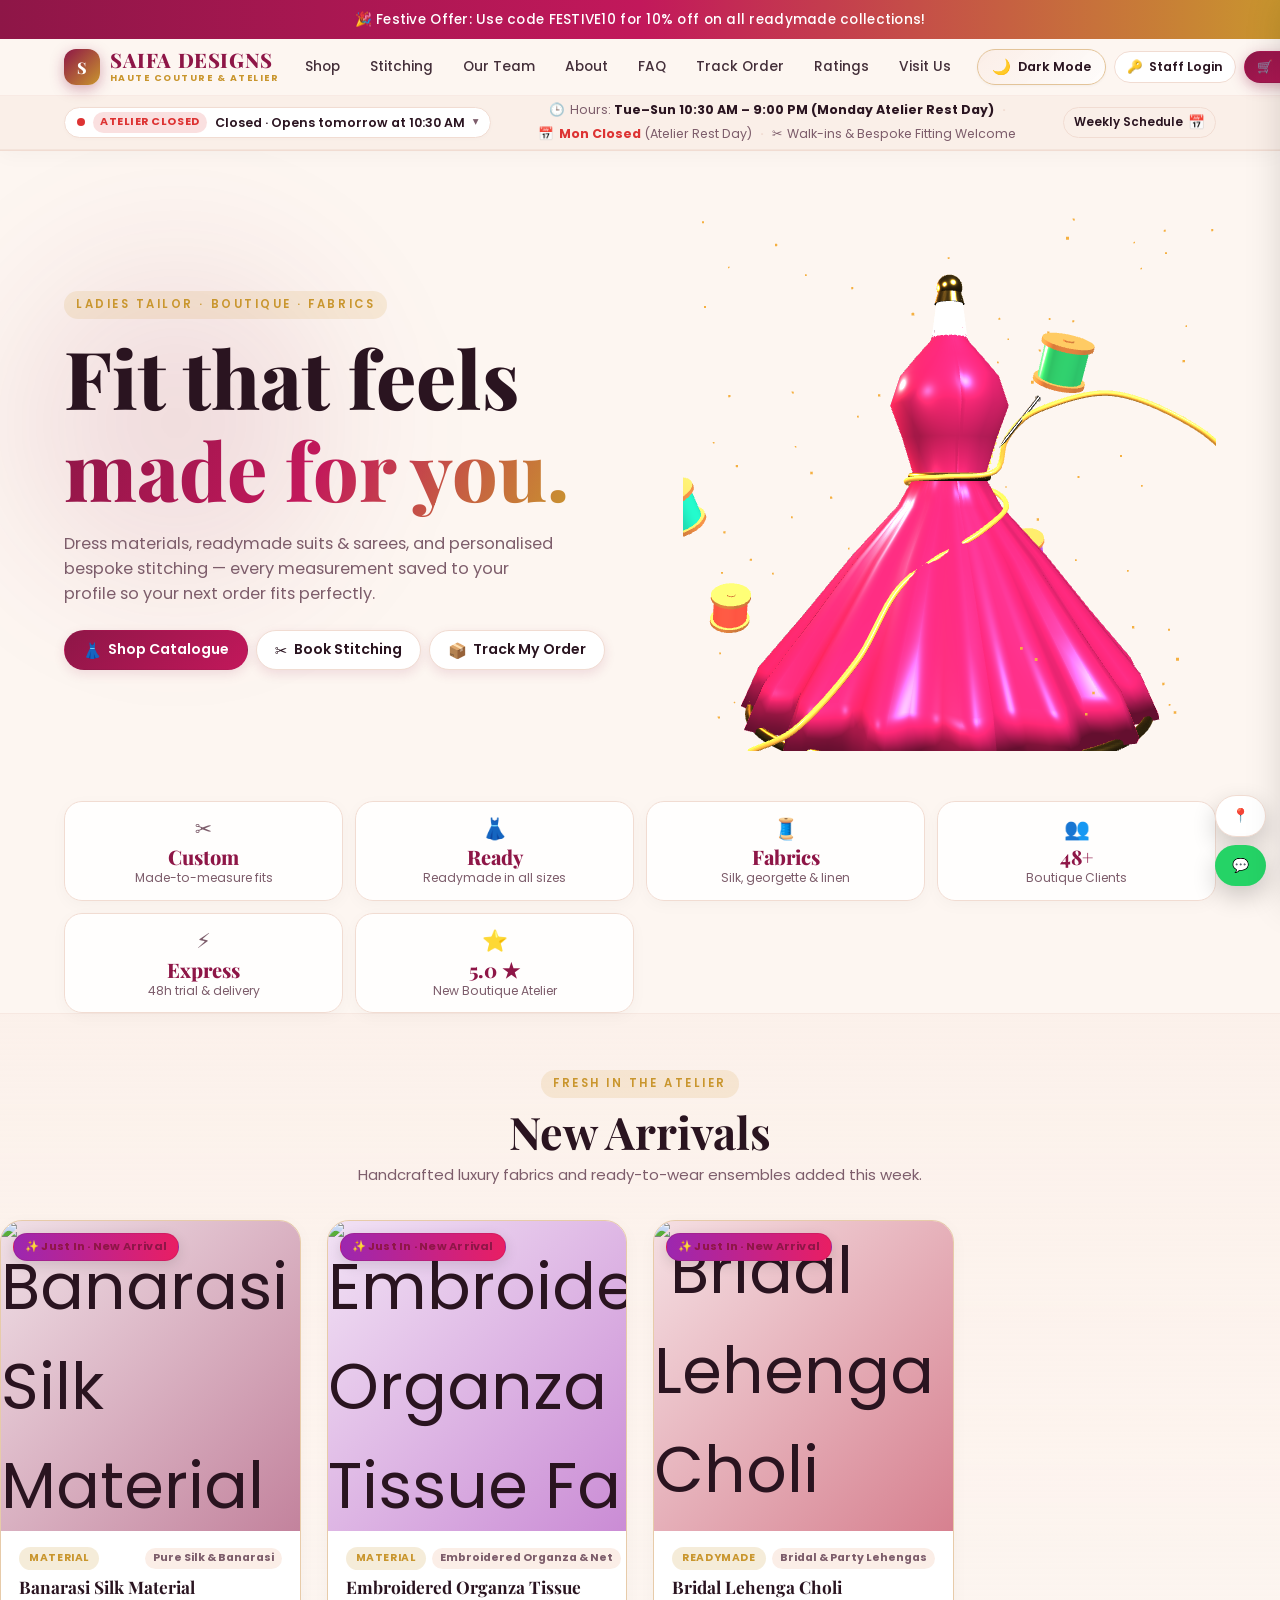
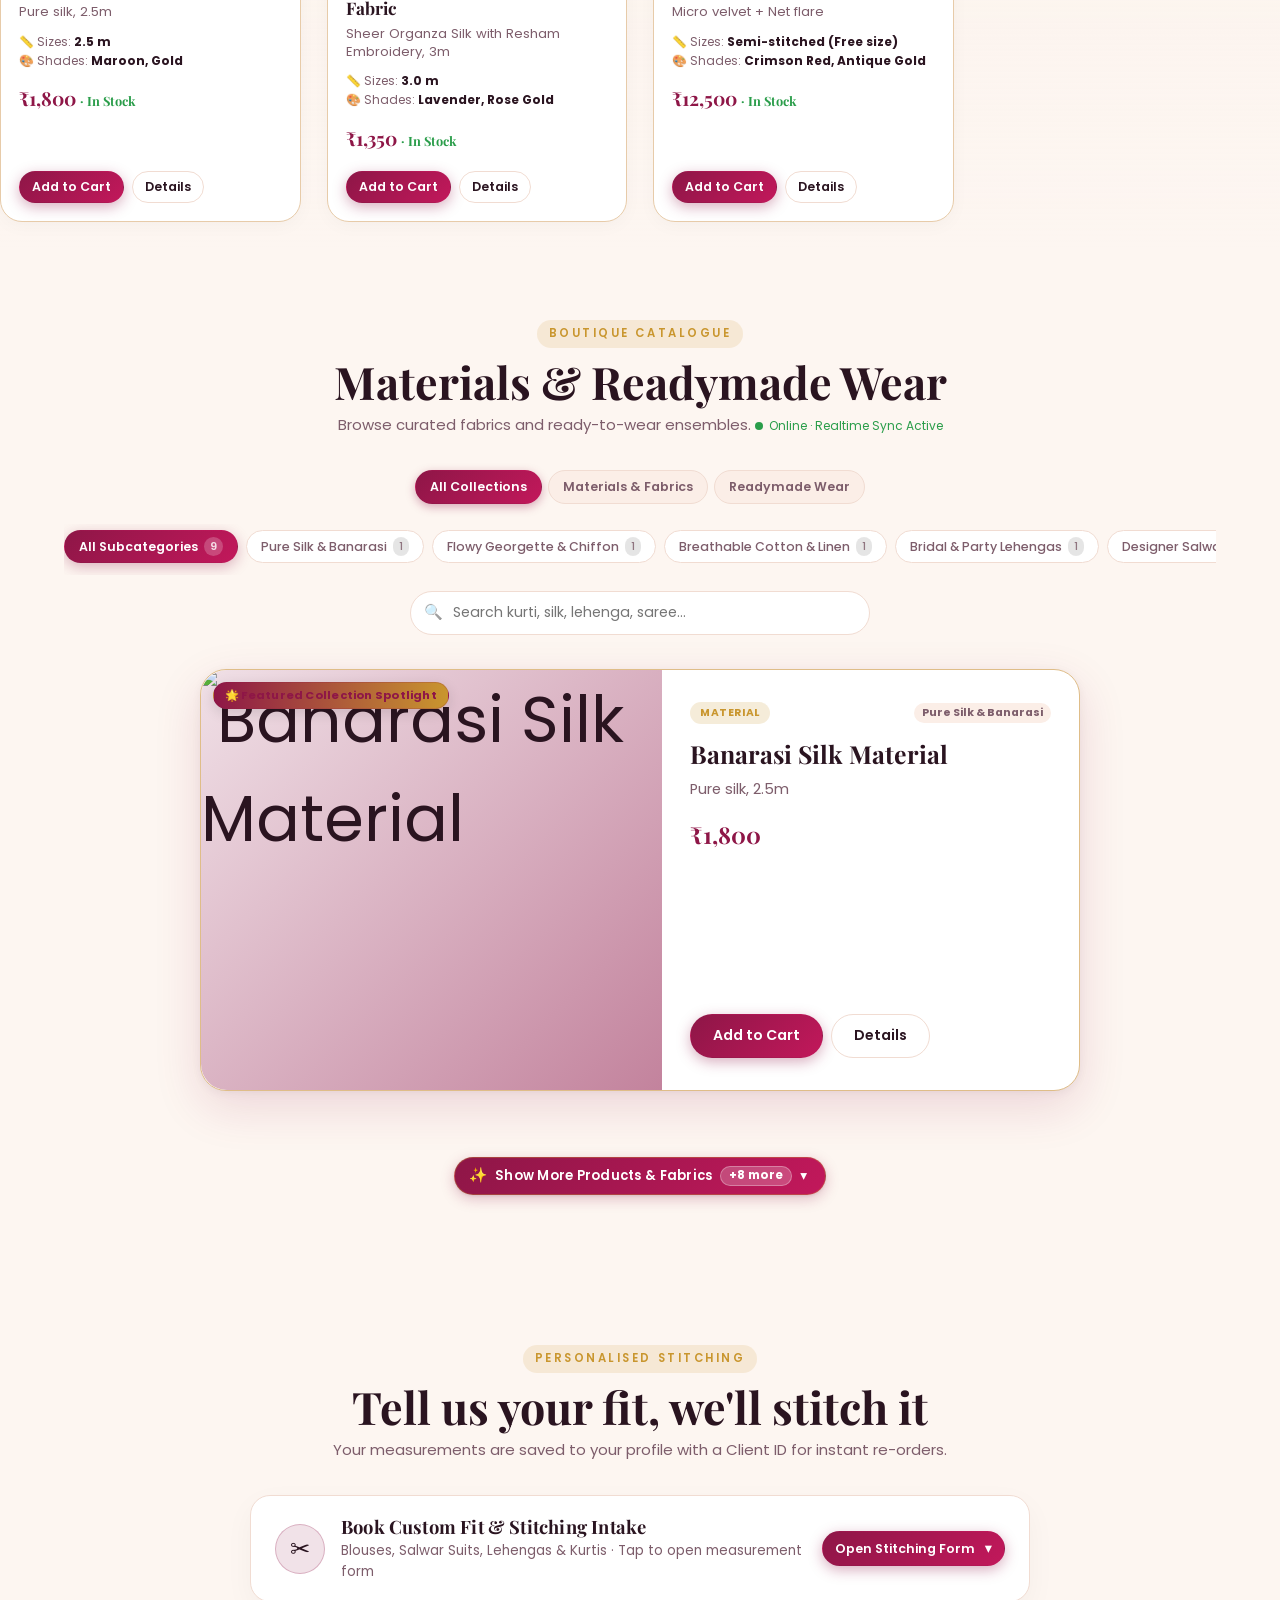
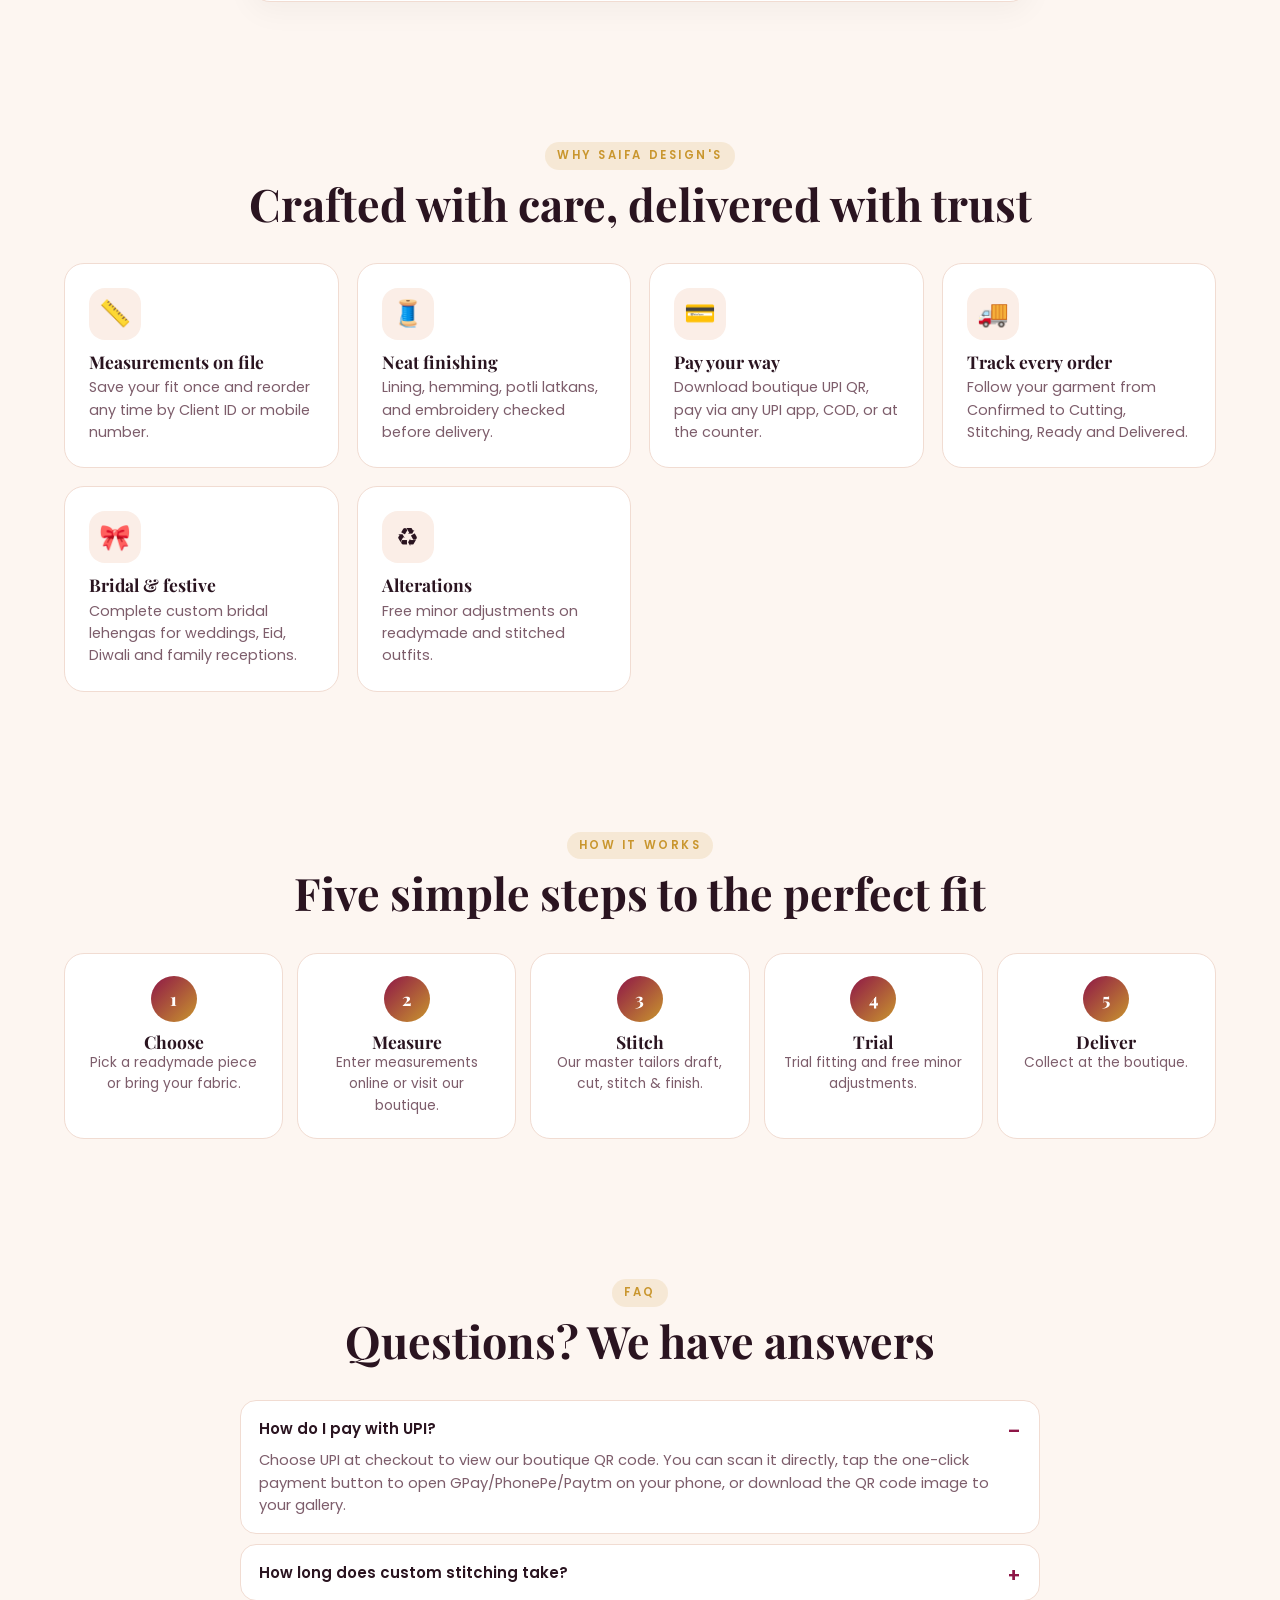
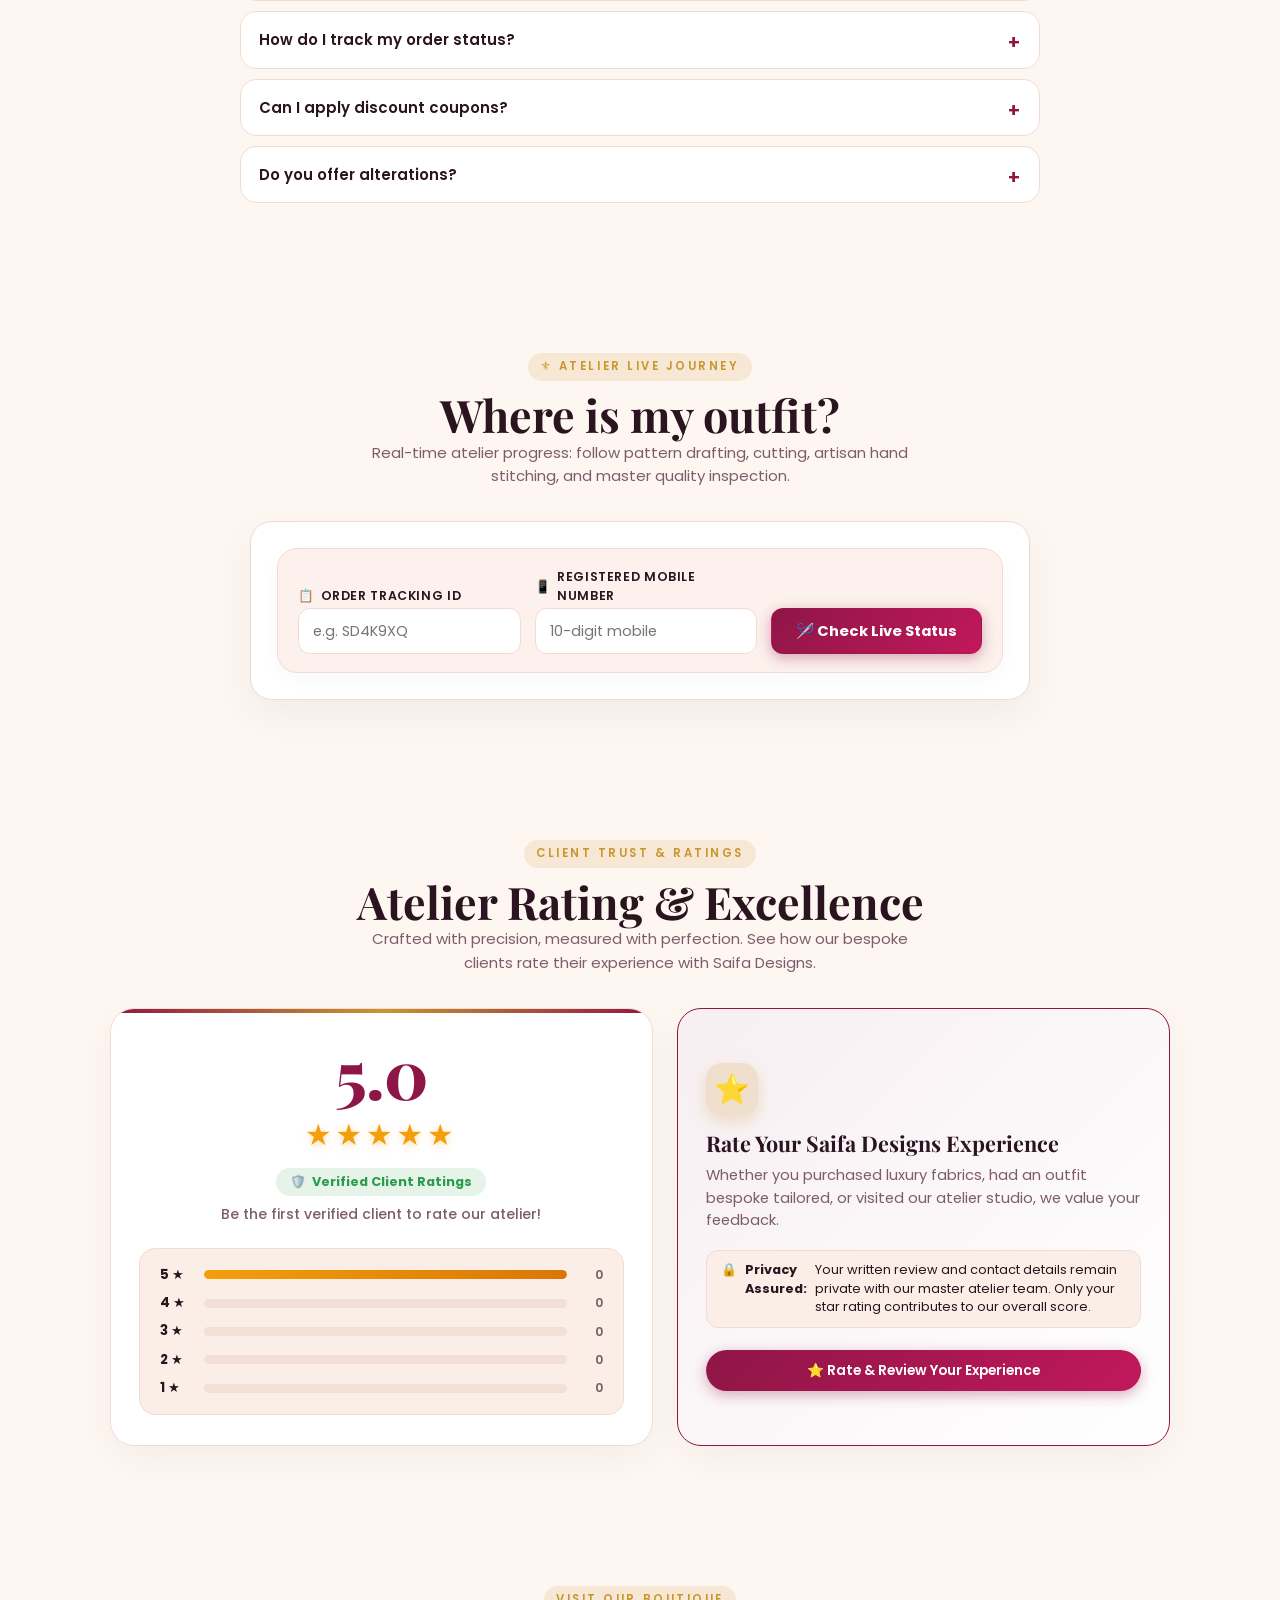
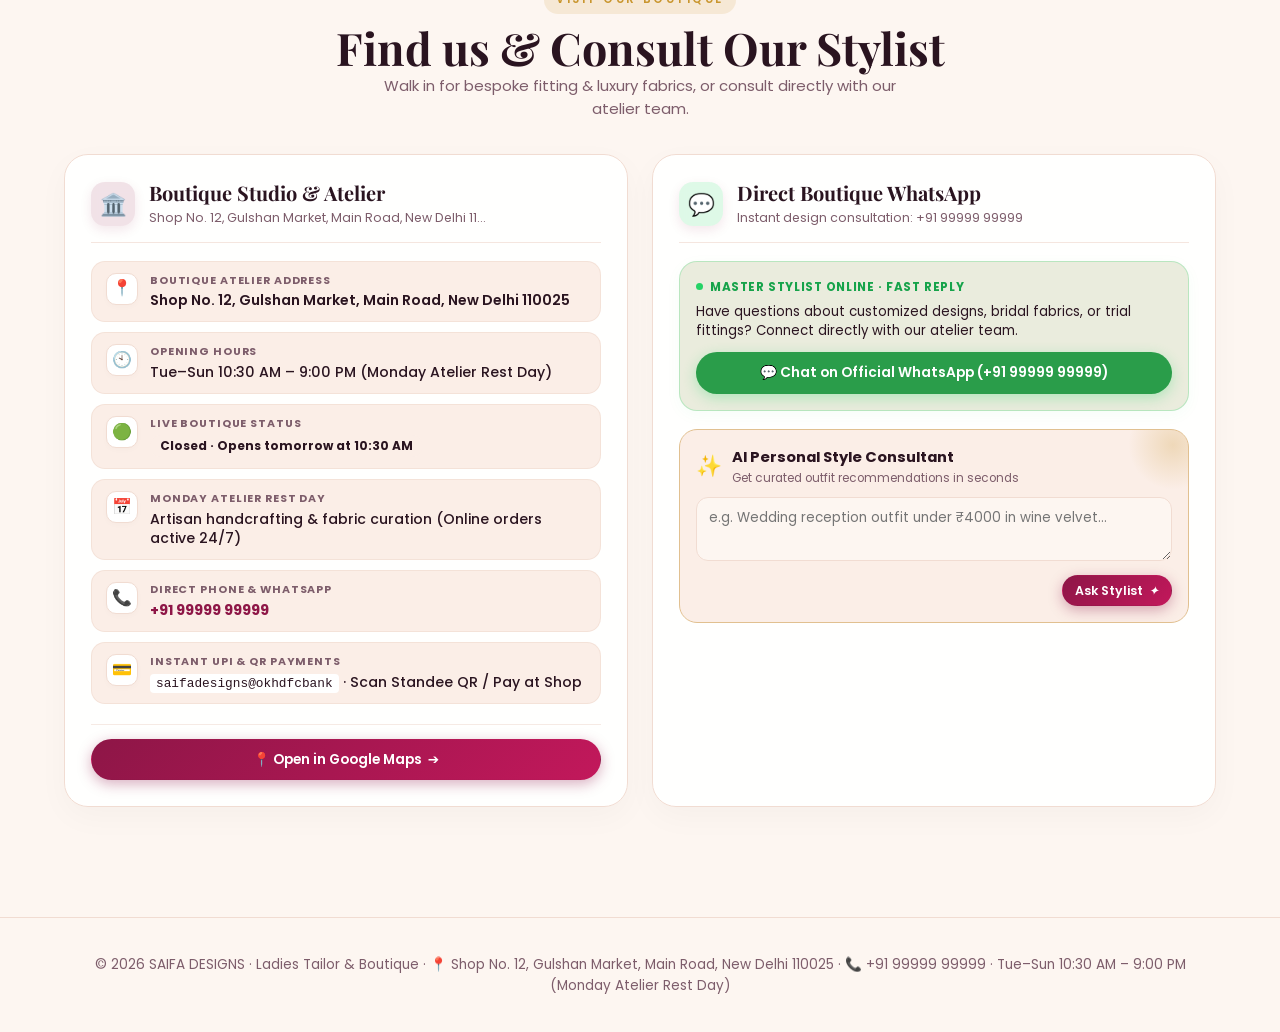
==== index.html @ dd5ea858 "feat: complete advanced boutique system upgrade across all 11 pillars" ====
<!DOCTYPE html>
<html lang="en">

<head>
  <meta charset="utf-8">
  <meta name="viewport" content="width=device-width, initial-scale=1, viewport-fit=cover">
  <meta name="theme-color" content="#8e1647">
  <title>SAIFA DESIGNS – Ladies Tailor, Boutique &amp; Fabric Studio</title>
  <link
    href="https://fonts.googleapis.com/css2?family=Playfair+Display:wght@600;700;800&family=Poppins:wght@300;400;500;600;700&display=swap"
    rel="stylesheet">
  <link rel="stylesheet" href="css/style.css">
  <link rel="stylesheet" href="css/admin.css">
  <link rel="stylesheet" href="css/login.css">
  <script>(function () { try { var t = localStorage.getItem("saifa_theme") || (window.matchMedia("(prefers-color-scheme: dark)").matches ? "dark" : "light"); document.documentElement.setAttribute("data-theme", t); } catch (e) { } })();</script>
</head>

<body>

  <!-- ==========================================
       ELEVATED BOUTIQUE HEADER & SMART TIMINGS BAR
       ========================================== -->
  <header class="site-header" id="siteHeader">
    <!-- Top Announcement & Offer Bar -->
    <div class="offer" id="offer">✨ Bespoke Ladies Tailoring, Designer Suits &amp; Luxury Fabrics · Welcome to Saifa Designs!</div>

    <!-- Main Navigation Bar -->
    <nav class="main-nav">
      <!-- Luxury Brand Logo -->
      <div class="logo" onclick="window.scrollTo({top:0,behavior:'smooth'})" style="cursor:pointer"
        title="SAIFA DESIGNS – Return to Top">
        <i>S</i>
        <div class="logo-text">
          <span>SAIFA DESIGNS</span>
          <small>Haute Couture &amp; Atelier</small>
        </div>
      </div>

      <!-- Desktop Navigation Links -->
      <div class="nav-links" id="navLinks">
        <a class="lk" href="#shop">Shop</a>
        <a class="lk" href="#stitch" onclick="Customer.openStitchingForm()">Stitching</a>
        <a class="lk" href="#team">Our Team</a>
        <a class="lk" href="#about">About</a>
        <a class="lk" href="#faq">FAQ</a>
        <a class="lk" href="#track">Track Order</a>
        <a class="lk" href="#reviews">Ratings</a>
        <a class="lk" href="#contact">Visit Us</a>
      </div>

      <!-- Right Header Actions Cluster -->
      <div class="header-actions">
        <!-- Modern Theme Toggle Icon Button -->
        <button class="theme-toggle-btn" onclick="toggleTheme()" title="Switch Dark/Light Mode"
          aria-label="Toggle Theme">
          <span class="theme-icon">🌙</span> <span class="theme-label">Theme</span>
        </button>

        <a class="btn s" id="inst" style="display:none;cursor:pointer">⬇ Install App</a>

        <!-- Modern Staff & Artisan Login Icon Button -->
        <a class="btn s login-icon-btn" id="lg" style="cursor:pointer" onclick="openLogin()"
          title="Staff &amp; Artisan Portal Login">
          <span class="login-icon">🔑</span> <span class="login-label">Staff Login</span>
        </a>

        <!-- Modern Cart Icon Button -->
        <a class="btn s p cartbtn" style="cursor:pointer" onclick="cart(1)" title="View Cart">
          <span class="cart-icon">🛒</span> <span class="cart-label">Cart</span> <span class="cnt" id="cc">0</span>
        </a>

        <!-- Mobile Navigation Menu Toggle Button -->
        <button class="mobile-nav-toggle" id="mobileNavToggle" onclick="Customer.toggleMobileNav()"
          aria-label="Toggle Navigation Menu" title="Menu">
          <span class="bar"></span>
          <span class="bar"></span>
          <span class="bar"></span>
        </button>
      </div>
    </nav>

    <!-- Smart Boutique Operating Hours & Shop Status Sub-Bar (Organized Smartly Under Nav & Controls) -->
    <div class="header-timings-bar" id="headerTimingsBar">
      <div class="timings-bar-inner">
        <!-- Live Shop Status Interactive Pill -->
        <div class="shop-live-status-pill open" id="shopStatusPill" onclick="Customer.showShopScheduleModal()"
          title="Click to view full weekly hours & boutique schedule">
          <span class="status-dot"></span>
          <span class="status-pill-badge" id="shopStatusBadge">Atelier Open</span>
          <span class="status-text" id="shopStatusText">Open · 10:30 AM–9:00 PM</span>
          <span class="status-chevron">▾</span>
        </div>

        <!-- Operating Hours & Schedule Summary Info -->
        <div class="timings-schedule-info" onclick="Customer.showShopScheduleModal()" style="cursor:pointer"
          title="Click to view detailed boutique schedule">
          <span class="timings-hours-chip">
            <span class="timings-icon">🕒</span> <span>Hours: <b id="hdrHoursText">10:30 AM – 9:00 PM</b></span>
          </span>
          <span class="timings-divider">·</span>
          <span class="timings-closed-chip">
            <span class="timings-icon">📅</span> <span id="hdrMondayText"><b>Mon Closed</b> (Atelier Rest Day)</span>
          </span>
          <span class="timings-divider">·</span>
          <span class="timings-service-chip">
            <span class="timings-icon">✂️</span> <span>Walk-ins &amp; Bespoke Fitting Welcome</span>
          </span>
        </div>

        <!-- Weekly Schedule Trigger Button -->
        <button class="timings-modal-btn" onclick="Customer.showShopScheduleModal()" title="View Boutique Schedule">
          <span>Weekly Schedule</span> <b style="font-size:0.85rem">📅</b>
        </button>
      </div>
    </div>

    <!-- Mobile Slide-Down Navigation Menu -->
    <div class="mobile-nav-drawer" id="mobileNavDrawer">
      <div class="mobile-nav-links">
        <a class="mob-lk" href="#shop" onclick="Customer.closeMobileNav()">👗 Shop Catalogue</a>
        <a class="mob-lk" href="#stitch" onclick="Customer.closeMobileNav(); Customer.openStitchingForm()">✂️ Bespoke
          Stitching &amp; Fit</a>
        <a class="mob-lk" href="#team" onclick="Customer.closeMobileNav()">🧑‍💼 Our Master Team</a>
        <a class="mob-lk" href="#about" onclick="Customer.closeMobileNav()">🏛️ About Our Boutique</a>
        <a class="mob-lk" href="#faq" onclick="Customer.closeMobileNav()">❓ FAQ &amp; Guides</a>
        <a class="mob-lk" href="#track" onclick="Customer.closeMobileNav()">📦 Track My Order</a>
        <a class="mob-lk" href="#reviews" onclick="Customer.closeMobileNav()">⭐ Client Ratings</a>
        <a class="mob-lk" href="#contact" onclick="Customer.closeMobileNav()">🏛️ Visit Boutique</a>
      </div>
    </div>
  </header>

  <header class="hero">
    <div>
      <span class="eyebrow">Ladies Tailor · Boutique · Fabrics</span>
      <h1>Fit that feels <span>made for you.</span></h1>
      <p class="lead">Dress materials, readymade suits &amp; sarees, and personalised bespoke stitching — every
        measurement saved to your profile so your next order fits perfectly.</p>
      <div class="acts">
        <a class="btn p" href="#shop"><span class="btn-icon">👗</span> <span>Shop Catalogue</span></a>
        <a class="btn" href="#stitch" onclick="Customer.openStitchingForm()"><span class="btn-icon">✂️</span> <span>Book
            Stitching</span></a>
        <a class="btn" href="#track"><span class="btn-icon">📦</span> <span>Track My Order</span></a>
      </div>
    </div>
    <div id="stage"></div>
  </header>

  <div class="stats">
    <div class="stat"><span class="stat-emoji">✂️</span><b>Custom</b><span>Made-to-measure fits</span></div>
    <div class="stat"><span class="stat-emoji">👗</span><b>Ready</b><span>Readymade in all sizes</span></div>
    <div class="stat"><span class="stat-emoji">🧵</span><b>Fabrics</b><span>Silk, georgette &amp; linen</span></div>
    <div class="stat"><span class="stat-emoji">👥</span><b id="heroCustStat">48+</b><span>Boutique Clients</span></div>
    <div class="stat"><span class="stat-emoji">⚡</span><b>Express</b><span>48h trial &amp; delivery</span></div>
    <div class="stat" style="cursor:pointer" onclick="const r=$('reviews');if(r)r.scrollIntoView({behavior:'smooth'})" title="Click to view verified boutique client ratings"><span class="stat-emoji">⭐</span><b id="heroRatingStat">5.0 ★</b><span id="heroRatingCount">Verified Ratings</span></div>
  </div>

  <!-- New Arrivals Section (Handcrafted & added within last 7 days) -->
  <section id="new-arrivals" class="new-arrivals-section">
    <div class="sh">
      <span class="eyebrow">Fresh in the Atelier</span>
      <h2>New Arrivals</h2>
      <p>Handcrafted luxury fabrics and ready-to-wear ensembles added this week.</p>
    </div>
    <div class="grid" id="newArrivalsGrid"></div>
  </section>

  <section id="shop">
    <div class="sh">
      <span class="eyebrow">Boutique Catalogue</span>
      <h2>Materials &amp; Readymade Wear</h2>
      <p>Browse curated fabrics and ready-to-wear ensembles. <span class="live" id="lv">Online · Realtime Sync Active</span></p>
    </div>
    <div class="tabs" id="chips"></div>
    <div class="subcat-tabs" id="subcatChips"></div>
    <div class="search"><input id="q" placeholder="Search kurti, silk, lehenga, saree…" oninput="shop()"></div>
    <div class="grid" id="pg"></div>
  </section>

  <section id="stitch">
    <div class="sh">
      <span class="eyebrow">Personalised Stitching</span>
      <h2>Tell us your fit, we'll stitch it</h2>
      <p>Your measurements are saved to your profile with a Client ID for instant re-orders.</p>
    </div>

    <!-- Collapsible Dropdown Card: user clicks to open and add custom stitching -->
    <div class="stitch-dropdown-trigger" id="stitchDropdownTrigger" onclick="Customer.toggleStitchingDropdown()"
      role="button" tabindex="0" aria-expanded="false" aria-controls="fsboxWrap">
      <div class="stitch-trigger-info">
        <div class="stitch-trigger-icon">✂️</div>
        <div>
          <div class="stitch-trigger-title">Book Custom Fit &amp; Stitching Intake</div>
          <div class="stitch-trigger-desc">Blouses, Salwar Suits, Lehengas &amp; Kurtis · Tap to open measurement form
          </div>
        </div>
      </div>
      <button class="btn p s stitch-toggle-btn" id="toggleStitchBtn" type="button"
        onclick="event.stopPropagation(); Customer.toggleStitchingDropdown()">
        <span id="stitchBtnText">Open Stitching Form</span> <b id="stitchChevron"
          style="margin-left:4px;font-size:0.9rem">▾</b>
      </button>
    </div>

    <!-- Dropdown Content: expands smoothly when opened -->
    <div class="stitch-dropdown-content" id="fsboxWrap" style="display:none">
      <div class="panel-box" id="fsbox" style="margin-top:16px"></div>
    </div>
  </section>

  <section id="team">
    <div class="sh">
      <span class="eyebrow">Our Team</span>
      <h2>The Masterminds Behind Your Fit</h2>
      <p>From our creative founder to our master cutting and pattern masters.</p>
    </div>
    <div class="team" id="tmg"></div>
  </section>

  <section id="about">
    <div class="sh">
      <span class="eyebrow">Why SAIFA DESIGN'S</span>
      <h2>Crafted with care, delivered with trust</h2>
    </div>
    <div class="feat">
      <div class="fi">
        <div class="ic">📏</div>
        <h3>Measurements on file</h3>
        <p>Save your fit once and reorder any time by Client ID or mobile number.</p>
      </div>
      <div class="fi">
        <div class="ic">🧵</div>
        <h3>Neat finishing</h3>
        <p>Lining, hemming, potli latkans, and embroidery checked before delivery.</p>
      </div>
      <div class="fi">
        <div class="ic">💳</div>
        <h3>Pay your way</h3>
        <p>Download boutique UPI QR, pay via any UPI app, COD, or at the counter.</p>
      </div>
      <div class="fi">
        <div class="ic">🚚</div>
        <h3>Track every order</h3>
        <p>Follow your garment from Confirmed to Cutting, Stitching, Ready and Delivered.</p>
      </div>
      <div class="fi">
        <div class="ic">🎀</div>
        <h3>Bridal &amp; festive</h3>
        <p>Complete custom bridal lehengas for weddings, Eid, Diwali and family receptions.</p>
      </div>
      <div class="fi">
        <div class="ic">♻️</div>
        <h3>Alterations</h3>
        <p>Free minor adjustments on readymade and stitched outfits.</p>
      </div>
    </div>
  </section>

  <section>
    <div class="sh"><span class="eyebrow">How It Works</span>
      <h2>Five simple steps to the perfect fit</h2>
    </div>
    <div class="steps">
      <div class="step">
        <h3>Choose</h3>
        <p>Pick a readymade piece or bring your fabric.</p>
      </div>
      <div class="step">
        <h3>Measure</h3>
        <p>Enter measurements online or visit our boutique.</p>
      </div>
      <div class="step">
        <h3>Stitch</h3>
        <p>Our master tailors draft, cut, stitch &amp; finish.</p>
      </div>
      <div class="step">
        <h3>Trial</h3>
        <p>Trial fitting and free minor adjustments.</p>
      </div>
      <div class="step">
        <h3>Deliver</h3>
        <p>Collect at the boutique.</p>
      </div>
    </div>
  </section>

  <section id="faq">
    <div class="sh"><span class="eyebrow">FAQ</span>
      <h2>Questions? We have answers</h2>
    </div>
    <div style="max-width:800px;margin:auto">
      <details open>
        <summary>How do I pay with UPI?</summary>
        <p>Choose UPI at checkout to view our boutique QR code. You can scan it directly, tap the one-click payment
          button to open GPay/PhonePe/Paytm on your phone, or download the QR code image to your gallery.</p>
      </details>
      <details>
        <summary>How long does custom stitching take?</summary>
        <p>Blouses and kurtis usually take 4–6 days; salwar suits take 5–8 days; bridal lehengas and festive gowns
          require 12–20 days. You will receive live WhatsApp updates as soon as your garment is ready for trial.</p>
      </details>
      <details>
        <summary>How do I track my order status?</summary>
        <p>Use the Track Order section below with your Order ID (starts with SD) and 10-digit phone number to see exact
          milestone stages and view your official receipt.</p>
      </details>
      <details>
        <summary>Can I apply discount coupons?</summary>
        <p>Yes! During checkout in your cart, enter any active boutique coupon code and click Apply to instantly receive your discount.</p>
      </details>
      <details>
        <summary>Do you offer alterations?</summary>
        <p>Yes, all custom stitched outfits come with internal margin cloth, and minor fitting adjustments are completely complimentary.</p>
      </details>
    </div>
  </section>

  <section id="track">
    <div class="sh">
      <span class="eyebrow">⚜️ Atelier Live Journey</span>
      <h2>Where is my outfit?</h2>
      <p style="color:var(--mu);max-width:540px;margin:auto">Real-time atelier progress: follow pattern drafting, cutting, artisan hand stitching, and master quality inspection.</p>
    </div>
    <div class="panel-box track-wrapper-box">
      <div class="track track-input-deck">
        <div class="track-input-group">
          <label for="tk"><span>📋</span> Order Tracking ID</label>
          <input id="tk" placeholder="e.g. SD4K9XQ" autocomplete="off" onkeydown="if(event.key==='Enter')track()">
        </div>
        <div class="track-input-group">
          <label for="tp"><span>📱</span> Registered Mobile Number</label>
          <input id="tp" type="tel" placeholder="10-digit mobile" maxlength="14" autocomplete="tel" onkeydown="if(event.key==='Enter')track()">
        </div>
        <div class="track-btn-group">
          <button class="btn p track-submit-btn" style="width:100%" onclick="track()">
            <span>🪡 Check Live Status</span>
          </button>
        </div>
      </div>
      <div id="tres"></div>
    </div>
  </section>

  <!-- ==========================================
       REAL-TIME BOUTIQUE RATINGS & TRUST SECTION
       ========================================== -->
  <section id="reviews">
    <div class="sh">
      <span class="eyebrow">Client Trust &amp; Ratings</span>
      <h2>Atelier Rating &amp; Excellence</h2>
      <p style="color:var(--mu);max-width:560px;margin:auto">
        Crafted with precision, measured with perfection. See how our bespoke clients rate their experience with Saifa Designs.
      </p>
    </div>

    <div class="rating-homepage-deck">
      <!-- Main Rating Score Card -->
      <div class="rating-display-card">
        <div class="rating-big-badge">
          <span class="rating-big-num" id="ratingBigScore">5.0</span>
          <div class="rating-stars-row" id="ratingStarsVisual" aria-label="5 out of 5 stars">
            ★★★★★
          </div>
          <div class="rating-verified-tag">
            <span class="verified-shield">🛡️</span> Verified Client Ratings
          </div>
          <div class="rating-count-text" id="ratingCountLabel">
            Calculating verified ratings...
          </div>
        </div>

        <!-- Rating Star Breakdown Bar Meter -->
        <div class="rating-bars-container" id="ratingBarsContainer">
          <!-- Dynamically populated 5 star to 1 star percentage bars -->
        </div>
      </div>

      <!-- Customer Action / Submission Card -->
      <div class="rating-cta-card">
        <div class="rating-cta-icon">⭐</div>
        <h3>Rate Your Saifa Designs Experience</h3>
        <p>
          Whether you purchased luxury fabrics, had an outfit bespoke tailored, or visited our atelier studio, we value your feedback.
        </p>
        <div class="rating-privacy-badge">
          <span>🔒</span> <b>Privacy Assured:</b> Your written review and contact details remain private with our master atelier team. Only your star rating contributes to our overall score.
        </div>
        <button class="btn p rating-open-modal-btn" type="button" onclick="Customer.openRateBoutiqueModal()">
          <span>⭐ Rate &amp; Review Your Experience</span>
        </button>
      </div>
    </div>
  </section>

  <!-- ==========================================
       VISIT OUR BOUTIQUE & CONSULT OUR STYLIST
       ========================================== -->
  <section id="contact">
    <div class="sh">
      <span class="eyebrow">Visit Our Boutique</span>
      <h2>Find us &amp; Consult Our Stylist</h2>
      <p style="color:var(--mu);max-width:540px;margin:auto">Walk in for bespoke fitting &amp; luxury fabrics, or consult directly with our atelier team.</p>
    </div>
    <div class="contact-grid">
      <!-- Boutique Studio Location & Schedule Card -->
      <div class="contact-card">
        <div>
          <div class="contact-card-header">
            <div class="contact-card-icon">🏛️</div>
            <div>
              <h3>Boutique Studio &amp; Atelier</h3>
              <small id="contactAddressSub">Walk-ins, fitting trials &amp; fabric curation</small>
            </div>
          </div>
          <ul class="info" id="info"></ul>
        </div>
        <div class="contact-card-footer">
          <a class="btn p map-btn" id="mapl" target="_blank" rel="noopener">
            <span>📍 Open in Google Maps</span> <b style="font-size:0.85rem">➔</b>
          </a>
        </div>
      </div>

      <!-- Direct WhatsApp & AI Consultant Lounge Card -->
      <div class="contact-card">
        <div>
          <div class="contact-card-header">
            <div class="contact-card-icon" style="background:color-mix(in srgb, #25d366 15%, transparent);color:#25d366">💬</div>
            <div>
              <h3>Direct Boutique WhatsApp</h3>
              <small id="contactPhoneSub">Instant design consultation &amp; order inquiries</small>
            </div>
          </div>

          <div class="whatsapp-cardlet">
            <div class="whatsapp-status-row">
              <span class="status-dot-pulse"></span>
              <span>Master Stylist Online · Fast Reply</span>
            </div>
            <p class="whatsapp-cardlet-desc">
              Have questions about customized designs, bridal fabrics, or trial fittings? Connect directly with our atelier team.
            </p>
            <a class="btn g whatsapp-action-btn" id="wal" target="_blank" rel="noopener">
              <span id="walBtnText">💬 Chat on Official WhatsApp</span>
            </a>
          </div>

          <!-- AI Haute-Couture Style Consultant -->
          <div class="ai-stylist-box">
            <div class="ai-stylist-header">
              <span class="ai-sparkle">✨</span>
              <div>
                <b>AI Personal Style Consultant</b>
                <small>Get curated outfit recommendations in seconds</small>
              </div>
            </div>
            <div class="ai-input-wrap">
              <textarea id="aq" rows="2" placeholder="e.g. Wedding reception outfit under ₹4000 in wine velvet..."></textarea>
            </div>
            <div style="display:flex;justify-content:flex-end;margin-top:8px">
              <button class="btn s p cute-stylist-btn" onclick="stylist()">
                <span>Ask Stylist</span> <i>✦</i>
              </button>
            </div>
            <div id="ao" class="ai" style="display:none;margin-top:10px;text-align:left"></div>
          </div>
        </div>
      </div>
    </div>
  </section>

  <footer id="foot">© 2026 SAIFA DESIGNS · Ladies Tailor &amp; Boutique</footer>

  <div class="fab">
    <a class="btn" id="fmap" target="_blank" rel="noopener">📍</a>
    <a class="btn wa" id="fwa" target="_blank" rel="noopener">💬</a>
  </div>
  <div class="drawer" id="dr"></div>
  <div class="ov" id="ov">
    <div class="md" id="md"></div>
  </div>
  <div id="pn"></div>
  <div class="toast" id="tt"></div>

  <!-- Libraries with Local Fallbacks -->
  <script src="https://cdnjs.cloudflare.com/ajax/libs/three.js/r128/three.min.js"></script>
  <script>window.THREE || document.write('<script src="js/three.min.js"><\/script>')</script>
  <script src="https://cdnjs.cloudflare.com/ajax/libs/qrcode-generator/1.4.4/qrcode.min.js"></script>
  <!-- Firebase Realtime Cloud Sync (Cross-Device 10km+ Sync) -->
  <script src="https://www.gstatic.com/firebasejs/9.23.0/firebase-app-compat.js"></script>
  <script src="https://www.gstatic.com/firebasejs/9.23.0/firebase-database-compat.js"></script>
  <script src="https://www.gstatic.com/firebasejs/9.23.0/firebase-firestore-compat.js"></script>
  <script src="js/firebase-config.js"></script>

  <!-- Modular Application Architecture -->
  <script src="js/data.js"></script>
  <script src="js/security.js"></script>
  <script src="js/realtime.js"></script>
  <script src="js/backend.js"></script>
  <script src="js/ai.js"></script>
  <script src="js/customer.js"></script>
  <script src="js/worker.js"></script>
  <script src="js/admin.js"></script>
  <script src="js/app.js"></script>
</body>

</html>
---- css/style.css ----
/* ==========================================
   SAIFA DESIGNS – CORE STORE & THEME STYLES
   ========================================== */

:root {
  --bg: #fdf6f1;
  --sf: #fff;
  --sf2: #fbeee7;
  --tx: #2a1420;
  --mu: #7d5d6b;
  --br: #8e1647;
  --br2: #c2185b;
  --gd: #c9962e;
  --ln: #f1dcd2;
  --ok: #2a9d4a;
  --warn: #d98200;
  --bad: #d33;
  box-sizing: border-box;
  padding-top: env(safe-area-inset-top, 0px);
  padding-bottom: env(safe-area-inset-bottom, 0px);
  color-scheme: light;
}

@media (prefers-color-scheme: dark) {
  :root:not([data-theme=light]) {
    --bg: #170b11;
    --sf: #24111b;
    --sf2: #2d1622;
    --tx: #fbeee8;
    --mu: #c9a7b4;
    --br: #ff5c97;
    --br2: #ff7aa8;
    --gd: #e5b95a;
    --ln: #3d2030;
    color-scheme: dark;
  }
}

:root[data-theme=dark] {
  --bg: #170b11;
  --sf: #24111b;
  --sf2: #2d1622;
  --tx: #fbeee8;
  --mu: #c9a7b4;
  --br: #ff5c97;
  --br2: #ff7aa8;
  --gd: #e5b95a;
  --ln: #3d2030;
  color-scheme: dark;
}

* {
  box-sizing: border-box;
  margin: 0;
}

html {
  scroll-behavior: smooth;
}

body {
  font-family: Poppins, system-ui, sans-serif;
  background: radial-gradient(1200px 600px at 90% -10%, color-mix(in srgb, var(--br) 10%, transparent), transparent), var(--bg);
  color: var(--tx);
  line-height: 1.55;
  overflow-x: hidden;
  font-size: 15px;
}

h1, h2, h3 {
  font-family: 'Playfair Display', Georgia, serif;
  line-height: 1.15;
}

button, input, select, textarea {
  font: inherit;
  color: inherit;
}

input, select, textarea {
  width: 100%;
  padding: 10px 12px;
  border-radius: 12px;
  border: 1px solid var(--ln);
  background: var(--bg);
  margin: 4px 0 10px;
  outline: none;
  transition: border-color 0.2s, box-shadow 0.2s;
}

input:focus, select:focus, textarea:focus {
  border-color: var(--br2);
  box-shadow: 0 0 0 3px color-mix(in srgb, var(--br2) 15%, transparent);
}

label {
  font-size: 0.76rem;
  color: var(--mu);
  font-weight: 500;
}

.btn {
  display: inline-flex;
  align-items: center;
  gap: 6px;
  justify-content: center;
  padding: 10px 20px;
  border-radius: 99px;
  border: 1.5px solid var(--br);
  background: transparent;
  color: var(--br);
  cursor: pointer;
  font-weight: 500;
  text-decoration: none;
  transition: all 0.2s ease;
  white-space: nowrap;
}

.btn:hover {
  transform: translateY(-2px);
  box-shadow: 0 10px 22px color-mix(in srgb, var(--br) 25%, transparent);
}

.btn.p {
  background: linear-gradient(135deg, var(--br), var(--br2));
  color: #fff;
  border-color: transparent;
}

.btn.s {
  padding: 6px 13px;
  font-size: 0.8rem;
}

.btn.d {
  border-color: var(--bad);
  color: var(--bad);
}
.btn.d:hover {
  background: var(--bad);
  color: #fff;
}

.btn.g {
  background: var(--ok);
  color: #fff;
  border-color: transparent;
}

.btn[disabled] {
  opacity: 0.45;
  pointer-events: none;
}

/* ==========================================
   ELEVATED LUXURY HEADER & SMART TIMINGS BAR
   ========================================== */
.site-header {
  position: sticky;
  top: env(safe-area-inset-top, 0px);
  z-index: 40;
  width: 100%;
  background: color-mix(in srgb, var(--bg) 92%, transparent);
  backdrop-filter: blur(20px);
  -webkit-backdrop-filter: blur(20px);
  border-bottom: 1px solid var(--ln);
  box-shadow: 0 4px 20px rgba(0, 0, 0, 0.03);
  transition: background 0.3s ease, border-color 0.3s ease, box-shadow 0.3s ease;
}

nav,
nav.main-nav {
  display: flex;
  align-items: center;
  justify-content: space-between;
  gap: 14px;
  padding: 10px 5%;
  width: 100%;
  box-sizing: border-box;
  background: transparent;
  border-bottom: 1px solid color-mix(in srgb, var(--ln) 45%, transparent);
}

.logo {
  font: 800 1.25rem 'Playfair Display', serif;
  color: var(--br);
  letter-spacing: 0.04em;
  display: flex;
  align-items: center;
  gap: 10px;
  text-decoration: none;
  flex-shrink: 0;
  user-select: none;
}

.logo i {
  width: 36px;
  height: 36px;
  border-radius: 12px;
  background: linear-gradient(135deg, var(--br), var(--gd));
  display: inline-grid;
  place-items: center;
  color: #fff;
  font-style: normal;
  font-size: 1rem;
  box-shadow: 0 4px 14px color-mix(in srgb, var(--br) 35%, transparent);
  flex-shrink: 0;
  transition: transform 0.25s ease;
}

.logo:hover i {
  transform: rotate(-6deg) scale(1.05);
}

.logo-text {
  display: flex;
  flex-direction: column;
}

.logo-text span {
  font: 800 1.25rem 'Playfair Display', serif;
  color: var(--br);
  line-height: 1.1;
  letter-spacing: 0.03em;
}

.logo-text small {
  font-family: Poppins, system-ui, sans-serif;
  font-size: 0.58rem;
  letter-spacing: 0.16em;
  font-weight: 700;
  color: var(--gd);
  text-transform: uppercase;
}

/* Nav Links on Desktop */
.nav-links {
  display: flex;
  align-items: center;
  gap: 6px;
}

nav .lk,
.nav-links .lk {
  font-size: 0.86rem;
  color: var(--tx);
  text-decoration: none;
  font-weight: 500;
  opacity: 0.88;
  padding: 6px 12px;
  border-radius: 99px;
  transition: all 0.2s cubic-bezier(0.16, 1, 0.3, 1);
  white-space: nowrap;
}

nav .lk:hover,
.nav-links .lk:hover {
  color: var(--br);
  opacity: 1;
  background: color-mix(in srgb, var(--br) 10%, transparent);
  transform: translateY(-1px);
}

/* Right Header Action Cluster */
.header-actions {
  display: inline-flex;
  align-items: center;
  gap: 8px;
  flex-shrink: 0;
}

/* Modern Theme Toggle Button */
.theme-toggle-btn {
  display: inline-flex;
  align-items: center;
  justify-content: center;
  gap: 6px;
  padding: 7px 12px;
  border-radius: 99px;
  background: var(--sf2);
  border: 1px solid var(--ln);
  color: var(--tx);
  cursor: pointer;
  font-size: 0.8rem;
  font-weight: 600;
  transition: all 0.25s cubic-bezier(0.16, 1, 0.3, 1);
  box-shadow: 0 2px 6px rgba(0, 0, 0, 0.03);
  flex-shrink: 0;
  user-select: none;
}

.theme-toggle-btn:hover {
  border-color: var(--br);
  color: var(--br);
  transform: translateY(-2px);
  box-shadow: 0 6px 16px color-mix(in srgb, var(--br) 20%, transparent);
}

.theme-icon {
  font-size: 0.95rem;
  display: inline-block;
  transition: transform 0.3s ease;
}

.theme-toggle-btn:hover .theme-icon {
  transform: rotate(25deg) scale(1.15);
}

/* Staff & Artisan Login Button */
.login-icon-btn {
  display: inline-flex;
  align-items: center;
  gap: 6px;
  padding: 7px 14px;
  border-radius: 99px;
  font-size: 0.82rem;
  font-weight: 600;
  flex-shrink: 0;
  background: var(--sf2);
  border: 1px solid var(--ln);
  color: var(--tx);
  text-decoration: none;
  cursor: pointer;
  transition: all 0.25s cubic-bezier(0.16, 1, 0.3, 1);
  user-select: none;
}

.login-icon-btn:hover {
  border-color: var(--br);
  color: var(--br);
  transform: translateY(-2px);
  box-shadow: 0 6px 16px rgba(0, 0, 0, 0.08);
}

/* Cart Button */
.cartbtn {
  position: relative;
  display: inline-flex;
  align-items: center;
  gap: 6px;
  padding: 7px 16px;
  border-radius: 99px;
  font-size: 0.82rem;
  font-weight: 600;
  cursor: pointer;
  text-decoration: none;
  background: linear-gradient(135deg, var(--br), var(--br2));
  color: #fff;
  border: none;
  box-shadow: 0 4px 14px color-mix(in srgb, var(--br) 35%, transparent);
  transition: all 0.25s cubic-bezier(0.16, 1, 0.3, 1);
  user-select: none;
}

.cartbtn:hover {
  transform: translateY(-2px);
  box-shadow: 0 8px 20px color-mix(in srgb, var(--br) 45%, transparent);
}

.cnt {
  position: absolute;
  top: -6px;
  right: -6px;
  background: var(--gd);
  color: #fff;
  border-radius: 99px;
  min-width: 20px;
  height: 20px;
  font-size: 0.7rem;
  display: grid;
  place-items: center;
  padding: 0 4px;
  border: 2px solid var(--bg);
  box-shadow: 0 2px 6px rgba(0, 0, 0, 0.2);
  font-weight: 700;
}

/* Mobile Hamburger Menu Toggle Button */
.mobile-nav-toggle {
  display: none;
  flex-direction: column;
  justify-content: center;
  align-items: center;
  gap: 4px;
  width: 38px;
  height: 38px;
  border-radius: 10px;
  background: var(--sf2);
  border: 1px solid var(--ln);
  cursor: pointer;
  padding: 0;
  transition: all 0.25s ease;
  flex-shrink: 0;
}

.mobile-nav-toggle:hover {
  border-color: var(--br);
}

.mobile-nav-toggle .bar {
  width: 18px;
  height: 2px;
  background: var(--tx);
  border-radius: 2px;
  transition: all 0.3s cubic-bezier(0.16, 1, 0.3, 1);
}

.mobile-nav-toggle.active .bar:nth-child(1) {
  transform: translateY(6px) rotate(45deg);
}

.mobile-nav-toggle.active .bar:nth-child(2) {
  opacity: 0;
}

.mobile-nav-toggle.active .bar:nth-child(3) {
  transform: translateY(-6px) rotate(-45deg);
}

/* Mobile Slide-Down Navigation Menu */
.mobile-nav-drawer {
  max-height: 0;
  overflow: hidden;
  opacity: 0;
  background: var(--sf);
  transition: max-height 0.35s cubic-bezier(0.16, 1, 0.3, 1), opacity 0.25s ease, padding 0.3s ease;
}

.mobile-nav-drawer.open {
  max-height: 400px;
  opacity: 1;
  padding: 12px 5% 18px;
  border-top: 1px solid var(--ln);
  box-shadow: 0 10px 24px rgba(0, 0, 0, 0.05);
}

.mobile-nav-links {
  display: flex;
  flex-direction: column;
  gap: 6px;
}

.mob-lk {
  display: flex;
  align-items: center;
  gap: 12px;
  padding: 10px 14px;
  border-radius: 12px;
  font-size: 0.92rem;
  font-weight: 500;
  color: var(--tx);
  text-decoration: none;
  background: var(--sf2);
  border: 1px solid transparent;
  transition: all 0.2s ease;
}

.mob-lk:hover,
.mob-lk:active {
  background: color-mix(in srgb, var(--br) 10%, var(--sf));
  border-color: color-mix(in srgb, var(--br) 30%, transparent);
  color: var(--br);
  transform: translateX(4px);
}

/* ==========================================
   SMART BOUTIQUE OPERATING HOURS & STATUS SUB-BAR
   Organized Smartly Under the Nav & Controls
   ========================================== */
.header-timings-bar {
  width: 100%;
  background: color-mix(in srgb, var(--sf2) 80%, transparent);
  border-bottom: 1px solid color-mix(in srgb, var(--ln) 60%, transparent);
  padding: 6px 5%;
  box-sizing: border-box;
  font-size: 0.8rem;
  transition: background 0.3s ease;
}

.timings-bar-inner {
  display: flex;
  align-items: center;
  justify-content: space-between;
  gap: 14px;
  width: 100%;
}

/* Live Shop Status Interactive Pill */
.shop-live-status-pill {
  display: inline-flex;
  align-items: center;
  gap: 8px;
  padding: 4px 12px;
  border-radius: 99px;
  background: var(--sf);
  border: 1px solid var(--ln);
  font-size: 0.78rem;
  font-weight: 600;
  color: var(--tx);
  cursor: pointer;
  transition: all 0.25s cubic-bezier(0.16, 1, 0.3, 1);
  user-select: none;
  white-space: nowrap;
  flex-shrink: 0;
  box-shadow: 0 1px 4px rgba(0, 0, 0, 0.02);
}

.shop-live-status-pill:hover {
  border-color: var(--br);
  transform: translateY(-1px);
  box-shadow: 0 4px 14px color-mix(in srgb, var(--br) 18%, transparent);
}

.shop-live-status-pill .status-dot {
  width: 8px;
  height: 8px;
  border-radius: 50%;
  flex-shrink: 0;
}

.shop-live-status-pill.open .status-dot {
  background: var(--ok);
  box-shadow: 0 0 0 0 var(--ok);
  animation: pu 1.8s infinite;
}

.shop-live-status-pill.closed .status-dot {
  background: var(--bad);
  box-shadow: 0 0 0 0 var(--bad);
  animation: pu-bad 2s infinite;
}

@keyframes pu-bad {
  0% { box-shadow: 0 0 0 0 color-mix(in srgb, var(--bad) 60%, transparent); }
  100% { box-shadow: 0 0 0 8px transparent; }
}

.status-pill-badge {
  font-size: 0.68rem;
  padding: 2px 7px;
  border-radius: 99px;
  text-transform: uppercase;
  letter-spacing: 0.05em;
  font-weight: 700;
}

.shop-live-status-pill.open .status-pill-badge {
  background: color-mix(in srgb, var(--ok) 15%, transparent);
  color: var(--ok);
}

.shop-live-status-pill.closed .status-pill-badge {
  background: color-mix(in srgb, var(--bad) 15%, transparent);
  color: var(--bad);
}

.status-chevron {
  font-size: 0.72rem;
  color: var(--mu);
  transition: transform 0.2s ease;
}

.shop-live-status-pill:hover .status-chevron {
  color: var(--br);
  transform: translateY(1px);
}

/* Operating Hours & Schedule Summary Note */
.timings-schedule-info {
  display: flex;
  align-items: center;
  gap: 8px;
  color: var(--mu);
  font-size: 0.78rem;
  line-height: 1.3;
  flex-wrap: wrap;
  justify-content: center;
}

.timings-hours-chip,
.timings-closed-chip,
.timings-service-chip {
  display: inline-flex;
  align-items: center;
  gap: 5px;
  white-space: nowrap;
}

.timings-hours-chip b {
  color: var(--tx);
}

.timings-closed-chip b {
  color: var(--bad);
}

.timings-divider {
  color: var(--ln);
  font-weight: bold;
}

.timings-modal-btn {
  display: inline-flex;
  align-items: center;
  gap: 5px;
  padding: 4px 10px;
  border-radius: 99px;
  background: transparent;
  border: 1px solid var(--ln);
  color: var(--tx);
  font-size: 0.74rem;
  font-weight: 600;
  cursor: pointer;
  transition: all 0.2s ease;
  white-space: nowrap;
  flex-shrink: 0;
}

.timings-modal-btn:hover {
  background: var(--sf);
  border-color: var(--br);
  color: var(--br);
  transform: translateY(-1px);
}

/* Responsive Breakpoints for Elevated Header */
@media (max-width: 990px) {
  .nav-links {
    display: none;
  }
  .mobile-nav-toggle {
    display: inline-flex;
  }
  .timings-service-chip {
    display: none;
  }
}

@media (max-width: 768px) {
  .timings-divider {
    display: none;
  }
  .timings-schedule-info {
    gap: 6px;
  }
  .timings-modal-btn {
    display: none;
  }
}

@media (max-width: 580px) {
  nav, nav.main-nav {
    padding: 8px 3.5%;
    gap: 8px;
  }
  .logo-text span {
    font-size: 1.1rem;
  }
  .logo-text small {
    font-size: 0.52rem;
  }
  .logo i {
    width: 32px;
    height: 32px;
    font-size: 0.9rem;
  }
  .header-actions {
    gap: 6px;
  }
  .theme-toggle-btn {
    padding: 6px 9px;
  }
  .theme-toggle-btn .theme-label,
  .login-icon-btn .login-label,
  .cartbtn .cart-label {
    display: none;
  }
  .login-icon-btn {
    padding: 6px 10px;
  }
  .cartbtn {
    padding: 6px 12px;
  }
  .mobile-nav-toggle {
    width: 34px;
    height: 34px;
  }
  .header-timings-bar {
    padding: 5px 3.5%;
  }
  .timings-bar-inner {
    justify-content: center;
    flex-wrap: wrap;
    gap: 6px;
  }
  .timings-schedule-info {
    display: none;
  }
  .shop-live-status-pill {
    padding: 4px 10px;
    font-size: 0.72rem;
    width: 100%;
    justify-content: center;
  }
}

.offer {
  background: linear-gradient(90deg, var(--br), var(--br2), var(--gd));
  color: #fff;
  text-align: center;
  padding: 9px;
  font-size: 0.85rem;
  font-weight: 500;
  letter-spacing: 0.02em;
}

.hero {
  position: relative;
  display: grid;
  grid-template-columns: 1.05fr 0.95fr;
  align-items: center;
  gap: 30px;
  padding: 60px 5% 40px;
  max-width: 1300px;
  margin: auto;
}

.hero::before {
  content: '';
  position: absolute;
  top: 5%;
  left: -5%;
  width: 480px;
  height: 480px;
  border-radius: 50%;
  background: radial-gradient(circle, color-mix(in srgb, var(--br) 14%, transparent) 0%, transparent 70%);
  filter: blur(50px);
  pointer-events: none;
  z-index: -1;
}

.eyebrow {
  display: inline-block;
  font-size: 0.72rem;
  letter-spacing: 0.22em;
  text-transform: uppercase;
  color: var(--gd);
  font-weight: 600;
  margin-bottom: 12px;
  padding: 5px 12px;
  border-radius: 99px;
  background: color-mix(in srgb, var(--gd) 14%, transparent);
}

.hero h1 {
  font-size: clamp(2.6rem, 6.4vw, 5rem);
  font-weight: 800;
}

.hero h1 span {
  background: linear-gradient(120deg, var(--br), var(--br2) 50%, var(--gd));
  -webkit-background-clip: text;
  background-clip: text;
  color: transparent;
}

.hero p.lead {
  color: var(--mu);
  margin: 16px 0 24px;
  max-width: 500px;
  font-size: 1.02rem;
}

.hero .acts {
  display: flex;
  gap: 8px;
  flex-wrap: wrap;
  align-items: center;
}

.hero .acts .btn {
  padding: 8px 18px;
  font-size: 0.88rem;
  font-weight: 600;
  border-radius: 99px;
  box-shadow: 0 4px 12px color-mix(in srgb, var(--br) 12%, transparent);
  transition: all 0.25s cubic-bezier(0.16, 1, 0.3, 1);
}

.hero .acts .btn:hover {
  transform: translateY(-2px);
  box-shadow: 0 8px 20px color-mix(in srgb, var(--br) 22%, transparent);
}

.hero .acts .btn-icon {
  font-size: 0.95rem;
  display: inline-block;
  line-height: 1;
}

#stage {
  height: min(72vh, 540px);
  position: relative;
  cursor: grab;
}

#stage canvas {
  width: 100%;
  height: 100%;
  display: block;
}

@media (max-width: 860px) {
  .hero {
    grid-template-columns: 1fr;
    padding-top: 24px;
  }
  #stage {
    height: 360px;
  }
}

/* Responsive & Cute Hero Buttons on Mobile & Tablet */
@media (max-width: 768px) {
  .hero .acts {
    gap: 6px;
  }
  .hero .acts .btn {
    padding: 6px 13px;
    font-size: 0.78rem;
    font-weight: 600;
    gap: 4px;
    border-width: 1.2px;
  }
  .hero .acts .btn-icon {
    font-size: 0.82rem;
  }
}

@media (max-width: 480px) {
  .hero .acts {
    gap: 5px;
    justify-content: flex-start;
  }
  .hero .acts .btn {
    padding: 5px 11px;
    font-size: 0.74rem;
    border-radius: 99px;
  }
  .hero .acts .btn-icon {
    font-size: 0.78rem;
  }
}

/* ==========================================
   CUTE & RESPONSIVE STATS BAR (4 STATS)
   ========================================== */
.stats {
  display: grid;
  grid-template-columns: repeat(4, 1fr);
  gap: 12px;
  max-width: 1280px;
  margin: 10px auto 0;
  padding: 0 5%;
}

.stat {
  position: relative;
  background: color-mix(in srgb, var(--sf) 85%, transparent);
  backdrop-filter: blur(12px);
  -webkit-backdrop-filter: blur(12px);
  border: 1px solid var(--ln);
  border-radius: 18px;
  padding: 14px 10px;
  text-align: center;
  box-shadow: 0 4px 16px rgba(0, 0, 0, 0.03);
  transition: all 0.25s cubic-bezier(0.16, 1, 0.3, 1);
  display: flex;
  flex-direction: column;
  align-items: center;
  justify-content: center;
  user-select: none;
}

.stat:hover {
  transform: translateY(-3px);
  border-color: color-mix(in srgb, var(--br) 35%, transparent);
  box-shadow: 0 8px 24px color-mix(in srgb, var(--br) 12%, transparent);
}

.stat .stat-emoji {
  font-size: 1.3rem;
  margin-bottom: 4px;
  display: inline-block;
  transition: transform 0.25s ease;
}

.stat:hover .stat-emoji {
  transform: scale(1.15) rotate(5deg);
}

.stat b {
  display: block;
  font: 800 1.25rem 'Playfair Display', serif;
  color: var(--br);
  line-height: 1.15;
  margin-bottom: 2px;
}

.stat span {
  font-size: 0.76rem;
  color: var(--mu);
  line-height: 1.25;
}

@media (max-width: 768px) {
  .stats {
    grid-template-columns: repeat(2, 1fr);
    gap: 8px;
    padding: 0 3.5%;
  }
  .stat {
    padding: 10px 8px;
    border-radius: 14px;
  }
  .stat .stat-emoji {
    font-size: 1.15rem;
    margin-bottom: 2px;
  }
  .stat b {
    font-size: 1.05rem;
  }
  .stat span {
    font-size: 0.7rem;
  }
}

@media (max-width: 380px) {
  .stat {
    padding: 8px 5px;
  }
  .stat b {
    font-size: 0.95rem;
  }
  .stat span {
    font-size: 0.65rem;
  }
}

section {
  padding: 70px 5%;
  max-width: 1280px;
  margin: auto;
}

.sh {
  text-align: center;
  margin-bottom: 34px;
}

.sh .eyebrow {
  margin-bottom: 8px;
}

.sh h2 {
  font-size: clamp(1.9rem, 4.4vw, 2.8rem);
  color: var(--tx);
}

.sh p {
  color: var(--mu);
  margin-top: 6px;
}

.tabs {
  display: flex;
  gap: 8px;
  flex-wrap: wrap;
  justify-content: center;
  margin-bottom: 20px;
}

.chip {
  padding: 7px 16px;
  border-radius: 99px;
  border: 1px solid var(--ln);
  background: var(--sf);
  cursor: pointer;
  font-size: 0.85rem;
  transition: 0.2s;
}

.chip.on, .chip:hover {
  background: var(--br);
  color: #fff;
  border-color: var(--br);
}

.search {
  max-width: 460px;
  margin: 0 auto 24px;
  position: relative;
}

.search input {
  padding-left: 42px;
  border-radius: 99px;
  margin: 0;
}

.search:before {
  content: "🔍";
  position: absolute;
  left: 14px;
  top: 9px;
  opacity: 0.6;
}

.grid {
  display: grid;
  grid-template-columns: repeat(auto-fill, minmax(260px, 1fr));
  gap: 26px;
  perspective: 1000px;
  width: 100%;
}

.card {
  background: var(--sf);
  border: 1px solid color-mix(in srgb, var(--ln) 85%, transparent);
  border-radius: 22px;
  overflow: hidden;
  transition: transform 0.3s cubic-bezier(0.16, 1, 0.3, 1), 
              box-shadow 0.3s cubic-bezier(0.16, 1, 0.3, 1),
              border-color 0.25s ease;
  display: flex;
  flex-direction: column;
  position: relative;
  box-shadow: 0 4px 18px rgba(0, 0, 0, 0.03);
}

.card:hover {
  transform: translateY(-5px);
  border-color: color-mix(in srgb, var(--br) 35%, var(--ln));
  box-shadow: 0 20px 45px color-mix(in srgb, var(--br) 18%, transparent),
              0 2px 8px rgba(0, 0, 0, 0.06);
}

/* Haute-Couture Full Portrait Fashion Picture Box */
.pic {
  height: 310px;
  width: 100%;
  display: grid;
  place-items: center;
  font-size: 4rem;
  cursor: pointer;
  position: relative;
  overflow: hidden;
  background-color: var(--sf2);
  user-select: none;
}

.pic img {
  width: 100%;
  height: 100%;
  object-fit: cover;
  object-position: center 18%;
  transition: transform 0.45s cubic-bezier(0.16, 1, 0.3, 1), filter 0.3s ease;
  display: block;
}

.card:hover .pic img {
  transform: scale(1.05);
}

/* Quick View Overlay Pill */
.pic .zoom-overlay {
  position: absolute;
  inset: 0;
  background: linear-gradient(180deg, transparent 40%, rgba(0, 0, 0, 0.4));
  display: flex;
  align-items: flex-end;
  justify-content: center;
  padding-bottom: 16px;
  opacity: 0;
  pointer-events: none;
  transition: opacity 0.25s ease;
}

.pic .zoom-overlay span {
  background: rgba(255, 255, 255, 0.94);
  backdrop-filter: blur(8px);
  -webkit-backdrop-filter: blur(8px);
  color: #2a1420;
  padding: 6px 14px;
  border-radius: 99px;
  font-size: 0.76rem;
  font-weight: 700;
  letter-spacing: 0.02em;
  box-shadow: 0 6px 16px rgba(0, 0, 0, 0.22);
  transform: translateY(8px);
  transition: transform 0.25s cubic-bezier(0.16, 1, 0.3, 1);
  display: inline-flex;
  align-items: center;
  gap: 5px;
}

.card:hover .pic .zoom-overlay {
  opacity: 1;
}

.card:hover .pic .zoom-overlay span {
  transform: translateY(0);
}

/* Luxury Ribbons */
.pic .ribbon {
  position: absolute;
  top: 12px;
  left: 12px;
  font-size: 0.7rem;
  background: color-mix(in srgb, var(--sf) 92%, transparent);
  backdrop-filter: blur(8px);
  -webkit-backdrop-filter: blur(8px);
  color: var(--br);
  padding: 4px 11px;
  border-radius: 99px;
  font-weight: 700;
  box-shadow: 0 4px 14px rgba(0, 0, 0, 0.12);
  z-index: 2;
  letter-spacing: 0.02em;
  border: 1px solid color-mix(in srgb, var(--br) 20%, transparent);
}

/* Spotlight Card: Initial Single Featured Showcase */
.card.spotlight-card {
  grid-column: 1 / -1;
  max-width: 880px;
  margin: 10px auto 20px;
  display: grid;
  grid-template-columns: 1.05fr 0.95fr;
  border-radius: 26px;
  box-shadow: 0 16px 48px color-mix(in srgb, var(--br) 14%, transparent),
              0 2px 10px rgba(0, 0, 0, 0.05);
  border: 1.5px solid color-mix(in srgb, var(--gd) 45%, var(--ln));
  background: var(--sf);
}

.card.spotlight-card .pic {
  height: 420px;
  border-radius: 26px 0 0 26px;
}

.card.spotlight-card .cb {
  padding: 32px 28px;
  justify-content: center;
  gap: 10px;
}

.card.spotlight-card .cb h3 {
  font-size: 1.55rem;
  margin-top: 4px;
}

.card.spotlight-card .cb small {
  font-size: 0.92rem;
  line-height: 1.45;
}

.card.spotlight-card .pr {
  font-size: 1.45rem;
  margin: 6px 0;
}

.card.spotlight-card .row2 .btn {
  padding: 10px 22px;
  font-size: 0.88rem;
}

.cb {
  padding: 16px 18px 18px;
  display: flex;
  flex-direction: column;
  gap: 6px;
  flex: 1;
}

.cb h3 {
  font-size: 1.08rem;
  font-family: 'Playfair Display', serif;
  color: var(--tx);
  line-height: 1.25;
}

.cb small {
  color: var(--mu);
  font-size: 0.82rem;
  line-height: 1.35;
}

.pr {
  color: var(--br);
  font-weight: 700;
  font-size: 1.2rem;
  font-family: 'Playfair Display', serif;
  margin-top: 4px;
}

.pr s {
  color: var(--mu);
  font-weight: 400;
  font-size: 0.85rem;
  margin-left: 4px;
  font-family: Poppins, sans-serif;
}

.row2 {
  display: flex;
  gap: 8px;
  margin-top: auto;
  padding-top: 12px;
  flex-wrap: wrap;
}

.tag {
  font-size: 0.66rem;
  background: color-mix(in srgb, var(--gd) 18%, transparent);
  color: var(--gd);
  padding: 3px 10px;
  border-radius: 99px;
  font-weight: 700;
  align-self: flex-start;
  text-transform: uppercase;
  letter-spacing: 0.06em;
}

.panel-box {
  background: var(--sf);
  border: 1px solid var(--ln);
  border-radius: 22px;
  padding: 26px;
  max-width: 780px;
  margin: auto;
  box-shadow: 0 14px 40px rgba(0, 0, 0, 0.05);
  transition: box-shadow 0.25s ease, border-color 0.25s ease;
}

.panel-box:hover {
  border-color: color-mix(in srgb, var(--br) 25%, var(--ln));
  box-shadow: 0 16px 44px color-mix(in srgb, var(--br) 8%, rgba(0, 0, 0, 0.06));
}

.g2 {
  display: grid;
  grid-template-columns: repeat(auto-fit, minmax(170px, 1fr));
  gap: 0 12px;
}

.meas {
  display: grid;
  grid-template-columns: repeat(3, 1fr);
  gap: 0 10px;
}

@media (max-width: 600px) {
  .panel-box {
    padding: 18px 14px;
    border-radius: 18px;
  }
  .meas {
    grid-template-columns: repeat(2, 1fr);
  }
}

@media (max-width: 380px) {
  .meas {
    grid-template-columns: 1fr;
  }
}

/* Collapsible Personalised Stitching Dropdown Trigger & Panel */
.stitch-dropdown-trigger {
  max-width: 780px;
  margin: 0 auto;
  background: var(--sf);
  border: 1.5px solid var(--ln);
  border-radius: 20px;
  padding: 18px 24px;
  display: flex;
  align-items: center;
  justify-content: space-between;
  gap: 16px;
  cursor: pointer;
  box-shadow: 0 10px 30px rgba(0, 0, 0, 0.04);
  transition: all 0.25s cubic-bezier(0.16, 1, 0.3, 1);
  user-select: none;
}

.stitch-dropdown-trigger:hover {
  border-color: color-mix(in srgb, var(--br) 45%, var(--ln));
  box-shadow: 0 14px 38px color-mix(in srgb, var(--br) 14%, rgba(0, 0, 0, 0.08));
  transform: translateY(-2px);
}

.stitch-dropdown-trigger.open {
  border-color: var(--br);
  background: color-mix(in srgb, var(--br) 4%, var(--sf));
  box-shadow: 0 12px 32px color-mix(in srgb, var(--br) 12%, rgba(0, 0, 0, 0.06));
}

.stitch-trigger-info {
  display: flex;
  align-items: center;
  gap: 16px;
  text-align: left;
}

.stitch-trigger-icon {
  width: 50px;
  height: 50px;
  border-radius: 50%;
  display: flex;
  align-items: center;
  justify-content: center;
  font-size: 1.5rem;
  background: color-mix(in srgb, var(--br) 12%, transparent);
  border: 1px solid color-mix(in srgb, var(--br) 25%, transparent);
  flex-shrink: 0;
  transition: transform 0.25s ease;
}

.stitch-dropdown-trigger:hover .stitch-trigger-icon {
  transform: rotate(15deg) scale(1.08);
}

.stitch-trigger-title {
  font: 700 1.15rem 'Playfair Display', serif;
  color: var(--tx);
  letter-spacing: 0.01em;
}

.stitch-trigger-desc {
  font-size: 0.84rem;
  color: var(--mu);
  margin-top: 2px;
}

.stitch-toggle-btn {
  display: inline-flex;
  align-items: center;
  gap: 6px;
  padding: 10px 20px;
  font-size: 0.88rem;
  font-weight: 600;
  border-radius: 99px;
  flex-shrink: 0;
  pointer-events: auto;
}

.stitch-dropdown-content {
  max-width: 780px;
  margin: 0 auto;
  animation: slideDownFade 0.35s cubic-bezier(0.16, 1, 0.3, 1) forwards;
}

@keyframes slideDownFade {
  from {
    opacity: 0;
    transform: translateY(-12px);
  }
  to {
    opacity: 1;
    transform: translateY(0);
  }
}

@media (max-width: 640px) {
  .stitch-dropdown-trigger {
    padding: 16px;
    flex-direction: column;
    align-items: stretch;
    text-align: center;
    gap: 14px;
  }
  .stitch-trigger-info {
    flex-direction: column;
    text-align: center;
    gap: 8px;
  }
  .stitch-toggle-btn {
    width: 100%;
    justify-content: center;
  }
}

.team {
  display: grid;
  grid-template-columns: repeat(auto-fit, minmax(230px, 1fr));
  gap: 20px;
}

.tm {
  background: var(--sf);
  border: 1px solid var(--ln);
  border-radius: 22px;
  padding: 26px 20px;
  text-align: center;
  transition: 0.25s;
}

.tm:hover {
  transform: translateY(-6px);
  box-shadow: 0 18px 36px color-mix(in srgb, var(--br) 15%, transparent);
}

.av {
  width: 96px;
  height: 96px;
  margin: 0 auto 14px;
  border-radius: 50%;
  background: linear-gradient(135deg, var(--br), var(--gd));
  display: grid;
  place-items: center;
  color: #fff;
  font: 700 2.2rem 'Playfair Display', serif;
  box-shadow: 0 10px 24px color-mix(in srgb, var(--br) 35%, transparent);
  overflow: hidden;
}

.av img {
  width: 100%;
  height: 100%;
  object-fit: cover;
}

.tm .role {
  color: var(--gd);
  font-size: 0.8rem;
  font-weight: 600;
  text-transform: uppercase;
  letter-spacing: 0.08em;
}

.tm p {
  color: var(--mu);
  font-size: 0.88rem;
  margin-top: 8px;
}

.feat {
  display: grid;
  grid-template-columns: repeat(auto-fit, minmax(230px, 1fr));
  gap: 18px;
}

.fi {
  background: var(--sf);
  border: 1px solid var(--ln);
  border-radius: 20px;
  padding: 24px;
  transition: 0.25s;
}

.fi:hover {
  transform: translateY(-4px);
}

.fi .ic {
  width: 52px;
  height: 52px;
  border-radius: 16px;
  display: grid;
  place-items: center;
  font-size: 1.6rem;
  background: var(--sf2);
  margin-bottom: 12px;
}

.fi p {
  color: var(--mu);
  font-size: 0.9rem;
  margin-top: 4px;
}

.steps {
  display: grid;
  grid-template-columns: repeat(auto-fit, minmax(170px, 1fr));
  gap: 14px;
  counter-reset: s;
}

.step {
  background: var(--sf);
  border: 1px solid var(--ln);
  border-radius: 20px;
  padding: 22px 18px;
  position: relative;
  text-align: center;
}

.step:before {
  counter-increment: s;
  content: counter(s);
  display: grid;
  place-items: center;
  width: 46px;
  height: 46px;
  margin: 0 auto 10px;
  border-radius: 50%;
  background: linear-gradient(135deg, var(--br), var(--gd));
  color: #fff;
  font: 800 1.1rem 'Playfair Display', serif;
}

.step p {
  color: var(--mu);
  font-size: 0.86rem;
}

details {
  background: var(--sf);
  border: 1px solid var(--ln);
  border-radius: 16px;
  padding: 16px 18px;
  margin-bottom: 10px;
}

details summary {
  cursor: pointer;
  font-weight: 600;
  list-style: none;
}

details summary::after {
  content: "+";
  float: right;
  color: var(--br);
  font-size: 1.2rem;
}

details[open] summary::after {
  content: "–";
}

details p {
  color: var(--mu);
  margin-top: 8px;
  font-size: 0.92rem;
}

/* ==========================================
   HAUTE COUTURE ORDER TRACKING & TAILOR STITCHES ANIMATION
   ========================================== */

/* Modern Tracking Input Deck */
.track,
.track-input-deck {
  display: grid;
  grid-template-columns: 1fr 1fr auto;
  gap: 14px;
  align-items: end;
  background: color-mix(in srgb, var(--sf2) 80%, var(--sf));
  border: 1px solid var(--ln);
  padding: 18px 20px;
  border-radius: 20px;
  box-shadow: 0 6px 20px rgba(0, 0, 0, 0.03);
}

@media (max-width: 768px) {
  .track,
  .track-input-deck {
    grid-template-columns: 1fr;
    gap: 10px;
    padding: 14px;
  }
}

.track-input-group label,
.track label {
  display: flex;
  align-items: center;
  gap: 6px;
  font-weight: 600;
  color: var(--tx);
  font-size: 0.78rem;
  margin-bottom: 2px;
}

.track-input-group input,
.track input {
  margin: 0;
  padding: 11px 14px;
  font-size: 0.9rem;
  background: var(--sf);
  border: 1.5px solid var(--ln);
  border-radius: 12px;
}

.track-input-group input:focus,
.track input:focus {
  border-color: var(--br);
  box-shadow: 0 0 0 3px color-mix(in srgb, var(--br) 15%, transparent);
}

.track-submit-btn,
.track .btn {
  padding: 11px 24px;
  font-size: 0.92rem;
  font-weight: 700;
  height: 46px;
  border-radius: 12px;
  box-shadow: 0 4px 16px color-mix(in srgb, var(--br) 25%, transparent);
  transition: all 0.25s cubic-bezier(0.16, 1, 0.3, 1);
  display: inline-flex;
  align-items: center;
  justify-content: center;
  gap: 8px;
}

.track-submit-btn:hover,
.track .btn:hover {
  transform: translateY(-2px);
  box-shadow: 0 8px 24px color-mix(in srgb, var(--br) 35%, transparent);
}

/* Demo Quick-Fill Chips */
.track-demo-pills {
  display: flex;
  align-items: center;
  gap: 8px;
  flex-wrap: wrap;
  margin-top: 12px;
  padding: 4px 6px;
}

.track-demo-label {
  font-size: 0.78rem;
  font-weight: 600;
  color: var(--mu);
}

.track-demo-chip {
  background: var(--sf);
  border: 1px dashed color-mix(in srgb, var(--gd) 60%, var(--ln));
  color: var(--tx);
  padding: 5px 12px;
  border-radius: 99px;
  font-size: 0.76rem;
  cursor: pointer;
  display: inline-flex;
  align-items: center;
  gap: 5px;
  transition: all 0.2s ease;
}

.track-demo-chip:hover {
  background: color-mix(in srgb, var(--br) 8%, var(--sf));
  border-color: var(--br);
  color: var(--br);
  transform: translateY(-1px);
}

/* Interactive Color & Size Selector Chips */
.variant-chip {
  background: var(--sf);
  border: 1.5px solid var(--ln);
  color: var(--tx);
  padding: 6px 14px;
  border-radius: 10px;
  font-size: 0.82rem;
  font-weight: 600;
  cursor: pointer;
  transition: all 0.2s ease;
  user-select: none;
}

.variant-chip:hover {
  border-color: var(--br);
  color: var(--br);
  background: color-mix(in srgb, var(--br) 6%, var(--sf));
}

.variant-chip.active {
  border-color: var(--br);
  background: color-mix(in srgb, var(--br) 12%, var(--sf));
  color: var(--br);
  box-shadow: 0 2px 8px color-mix(in srgb, var(--br) 20%, transparent);
  font-weight: 700;
}


/* ------------------------------------------
   Interactive Tailor Cloth & Sewing Needle Animation
   ------------------------------------------ */
.tailor-stitching-stage {
  background: color-mix(in srgb, var(--sf2) 75%, var(--sf));
  border: 2px dashed color-mix(in srgb, var(--gd) 45%, var(--ln));
  border-radius: 20px;
  padding: 26px 20px;
  text-align: center;
  margin-top: 18px;
  position: relative;
  overflow: hidden;
  box-shadow: inset 0 2px 10px rgba(0, 0, 0, 0.04);
  animation: fadeIn 0.3s ease;
}

/* Realistic Fabric Patch with woven texture */
.cloth-fabric-patch {
  width: 100%;
  max-width: 520px;
  height: 94px;
  margin: 0 auto;
  position: relative;
  background: linear-gradient(135deg, color-mix(in srgb, var(--br) 15%, var(--sf)), color-mix(in srgb, var(--gd) 12%, var(--sf)));
  border-radius: 16px;
  border: 1.5px solid color-mix(in srgb, var(--br) 30%, var(--ln));
  box-shadow: 0 10px 25px rgba(0, 0, 0, 0.06), inset 0 0 0 1px rgba(255, 255, 255, 0.25);
  overflow: hidden;
}

/* Tailor chalk guide line */
.chalk-guide-line {
  position: absolute;
  top: 50%;
  left: 24px;
  right: 24px;
  height: 1.5px;
  background: repeating-linear-gradient(90deg, rgba(255, 255, 255, 0.55) 0, rgba(255, 255, 255, 0.55) 5px, transparent 5px, transparent 10px);
  transform: translateY(-50%);
  z-index: 1;
}

/* SVG Running Stitches Track */
.stitching-svg-track {
  position: absolute;
  top: 0;
  left: 0;
  width: 100%;
  height: 100%;
  z-index: 2;
  pointer-events: none;
}

.animated-seam-thread {
  fill: none;
  stroke: var(--gd);
  stroke-width: 3.5;
  stroke-linecap: round;
  stroke-dasharray: 10 8;
  stroke-dashoffset: 480;
  animation: sewStitchTrack 1.35s cubic-bezier(0.2, 0.9, 0.3, 1) forwards;
  filter: drop-shadow(0 2px 5px color-mix(in srgb, var(--gd) 60%, transparent));
}

@keyframes sewStitchTrack {
  to {
    stroke-dashoffset: 0;
  }
}

/* Realistic Silver Sewing Needle */
.tailor-needle-cursor {
  position: absolute;
  top: 14px;
  left: 10px;
  z-index: 5;
  pointer-events: none;
  animation: needleGlide 1.35s cubic-bezier(0.2, 0.9, 0.3, 1) forwards;
}

@keyframes needleGlide {
  0% { transform: translateX(10px); }
  100% { transform: translateX(calc(100% - 75px)); }
}

.silver-needle {
  width: 36px;
  height: 56px;
  position: relative;
  animation: needleBob 0.18s infinite ease-in-out;
  transform-origin: bottom center;
}

@keyframes needleBob {
  0%, 100% {
    transform: translateY(0) rotate(18deg);
  }
  50% {
    transform: translateY(18px) rotate(10deg);
  }
}

/* Shiny Chrome Needle Body */
.silver-needle::before {
  content: '';
  position: absolute;
  top: 4px;
  left: 16px;
  width: 3.5px;
  height: 44px;
  background: linear-gradient(90deg, #f8f9fa, #d1d5db 50%, #9ca3af);
  border-radius: 2px 2px 0 0;
  box-shadow: 0 2px 8px rgba(0, 0, 0, 0.35);
}

/* Needle sharp point */
.silver-needle::after {
  content: '';
  position: absolute;
  bottom: 6px;
  left: 16px;
  width: 0;
  height: 0;
  border-left: 1.75px solid transparent;
  border-right: 1.75px solid transparent;
  border-top: 8px solid #9ca3af;
}

/* Needle eye hole */
.needle-eye-loop {
  position: absolute;
  top: 8px;
  left: 14.5px;
  width: 6.5px;
  height: 9px;
  border: 1.5px solid #d97706;
  border-radius: 50%;
  background: color-mix(in srgb, var(--gd) 40%, transparent);
  box-shadow: 0 0 6px var(--gd);
}

/* Golden Thread Spool Wiggle */
.golden-thread-tail {
  position: absolute;
  top: 4px;
  left: 14px;
  width: 28px;
  height: 16px;
  border-top: 2.5px dashed var(--gd);
  border-radius: 50% 50% 0 0;
  transform: rotate(-35deg);
  animation: threadWave 0.25s infinite alternate ease-in-out;
}

@keyframes threadWave {
  from { transform: rotate(-30deg) scaleY(0.9); }
  to { transform: rotate(-45deg) scaleY(1.15); }
}

.stitching-status-caption {
  display: flex;
  align-items: center;
  justify-content: center;
  gap: 10px;
  margin-top: 14px;
  font-size: 0.94rem;
  font-weight: 600;
  color: var(--tx);
  letter-spacing: 0.02em;
}

.stitching-spinner-icon {
  font-size: 1.35rem;
  display: inline-block;
  animation: spinSpool 1.2s infinite linear;
}

@keyframes spinSpool {
  0% { transform: rotate(0deg); }
  100% { transform: rotate(360deg); }
}

/* ------------------------------------------
   Luxury Haute-Couture Order Tracking Result Card
   ------------------------------------------ */
.couture-tracking-card {
  background: var(--sf);
  border: 1.5px solid color-mix(in srgb, var(--gd) 45%, var(--ln));
  border-radius: 24px;
  padding: 24px;
  margin-top: 20px;
  position: relative;
  overflow: hidden;
  box-shadow: 0 16px 44px color-mix(in srgb, var(--br) 12%, rgba(0, 0, 0, 0.06)),
              0 2px 8px rgba(0, 0, 0, 0.04);
  animation: slideUpFade 0.4s cubic-bezier(0.16, 1, 0.3, 1) forwards;
}

@keyframes slideUpFade {
  from {
    opacity: 0;
    transform: translateY(16px);
  }
  to {
    opacity: 1;
    transform: translateY(0);
  }
}

/* Decorative running stitch seam at card top */
.couture-card-seam {
  height: 4px;
  width: 100%;
  background: repeating-linear-gradient(90deg, var(--gd) 0, var(--gd) 8px, transparent 8px, transparent 14px);
  margin-bottom: 16px;
  opacity: 0.85;
}

.couture-header-row {
  display: flex;
  align-items: flex-start;
  justify-content: space-between;
  flex-wrap: wrap;
  gap: 12px;
  padding-bottom: 16px;
  border-bottom: 1px solid var(--ln);
}

.couture-order-id-badge {
  display: inline-flex;
  align-items: center;
  gap: 6px;
  background: color-mix(in srgb, var(--gd) 14%, var(--sf2));
  border: 1px solid color-mix(in srgb, var(--gd) 35%, transparent);
  color: var(--br);
  padding: 4px 12px;
  border-radius: 99px;
  font-weight: 800;
  font-size: 0.88rem;
  letter-spacing: 0.04em;
}

.copy-id-btn {
  background: transparent;
  border: none;
  cursor: pointer;
  padding: 2px 6px;
  border-radius: 6px;
  font-size: 0.78rem;
  color: var(--mu);
  transition: all 0.2s ease;
}

.copy-id-btn:hover {
  background: var(--sf);
  color: var(--tx);
}

/* Stepped Tailor Milestone Timeline */
.couture-stepper-track {
  display: grid;
  grid-template-columns: repeat(auto-fit, minmax(130px, 1fr));
  gap: 8px;
  margin: 18px 0;
}

@media (max-width: 680px) {
  .couture-stepper-track {
    grid-template-columns: 1fr;
    gap: 8px;
  }
}

.couture-step-item {
  background: var(--sf2);
  border: 1.5px solid var(--ln);
  border-radius: 14px;
  padding: 12px 10px;
  display: flex;
  align-items: center;
  gap: 10px;
  position: relative;
  transition: all 0.25s ease;
}

.couture-step-item.completed {
  background: color-mix(in srgb, var(--ok) 12%, var(--sf));
  border-color: var(--ok);
  color: var(--ok);
}

.couture-step-item.active {
  background: color-mix(in srgb, var(--br) 12%, var(--sf));
  border-color: var(--br);
  box-shadow: 0 6px 18px color-mix(in srgb, var(--br) 22%, transparent);
  transform: translateY(-2px);
}

.couture-step-icon {
  width: 32px;
  height: 32px;
  border-radius: 50%;
  display: grid;
  place-items: center;
  font-size: 0.95rem;
  background: var(--sf);
  border: 1px solid var(--ln);
  flex-shrink: 0;
  font-weight: 700;
}

.couture-step-item.completed .couture-step-icon {
  background: var(--ok);
  color: #fff;
  border-color: var(--ok);
}

.couture-step-item.active .couture-step-icon {
  background: var(--br);
  color: #fff;
  border-color: var(--br);
  animation: pulseNeedle 1.8s infinite;
}

@keyframes pulseNeedle {
  0% { box-shadow: 0 0 0 0 color-mix(in srgb, var(--br) 60%, transparent); }
  100% { box-shadow: 0 0 0 10px transparent; }
}

.couture-step-label {
  font-size: 0.8rem;
  font-weight: 600;
  line-height: 1.25;
}

/* Artisan Tailor Attribution Pill */
.artisan-attribution-card {
  background: color-mix(in srgb, var(--sf2) 80%, var(--sf));
  border: 1px solid var(--ln);
  border-radius: 16px;
  padding: 12px 16px;
  margin: 14px 0;
  display: flex;
  align-items: center;
  justify-content: space-between;
  flex-wrap: wrap;
  gap: 10px;
}

.artisan-profile-group {
  display: flex;
  align-items: center;
  gap: 12px;
}

.artisan-avatar-sm {
  width: 42px;
  height: 42px;
  border-radius: 50%;
  overflow: hidden;
  background: #eee;
  border: 2px solid var(--br);
  display: grid;
  place-items: center;
  flex-shrink: 0;
}

/* Order Specs Snapshot Box */
.order-specs-box {
  background: var(--sf2);
  border-radius: 16px;
  padding: 14px 16px;
  margin: 14px 0;
  display: grid;
  grid-template-columns: repeat(auto-fit, minmax(180px, 1fr));
  gap: 10px 16px;
  font-size: 0.84rem;
}

/* Classical Timeline Fallback */
.tl {
  display: flex;
  flex-direction: column;
  gap: 12px;
  margin-top: 18px;
}

.tl div {
  display: flex;
  gap: 12px;
  align-items: center;
  font-size: 0.9rem;
  color: var(--mu);
}

.tl div i {
  width: 16px;
  height: 16px;
  border-radius: 50%;
  border: 2px solid var(--ln);
  flex: 0 0 16px;
}

.tl div.done {
  color: var(--tx);
  font-weight: 600;
}

.tl div.done i {
  background: var(--br);
  border-color: var(--br);
  box-shadow: 0 0 0 3px color-mix(in srgb, var(--br) 25%, transparent);
}

/* ==========================================
   POLISHED & NEAT CONTACT & ATELIER CONSULTATION
   ========================================== */
.contact,
.contact-grid {
  display: grid;
  grid-template-columns: 1fr 1fr;
  gap: 24px;
  max-width: 1160px;
  margin: auto;
}

.contact-card {
  background: color-mix(in srgb, var(--sf) 92%, transparent);
  backdrop-filter: blur(16px);
  -webkit-backdrop-filter: blur(16px);
  border: 1px solid var(--ln);
  border-radius: 24px;
  padding: 26px;
  box-shadow: 0 10px 32px rgba(0, 0, 0, 0.03);
  display: flex;
  flex-direction: column;
  justify-content: space-between;
  transition: all 0.3s cubic-bezier(0.16, 1, 0.3, 1);
  box-sizing: border-box;
}

.contact-card:hover {
  border-color: color-mix(in srgb, var(--br) 35%, transparent);
  box-shadow: 0 18px 44px color-mix(in srgb, var(--br) 10%, rgba(0, 0, 0, 0.05));
  transform: translateY(-3px);
}

.contact-card-header {
  display: flex;
  align-items: center;
  gap: 14px;
  margin-bottom: 18px;
  padding-bottom: 14px;
  border-bottom: 1px solid color-mix(in srgb, var(--ln) 70%, transparent);
}

.contact-card-icon {
  width: 44px;
  height: 44px;
  border-radius: 14px;
  background: color-mix(in srgb, var(--br) 12%, transparent);
  display: grid;
  place-items: center;
  font-size: 1.35rem;
  color: var(--br);
  flex-shrink: 0;
  box-shadow: 0 4px 12px color-mix(in srgb, var(--br) 10%, transparent);
}

.contact-card-header h3 {
  margin: 0;
  font-size: 1.25rem;
  font-family: 'Playfair Display', serif;
  color: var(--tx);
  line-height: 1.2;
}

.contact-card-header small {
  color: var(--mu);
  font-size: 0.78rem;
  display: block;
  margin-top: 3px;
}

/* Polished Info List Tiles */
.info {
  list-style: none;
  padding: 0;
  margin: 0;
  display: flex;
  flex-direction: column;
  gap: 10px;
}

.info li,
.info .info-item {
  display: flex;
  align-items: flex-start;
  gap: 12px;
  padding: 11px 14px;
  border-radius: 14px;
  background: var(--sf2);
  border: 1px solid color-mix(in srgb, var(--ln) 65%, transparent);
  transition: all 0.2s cubic-bezier(0.16, 1, 0.3, 1);
  color: var(--tx);
  font-size: 0.86rem;
}

.info li:hover,
.info .info-item:hover {
  border-color: color-mix(in srgb, var(--br) 35%, transparent);
  background: color-mix(in srgb, var(--br) 4%, var(--sf2));
  transform: translateX(3px);
}

.info-icon {
  width: 32px;
  height: 32px;
  border-radius: 10px;
  background: var(--sf);
  display: grid;
  place-items: center;
  font-size: 1rem;
  flex-shrink: 0;
  border: 1px solid var(--ln);
  box-shadow: 0 2px 6px rgba(0, 0, 0, 0.02);
}

.info-lbl {
  display: block;
  font-size: 0.68rem;
  letter-spacing: 0.08em;
  text-transform: uppercase;
  color: var(--mu);
  font-weight: 700;
  margin-bottom: 2px;
}

.info-val {
  font-size: 0.88rem;
  color: var(--tx);
  font-weight: 500;
  line-height: 1.35;
}

.contact-card-footer {
  margin-top: 20px;
  padding-top: 14px;
  border-top: 1px solid color-mix(in srgb, var(--ln) 60%, transparent);
}

.map-btn {
  width: 100%;
  padding: 12px 20px;
  font-weight: 600;
  font-size: 0.9rem;
  border-radius: 99px;
  display: flex;
  align-items: center;
  justify-content: center;
  gap: 8px;
}

/* WhatsApp Cardlet */
.whatsapp-cardlet {
  background: color-mix(in srgb, #25d366 8%, var(--sf2));
  border: 1px solid color-mix(in srgb, #25d366 25%, transparent);
  border-radius: 18px;
  padding: 16px;
  margin-bottom: 18px;
  box-shadow: 0 4px 16px rgba(37, 211, 102, 0.04);
}

.whatsapp-status-row {
  display: flex;
  align-items: center;
  gap: 7px;
  font-size: 0.74rem;
  font-weight: 700;
  color: #16a34a;
  text-transform: uppercase;
  letter-spacing: 0.05em;
  margin-bottom: 6px;
}

.status-dot-pulse {
  width: 7px;
  height: 7px;
  border-radius: 50%;
  background: #25d366;
  box-shadow: 0 0 0 0 rgba(37, 211, 102, 0.7);
  animation: pu-wa 1.8s infinite;
}

@keyframes pu-wa {
  0% { box-shadow: 0 0 0 0 rgba(37, 211, 102, 0.6); }
  100% { box-shadow: 0 0 0 8px transparent; }
}

.whatsapp-cardlet-desc {
  font-size: 0.83rem;
  color: var(--tx);
  margin: 0 0 12px;
  line-height: 1.45;
}

.whatsapp-action-btn {
  width: 100%;
  padding: 11px 18px;
  font-weight: 600;
  font-size: 0.88rem;
  border-radius: 99px;
  background: #25d366;
  color: #fff;
  border: none;
  box-shadow: 0 4px 14px rgba(37, 211, 102, 0.3);
  transition: all 0.25s ease;
  display: flex;
  align-items: center;
  justify-content: center;
  gap: 8px;
  text-decoration: none;
}

.whatsapp-action-btn:hover {
  background: #20ba59;
  transform: translateY(-2px);
  box-shadow: 0 8px 22px rgba(37, 211, 102, 0.4);
}

/* AI Stylist Lounge */
.ai-stylist-box {
  background: var(--sf2);
  border: 1px solid color-mix(in srgb, var(--gd) 40%, var(--ln));
  border-radius: 18px;
  padding: 16px;
  position: relative;
  overflow: hidden;
}

.ai-stylist-box::before {
  content: '';
  position: absolute;
  top: -30px;
  right: -30px;
  width: 90px;
  height: 90px;
  border-radius: 50%;
  background: radial-gradient(circle, color-mix(in srgb, var(--gd) 25%, transparent), transparent 70%);
  pointer-events: none;
}

.ai-stylist-header {
  display: flex;
  align-items: center;
  gap: 10px;
  margin-bottom: 10px;
}

.ai-sparkle {
  font-size: 1.3rem;
  display: inline-block;
  animation: cuteWiggle 3s infinite ease-in-out;
}

.ai-stylist-header b {
  display: block;
  font-size: 0.92rem;
  color: var(--tx);
  font-weight: 700;
}

.ai-stylist-header small {
  display: block;
  font-size: 0.74rem;
  color: var(--mu);
}

.ai-input-wrap textarea {
  width: 100%;
  border-radius: 12px;
  border: 1px solid var(--ln);
  background: var(--bg);
  padding: 10px 12px;
  font-size: 0.84rem;
  resize: vertical;
  min-height: 58px;
  margin: 0;
  box-sizing: border-box;
  transition: all 0.2s ease;
}

.ai-input-wrap textarea:focus {
  border-color: var(--br2);
  box-shadow: 0 0 0 3px color-mix(in srgb, var(--br2) 15%, transparent);
}

.cute-stylist-btn {
  padding: 7px 18px;
  font-size: 0.82rem;
  font-weight: 600;
  border-radius: 99px;
  display: inline-flex;
  align-items: center;
  gap: 6px;
  cursor: pointer;
}

@media (max-width: 840px) {
  .contact,
  .contact-grid {
    grid-template-columns: 1fr;
    gap: 16px;
  }
  .contact-card {
    padding: 20px 16px;
    border-radius: 20px;
  }
}

footer {
  text-align: center;
  padding: 36px 5%;
  color: var(--mu);
  font-size: 0.85rem;
  border-top: 1px solid var(--ln);
  margin-top: 40px;
}

.fab {
  position: fixed;
  right: 14px;
  bottom: calc(14px + env(safe-area-inset-bottom, 0px));
  z-index: 35;
  display: flex;
  flex-direction: column;
  gap: 8px;
}

.fab .btn {
  box-shadow: 0 10px 24px rgba(0, 0, 0, 0.2);
  background: var(--sf);
}

.fab .wa {
  background: #25d366;
  color: #fff;
  border-color: transparent;
}

.ov {
  position: fixed;
  inset: 0;
  background: rgba(14, 5, 10, 0.72);
  z-index: 1200;
  display: none;
  align-items: center;
  justify-content: center;
  padding: 16px;
  backdrop-filter: blur(8px);
  -webkit-backdrop-filter: blur(8px);
}

.ov.on {
  display: flex;
}

.md {
  background: var(--sf);
  border-radius: 24px;
  padding: 26px;
  max-width: 580px;
  width: 100%;
  max-height: 92vh;
  overflow: auto;
  position: relative;
  animation: pop 0.25s cubic-bezier(0.16, 1, 0.3, 1);
  box-shadow: 0 24px 60px rgba(0, 0, 0, 0.2);
}

@keyframes pop {
  from {
    transform: scale(0.95);
    opacity: 0;
  }
}

.x {
  position: absolute;
  right: 16px;
  top: 14px;
  font-size: 1.6rem;
  cursor: pointer;
  background: none;
  border: 0;
  color: var(--mu);
  transition: color 0.2s;
}

.x:hover {
  color: var(--bad);
}

.drawer {
  position: fixed;
  top: 0;
  right: 0;
  bottom: 0;
  width: min(440px, 100%);
  background: var(--sf);
  z-index: 60;
  transform: translateX(105%);
  transition: transform 0.35s cubic-bezier(0.16, 1, 0.3, 1);
  padding: 24px;
  overflow-y: auto;
  box-shadow: -14px 0 40px rgba(0, 0, 0, 0.2);
}

.drawer.on {
  transform: none;
}

.line {
  display: flex;
  gap: 8px;
  align-items: center;
  justify-content: space-between;
  padding: 12px 0;
  border-bottom: 1px solid var(--ln);
  font-size: 0.9rem;
}

/* Coupon Box inside Cart Drawer */
.cart-coupon-box {
  background: var(--sf2);
  border: 1px dashed var(--br);
  border-radius: 14px;
  padding: 12px;
  margin: 12px 0;
}

.coupon-applied-badge {
  background: color-mix(in srgb, var(--ok) 18%, transparent);
  color: var(--ok);
  padding: 6px 10px;
  border-radius: 10px;
  display: flex;
  align-items: center;
  justify-content: space-between;
  font-size: 0.85rem;
  font-weight: 600;
  margin-top: 6px;
}

.qr {
  background: #fff;
  padding: 14px;
  border-radius: 18px;
  display: inline-block;
  box-shadow: 0 8px 24px rgba(0, 0, 0, 0.08);
}

.qr img {
  display: block;
  max-width: 220px;
  height: auto;
}

#pn {
  position: fixed;
  inset: 0;
  width: 100vw;
  height: 100vh;
  z-index: 950;
  background: var(--bg);
  overflow-y: auto;
  -webkit-overflow-scrolling: touch;
  display: none;
}

#pn.on {
  display: block;
}

.box {
  background: var(--sf);
  border: 1px solid var(--ln);
  border-radius: 18px;
  padding: 20px;
  margin-bottom: 16px;
  overflow-x: auto;
  box-shadow: 0 4px 16px rgba(0, 0, 0, 0.02);
}

table {
  width: 100%;
  border-collapse: collapse;
  font-size: 0.84rem;
}

th, td {
  padding: 10px 8px;
  text-align: left;
  border-bottom: 1px solid var(--ln);
  vertical-align: middle;
}

th {
  color: var(--mu);
  font-weight: 600;
  font-size: 0.76rem;
  text-transform: uppercase;
  letter-spacing: 0.04em;
}

.pill {
  display: inline-block;
  padding: 3px 10px;
  border-radius: 99px;
  font-size: 0.72rem;
  font-weight: 600;
  background: var(--sf2);
}

.pill.ok {
  background: color-mix(in srgb, var(--ok) 18%, transparent);
  color: var(--ok);
}

.pill.w {
  background: color-mix(in srgb, var(--warn) 18%, transparent);
  color: var(--warn);
}

.pill.bad {
  background: color-mix(in srgb, var(--bad) 15%, transparent);
  color: var(--bad);
}

.ai {
  background: linear-gradient(135deg, color-mix(in srgb, var(--br) 12%, var(--sf)), var(--sf));
  border: 1px solid var(--ln);
  border-radius: 18px;
  padding: 18px;
  white-space: pre-wrap;
  font-size: 0.92rem;
  line-height: 1.6;
}

.toast {
  position: fixed;
  left: 50%;
  bottom: 90px;
  transform: translateX(-50%);
  background: var(--tx);
  color: var(--bg);
  padding: 12px 24px;
  border-radius: 99px;
  z-index: 2000;
  font-size: 0.85rem;
  display: none;
  box-shadow: 0 10px 30px rgba(0, 0, 0, 0.25);
  font-weight: 500;
}

.live {
  display: inline-flex;
  align-items: center;
  gap: 6px;
  font-size: 0.75rem;
  color: var(--ok);
}

.live:before {
  content: "";
  width: 8px;
  height: 8px;
  border-radius: 50%;
  background: var(--ok);
  box-shadow: 0 0 0 0 var(--ok);
  animation: pu 1.6s infinite;
}

@keyframes pu {
  0% {
    box-shadow: 0 0 0 0 color-mix(in srgb, var(--ok) 60%, transparent);
  }
  100% {
    box-shadow: 0 0 0 10px transparent;
  }
}

/* ==========================================
   PRODUCT SUBCATEGORIES NAVIGATION
   ========================================== */
.subcat-tabs {
  display: flex;
  gap: 8px;
  overflow-x: auto;
  padding: 6px 0 12px;
  margin: 4px 0 16px;
  -webkit-overflow-scrolling: touch;
  scrollbar-width: none;
}
.subcat-tabs::-webkit-scrollbar {
  display: none;
}

.subcat-chip {
  display: inline-flex;
  align-items: center;
  gap: 6px;
  padding: 6px 14px;
  border-radius: 99px;
  background: var(--sf);
  border: 1px solid var(--ln);
  font-size: 0.78rem;
  font-weight: 500;
  color: var(--mu);
  white-space: nowrap;
  cursor: pointer;
  transition: all 0.2s cubic-bezier(0.16, 1, 0.3, 1);
  user-select: none;
}

.subcat-chip:hover {
  border-color: var(--br);
  color: var(--br);
  transform: translateY(-1px);
}

.subcat-chip.on {
  background: linear-gradient(135deg, var(--br), var(--br2));
  color: #fff;
  border-color: transparent;
  font-weight: 600;
  box-shadow: 0 4px 14px color-mix(in srgb, var(--br) 30%, transparent);
}

.subcat-chip .count {
  font-size: 0.7rem;
  opacity: 0.85;
  background: rgba(0,0,0,0.12);
  padding: 1px 6px;
  border-radius: 99px;
}

.subcat-chip.on .count {
  background: rgba(255,255,255,0.25);
  color: #fff;
}

/* ==========================================
   SMALL & CUTE "SHOW MORE PRODUCTS & FABRICS" BUTTON
   ========================================== */
.responsive-show-more-wrap {
  grid-column: 1 / -1;
  text-align: center;
  margin: 20px auto 10px;
  width: 100%;
  display: flex;
  flex-direction: column;
  align-items: center;
  justify-content: center;
  padding: 0 8px;
}

.responsive-show-more-btn {
  display: inline-flex;
  align-items: center;
  justify-content: center;
  gap: 8px;
  width: auto;
  max-width: 90%;
  padding: 8px 18px 8px 14px;
  font-size: 0.82rem;
  font-weight: 600;
  letter-spacing: 0.02em;
  line-height: 1.2;
  border-radius: 99px;
  background: linear-gradient(135deg, var(--br), var(--br2));
  color: #fff;
  border: 1px solid color-mix(in srgb, var(--gd) 35%, transparent);
  cursor: pointer;
  box-shadow: 0 4px 14px color-mix(in srgb, var(--br) 25%, transparent),
              0 1px 3px rgba(0, 0, 0, 0.08);
  transition: all 0.25s cubic-bezier(0.16, 1, 0.3, 1);
  text-decoration: none;
  user-select: none;
}

.responsive-show-more-btn:hover {
  transform: translateY(-2px) scale(1.02);
  box-shadow: 0 8px 20px color-mix(in srgb, var(--br) 35%, transparent),
              0 2px 6px rgba(0, 0, 0, 0.12);
  background: linear-gradient(135deg, var(--br2), var(--br));
}

.responsive-show-more-btn:active {
  transform: translateY(0) scale(0.98);
  box-shadow: 0 2px 8px color-mix(in srgb, var(--br) 25%, transparent);
}

.responsive-show-more-btn .cute-icon {
  font-size: 0.92rem;
  display: inline-block;
  animation: cuteWiggle 3s infinite ease-in-out;
}

@keyframes cuteWiggle {
  0%, 100% { transform: rotate(0deg) scale(1); }
  25% { transform: rotate(-10deg) scale(1.12); }
  75% { transform: rotate(10deg) scale(1.12); }
}

.responsive-show-more-btn .cute-count-badge {
  background: rgba(255, 255, 255, 0.22);
  backdrop-filter: blur(4px);
  padding: 2px 8px;
  border-radius: 99px;
  font-size: 0.72rem;
  font-weight: 700;
  letter-spacing: 0.01em;
  color: #fff;
  border: 1px solid rgba(255, 255, 255, 0.3);
}

.responsive-show-more-btn .cute-chevron {
  font-size: 0.85rem;
  transition: transform 0.2s ease;
  line-height: 1;
}

.responsive-show-more-btn:hover .cute-chevron {
  transform: translateY(2px);
}

/* Subtle variant for "Show Less" */
.responsive-show-more-btn.cute-btn-subtle {
  background: var(--sf2);
  color: var(--tx);
  border: 1px solid var(--ln);
  box-shadow: 0 2px 8px rgba(0, 0, 0, 0.03);
  padding: 7px 16px;
  font-size: 0.8rem;
}

.responsive-show-more-btn.cute-btn-subtle:hover {
  background: var(--sf);
  border-color: var(--br);
  color: var(--br);
  box-shadow: 0 4px 12px color-mix(in srgb, var(--br) 15%, transparent);
}

.responsive-show-more-subtext {
  font-size: 0.75rem;
  color: var(--mu);
  margin-top: 6px;
  line-height: 1.3;
}

/* ==========================================
   GOOGLE MAPS LOCATION DETECTION & PICKER
   ========================================== */
.map-actions-row {
  display: flex;
  gap: 8px;
  margin: 4px 0 10px;
  flex-wrap: wrap;
}

.map-action-btn {
  display: inline-flex;
  align-items: center;
  gap: 6px;
  padding: 5px 12px;
  border-radius: 8px;
  background: var(--sf2);
  border: 1px solid var(--ln);
  font-size: 0.78rem;
  font-weight: 600;
  color: var(--tx);
  cursor: pointer;
  transition: all 0.2s ease;
}

.map-action-btn:hover {
  border-color: var(--br);
  color: var(--br);
  background: color-mix(in srgb, var(--br) 8%, var(--sf2));
}

.map-location-preview-card {
  background: var(--sf);
  border: 1px solid var(--ln);
  border-radius: 12px;
  padding: 12px 14px;
  margin: 10px 0;
  display: flex;
  align-items: center;
  justify-content: space-between;
  gap: 12px;
  font-size: 0.84rem;
}

/* ==========================================
   WORK PROGRESS 6-STAGE TIMELINE
   ========================================== */
.work-progress-stepper {
  display: grid;
  grid-template-columns: repeat(auto-fit, minmax(130px, 1fr));
  gap: 8px;
  margin: 14px 0;
}

.work-stage-step {
  background: var(--sf);
  border: 1px solid var(--ln);
  border-radius: 10px;
  padding: 8px 10px;
  font-size: 0.75rem;
  display: flex;
  align-items: center;
  gap: 6px;
  color: var(--mu);
  transition: all 0.2s ease;
}

.work-stage-step.active {
  background: color-mix(in srgb, var(--br) 10%, var(--sf));
  border-color: var(--br);
  color: var(--br);
  font-weight: 700;
  box-shadow: 0 2px 8px color-mix(in srgb, var(--br) 20%, transparent);
}

.work-stage-step.completed {
  background: color-mix(in srgb, var(--ok) 12%, var(--sf));
  border-color: var(--ok);
  color: var(--ok);
  font-weight: 600;
}

/* Shop Schedule Modal */
.schedule-table {
  width: 100%;
  margin: 14px 0;
  font-size: 0.86rem;
  border-collapse: collapse;
}

.schedule-table tr {
  border-bottom: 1px solid var(--ln);
}

.schedule-table td {
  padding: 8px 6px;
}

.schedule-table td.today {
  font-weight: 700;
  color: var(--br);
}

/* ==========================================================================
   MASTER MULTI-DEVICE RESPONSIVE ARCHITECTURE
   Guaranteed flawless layout & aesthetics across EVERY device width:
   - Ultra-Wide & 2K/4K Monitors (> 1440px)
   - Standard Laptops & Desktops (1025px - 1440px)
   - Tablets Landscape & Small Laptops (769px - 1024px)
   - Tablets Portrait & Phablets (577px - 768px)
   - Standard Smartphones (361px - 576px)
   - Ultra-Compact Small Phones (<= 360px: Galaxy Fold, iPhone SE, etc.)
   ========================================================================== */

/* Universal Responsive Guardrails */
html, body {
  width: 100%;
  max-width: 100vw;
  overflow-x: hidden;
}

img, video, canvas, svg {
  max-width: 100%;
}

/* --------------------------------------------------------------------------
   1. LAPTOPS & MEDIUM DESKTOPS (max-width: 1200px)
   -------------------------------------------------------------------------- */
@media (max-width: 1200px) {
  nav.main-nav,
  .hero,
  section,
  .stats,
  .timings-bar-inner {
    padding-left: 4%;
    padding-right: 4%;
  }

  .nav-links {
    gap: 4px;
  }

  .nav-links .lk {
    padding: 5px 9px;
    font-size: 0.82rem;
  }

  .hero {
    gap: 24px;
    padding-top: 48px;
    padding-bottom: 36px;
  }

  .hero h1 {
    font-size: clamp(2.4rem, 4vw, 3.8rem);
  }

  #stage {
    height: 460px;
  }

  .grid {
    grid-template-columns: repeat(auto-fill, minmax(220px, 1fr));
    gap: 18px;
  }
}

/* --------------------------------------------------------------------------
   2. TABLETS LANDSCAPE & NETBOOKS (max-width: 992px)
   -------------------------------------------------------------------------- */
@media (max-width: 992px) {
  /* Header: Collapse desktop links into hamburger menu */
  .nav-links {
    display: none !important;
  }

  .mobile-nav-toggle {
    display: inline-flex !important;
  }

  .timings-service-chip {
    display: none !important;
  }

  .hero {
    grid-template-columns: 1.05fr 0.95fr;
    gap: 20px;
    padding: 36px 4% 28px;
  }

  .hero h1 {
    font-size: clamp(2.1rem, 3.8vw, 3.2rem);
  }

  #stage {
    height: 380px;
  }

  .stats {
    gap: 10px;
  }

  .stat {
    padding: 12px 8px;
  }

  .stat b {
    font-size: 1.15rem;
  }

  .stat span {
    font-size: 0.72rem;
  }

  .grid {
    grid-template-columns: repeat(auto-fill, minmax(200px, 1fr));
    gap: 16px;
  }

  .contact,
  .contact-grid {
    grid-template-columns: 1fr 1fr;
    gap: 20px;
  }
}

/* --------------------------------------------------------------------------
   3. TABLETS PORTRAIT & PHABLETS (max-width: 840px)
   -------------------------------------------------------------------------- */
@media (max-width: 840px) {
  /* Header Actions: Switch to luxury compact icon pills */
  .theme-toggle-btn .theme-label,
  .login-icon-btn .login-label,
  .cartbtn .cart-label {
    display: none !important;
  }

  .theme-toggle-btn {
    padding: 7px 11px;
  }

  .login-icon-btn {
    padding: 7px 12px;
  }

  .cartbtn {
    padding: 7px 14px;
  }

  /* Timings Sub-Bar: Clean spacing */
  .timings-divider {
    display: none !important;
  }

  .timings-modal-btn {
    display: none !important;
  }

  .timings-schedule-info {
    gap: 8px;
    font-size: 0.75rem;
  }

  /* Hero Section: Centered stack */
  .hero {
    grid-template-columns: 1fr;
    text-align: center;
    padding: 28px 4% 20px;
    gap: 20px;
  }

  .hero .eyebrow {
    margin: 0 auto 10px;
  }

  .hero p.lead {
    margin: 12px auto 20px;
    max-width: 540px;
  }

  .hero .acts {
    justify-content: center;
    gap: 8px;
  }

  #stage {
    height: 340px;
    max-width: 440px;
    margin: 0 auto;
  }

  /* Stats: 4 compact columns */
  .stats {
    grid-template-columns: repeat(4, 1fr);
    gap: 8px;
    padding: 0 4%;
  }

  .stat {
    padding: 10px 6px;
    border-radius: 14px;
  }

  .stat .stat-emoji {
    font-size: 1.15rem;
    margin-bottom: 2px;
  }

  .stat b {
    font-size: 1.02rem;
  }

  .stat span {
    font-size: 0.68rem;
  }

  /* Spotlight Card Tablet Stack */
  .card.spotlight-card {
    grid-template-columns: 1fr;
    max-width: 580px;
    margin: 10px auto 20px;
  }

  .card.spotlight-card .pic {
    height: 360px;
    border-radius: 26px 26px 0 0;
  }

  .card.spotlight-card .cb {
    padding: 24px 20px;
  }

  /* Contact: 1 column clean cards */
  .contact,
  .contact-grid {
    grid-template-columns: 1fr;
    gap: 16px;
  }

  .contact-card {
    padding: 22px 18px;
    border-radius: 20px;
  }

  /* Section Spacing */
  section {
    padding: 55px 4%;
  }

  .sh {
    margin-bottom: 26px;
  }

  .sh h2 {
    font-size: clamp(1.8rem, 4.2vw, 2.4rem);
  }
}

/* --------------------------------------------------------------------------
   4. LARGE SMARTPHONES & COMPACT TABLETS (max-width: 640px)
   -------------------------------------------------------------------------- */
@media (max-width: 640px) {
  nav, nav.main-nav {
    padding: 8px 3.5%;
    gap: 8px;
  }

  .logo-text span {
    font-size: 1.08rem;
  }

  .logo-text small {
    font-size: 0.52rem;
  }

  .logo i {
    width: 32px;
    height: 32px;
    font-size: 0.88rem;
  }

  .header-actions {
    gap: 5px;
  }

  .theme-toggle-btn {
    padding: 6px 9px;
  }

  .login-icon-btn {
    padding: 6px 10px;
  }

  .cartbtn {
    padding: 6px 12px;
  }

  .mobile-nav-toggle {
    width: 34px;
    height: 34px;
  }

  /* Sub-bar: Status pill takes full width and opens schedule */
  .header-timings-bar {
    padding: 5px 3.5%;
  }

  .timings-bar-inner {
    justify-content: center;
  }

  .timings-schedule-info {
    display: none !important;
  }

  .shop-live-status-pill {
    width: 100%;
    justify-content: center;
    padding: 5px 12px;
    font-size: 0.74rem;
  }

  /* Hero Section */
  .hero {
    padding: 22px 3.5% 16px;
  }

  .hero h1 {
    font-size: clamp(1.8rem, 7vw, 2.35rem);
    line-height: 1.18;
  }

  .hero p.lead {
    font-size: 0.9rem;
    line-height: 1.5;
    margin: 10px auto 18px;
  }

  .hero .acts {
    gap: 6px;
  }

  .hero .acts .btn {
    padding: 6px 13px;
    font-size: 0.78rem;
  }

  #stage {
    height: 290px;
    max-width: 360px;
  }

  /* Stats: 2x2 Clean Grid */
  .stats {
    grid-template-columns: repeat(2, 1fr);
    gap: 8px;
    padding: 0 3.5%;
  }

  .stat {
    padding: 10px 8px;
    border-radius: 14px;
  }

  .stat b {
    font-size: 1.08rem;
  }

  .stat span {
    font-size: 0.72rem;
  }

  /* Stitching Section */
  .stitch-dropdown-trigger {
    padding: 16px;
    flex-direction: column;
    align-items: stretch;
    text-align: center;
    gap: 12px;
  }

  .stitch-trigger-info {
    flex-direction: column;
    text-align: center;
    gap: 8px;
  }

  .stitch-toggle-btn {
    width: 100%;
    justify-content: center;
  }

  .panel-box {
    padding: 18px 14px;
    border-radius: 18px;
  }

  .g2 {
    grid-template-columns: 1fr;
    gap: 0;
  }

  .meas {
    grid-template-columns: repeat(2, 1fr);
    gap: 0 8px;
  }

  /* Order Tracking: Single Column Stack */
  #track .track {
    grid-template-columns: 1fr !important;
    gap: 10px;
  }

  #track .track .btn {
    width: 100%;
    padding: 11px 18px;
  }

  /* Stepper */
  .work-progress-stepper {
    grid-template-columns: repeat(auto-fit, minmax(min(100%, 130px), 1fr));
    gap: 6px;
  }

  .work-stage-step {
    padding: 7px 8px;
    font-size: 0.72rem;
  }

  /* Features & Steps */
  .feat {
    grid-template-columns: repeat(auto-fit, minmax(min(100%, 200px), 1fr));
    gap: 14px;
  }

  .fi {
    padding: 18px;
    border-radius: 16px;
  }

  .steps {
    grid-template-columns: repeat(auto-fit, minmax(min(100%, 140px), 1fr));
    gap: 10px;
  }

  .step {
    padding: 18px 14px;
    border-radius: 16px;
  }

  /* Modals & Drawers */
  .drawer {
    width: 100% !important;
    max-width: 100vw;
    padding: 20px 16px;
  }

  .md {
    max-width: calc(100vw - 20px);
    padding: 20px 16px;
    border-radius: 20px;
  }
}

/* --------------------------------------------------------------------------
   5. STANDARD SMARTPHONES (max-width: 480px)
   -------------------------------------------------------------------------- */
@media (max-width: 480px) {
  /* Prevent mobile Safari automatic zoom on form input focus */
  input, select, textarea {
    font-size: 16px;
    padding: 10px 12px;
  }

  .btn {
    padding: 8px 16px;
    font-size: 0.82rem;
  }

  /* Boutique Product Grid: 2 Clean Proportional Columns */
  .grid {
    grid-template-columns: repeat(2, 1fr) !important;
    gap: 10px;
  }

  .card {
    border-radius: 18px;
  }

  .pic {
    height: 220px;
  }

  .card.spotlight-card {
    grid-template-columns: 1fr;
    border-radius: 20px;
  }

  .card.spotlight-card .pic {
    height: 330px;
    border-radius: 20px 20px 0 0;
  }

  .card.spotlight-card .cb {
    padding: 20px 16px;
  }

  .pic .ribbon {
    font-size: 0.62rem;
    padding: 3px 7px;
    top: 6px;
    left: 6px;
  }

  .cb {
    padding: 10px 8px;
    gap: 4px;
  }

  .cb h3 {
    font-size: 0.88rem;
    line-height: 1.25;
  }

  .cb small {
    font-size: 0.72rem;
  }

  .pr {
    font-size: 0.98rem;
  }

  .pr s {
    font-size: 0.74rem;
  }

  .row2 {
    padding-top: 6px;
    gap: 4px;
  }

  .row2 .btn {
    padding: 6px 8px;
    font-size: 0.72rem;
    width: 100%;
  }

  .tag {
    font-size: 0.6rem;
    padding: 2px 7px;
  }

  /* Subcategories horizontal scroll strip */
  .subcat-tabs {
    gap: 6px;
    padding: 4px 0 10px;
  }

  .subcat-chip {
    padding: 5px 11px;
    font-size: 0.74rem;
  }

  /* Hero Actions */
  .hero .acts {
    gap: 5px;
    justify-content: center;
  }

  .hero .acts .btn {
    padding: 5px 11px;
    font-size: 0.74rem;
    border-radius: 99px;
  }

  .hero .acts .btn-icon {
    font-size: 0.78rem;
  }

  #stage {
    height: 270px;
  }

  /* Cute Show More Button */
  .responsive-show-more-btn {
    padding: 7px 15px 7px 12px;
    font-size: 0.78rem;
    gap: 6px;
  }

  .responsive-show-more-btn .cute-count-badge {
    padding: 2px 6px;
    font-size: 0.68rem;
  }

  /* Contact Items */
  .info li,
  .info .info-item {
    padding: 10px 12px;
    gap: 10px;
    font-size: 0.82rem;
  }

  .info-icon {
    width: 30px;
    height: 30px;
    font-size: 0.92rem;
  }

  .info-val {
    font-size: 0.84rem;
  }

  .whatsapp-action-btn,
  .map-btn {
    padding: 11px 16px;
    font-size: 0.84rem;
  }

  /* Floating Action Buttons */
  .fab {
    right: 12px;
    bottom: calc(12px + env(safe-area-inset-bottom, 0px));
    gap: 6px;
  }

  .fab .btn {
    padding: 8px 14px;
    font-size: 0.78rem;
  }
}

/* --------------------------------------------------------------------------
   6. ULTRA-COMPACT MOBILE PHONES (max-width: 360px)
   (e.g., Galaxy Z Fold cover display 320px-340px, iPhone SE 1st Gen, etc.)
   -------------------------------------------------------------------------- */
@media (max-width: 360px) {
  body {
    font-size: 14px;
  }

  nav, nav.main-nav {
    padding: 6px 3%;
    gap: 4px;
  }

  .logo i {
    width: 28px;
    height: 28px;
    font-size: 0.82rem;
  }

  .logo-text span {
    font-size: 0.96rem;
  }

  .logo-text small {
    font-size: 0.46rem;
  }

  .header-actions {
    gap: 3px;
  }

  .theme-toggle-btn {
    padding: 5px 7px;
    font-size: 0.72rem;
  }

  .login-icon-btn {
    padding: 5px 8px;
    font-size: 0.72rem;
  }

  .cartbtn {
    padding: 5px 9px;
    font-size: 0.72rem;
  }

  .cnt {
    min-width: 17px;
    height: 17px;
    font-size: 0.62rem;
    top: -5px;
    right: -5px;
  }

  .mobile-nav-toggle {
    width: 31px;
    height: 31px;
  }

  .shop-live-status-pill {
    padding: 3px 8px;
    font-size: 0.68rem;
    gap: 5px;
  }

  .status-text {
    font-size: 0.66rem;
  }

  .status-pill-badge {
    font-size: 0.62rem;
    padding: 1px 5px;
  }

  /* Hero Section */
  .hero {
    padding: 16px 2.5% 12px;
  }

  .hero h1 {
    font-size: 1.55rem;
  }

  .hero p.lead {
    font-size: 0.8rem;
    margin: 8px auto 14px;
  }

  .hero .acts {
    gap: 4px;
  }

  .hero .acts .btn {
    padding: 5px 9px;
    font-size: 0.7rem;
    gap: 3px;
  }

  #stage {
    height: 235px;
  }

  /* Stats: 2x2 snug grid */
  .stats {
    gap: 5px;
    padding: 0 2%;
  }

  .stat {
    padding: 6px 3px;
    border-radius: 10px;
  }

  .stat .stat-emoji {
    font-size: 0.95rem;
    margin-bottom: 1px;
  }

  .stat b {
    font-size: 0.88rem;
  }

  .stat span {
    font-size: 0.62rem;
  }

  /* Product Grid: 1 readable column */
  .grid {
    grid-template-columns: 1fr !important;
    gap: 12px;
  }

  .pic {
    height: 280px;
  }

  .card.spotlight-card .pic {
    height: 300px;
  }

  .cb {
    padding: 12px 10px;
  }

  .cb h3 {
    font-size: 0.96rem;
  }

  /* Form & Measurements */
  .meas {
    grid-template-columns: 1fr;
    gap: 0;
  }

  .panel-box {
    padding: 14px 10px;
    border-radius: 14px;
  }

  .contact-card {
    padding: 16px 12px;
    border-radius: 16px;
  }

  .contact-card-header {
    gap: 10px;
    margin-bottom: 14px;
  }

  .contact-card-icon {
    width: 36px;
    height: 36px;
    font-size: 1.15rem;
  }

  .contact-card-header h3 {
    font-size: 1.08rem;
  }

  .info li,
  .info .info-item {
    padding: 8px 10px;
    gap: 8px;
  }

  .info-icon {
    width: 26px;
    height: 26px;
    font-size: 0.85rem;
  }

  .info-val {
    font-size: 0.8rem;
  }
}

/* ==========================================
   HOMEPAGE BOUTIQUE RATINGS & TRUST DECK
   ========================================== */
.rating-homepage-deck {
  display: grid;
  grid-template-columns: 1.1fr 1fr;
  gap: 24px;
  max-width: 1060px;
  margin: 28px auto 0;
  align-items: stretch;
}

.rating-display-card {
  background: var(--sf);
  border: 1px solid var(--ln);
  border-radius: 24px;
  padding: 30px 28px;
  box-shadow: 0 12px 36px rgba(0, 0, 0, 0.04);
  display: flex;
  flex-direction: column;
  justify-content: center;
  position: relative;
  overflow: hidden;
}

.rating-display-card::before {
  content: '';
  position: absolute;
  top: 0;
  left: 0;
  right: 0;
  height: 4px;
  background: linear-gradient(90deg, var(--br), var(--gd), var(--br));
}

.rating-big-badge {
  text-align: center;
  margin-bottom: 22px;
}

.rating-big-num {
  font-family: 'Playfair Display', serif;
  font-size: 4.2rem;
  font-weight: 800;
  color: var(--br);
  line-height: 1;
  display: inline-block;
  letter-spacing: -1px;
}

.rating-stars-row {
  color: #f59e0b;
  font-size: 1.85rem;
  letter-spacing: 4px;
  margin: 6px 0;
  text-shadow: 0 2px 8px color-mix(in srgb, #f59e0b 35%, transparent);
}

.rating-verified-tag {
  display: inline-flex;
  align-items: center;
  gap: 6px;
  background: color-mix(in srgb, var(--ok) 12%, var(--sf));
  color: var(--ok);
  padding: 4px 14px;
  border-radius: 99px;
  font-size: 0.8rem;
  font-weight: 700;
  margin-top: 4px;
}

.rating-count-text {
  font-size: 0.88rem;
  color: var(--mu);
  margin-top: 8px;
  font-weight: 500;
}

.rating-bars-container {
  display: flex;
  flex-direction: column;
  gap: 8px;
  background: var(--sf2);
  padding: 16px 20px;
  border-radius: 16px;
  border: 1px solid var(--ln);
}

.rating-bar-row {
  display: flex;
  align-items: center;
  gap: 12px;
  font-size: 0.82rem;
}

.rating-bar-star-label {
  width: 32px;
  font-weight: 700;
  color: var(--tx);
}

.rating-bar-track {
  flex: 1;
  height: 9px;
  background: color-mix(in srgb, var(--ln) 80%, transparent);
  border-radius: 99px;
  overflow: hidden;
  position: relative;
}

.rating-bar-fill {
  height: 100%;
  background: linear-gradient(90deg, #f59e0b, #d97706);
  border-radius: 99px;
  transition: width 0.6s cubic-bezier(0.2, 0.8, 0.2, 1);
}

.rating-bar-pct-label {
  width: 24px;
  text-align: right;
  font-weight: 600;
  color: var(--mu);
  font-size: 0.78rem;
}

.rating-cta-card {
  background: linear-gradient(135deg, color-mix(in srgb, var(--br) 7%, var(--sf)), var(--sf));
  border: 1px solid var(--br);
  border-radius: 24px;
  padding: 32px 28px;
  display: flex;
  flex-direction: column;
  justify-content: center;
  box-shadow: 0 12px 36px rgba(0, 0, 0, 0.04);
}

.rating-cta-icon {
  width: 52px;
  height: 52px;
  border-radius: 16px;
  background: color-mix(in srgb, var(--gd) 20%, transparent);
  color: var(--gd);
  display: grid;
  place-items: center;
  font-size: 1.8rem;
  margin-bottom: 16px;
  box-shadow: 0 6px 16px color-mix(in srgb, var(--gd) 25%, transparent);
}

.rating-cta-card h3 {
  font-size: 1.35rem;
  color: var(--tx);
  margin: 0 0 8px;
}

.rating-cta-card p {
  color: var(--mu);
  font-size: 0.92rem;
  line-height: 1.55;
  margin: 0 0 18px;
}

.rating-privacy-badge {
  background: var(--sf2);
  border: 1px solid var(--ln);
  padding: 10px 14px;
  border-radius: 12px;
  font-size: 0.8rem;
  color: var(--tx);
  margin-bottom: 22px;
  display: flex;
  align-items: flex-start;
  gap: 8px;
  line-height: 1.45;
}

.rating-open-modal-btn {
  width: 100%;
  padding: 14px;
  font-size: 1rem;
  font-weight: 700;
  border-radius: 14px;
  box-shadow: 0 8px 24px color-mix(in srgb, var(--br) 25%, transparent);
}

/* Interactive Star Rating Selector */
.star-rating-picker .star-item {
  color: #d1d5db;
  transition: transform 0.15s ease, color 0.15s ease;
  user-select: none;
}

.star-rating-picker .star-item:hover,
.star-rating-picker .star-item.on {
  color: #f59e0b;
}

.star-rating-picker .star-item:hover {
  transform: scale(1.22);
}

@media (max-width: 820px) {
  .rating-homepage-deck {
    grid-template-columns: 1fr;
    gap: 16px;
  }
  .rating-display-card,
  .rating-cta-card {
    padding: 22px 18px;
    border-radius: 18px;
  }
  .rating-big-num {
    font-size: 3.4rem;
  }
}

/* ==========================================
   NEW ARRIVALS & VARIANT SELECTOR STYLES
   ========================================== */
.new-arrivals-section {
  padding: 56px 0 28px;
  background: linear-gradient(180deg, color-mix(in srgb, var(--sf2) 60%, transparent) 0%, transparent 100%);
  border-top: 1px solid color-mix(in srgb, var(--ln) 50%, transparent);
}

.new-arrival-card {
  position: relative;
  transition: transform 0.28s cubic-bezier(0.16, 1, 0.3, 1), box-shadow 0.28s cubic-bezier(0.16, 1, 0.3, 1), border-color 0.28s ease;
  border: 1px solid color-mix(in srgb, var(--gd) 25%, var(--ln));
}

.new-arrival-card:hover {
  transform: translateY(-6px);
  box-shadow: 0 16px 36px color-mix(in srgb, var(--br) 12%, transparent);
  border-color: color-mix(in srgb, var(--gd) 65%, transparent);
}

/* Detail Modal Variant Chips (Size & Color) */
.variant-chip {
  padding: 6px 14px;
  border-radius: 99px;
  border: 1px solid var(--ln);
  background: var(--sf2);
  color: var(--tx);
  font-size: 0.82rem;
  font-weight: 600;
  cursor: pointer;
  transition: all 0.2s ease;
}

.variant-chip:hover {
  border-color: var(--br);
  background: color-mix(in srgb, var(--br) 8%, var(--sf2));
}

.variant-chip.active {
  background: var(--br);
  color: #fff;
  border-color: var(--br);
  box-shadow: 0 3px 10px color-mix(in srgb, var(--br) 35%, transparent);
}

/* Eligible Orders Selector in Review Modal */
#eligibleOrdersWrap select {
  background: var(--sf2);
  border: 1.5px solid color-mix(in srgb, var(--ok) 40%, var(--ln));
  border-radius: 10px;
  padding: 10px 12px;
  font-size: 0.86rem;
  color: var(--tx);
  outline: none;
}
---- css/admin.css ----
/* ==========================================================================
   SAIFA DESIGNS – HAUTE COUTURE ATELIER ADMIN PORTAL STYLES
   Master Responsive Design System & AI-Inspired Boutique Management Suite
   ========================================================================== */

/* --------------------------------------------------------------------------
   1. Design Tokens & Boutique Luxury CSS Variables
   -------------------------------------------------------------------------- */
:root {
  /* Admin Scoped Architecture Tokens */
  --adm-font-display: 'Playfair Display', Georgia, serif;
  --adm-font-body: 'Poppins', -apple-system, BlinkMacSystemFont, "Segoe UI", Roboto, sans-serif;
  
  --adm-radius-xs: 6px;
  --adm-radius-sm: 10px;
  --adm-radius-md: 16px;
  --adm-radius-lg: 22px;
  --adm-radius-xl: 28px;
  --adm-radius-pill: 9999px;

  --adm-shadow-xs: 0 1px 3px rgba(0, 0, 0, 0.04);
  --adm-shadow-sm: 0 4px 12px rgba(0, 0, 0, 0.04);
  --adm-shadow-md: 0 10px 28px -6px rgba(0, 0, 0, 0.07);
  --adm-shadow-lg: 0 20px 40px -12px rgba(0, 0, 0, 0.12);
  --adm-shadow-glow: 0 0 24px color-mix(in srgb, var(--br) 22%, transparent);
  --adm-shadow-gold: 0 0 24px color-mix(in srgb, var(--gd) 24%, transparent);

  --adm-transition-fast: 0.18s cubic-bezier(0.16, 1, 0.3, 1);
  --adm-transition-normal: 0.28s cubic-bezier(0.16, 1, 0.3, 1);
  --adm-transition-slow: 0.4s cubic-bezier(0.16, 1, 0.3, 1);

  --adm-sidebar-w: 268px;
  --adm-sidebar-collapsed-w: 78px;
  --adm-header-h: 70px;
}

/* --------------------------------------------------------------------------
   2. Base Reset & Admin Shell Layout
   -------------------------------------------------------------------------- */
#pn {
  position: fixed;
  inset: 0;
  width: 100vw;
  height: 100vh;
  z-index: 950;
  background: var(--bg);
  color: var(--tx);
  font-family: var(--adm-font-body);
  display: none;
  overflow-y: auto;
  -webkit-overflow-scrolling: touch;
}

#pn.on {
  display: block;
}

body.admin-open {
  overflow: hidden !important;
}

.admin-shell {
  display: flex;
  min-height: 100vh;
  background: var(--bg);
  position: relative;
  transition: all var(--adm-transition-normal);
  color: var(--tx);
}

/* --------------------------------------------------------------------------
   3. Collapsible Animated Boutique Sidebar
   -------------------------------------------------------------------------- */
.admin-sidebar {
  width: var(--adm-sidebar-w);
  background: color-mix(in srgb, var(--sf) 95%, transparent);
  backdrop-filter: blur(20px);
  -webkit-backdrop-filter: blur(20px);
  border-right: 1px solid var(--ln);
  display: flex;
  flex-direction: column;
  position: sticky;
  top: 0;
  height: 100vh;
  z-index: 55;
  transition: width var(--adm-transition-normal), transform var(--adm-transition-normal);
  overflow: hidden;
  box-shadow: 4px 0 24px rgba(0, 0, 0, 0.03);
  user-select: none;
}

.admin-sidebar.collapsed {
  width: var(--adm-sidebar-collapsed-w);
}

.sidebar-header {
  padding: 18px 16px;
  display: flex;
  align-items: center;
  justify-content: space-between;
  border-bottom: 1px solid var(--ln);
  min-height: 72px;
  gap: 8px;
}

.sidebar-logo {
  font: 800 1.25rem var(--adm-font-display);
  color: var(--br);
  display: flex;
  align-items: center;
  gap: 10px;
  white-space: nowrap;
  letter-spacing: -0.01em;
}

.sidebar-logo i {
  width: 38px;
  height: 38px;
  border-radius: var(--adm-radius-sm);
  background: linear-gradient(135deg, var(--br), var(--gd));
  color: #fff;
  display: grid;
  place-items: center;
  font-style: normal;
  font-size: 1.15rem;
  font-weight: 800;
  box-shadow: 0 4px 14px color-mix(in srgb, var(--br) 35%, transparent);
  flex-shrink: 0;
}

.admin-sidebar.collapsed .sidebar-logo span {
  display: none;
}

.toggle-btn {
  background: var(--sf2);
  border: 1px solid var(--ln);
  width: 34px;
  height: 34px;
  border-radius: var(--adm-radius-sm);
  display: grid;
  place-items: center;
  cursor: pointer;
  color: var(--tx);
  transition: all var(--adm-transition-fast);
  flex-shrink: 0;
}

.toggle-btn:hover {
  background: var(--br);
  color: #fff;
  border-color: var(--br);
  transform: scale(1.05);
}

.admin-sidebar.collapsed .toggle-btn i {
  transform: rotate(180deg);
}

/* Sidebar Navigation Items */
.sidebar-nav {
  padding: 14px 10px 30px;
  display: flex;
  flex-direction: column;
  gap: 4px;
  overflow-y: auto;
  overflow-x: hidden;
  flex: 1;
  scrollbar-width: thin;
  scrollbar-color: var(--ln) transparent;
}

.sidebar-nav::-webkit-scrollbar {
  width: 4px;
}
.sidebar-nav::-webkit-scrollbar-thumb {
  background: var(--ln);
  border-radius: var(--adm-radius-pill);
}

.nav-group-title {
  font-size: 0.65rem;
  text-transform: uppercase;
  letter-spacing: 0.12em;
  color: var(--mu);
  font-weight: 700;
  padding: 14px 14px 4px;
  white-space: nowrap;
}

.admin-sidebar.collapsed .nav-group-title {
  display: none;
}

.admin-nav-item {
  display: flex;
  align-items: center;
  gap: 12px;
  padding: 10px 14px;
  border-radius: var(--adm-radius-md);
  color: var(--tx);
  text-decoration: none;
  font-size: 0.86rem;
  font-weight: 500;
  cursor: pointer;
  transition: all var(--adm-transition-fast);
  position: relative;
  white-space: nowrap;
}

.admin-nav-item i {
  font-size: 1.15rem;
  min-width: 24px;
  text-align: center;
  display: grid;
  place-items: center;
}

.admin-nav-item:hover {
  background: var(--sf2);
  color: var(--br);
  transform: translateX(3px);
}

.admin-nav-item.active {
  background: linear-gradient(135deg, var(--br), var(--br2));
  color: #fff;
  font-weight: 600;
  box-shadow: 0 6px 18px color-mix(in srgb, var(--br) 35%, transparent);
}

.admin-nav-item.active i {
  transform: scale(1.1);
}

.admin-sidebar.collapsed .admin-nav-item span {
  display: none;
}

.nav-badge {
  margin-left: auto;
  background: var(--gd);
  color: #fff;
  font-size: 0.68rem;
  font-weight: 700;
  padding: 2px 8px;
  border-radius: var(--adm-radius-pill);
  box-shadow: 0 2px 6px rgba(0, 0, 0, 0.1);
  white-space: nowrap;
}

.admin-sidebar.collapsed .nav-badge {
  display: none;
}

/* --------------------------------------------------------------------------
   4. Admin Main Container
   -------------------------------------------------------------------------- */
.admin-main {
  flex: 1;
  padding: 20px clamp(14px, 2.8vw, 36px) 90px;
  overflow-x: hidden;
  min-width: 0;
  animation: pageEnter 0.35s cubic-bezier(0.16, 1, 0.3, 1);
}

@keyframes pageEnter {
  from {
    opacity: 0;
    transform: translateY(8px);
  }
  to {
    opacity: 1;
    transform: translateY(0);
  }
}

/* --------------------------------------------------------------------------
   5. Luxury Sticky Admin Header Bar
   -------------------------------------------------------------------------- */
.admin-top-bar.luxury-header {
  position: sticky;
  top: 10px;
  z-index: 50;
  background: color-mix(in srgb, var(--sf) 86%, transparent);
  backdrop-filter: blur(24px) saturate(180%);
  -webkit-backdrop-filter: blur(24px) saturate(180%);
  border: 1px solid color-mix(in srgb, var(--gd) 32%, var(--ln));
  border-radius: var(--adm-radius-lg);
  padding: 10px 18px;
  margin-bottom: 16px;
  min-height: auto;
  display: flex;
  align-items: center;
  justify-content: space-between;
  gap: 14px;
  box-shadow: 
    0 16px 36px -12px rgba(0, 0, 0, 0.08), 
    0 0 1px 1px color-mix(in srgb, var(--gd) 16%, transparent),
    inset 0 1px 0 rgba(255, 255, 255, 0.15);
  transition: all var(--adm-transition-fast);
}

.admin-top-bar.luxury-header::after {
  content: '';
  position: absolute;
  left: 20px;
  right: 20px;
  bottom: -1px;
  height: 2px;
  background: linear-gradient(90deg, transparent, color-mix(in srgb, var(--gd) 65%, transparent) 25%, color-mix(in srgb, var(--br) 65%, transparent) 75%, transparent);
  border-radius: var(--adm-radius-pill);
  pointer-events: none;
}

.header-left {
  display: flex;
  align-items: center;
  gap: 12px;
  flex-shrink: 0;
  min-width: 0;
}

.menu-toggle-btn {
  display: none;
  width: 38px;
  height: 38px;
  padding: 0;
  border-radius: var(--adm-radius-sm);
  place-items: center;
  font-size: 1.15rem;
  background: var(--sf2);
  border: 1.5px solid color-mix(in srgb, var(--gd) 35%, var(--ln));
  color: var(--tx);
  cursor: pointer;
  box-shadow: var(--adm-shadow-xs);
  transition: all var(--adm-transition-fast);
  flex-shrink: 0;
}

.menu-toggle-btn:hover {
  background: var(--br);
  color: #fff;
  border-color: var(--br);
  transform: scale(1.05);
}

.header-titles {
  display: flex;
  flex-direction: column;
  gap: 2px;
  min-width: 0;
}

.header-brand-line {
  display: flex;
  align-items: center;
  gap: 8px;
  flex-wrap: wrap;
}

.header-crest-pill {
  display: inline-flex;
  align-items: center;
  gap: 5px;
  background: linear-gradient(135deg, color-mix(in srgb, var(--br) 12%, var(--sf)), color-mix(in srgb, var(--gd) 16%, var(--sf)));
  border: 1px solid color-mix(in srgb, var(--gd) 45%, transparent);
  border-radius: var(--adm-radius-pill);
  padding: 2px 9px;
  box-shadow: 0 2px 8px color-mix(in srgb, var(--gd) 18%, transparent);
  user-select: none;
}

.header-crest-icon {
  font-size: 0.78rem;
  line-height: 1;
}

.header-brand-tag {
  font-size: 0.64rem;
  font-weight: 800;
  letter-spacing: 0.14em;
  text-transform: uppercase;
  color: var(--gd);
  font-family: var(--adm-font-display);
}

.header-sync-pill {
  display: inline-flex;
  align-items: center;
  gap: 6px;
  background: color-mix(in srgb, var(--ok) 12%, var(--sf2));
  border: 1px solid color-mix(in srgb, var(--ok) 35%, transparent);
  border-radius: var(--adm-radius-pill);
  padding: 2px 8px;
  font-size: 0.64rem;
  font-weight: 700;
  letter-spacing: 0.08em;
  color: var(--ok);
  user-select: none;
}

.live-dot-pulse {
  width: 7px;
  height: 7px;
  border-radius: 50%;
  background: var(--ok);
  display: inline-block;
  box-shadow: 0 0 0 0 color-mix(in srgb, var(--ok) 70%, transparent);
  animation: livePulse 2s infinite;
}

@keyframes livePulse {
  0% { box-shadow: 0 0 0 0 color-mix(in srgb, var(--ok) 80%, transparent); }
  70% { box-shadow: 0 0 0 7px transparent; }
  100% { box-shadow: 0 0 0 0 transparent; }
}

.header-title-row {
  display: flex;
  align-items: center;
  gap: 8px;
}

.header-page-icon {
  font-size: 1.35rem;
  display: inline-flex;
  align-items: center;
  justify-content: center;
  width: 32px;
  height: 32px;
  border-radius: var(--adm-radius-sm);
  background: color-mix(in srgb, var(--sf2) 85%, transparent);
  border: 1px solid var(--ln);
  flex-shrink: 0;
}

.header-page-title {
  margin: 0;
  font-size: clamp(1.2rem, 1.8vw, 1.55rem);
  font-weight: 800;
  color: var(--tx);
  letter-spacing: -0.02em;
  line-height: 1.15;
  font-family: var(--adm-font-display);
}

/* Header Center: Real-time Status Badges */
.header-center {
  display: flex;
  align-items: center;
  justify-content: center;
  gap: 8px;
  flex: 1 1 auto;
}

.header-badge {
  font-size: 0.76rem;
  height: 34px;
  padding: 0 13px;
  border-radius: var(--adm-radius-pill);
  font-weight: 600;
  cursor: pointer;
  display: inline-flex;
  align-items: center;
  gap: 6px;
  white-space: nowrap;
  user-select: none;
  background: var(--sf);
  border: 1px solid var(--ln);
  color: var(--tx);
  transition: all var(--adm-transition-fast);
  box-shadow: var(--adm-shadow-xs);
}

.header-badge:hover {
  transform: translateY(-2px);
  box-shadow: var(--adm-shadow-md);
}

.header-badge.warn {
  background: color-mix(in srgb, var(--warn) 14%, var(--sf));
  color: var(--warn);
  border-color: color-mix(in srgb, var(--warn) 45%, transparent);
}

.header-badge.warn.pulse-alert {
  animation: badgeAlertPulse 2.4s infinite;
}

@keyframes badgeAlertPulse {
  0%, 100% { box-shadow: 0 0 0 0 color-mix(in srgb, var(--warn) 45%, transparent); }
  50% { box-shadow: 0 0 0 7px color-mix(in srgb, var(--warn) 0%, transparent); }
}

.header-badge.info {
  background: color-mix(in srgb, var(--sf2) 90%, var(--sf));
  color: var(--tx);
  border-color: var(--ln);
}

.header-badge.gold {
  background: color-mix(in srgb, var(--gd) 14%, var(--sf));
  color: var(--tx);
  border-color: color-mix(in srgb, var(--gd) 45%, transparent);
}

/* Header Right: Controls & Profile */
.header-right {
  display: flex;
  align-items: center;
  gap: 8px;
  flex-shrink: 0;
}

.theme-toggle-btn {
  display: inline-flex;
  align-items: center;
  gap: 7px;
  height: 36px;
  padding: 0 14px;
  border-radius: var(--adm-radius-pill);
  background: linear-gradient(135deg, var(--sf2), color-mix(in srgb, var(--sf) 75%, transparent));
  border: 1px solid color-mix(in srgb, var(--gd) 35%, var(--ln));
  color: var(--tx);
  cursor: pointer;
  font-size: 0.8rem;
  font-weight: 600;
  transition: all var(--adm-transition-fast);
  box-shadow: var(--adm-shadow-xs);
  white-space: nowrap;
}

.theme-toggle-btn:hover {
  border-color: var(--br);
  color: var(--br);
  transform: translateY(-2px);
  box-shadow: var(--adm-shadow-glow);
}

.theme-icon {
  font-size: 0.95rem;
  display: inline-block;
  transition: transform 0.35s ease;
}

.theme-toggle-btn:hover .theme-icon {
  transform: rotate(25deg) scale(1.18);
}

.header-btn {
  display: inline-flex;
  align-items: center;
  gap: 6px;
  height: 36px;
  padding: 0 13px;
  font-size: 0.8rem;
  font-weight: 600;
  border-radius: var(--adm-radius-pill);
  background: var(--sf2);
  border: 1px solid var(--ln);
  color: var(--tx);
  cursor: pointer;
  transition: all var(--adm-transition-fast);
  box-shadow: var(--adm-shadow-xs);
  white-space: nowrap;
}

.header-btn:hover {
  transform: translateY(-2px);
  border-color: var(--br);
  box-shadow: var(--adm-shadow-md);
}

.header-btn.storefront-btn:hover {
  background: color-mix(in srgb, var(--br) 12%, var(--sf2));
  color: var(--br);
  border-color: var(--br);
}

.header-btn.backup-btn:hover {
  background: color-mix(in srgb, var(--ok) 12%, var(--sf2));
  color: var(--ok);
  border-color: var(--ok);
}

.admin-profile-pill {
  display: flex;
  align-items: center;
  gap: 8px;
  height: 36px;
  background: linear-gradient(135deg, var(--sf2), color-mix(in srgb, var(--sf) 85%, transparent));
  border: 1px solid color-mix(in srgb, var(--gd) 35%, var(--ln));
  padding: 0 6px 0 6px;
  border-radius: var(--adm-radius-pill);
  box-shadow: var(--adm-shadow-xs);
}

.admin-avatar {
  width: 28px;
  height: 28px;
  border-radius: 50%;
  background: linear-gradient(135deg, var(--br), var(--gd));
  display: grid;
  place-items: center;
  font-size: 0.82rem;
  color: #fff;
  box-shadow: var(--adm-shadow-gold);
  flex-shrink: 0;
}

.admin-info {
  display: flex;
  flex-direction: column;
  line-height: 1.15;
  padding: 0 4px;
}

.admin-info b {
  font-size: 0.78rem;
  color: var(--tx);
  font-weight: 700;
  white-space: nowrap;
}

.online-status {
  display: inline-flex;
  align-items: center;
  gap: 4px;
  font-size: 0.62rem;
  color: var(--ok);
  font-weight: 700;
}

.status-dot {
  width: 5px;
  height: 5px;
  border-radius: 50%;
  background: var(--ok);
  display: inline-block;
}

.admin-logout-icon {
  background: color-mix(in srgb, var(--sf) 60%, transparent);
  border: 1px solid var(--ln);
  cursor: pointer;
  width: 26px;
  height: 26px;
  border-radius: 50%;
  display: grid;
  place-items: center;
  font-size: 0.78rem;
  transition: all 0.2s ease;
  color: var(--mu);
  flex-shrink: 0;
}

.admin-logout-icon:hover {
  background: var(--bad);
  color: #fff;
  border-color: var(--bad);
  transform: scale(1.1);
}

/* --------------------------------------------------------------------------
   6. Smart Boutique AI & Contextual Intelligence Deck
   -------------------------------------------------------------------------- */
.admin-ai-deck {
  margin-bottom: 22px;
}

.ai-deck-header {
  display: flex;
  align-items: center;
  justify-content: space-between;
  margin-bottom: 12px;
  flex-wrap: wrap;
  gap: 10px;
}

.ai-deck-title {
  display: flex;
  align-items: center;
  gap: 8px;
  font-size: 0.95rem;
  font-weight: 700;
  color: var(--tx);
}

.ai-deck-sparkle {
  background: linear-gradient(135deg, var(--br), var(--gd));
  -webkit-background-clip: text;
  -webkit-text-fill-color: transparent;
  font-size: 1.25rem;
}

.insight-grid {
  display: grid;
  grid-template-columns: repeat(auto-fit, minmax(min(100%, 260px), 1fr));
  gap: 14px;
  margin-bottom: 14px;
}

.insight-card {
  background: var(--sf);
  border: 1px solid var(--ln);
  border-radius: var(--adm-radius-md);
  padding: 16px;
  display: flex;
  flex-direction: column;
  justify-content: space-between;
  box-shadow: var(--adm-shadow-xs);
  transition: all var(--adm-transition-fast);
  position: relative;
  overflow: hidden;
}

.insight-card:hover {
  transform: translateY(-2px);
  border-color: var(--br);
  box-shadow: var(--adm-shadow-md);
}

.insight-card::before {
  content: '';
  position: absolute;
  top: 0;
  left: 0;
  width: 4px;
  height: 100%;
  background: var(--ln);
  transition: background 0.2s;
}

.insight-card.velocity::before { background: var(--ok); }
.insight-card.tailoring::before { background: var(--br); }
.insight-card.inventory::before { background: var(--gd); }
.insight-card.actions::before { background: var(--warn); }

.insight-header {
  display: flex;
  align-items: flex-start;
  justify-content: space-between;
  margin-bottom: 10px;
}

.insight-title {
  font-size: 0.74rem;
  font-weight: 700;
  text-transform: uppercase;
  letter-spacing: 0.08em;
  color: var(--mu);
}

.insight-icon-box {
  width: 32px;
  height: 32px;
  border-radius: var(--adm-radius-sm);
  background: var(--sf2);
  display: grid;
  place-items: center;
  font-size: 1.1rem;
}

.insight-metric {
  font-size: 1.6rem;
  font-weight: 800;
  font-family: var(--adm-font-display);
  color: var(--tx);
  line-height: 1.1;
  margin-bottom: 4px;
}

.insight-metric.ok { color: var(--ok); }
.insight-metric.warn { color: var(--warn); }
.insight-metric.bad { color: var(--bad); }

.insight-desc {
  font-size: 0.78rem;
  color: var(--mu);
  line-height: 1.45;
}

.action-pill-row {
  display: flex;
  flex-direction: column;
  gap: 8px;
  margin-top: 6px;
}

.action-pill {
  display: flex;
  align-items: center;
  justify-content: space-between;
  padding: 8px 12px;
  border-radius: var(--adm-radius-sm);
  background: var(--sf2);
  border: 1px solid var(--ln);
  font-size: 0.78rem;
  transition: all var(--adm-transition-fast);
}

.action-pill:hover {
  background: color-mix(in srgb, var(--br) 8%, var(--sf2));
  border-color: var(--br);
}

.action-pill-btn {
  font-size: 0.72rem;
  font-weight: 700;
  padding: 3px 8px;
  border-radius: var(--adm-radius-pill);
  cursor: pointer;
  background: var(--br);
  color: #fff;
  border: none;
  transition: all var(--adm-transition-fast);
  white-space: nowrap;
}

.action-pill-btn:hover {
  transform: scale(1.04);
  box-shadow: 0 2px 8px color-mix(in srgb, var(--br) 40%, transparent);
}

/* --------------------------------------------------------------------------
   7. Financial Integrity & Segregation Deck
   -------------------------------------------------------------------------- */
.financial-deck {
  display: grid;
  grid-template-columns: repeat(auto-fit, minmax(min(100%, 280px), 1fr));
  gap: 16px;
  margin-bottom: 22px;
}

.fin-card {
  background: var(--sf);
  border-radius: var(--adm-radius-lg);
  padding: 18px 20px;
  position: relative;
  overflow: hidden;
  display: flex;
  flex-direction: column;
  justify-content: space-between;
  box-shadow: var(--adm-shadow-xs);
  transition: all var(--adm-transition-fast);
}

.fin-card:hover {
  transform: translateY(-2px);
  box-shadow: var(--adm-shadow-md);
}

.fin-card.paid {
  border: 1.5px solid var(--ok);
  background: color-mix(in srgb, var(--ok) 5%, var(--sf));
}

.fin-card.claimed {
  border: 1.5px solid var(--warn);
  background: color-mix(in srgb, var(--warn) 6%, var(--sf));
}

.fin-card.unpaid {
  border: 1.5px solid var(--bad);
  background: color-mix(in srgb, var(--bad) 5%, var(--sf));
}

.fin-tag {
  font-size: 0.74rem;
  font-weight: 800;
  letter-spacing: 0.08em;
  text-transform: uppercase;
  display: flex;
  align-items: center;
  gap: 6px;
}

.fin-card.paid .fin-tag { color: var(--ok); }
.fin-card.claimed .fin-tag { color: var(--warn); }
.fin-card.unpaid .fin-tag { color: var(--bad); }

.fin-amt {
  font-size: clamp(1.6rem, 2.4vw, 2.1rem);
  font-weight: 800;
  font-family: var(--adm-font-display);
  margin: 6px 0 3px;
  line-height: 1.1;
}

.fin-card.paid .fin-amt { color: var(--ok); }
.fin-card.claimed .fin-amt { color: var(--warn); }
.fin-card.unpaid .fin-amt { color: var(--bad); }

.fin-footer {
  margin-top: 14px;
  padding-top: 10px;
  border-top: 1px dashed var(--ln);
  display: flex;
  justify-content: space-between;
  align-items: center;
  font-size: 0.78rem;
}

/* --------------------------------------------------------------------------
   8. KPI Cards Grid
   -------------------------------------------------------------------------- */
.kpi-grid {
  display: grid;
  grid-template-columns: repeat(auto-fit, minmax(min(100%, 200px), 1fr));
  gap: 16px;
  margin-bottom: 24px;
}

.kpi-card {
  background: var(--sf);
  border: 1px solid var(--ln);
  border-radius: var(--adm-radius-lg);
  padding: 18px 20px;
  display: flex;
  flex-direction: column;
  gap: 6px;
  box-shadow: var(--adm-shadow-xs);
  position: relative;
  overflow: hidden;
  transition: all var(--adm-transition-fast);
}

.kpi-card:hover {
  transform: translateY(-3px);
  box-shadow: var(--adm-shadow-md);
  border-color: color-mix(in srgb, var(--br) 40%, var(--ln));
}

.kpi-card .kpi-icon {
  position: absolute;
  top: 16px;
  right: 16px;
  width: 42px;
  height: 42px;
  border-radius: var(--adm-radius-sm);
  background: var(--sf2);
  display: grid;
  place-items: center;
  font-size: 1.35rem;
}

.kpi-card small {
  font-size: 0.75rem;
  color: var(--mu);
  text-transform: uppercase;
  letter-spacing: 0.06em;
  font-weight: 600;
}

.kpi-card b {
  font-size: 1.75rem;
  font-family: var(--adm-font-display);
  color: var(--br);
  line-height: 1.15;
}

.kpi-card .trend {
  font-size: 0.76rem;
  font-weight: 600;
  display: inline-flex;
  align-items: center;
  gap: 4px;
  color: var(--mu);
}

.trend.up { color: var(--ok); }
.trend.alert { color: var(--warn); }
.trend.bad { color: var(--bad); }

/* --------------------------------------------------------------------------
   9. Standard Box Container & Responsive Layout Grids
   -------------------------------------------------------------------------- */
.box {
  background: var(--sf);
  border: 1px solid var(--ln);
  border-radius: var(--adm-radius-lg);
  padding: 22px;
  margin-bottom: 20px;
  box-shadow: var(--adm-shadow-xs);
  transition: border-color var(--adm-transition-fast);
}

.box:hover {
  border-color: color-mix(in srgb, var(--gd) 25%, var(--ln));
}

.g2 {
  display: grid;
  grid-template-columns: repeat(auto-fit, minmax(min(100%, 280px), 1fr));
  gap: 16px;
}

.g3 {
  display: grid;
  grid-template-columns: repeat(auto-fit, minmax(min(100%, 220px), 1fr));
  gap: 16px;
}

.g4 {
  display: grid;
  grid-template-columns: repeat(auto-fit, minmax(min(100%, 180px), 1fr));
  gap: 14px;
}

/* --------------------------------------------------------------------------
   10. Interactive SVG Charts
   -------------------------------------------------------------------------- */
.chart-bar-group {
  cursor: pointer;
}

.chart-bar-group rect {
  transition: all var(--adm-transition-fast);
}

.chart-bar-group:hover rect {
  filter: brightness(1.18);
  transform: scaleY(1.03);
  transform-origin: bottom;
}

/* --------------------------------------------------------------------------
   11. Tables & Forms Architecture
   -------------------------------------------------------------------------- */
table {
  width: 100%;
  border-collapse: collapse;
  font-size: 0.86rem;
}

th {
  text-align: left;
  padding: 12px 14px;
  background: var(--sf2);
  color: var(--mu);
  font-weight: 700;
  font-size: 0.72rem;
  text-transform: uppercase;
  letter-spacing: 0.08em;
  border-bottom: 2px solid var(--ln);
  white-space: nowrap;
}

td {
  padding: 14px;
  border-bottom: 1px solid var(--ln);
  vertical-align: middle;
}

tr:hover td {
  background: color-mix(in srgb, var(--sf2) 65%, transparent);
}

/* Form Inputs */
input, select, textarea {
  width: 100%;
  background: var(--sf);
  border: 1px solid var(--ln);
  border-radius: var(--adm-radius-sm);
  padding: 10px 14px;
  font-size: 0.88rem;
  color: var(--tx);
  font-family: inherit;
  transition: all var(--adm-transition-fast);
  box-sizing: border-box;
}

input:focus, select:focus, textarea:focus {
  outline: none;
  border-color: var(--br);
  box-shadow: 0 0 0 3px color-mix(in srgb, var(--br) 20%, transparent);
}

label {
  display: block;
  font-size: 0.78rem;
  font-weight: 600;
  color: var(--mu);
  margin-bottom: 5px;
  text-transform: uppercase;
  letter-spacing: 0.05em;
}

/* Chips & Tabs */
.tabs {
  display: flex;
  gap: 6px;
  flex-wrap: wrap;
  align-items: center;
}

.chip {
  padding: 6px 14px;
  border-radius: var(--adm-radius-pill);
  background: var(--sf2);
  border: 1px solid var(--ln);
  font-size: 0.78rem;
  font-weight: 600;
  color: var(--mu);
  cursor: pointer;
  transition: all var(--adm-transition-fast);
  user-select: none;
}

.chip:hover {
  border-color: var(--br);
  color: var(--br);
}

.chip.on {
  background: linear-gradient(135deg, var(--br), var(--br2));
  color: #fff;
  border-color: transparent;
  box-shadow: 0 3px 10px color-mix(in srgb, var(--br) 35%, transparent);
}

/* Buttons */
.btn {
  display: inline-flex;
  align-items: center;
  justify-content: center;
  gap: 6px;
  padding: 9px 16px;
  border-radius: var(--adm-radius-pill);
  font-size: 0.86rem;
  font-weight: 600;
  cursor: pointer;
  border: 1px solid var(--ln);
  background: var(--sf);
  color: var(--tx);
  transition: all var(--adm-transition-fast);
  text-decoration: none;
  user-select: none;
}

.btn:hover {
  transform: translateY(-1px);
  border-color: var(--br);
  box-shadow: var(--adm-shadow-sm);
}

.btn:active {
  transform: translateY(0);
}

.btn.p {
  background: linear-gradient(135deg, var(--br), var(--br2));
  color: #fff;
  border-color: transparent;
  box-shadow: 0 4px 14px color-mix(in srgb, var(--br) 35%, transparent);
}

.btn.p:hover {
  box-shadow: 0 6px 20px color-mix(in srgb, var(--br) 50%, transparent);
}

.btn.ok {
  background: var(--ok);
  color: #fff;
  border-color: transparent;
}

.btn.d {
  background: var(--bad);
  color: #fff;
  border-color: transparent;
}

.btn.s {
  padding: 5px 12px;
  font-size: 0.78rem;
}

/* Pills & Badges */
.pill {
  display: inline-flex;
  align-items: center;
  gap: 4px;
  padding: 3px 10px;
  border-radius: var(--adm-radius-pill);
  font-size: 0.74rem;
  font-weight: 700;
  white-space: nowrap;
}

.pill.ok { background: color-mix(in srgb, var(--ok) 16%, transparent); color: var(--ok); }
.pill.w { background: color-mix(in srgb, var(--warn) 16%, transparent); color: var(--warn); }
.pill.bad { background: color-mix(in srgb, var(--bad) 16%, transparent); color: var(--bad); }

/* --------------------------------------------------------------------------
   12. Live Shop Activity Feed & Audit
   -------------------------------------------------------------------------- */
.activity-stream {
  display: flex;
  flex-direction: column;
  gap: 10px;
  max-height: 290px;
  overflow-y: auto;
  padding-right: 4px;
}

.activity-item {
  display: flex;
  align-items: flex-start;
  gap: 10px;
  background: var(--sf2);
  border: 1px solid var(--ln);
  padding: 10px 14px;
  border-radius: var(--adm-radius-md);
  font-size: 0.82rem;
  transition: all var(--adm-transition-fast);
}

.activity-item:hover {
  border-color: var(--br);
  transform: translateX(2px);
}

.activity-icon {
  width: 28px;
  height: 28px;
  border-radius: 50%;
  display: grid;
  place-items: center;
  font-size: 0.95rem;
  flex-shrink: 0;
  background: var(--sf);
  box-shadow: var(--adm-shadow-xs);
}

.activity-time {
  margin-left: auto;
  font-size: 0.7rem;
  color: var(--mu);
  white-space: nowrap;
}

/* --------------------------------------------------------------------------
   13. Shop Status Control Banner (Compact, Luxury, Fully Responsive)
   -------------------------------------------------------------------------- */
.shop-status-control-banner {
  background: color-mix(in srgb, var(--sf) 94%, var(--sf2));
  border: 1px solid color-mix(in srgb, var(--ln) 85%, var(--gd) 15%);
  border-radius: var(--adm-radius-md);
  padding: 10px 16px;
  margin-bottom: 16px;
  display: flex;
  justify-content: space-between;
  align-items: center;
  flex-wrap: wrap;
  gap: 10px 16px;
  box-shadow: var(--adm-shadow-xs);
  transition: all var(--adm-transition-fast);
}

/* Temple Icon Container */
.shop-status-control-banner > div:first-child > div:first-child {
  width: 34px !important;
  height: 34px !important;
  border-radius: var(--adm-radius-xs) !important;
  background: var(--sf2) !important;
  border: 1px solid var(--ln) !important;
  display: grid !important;
  place-items: center !important;
  font-size: 1.05rem !important;
  flex-shrink: 0 !important;
}

/* Shop Status Info Block (Left Column) */
.shop-status-control-banner > div:first-child {
  display: flex !important;
  align-items: center !important;
  gap: 10px !important;
  flex-wrap: nowrap !important;
  min-width: 0 !important;
  flex: 1 1 auto !important;
}

/* Status Text Stack */
.shop-status-control-banner > div:first-child > div:last-child {
  display: flex !important;
  flex-direction: column !important;
  gap: 2px !important;
  min-width: 0 !important;
}

/* Title and Badge Line */
.shop-status-control-banner > div:first-child > div:last-child > div:first-child {
  display: flex !important;
  align-items: center !important;
  flex-wrap: wrap !important;
  gap: 6px 8px !important;
}

.shop-status-control-banner > div:first-child > div:last-child > div:first-child > b {
  font-size: 0.85rem !important;
  font-weight: 700 !important;
  color: var(--tx) !important;
  letter-spacing: -0.01em !important;
  white-space: nowrap !important;
}

/* Compact Status Badge */
.shop-status-pill-badge {
  display: inline-flex !important;
  align-items: center !important;
  gap: 5px !important;
  padding: 2.5px 8.5px !important;
  border-radius: var(--adm-radius-pill) !important;
  font-size: 0.72rem !important;
  font-weight: 700 !important;
  line-height: 1.25 !important;
  letter-spacing: 0.01em !important;
  max-width: 100% !important;
  word-break: break-word !important;
  transition: all var(--adm-transition-fast) !important;
}

.shop-status-pill-badge .status-dot {
  width: 5px !important;
  height: 5px !important;
  border-radius: 50% !important;
  flex-shrink: 0 !important;
  margin-top: -1px !important;
}

.shop-status-pill-badge.open {
  background: color-mix(in srgb, var(--ok) 14%, var(--sf2)) !important;
  color: var(--ok) !important;
  border: 1px solid color-mix(in srgb, var(--ok) 40%, transparent) !important;
}

.shop-status-pill-badge.open .status-dot {
  background: var(--ok) !important;
  box-shadow: 0 0 5px color-mix(in srgb, var(--ok) 70%, transparent) !important;
}

.shop-status-pill-badge.closed {
  background: color-mix(in srgb, var(--bad) 14%, var(--sf2)) !important;
  color: #f87171 !important;
  border: 1px solid color-mix(in srgb, var(--bad) 40%, transparent) !important;
}

.shop-status-pill-badge.closed .status-dot {
  background: #ef4444 !important;
  box-shadow: 0 0 5px color-mix(in srgb, #ef4444 70%, transparent) !important;
}

/* Secondary Business Information Text */
.shop-status-control-banner small {
  font-size: 0.71rem !important;
  color: var(--mu) !important;
  line-height: 1.35 !important;
  display: block !important;
  letter-spacing: 0.01em !important;
  word-break: break-word !important;
}

.shop-status-control-banner small b {
  color: var(--tx) !important;
  font-weight: 600 !important;
  font-size: 0.71rem !important;
}

/* Right Buttons Container */
.shop-status-control-banner > div:last-child {
  display: flex !important;
  align-items: center !important;
  gap: 6px !important;
  flex-wrap: wrap !important;
  flex-shrink: 0 !important;
}

/* Compact, Consistently Sized Buttons */
.shop-status-control-banner .btn {
  height: 29px !important;
  padding: 0 10px !important;
  font-size: 0.72rem !important;
  font-weight: 600 !important;
  border-radius: var(--adm-radius-pill) !important;
  letter-spacing: 0.01em !important;
  display: inline-flex !important;
  align-items: center !important;
  justify-content: center !important;
  gap: 4px !important;
  white-space: nowrap !important;
  transition: all var(--adm-transition-fast) !important;
  box-shadow: none !important;
}

.shop-status-control-banner .btn.p {
  background: linear-gradient(135deg, var(--br), var(--br2)) !important;
  color: #fff !important;
  border: 1px solid var(--br) !important;
  box-shadow: 0 2px 8px color-mix(in srgb, var(--br) 35%, transparent) !important;
}

.shop-status-control-banner .btn.ok {
  background: color-mix(in srgb, var(--ok) 18%, var(--sf2)) !important;
  color: var(--ok) !important;
  border: 1px solid color-mix(in srgb, var(--ok) 35%, transparent) !important;
}

.shop-status-control-banner .btn.d {
  background: color-mix(in srgb, var(--bad) 18%, var(--sf2)) !important;
  color: #f87171 !important;
  border: 1px solid color-mix(in srgb, var(--bad) 35%, transparent) !important;
}

.shop-status-control-banner .btn:not(.p):not(.ok):not(.d) {
  background: var(--sf2) !important;
  border: 1px solid var(--ln) !important;
  color: var(--tx) !important;
}

.shop-status-control-banner .btn:hover {
  transform: translateY(-1px) !important;
  filter: brightness(1.08) !important;
}

/* --------------------------------------------------------------------------
   14. Coupons & Discounts Tab Styles
   -------------------------------------------------------------------------- */
.coupon-grid {
  display: grid;
  grid-template-columns: repeat(auto-fill, minmax(min(100%, 280px), 1fr));
  gap: 18px;
  margin-top: 14px;
}

.coupon-card {
  background: var(--sf);
  border: 1.5px dashed var(--br);
  border-radius: var(--adm-radius-lg);
  padding: 18px;
  position: relative;
  display: flex;
  flex-direction: column;
  gap: 8px;
  transition: transform var(--adm-transition-fast);
}

.coupon-card:hover {
  transform: translateY(-2px);
}

.coupon-code-badge {
  font-family: monospace;
  font-size: 1.15rem;
  font-weight: 800;
  color: var(--br);
  background: var(--sf2);
  padding: 4px 12px;
  border-radius: var(--adm-radius-sm);
  letter-spacing: 0.08em;
  cursor: pointer;
  user-select: all;
  display: inline-flex;
  align-items: center;
  gap: 4px;
}

.coupon-usage-bar {
  height: 6px;
  border-radius: var(--adm-radius-pill);
  background: var(--ln);
  overflow: hidden;
  margin-top: 4px;
}

.coupon-usage-fill {
  height: 100%;
  background: linear-gradient(90deg, var(--br), var(--gd));
  border-radius: var(--adm-radius-pill);
  transition: width 0.3s;
}

/* --------------------------------------------------------------------------
   15. Attendance & Salary Styles
   -------------------------------------------------------------------------- */
.attendance-grid {
  display: grid;
  grid-template-columns: repeat(auto-fill, minmax(min(100%, 220px), 1fr));
  gap: 14px;
  margin-top: 12px;
}

.att-worker-card {
  background: var(--sf);
  border: 1px solid var(--ln);
  border-radius: var(--adm-radius-md);
  padding: 16px;
}

.att-actions {
  display: flex;
  gap: 6px;
  margin-top: 10px;
}

.att-btn {
  flex: 1;
  padding: 6px 4px;
  font-size: 0.74rem;
  font-weight: 600;
  border-radius: var(--adm-radius-sm);
  border: 1px solid var(--ln);
  background: var(--sf);
  cursor: pointer;
  transition: 0.15s;
}

.att-btn.p-btn { border-color: var(--ok); color: var(--ok); }
.att-btn.p-btn.active, .att-btn.p-btn:hover { background: var(--ok); color: #fff; }

.att-btn.h-btn { border-color: var(--warn); color: var(--warn); }
.att-btn.h-btn.active, .att-btn.h-btn:hover { background: var(--warn); color: #fff; }

.att-btn.a-btn { border-color: var(--bad); color: var(--bad); }
.att-btn.a-btn.active, .att-btn.a-btn:hover { background: var(--bad); color: #fff; }

.att-cal-grid {
  display: grid;
  grid-template-columns: repeat(7, 1fr);
  gap: 8px;
  margin-top: 10px;
}

.att-cal-header {
  text-align: center;
  font-weight: 700;
  font-size: 0.78rem;
  color: var(--mu);
  padding: 6px 0;
  text-transform: uppercase;
  letter-spacing: 0.05em;
}

.att-cal-day {
  background: var(--sf);
  border: 1px solid var(--ln);
  border-radius: var(--adm-radius-md);
  min-height: 84px;
  padding: 8px;
  display: flex;
  flex-direction: column;
  justify-content: space-between;
  cursor: pointer;
  transition: all var(--adm-transition-fast);
}

.att-cal-day:hover {
  transform: translateY(-2px);
  border-color: var(--br);
  box-shadow: var(--adm-shadow-glow);
}

.att-cal-day.today {
  border: 2px solid var(--gd);
  background: color-mix(in srgb, var(--gd) 6%, var(--sf));
}

.att-cal-day.empty {
  opacity: 0.25;
  pointer-events: none;
  border-style: dashed;
}

.att-day-num {
  font-weight: 700;
  font-size: 0.88rem;
  color: var(--tx);
  display: flex;
  justify-content: space-between;
  align-items: center;
}

.att-pill {
  display: inline-block;
  padding: 3px 8px;
  border-radius: var(--adm-radius-pill);
  font-size: 0.7rem;
  font-weight: 700;
  text-align: center;
  width: 100%;
  margin-top: 4px;
}

.att-pill.p { background: color-mix(in srgb, var(--ok) 18%, transparent); color: var(--ok); border: 1px solid var(--ok); }
.att-pill.h { background: color-mix(in srgb, var(--warn) 18%, transparent); color: var(--warn); border: 1px solid var(--warn); }
.att-pill.l { background: color-mix(in srgb, var(--bad) 18%, transparent); color: var(--bad); border: 1px solid var(--bad); }
.att-pill.ot { background: color-mix(in srgb, #8b5cf6 20%, transparent); color: #8b5cf6; border: 1px solid #8b5cf6; }
.att-pill.off { background: var(--sf2); color: var(--mu); border: 1px solid var(--ln); }

/* --------------------------------------------------------------------------
   16. Printable Boutique Invoice Styles
   -------------------------------------------------------------------------- */
@media print {
  @page {
    size: auto;
    margin: 8mm;
  }
  html, body {
    background: #fff !important;
    color: #111 !important;
    margin: 0 !important;
    padding: 0 !important;
  }
  body * {
    visibility: hidden;
  }
  #invoice-print-area, #invoice-print-area * {
    visibility: visible;
  }
  #invoice-print-area {
    position: absolute;
    left: 0;
    top: 0;
    width: 100% !important;
    max-width: 100% !important;
    box-shadow: none !important;
    border: none !important;
    padding: 4px !important;
    margin: 0 !important;
    background: #fff !important;
    color: #111 !important;
    -webkit-print-color-adjust: exact;
    print-color-adjust: exact;
  }
  .no-print, .no-print *, .modal-close, button, .invoice-actions-deck, .tabs, .admin-mobile-dock {
    display: none !important;
    visibility: hidden !important;
  }
}

.invoice-sheet {
  background: #ffffff;
  color: #18181b;
  padding: 28px;
  border-radius: var(--adm-radius-lg);
  box-shadow: 0 12px 36px rgba(0, 0, 0, 0.12);
  max-width: 760px;
  margin: 0 auto;
  font-family: var(--adm-font-body);
  line-height: 1.45;
}

.invoice-sheet.thermal-mode {
  max-width: 380px;
  padding: 16px 14px;
  border: 1px dashed #d1d5db;
  font-size: 0.82rem;
  background: #fafafa;
}

.invoice-header-luxury {
  display: flex;
  justify-content: space-between;
  align-items: flex-start;
  border-bottom: 2px solid #8e1647;
  padding-bottom: 14px;
  margin-bottom: 16px;
  gap: 12px;
}

.invoice-table {
  width: 100%;
  border-collapse: collapse;
  margin: 14px 0;
  font-size: 0.86rem;
}

.invoice-table th {
  background: #f9fafb;
  color: #374151;
  font-weight: 700;
  padding: 8px 10px;
  border-bottom: 2px solid #e5e7eb;
}

.invoice-table td {
  padding: 10px;
  border-bottom: 1px solid #f3f4f6;
  color: #1f2937;
}

/* --------------------------------------------------------------------------
   17. Mobile Quick Dock (Bottom Navbar on Mobile screens <= 768px)
   -------------------------------------------------------------------------- */
.admin-mobile-dock {
  display: none;
  position: fixed;
  bottom: 0;
  left: 0;
  right: 0;
  height: 64px;
  background: color-mix(in srgb, var(--sf) 92%, transparent);
  backdrop-filter: blur(20px) saturate(180%);
  -webkit-backdrop-filter: blur(20px) saturate(180%);
  border-top: 1px solid var(--ln);
  z-index: 90;
  justify-content: space-around;
  align-items: center;
  padding: 0 8px;
  padding-bottom: env(safe-area-inset-bottom, 0px);
  box-shadow: 0 -4px 20px rgba(0, 0, 0, 0.08);
}

.dock-item {
  display: flex;
  flex-direction: column;
  align-items: center;
  justify-content: center;
  flex: 1;
  height: 100%;
  gap: 2px;
  color: var(--mu);
  text-decoration: none;
  font-size: 0.68rem;
  font-weight: 600;
  cursor: pointer;
  position: relative;
  transition: all var(--adm-transition-fast);
}

.dock-icon {
  font-size: 1.25rem;
  line-height: 1;
}

.dock-item:active {
  transform: scale(0.92);
}

.dock-item.active {
  color: var(--br);
}

.dock-item.active .dock-icon {
  transform: translateY(-2px);
}

.dock-badge {
  position: absolute;
  top: 6px;
  right: calc(50% - 16px);
  background: var(--br);
  color: #fff;
  font-size: 0.58rem;
  font-weight: 800;
  padding: 1px 5px;
  border-radius: var(--adm-radius-pill);
}

.dock-badge.gold { background: var(--gd); }
.dock-badge.warn { background: var(--warn); }

/* --------------------------------------------------------------------------
   18. Offcanvas Sidebar Backdrop
   -------------------------------------------------------------------------- */
.admin-sidebar-backdrop {
  position: fixed;
  inset: 0;
  background: rgba(0, 0, 0, 0.6);
  backdrop-filter: blur(4px);
  -webkit-backdrop-filter: blur(4px);
  z-index: 85;
  display: none;
  animation: fadeIn 0.25s ease;
}

.admin-sidebar-backdrop.active {
  display: block;
}

@keyframes fadeIn {
  from { opacity: 0; }
  to { opacity: 1; }
}

/* --------------------------------------------------------------------------
   19. Responsive Breakpoints: Tablet, Mobile & Compact Screens
   -------------------------------------------------------------------------- */
@media (max-width: 992px) {
  .admin-sidebar {
    position: fixed !important;
    top: 0;
    left: 0;
    bottom: 0;
    width: 280px !important;
    max-width: 85vw;
    height: 100vh;
    z-index: 100;
    transform: translateX(-105%);
    transition: transform var(--adm-transition-normal), box-shadow var(--adm-transition-normal);
    box-shadow: none;
  }

  .admin-sidebar.mobile-open {
    transform: translateX(0) !important;
    box-shadow: 14px 0 50px rgba(0, 0, 0, 0.35);
  }

  .admin-sidebar .sidebar-logo span,
  .admin-sidebar .admin-nav-item span,
  .admin-sidebar .nav-group-title,
  .admin-sidebar .nav-badge {
    display: inline !important;
  }

  .admin-main {
    padding: 14px 3.5% 80px;
    width: 100%;
  }

  .menu-toggle-btn {
    display: grid !important;
  }

  .admin-top-bar.luxury-header {
    flex-wrap: wrap;
    padding: 10px 14px;
    border-radius: var(--adm-radius-md);
    gap: 8px 12px;
    min-height: auto;
  }

  .header-left {
    order: 1;
    display: flex;
    align-items: center;
    gap: 10px;
    min-width: 0;
    flex: 1 1 auto;
  }

  .header-right {
    order: 2;
    display: flex;
    align-items: center;
    gap: 6px;
    flex-shrink: 0;
  }

  .header-center {
    order: 3;
    width: 100%;
    flex: 1 1 100%;
    justify-content: flex-start;
    overflow-x: auto;
    scrollbar-width: none;
    -webkit-overflow-scrolling: touch;
    flex-wrap: nowrap;
    padding: 4px 0 2px;
    gap: 6px;
    margin-top: 2px;
  }

  .header-center::-webkit-scrollbar {
    display: none;
  }

  .theme-toggle-btn .theme-label,
  .header-btn span {
    display: none;
  }

  .theme-toggle-btn,
  .header-btn {
    padding: 0;
    width: 32px;
    height: 32px;
    justify-content: center;
    border-radius: 50%;
  }
}

@media (max-width: 768px) {
  .admin-main {
    padding: 8px 2.5% 85px;
  }

  .admin-mobile-dock {
    display: flex;
  }

  .admin-top-bar.luxury-header {
    padding: 8px 12px 10px;
    border-radius: var(--adm-radius-md);
    top: 6px;
    margin-bottom: 12px;
    gap: 6px 8px;
    min-height: auto;
    overflow: visible;
  }

  /* Hide redundant atelier brand line in header on mobile to prevent wrapping and overlaps */
  .header-brand-line {
    display: none !important;
  }

  .header-titles {
    gap: 0;
    min-width: 0;
  }

  .header-title-row {
    gap: 6px;
    min-width: 0;
  }

  .menu-toggle-btn {
    width: 32px;
    height: 32px;
    font-size: 1rem;
    flex-shrink: 0;
  }

  .header-page-icon {
    width: 28px;
    height: 28px;
    font-size: 1.05rem;
    flex-shrink: 0;
  }

  .header-page-title {
    font-size: 1.15rem;
    line-height: 1.2;
    white-space: nowrap;
    overflow: hidden;
    text-overflow: ellipsis;
  }

  .header-right {
    gap: 5px;
    flex-shrink: 0;
  }

  .admin-info {
    display: none !important;
  }

  .admin-profile-pill {
    padding: 0 4px;
    height: 30px;
    gap: 4px;
  }

  .admin-avatar {
    width: 24px;
    height: 24px;
    font-size: 0.72rem;
  }

  .admin-logout-icon {
    width: 22px;
    height: 22px;
    font-size: 0.7rem;
  }

  .theme-toggle-btn,
  .header-btn {
    width: 30px;
    height: 30px;
    font-size: 0.8rem;
  }

  .header-center {
    margin-top: 4px;
    gap: 6px;
    padding: 2px 0;
  }

  .header-badge {
    height: 28px;
    padding: 0 9px;
    font-size: 0.71rem;
    gap: 4px;
  }

  .kpi-grid {
    grid-template-columns: repeat(2, 1fr) !important;
    gap: 10px;
  }

  .kpi-card {
    padding: 14px;
  }

  .kpi-card b {
    font-size: 1.35rem;
  }

  .kpi-card .kpi-icon {
    width: 34px;
    height: 34px;
    font-size: 1.15rem;
    top: 12px;
    right: 12px;
  }

  .box {
    padding: 16px 14px;
    border-radius: var(--adm-radius-md);
    overflow-x: auto;
  }

  .box > table,
  .box table {
    min-width: 580px;
  }

  .shop-status-control-banner {
    padding: 10px 12px !important;
    gap: 10px !important;
    flex-direction: column !important;
    align-items: stretch !important;
    text-align: left !important;
    margin-bottom: 14px !important;
  }

  .shop-status-control-banner > div:first-child {
    flex-wrap: nowrap !important;
    align-items: flex-start !important;
    gap: 8px !important;
  }

  .shop-status-control-banner > div:first-child > div:last-child > div:first-child {
    gap: 4px 6px !important;
  }

  .shop-status-control-banner > div:last-child {
    width: 100% !important;
    display: grid !important;
    grid-template-columns: repeat(3, 1fr) !important;
    gap: 6px !important;
    margin-top: 2px !important;
  }

  .shop-status-control-banner .btn {
    width: 100% !important;
    padding: 0 4px !important;
    font-size: 0.7rem !important;
    height: 28px !important;
    text-align: center !important;
  }
}

@media (max-width: 480px) {
  .admin-top-bar.luxury-header {
    padding: 6px 10px 8px;
    border-radius: var(--adm-radius-sm);
    gap: 5px 6px;
    top: 4px;
    margin-bottom: 10px;
  }

  .menu-toggle-btn {
    width: 30px;
    height: 30px;
    font-size: 0.95rem;
  }

  .header-page-icon {
    width: 26px;
    height: 26px;
    font-size: 0.95rem;
  }

  .header-page-title {
    font-size: 1.05rem;
  }

  .header-right {
    gap: 4px;
  }

  .theme-toggle-btn,
  .header-btn {
    width: 28px;
    height: 28px;
    font-size: 0.75rem;
  }

  .admin-profile-pill {
    height: 28px;
    padding: 0 3px;
    gap: 3px;
  }

  .admin-avatar {
    width: 22px;
    height: 22px;
    font-size: 0.68rem;
  }

  .admin-logout-icon {
    width: 20px;
    height: 20px;
    font-size: 0.65rem;
  }

  .header-badge {
    height: 26px;
    padding: 0 8px;
    font-size: 0.68rem;
  }

  .kpi-grid {
    grid-template-columns: 1fr !important;
  }

  .shop-status-control-banner {
    padding: 8px 10px !important;
    gap: 8px !important;
    margin-bottom: 12px !important;
  }

  .shop-status-control-banner > div:first-child > div:first-child {
    width: 30px !important;
    height: 30px !important;
    font-size: 0.95rem !important;
  }

  .shop-status-control-banner > div:first-child > div:last-child > div:first-child > b {
    font-size: 0.8rem !important;
  }

  .shop-status-pill-badge {
    font-size: 0.68rem !important;
    padding: 2px 7px !important;
  }

  .shop-status-control-banner small {
    font-size: 0.68rem !important;
  }

  .shop-status-control-banner .btn {
    height: 27px !important;
    font-size: 0.67rem !important;
  }
}

@media (max-width: 360px) {
  .header-page-title {
    font-size: 0.95rem;
  }

  .header-right {
    gap: 3px;
  }

  .theme-toggle-btn,
  .header-btn {
    width: 26px;
    height: 26px;
  }

  .shop-status-control-banner > div:last-child {
    grid-template-columns: 1fr !important;
  }
}

/* --------------------------------------------------------------------------
   20. Accessibility & Motion Preferences
   -------------------------------------------------------------------------- */
@media (prefers-reduced-motion: reduce) {
  *, ::before, ::after {
    animation-duration: 0.01ms !important;
    animation-iteration-count: 1 !important;
    transition-duration: 0.01ms !important;
    scroll-behavior: auto !important;
  }
  .live-dot-pulse, .header-badge.warn.pulse-alert {
    animation: none !important;
  }
}

:focus-visible {
  outline: 2px solid var(--br);
  outline-offset: 2px;
}

/* ==========================================================================
   21. Boutique Settings Accordions (Collapsed by Default)
   ========================================================================== */
.settings-accordion {
  background: var(--sf);
  border: 1px solid var(--ln);
  border-radius: 14px;
  margin-bottom: 12px;
  overflow: hidden;
  transition: border-color 0.2s ease, box-shadow 0.2s ease;
}

.settings-accordion:hover {
  border-color: color-mix(in srgb, var(--br) 40%, var(--ln));
}

.settings-accordion[open] {
  border-color: color-mix(in srgb, var(--br) 60%, var(--ln));
  box-shadow: 0 4px 18px color-mix(in srgb, var(--br) 8%, transparent);
}

.settings-accordion-summary {
  display: flex;
  align-items: center;
  justify-content: space-between;
  padding: 14px 18px;
  cursor: pointer;
  user-select: none;
  font-weight: 700;
  font-size: 0.95rem;
  color: var(--tx);
  background: var(--sf2);
  list-style: none;
  transition: background 0.2s ease;
}

.settings-accordion-summary::-webkit-details-marker {
  display: none;
}

.settings-accordion-summary:hover {
  background: color-mix(in srgb, var(--br) 6%, var(--sf2));
}

.settings-accordion[open] .settings-accordion-summary {
  border-bottom: 1px solid var(--ln);
  background: color-mix(in srgb, var(--br) 8%, var(--sf));
}

.settings-accordion[open] .acc-chevron {
  transform: rotate(180deg);
}

.acc-chevron {
  font-size: 0.82rem;
  color: var(--mu);
  transition: transform 0.2s ease;
}

.settings-accordion-body {
  padding: 18px;
}

/* ==========================================================================
   22. Payment Verification Proof Modal & Badges
   ========================================================================== */
.pay-proof-tag {
  display: inline-flex;
  align-items: center;
  gap: 4px;
  font-size: 0.72rem;
  font-weight: 700;
  padding: 2px 7px;
  border-radius: 99px;
  background: color-mix(in srgb, var(--warn) 18%, transparent);
  color: var(--warn);
  cursor: pointer;
  transition: all 0.2s ease;
}

.pay-proof-tag:hover {
  filter: brightness(1.15);
  transform: scale(1.03);
}

.pay-proof-screenshot {
  max-width: 100%;
  max-height: 380px;
  object-fit: contain;
  border-radius: 12px;
  border: 1px solid var(--ln);
  background: #000;
}

/* ==========================================================================
   23. Interactive Dashboard SVG Charts & Micro-interactions
   ========================================================================== */
.chart-bar-rect {
  transition: height 0.35s cubic-bezier(0.16, 1, 0.3, 1), y 0.35s cubic-bezier(0.16, 1, 0.3, 1), opacity 0.2s ease;
}

.chart-bar-rect:hover {
  opacity: 0.82;
  filter: drop-shadow(0 0 6px var(--br));
}

.chart-curve-path {
  stroke-dasharray: 2000;
  stroke-dashoffset: 2000;
  animation: drawChartCurve 1.2s cubic-bezier(0.16, 1, 0.3, 1) forwards;
}

@keyframes drawChartCurve {
  to {
    stroke-dashoffset: 0;
  }
}
---- css/login.css ----
/* ==========================================================================
   SAIFA DESIGNS – LUXURY ANIMATED AUTHENTICATION & LOGIN UI
   ========================================================================== */

/* Fullscreen Backdrop Overlay */
.login-overlay {
  position: fixed;
  inset: 0;
  z-index: 1000;
  display: flex;
  align-items: center;
  justify-content: center;
  padding: 20px;
  background: radial-gradient(circle at 50% 25%, rgba(142, 22, 71, 0.45), rgba(18, 7, 14, 0.9)),
              rgba(10, 4, 8, 0.78);
  backdrop-filter: blur(16px);
  -webkit-backdrop-filter: blur(16px);
  animation: loginOverlayFadeIn 0.35s cubic-bezier(0.16, 1, 0.3, 1) forwards;
}

@keyframes loginOverlayFadeIn {
  from {
    opacity: 0;
  }
  to {
    opacity: 1;
  }
}

/* Glassmorphism Luxury Card */
.login-card {
  position: relative;
  width: 100%;
  max-width: 440px;
  background: color-mix(in srgb, var(--sf) 94%, transparent);
  border: 1px solid color-mix(in srgb, var(--gd) 38%, var(--ln));
  border-radius: 28px;
  padding: 36px 32px 30px;
  box-shadow: 0 28px 70px rgba(0, 0, 0, 0.45),
              0 0 45px color-mix(in srgb, var(--br) 22%, transparent);
  animation: loginCardPopIn 0.4s cubic-bezier(0.16, 1, 0.3, 1) forwards;
  overflow: hidden;
  box-sizing: border-box;
}

@keyframes loginCardPopIn {
  from {
    opacity: 0;
    transform: scale(0.9) translateY(24px);
  }
  to {
    opacity: 1;
    transform: scale(1) translateY(0);
  }
}

/* Ambient Corner Glow Accent */
.login-card::before {
  content: "";
  position: absolute;
  top: -80px;
  right: -80px;
  width: 200px;
  height: 200px;
  border-radius: 50%;
  background: radial-gradient(circle, color-mix(in srgb, var(--gd) 32%, transparent) 0%, transparent 70%);
  pointer-events: none;
  z-index: 0;
}

.login-card::after {
  content: "";
  position: absolute;
  bottom: -90px;
  left: -90px;
  width: 220px;
  height: 220px;
  border-radius: 50%;
  background: radial-gradient(circle, color-mix(in srgb, var(--br) 25%, transparent) 0%, transparent 70%);
  pointer-events: none;
  z-index: 0;
}

/* Close Button (x) in Login Card */
.login-card .x {
  position: absolute;
  top: 18px;
  right: 18px;
  width: 36px;
  height: 36px;
  border-radius: 50%;
  background: var(--sf2);
  border: 1px solid var(--ln);
  color: var(--mu);
  font-size: 1.4rem;
  line-height: 1;
  display: flex;
  align-items: center;
  justify-content: center;
  cursor: pointer;
  transition: all 0.2s ease;
  z-index: 10;
}

.login-card .x:hover {
  background: color-mix(in srgb, var(--bad) 15%, var(--sf));
  color: var(--bad);
  border-color: var(--bad);
  transform: rotate(90deg);
}

/* Header & Animated Logo */
.login-header {
  text-align: center;
  margin-bottom: 24px;
  position: relative;
  z-index: 1;
}

.login-logo {
  width: 62px;
  height: 62px;
  margin: 0 auto 14px;
  border-radius: 20px;
  background: linear-gradient(135deg, var(--br) 0%, var(--gd) 100%);
  display: flex;
  align-items: center;
  justify-content: center;
  color: #ffffff;
  font: 800 2rem 'Playfair Display', Georgia, serif;
  box-shadow: 0 12px 28px color-mix(in srgb, var(--br) 45%, transparent);
  animation: logoBreath 3.5s infinite ease-in-out;
  user-select: none;
}

@keyframes logoBreath {
  0%, 100% {
    transform: scale(1);
    box-shadow: 0 12px 28px color-mix(in srgb, var(--br) 45%, transparent);
  }
  50% {
    transform: scale(1.06);
    box-shadow: 0 16px 36px color-mix(in srgb, var(--gd) 55%, transparent);
  }
}

.login-title {
  font-family: 'Playfair Display', Georgia, serif;
  font-size: 1.65rem;
  font-weight: 700;
  color: var(--tx);
  letter-spacing: -0.01em;
  margin: 0 0 6px;
}

.login-subtitle {
  font-size: 0.86rem;
  color: var(--mu);
  margin: 0;
  line-height: 1.4;
}

/* Animated Role Switcher Segmented Pill */
.role-switcher {
  display: flex;
  background: var(--sf2);
  border: 1px solid var(--ln);
  padding: 5px;
  border-radius: 999px;
  margin-bottom: 22px;
  position: relative;
  z-index: 1;
  box-shadow: inset 0 2px 4px rgba(0, 0, 0, 0.06);
}

.role-tab {
  flex: 1;
  text-align: center;
  padding: 10px 16px;
  border-radius: 999px;
  font-size: 0.88rem;
  font-weight: 600;
  cursor: pointer;
  color: var(--mu);
  transition: all 0.28s cubic-bezier(0.16, 1, 0.3, 1);
  user-select: none;
  white-space: nowrap;
}

.role-tab:hover:not(.active) {
  color: var(--tx);
  background: color-mix(in srgb, var(--sf) 60%, transparent);
}

.role-tab.active {
  background: linear-gradient(135deg, var(--br) 0%, var(--br2) 100%);
  color: #ffffff;
  font-weight: 700;
  box-shadow: 0 6px 18px color-mix(in srgb, var(--br) 45%, transparent);
  transform: translateY(-1px);
}

/* Form Container & Form Groups */
#loginFormArea {
  position: relative;
  z-index: 1;
}

.login-form-group {
  margin-bottom: 18px;
  position: relative;
}

.login-form-group label {
  display: block;
  font-size: 0.74rem;
  font-weight: 700;
  color: var(--tx);
  margin-bottom: 8px;
  text-transform: uppercase;
  letter-spacing: 0.08em;
}

/* Input Wrapper with Left Floating Icon */
.login-input-wrap {
  position: relative;
  display: flex;
  align-items: center;
}

.login-input-wrap i,
.login-input-icon {
  position: absolute;
  left: 16px;
  font-size: 1.15rem;
  font-style: normal;
  color: var(--mu);
  pointer-events: none;
  z-index: 2;
  transition: color 0.2s ease, transform 0.2s ease;
}

.login-input-wrap input {
  width: 100%;
  height: 50px;
  padding: 0 16px 0 48px;
  border-radius: 14px;
  font-size: 0.95rem;
  background: var(--sf);
  color: var(--tx);
  border: 1.5px solid var(--ln);
  margin: 0;
  outline: none;
  transition: all 0.25s ease;
  box-sizing: border-box;
  font-family: inherit;
}

.login-input-wrap input::placeholder {
  color: color-mix(in srgb, var(--mu) 70%, transparent);
  font-weight: 400;
}

.login-input-wrap input:focus {
  border-color: var(--br);
  background: color-mix(in srgb, var(--sf) 98%, transparent);
  box-shadow: 0 0 0 4px color-mix(in srgb, var(--br) 18%, transparent),
              0 4px 16px rgba(0, 0, 0, 0.05);
}

.login-input-wrap input:focus + i,
.login-input-wrap:focus-within i {
  color: var(--br);
  transform: scale(1.1);
}

/* Modern Animated Submit Button */
.login-submit-btn,
.login-btn-submit {
  width: 100%;
  height: 52px;
  border-radius: 999px;
  font-size: 0.98rem;
  font-weight: 700;
  margin-top: 14px;
  background: linear-gradient(135deg, var(--br) 0%, var(--br2) 100%);
  color: #ffffff;
  border: none;
  cursor: pointer;
  display: flex;
  align-items: center;
  justify-content: center;
  gap: 10px;
  box-shadow: 0 10px 26px color-mix(in srgb, var(--br) 40%, transparent);
  transition: all 0.25s cubic-bezier(0.16, 1, 0.3, 1);
  position: relative;
  overflow: hidden;
  letter-spacing: 0.02em;
}

.login-submit-btn::before,
.login-btn-submit::before {
  content: "";
  position: absolute;
  top: 0;
  left: -100%;
  width: 100%;
  height: 100%;
  background: linear-gradient(90deg, transparent, rgba(255, 255, 255, 0.25), transparent);
  transition: left 0.6s ease;
}

.login-submit-btn:hover,
.login-btn-submit:hover {
  transform: translateY(-2px);
  box-shadow: 0 16px 36px color-mix(in srgb, var(--br) 50%, transparent);
}

.login-submit-btn:hover::before,
.login-btn-submit:hover::before {
  left: 100%;
}

.login-submit-btn:hover i,
.login-btn-submit:hover i {
  transform: translateX(4px);
}

.login-submit-btn:active,
.login-btn-submit:active {
  transform: translateY(1px);
  box-shadow: 0 6px 16px color-mix(in srgb, var(--br) 40%, transparent);
}

.login-submit-btn i,
.login-btn-submit i {
  font-style: normal;
  font-size: 1.1rem;
  transition: transform 0.25s ease;
}

.login-submit-btn.loading,
.login-btn-submit.loading {
  pointer-events: none;
  opacity: 0.8;
}

.login-submit-btn.loading span::after,
.login-btn-submit.loading span::after {
  content: " ...";
  animation: loadingDots 1.4s infinite;
}

@keyframes loadingDots {
  0%, 20% { content: " ."; }
  40% { content: " .."; }
  60%, 100% { content: " ..."; }
}

/* Error Alert Box */
.login-error-alert {
  background: color-mix(in srgb, var(--bad) 12%, var(--sf));
  border: 1px solid color-mix(in srgb, var(--bad) 40%, transparent);
  border-radius: 12px;
  padding: 10px 14px;
  font-size: 0.85rem;
  color: var(--bad);
  font-weight: 500;
  margin-top: 10px;
  display: flex;
  align-items: center;
  gap: 8px;
  animation: errorFadeIn 0.25s ease;
}

.login-error-alert::before {
  content: "⚠️";
  font-size: 1rem;
}

@keyframes errorFadeIn {
  from {
    opacity: 0;
    transform: translateY(-6px);
  }
  to {
    opacity: 1;
    transform: translateY(0);
  }
}

/* Security Trust Shield Badge */
.security-badge,
.login-security-tag {
  display: flex;
  align-items: center;
  justify-content: center;
  gap: 8px;
  font-size: 0.74rem;
  color: var(--mu);
  margin-top: 20px;
  font-weight: 600;
  text-align: center;
  position: relative;
  z-index: 1;
  padding: 6px 14px;
  background: var(--sf2);
  border-radius: 999px;
  border: 1px solid var(--ln);
  width: fit-content;
  margin-left: auto;
  margin-right: auto;
}

.security-dot {
  width: 8px;
  height: 8px;
  border-radius: 50%;
  background: var(--ok);
  display: inline-block;
  box-shadow: 0 0 0 0 var(--ok);
  animation: securityPulse 2s infinite ease-out;
}

@keyframes securityPulse {
  0% {
    box-shadow: 0 0 0 0 color-mix(in srgb, var(--ok) 70%, transparent);
  }
  70% {
    box-shadow: 0 0 0 8px transparent;
  }
  100% {
    box-shadow: 0 0 0 0 transparent;
  }
}

/* Shake Animation for Invalid Login Attempt */
.login-card.shake {
  animation: cardShake 0.45s cubic-bezier(0.36, 0.07, 0.19, 0.97) both;
}

@keyframes cardShake {
  10%, 90% {
    transform: translate3d(-3px, 0, 0);
  }
  20%, 80% {
    transform: translate3d(5px, 0, 0);
  }
  30%, 50%, 70% {
    transform: translate3d(-6px, 0, 0);
  }
  40%, 60% {
    transform: translate3d(6px, 0, 0);
  }
}

/* Responsive Mobile Rules */
@media (max-width: 480px) {
  .login-card {
    padding: 28px 20px 22px;
    border-radius: 24px;
  }
  .login-title {
    font-size: 1.4rem;
  }
  .login-logo {
    width: 54px;
    height: 54px;
    font-size: 1.7rem;
    border-radius: 16px;
  }
  .role-tab {
    padding: 8px 12px;
    font-size: 0.82rem;
  }
  .login-input-wrap input {
    height: 46px;
    font-size: 0.9rem;
    padding-left: 44px;
  }
  .login-submit-btn,
  .login-btn-submit {
    height: 48px;
    font-size: 0.92rem;
  }
  .security-badge,
  .login-security-tag {
    font-size: 0.68rem;
    padding: 5px 10px;
  }
}
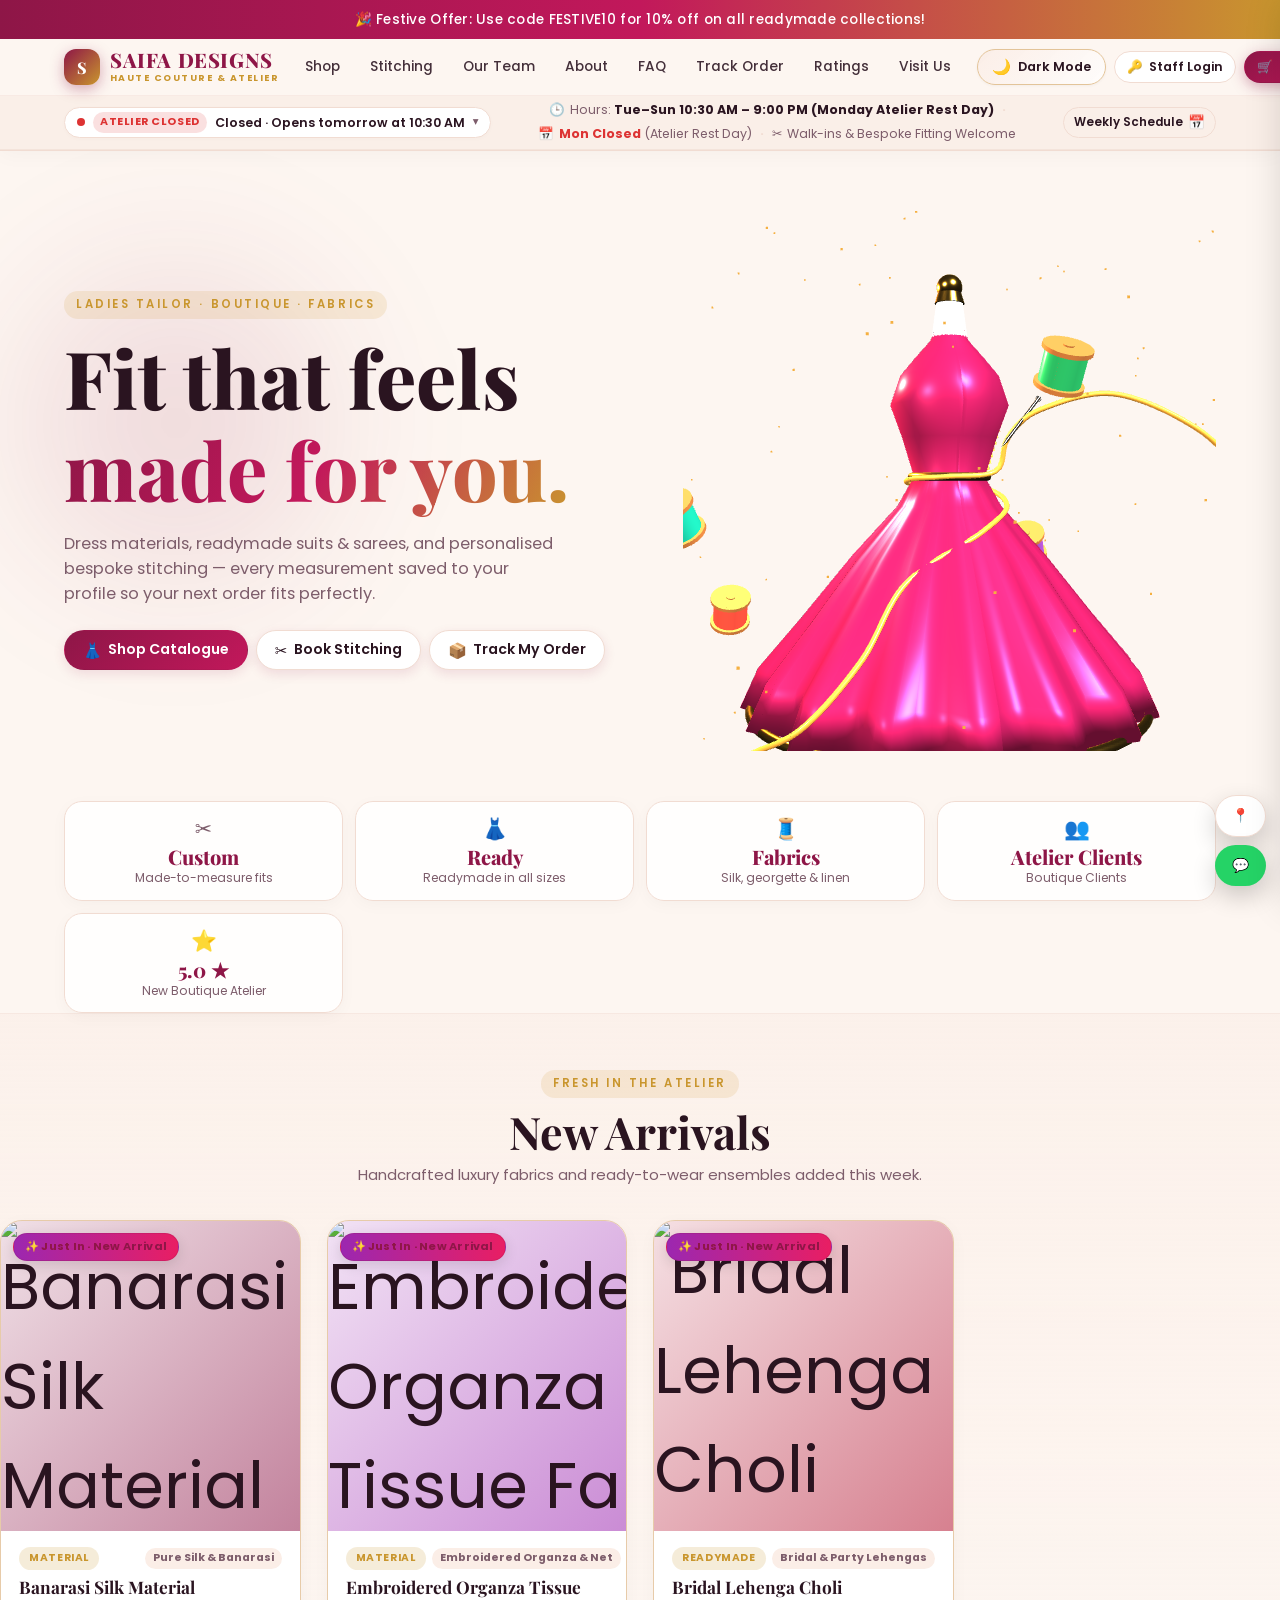
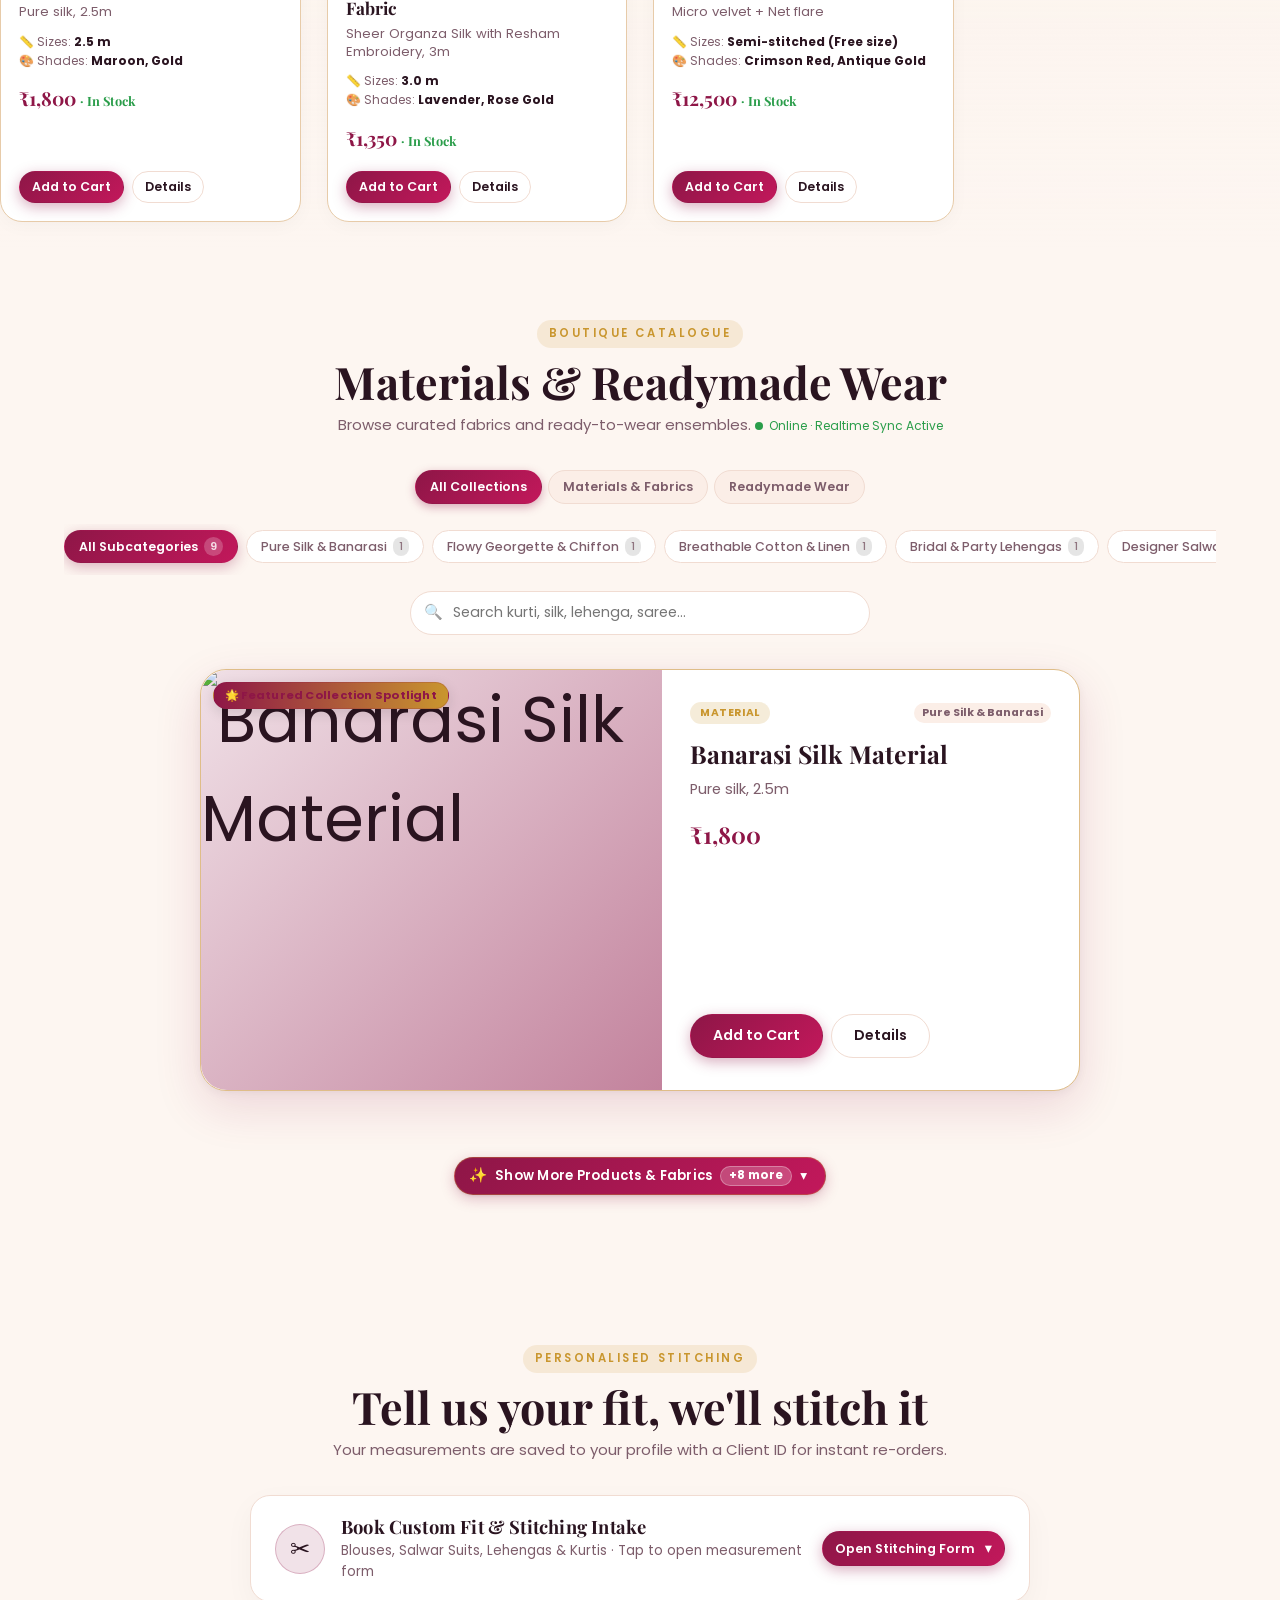
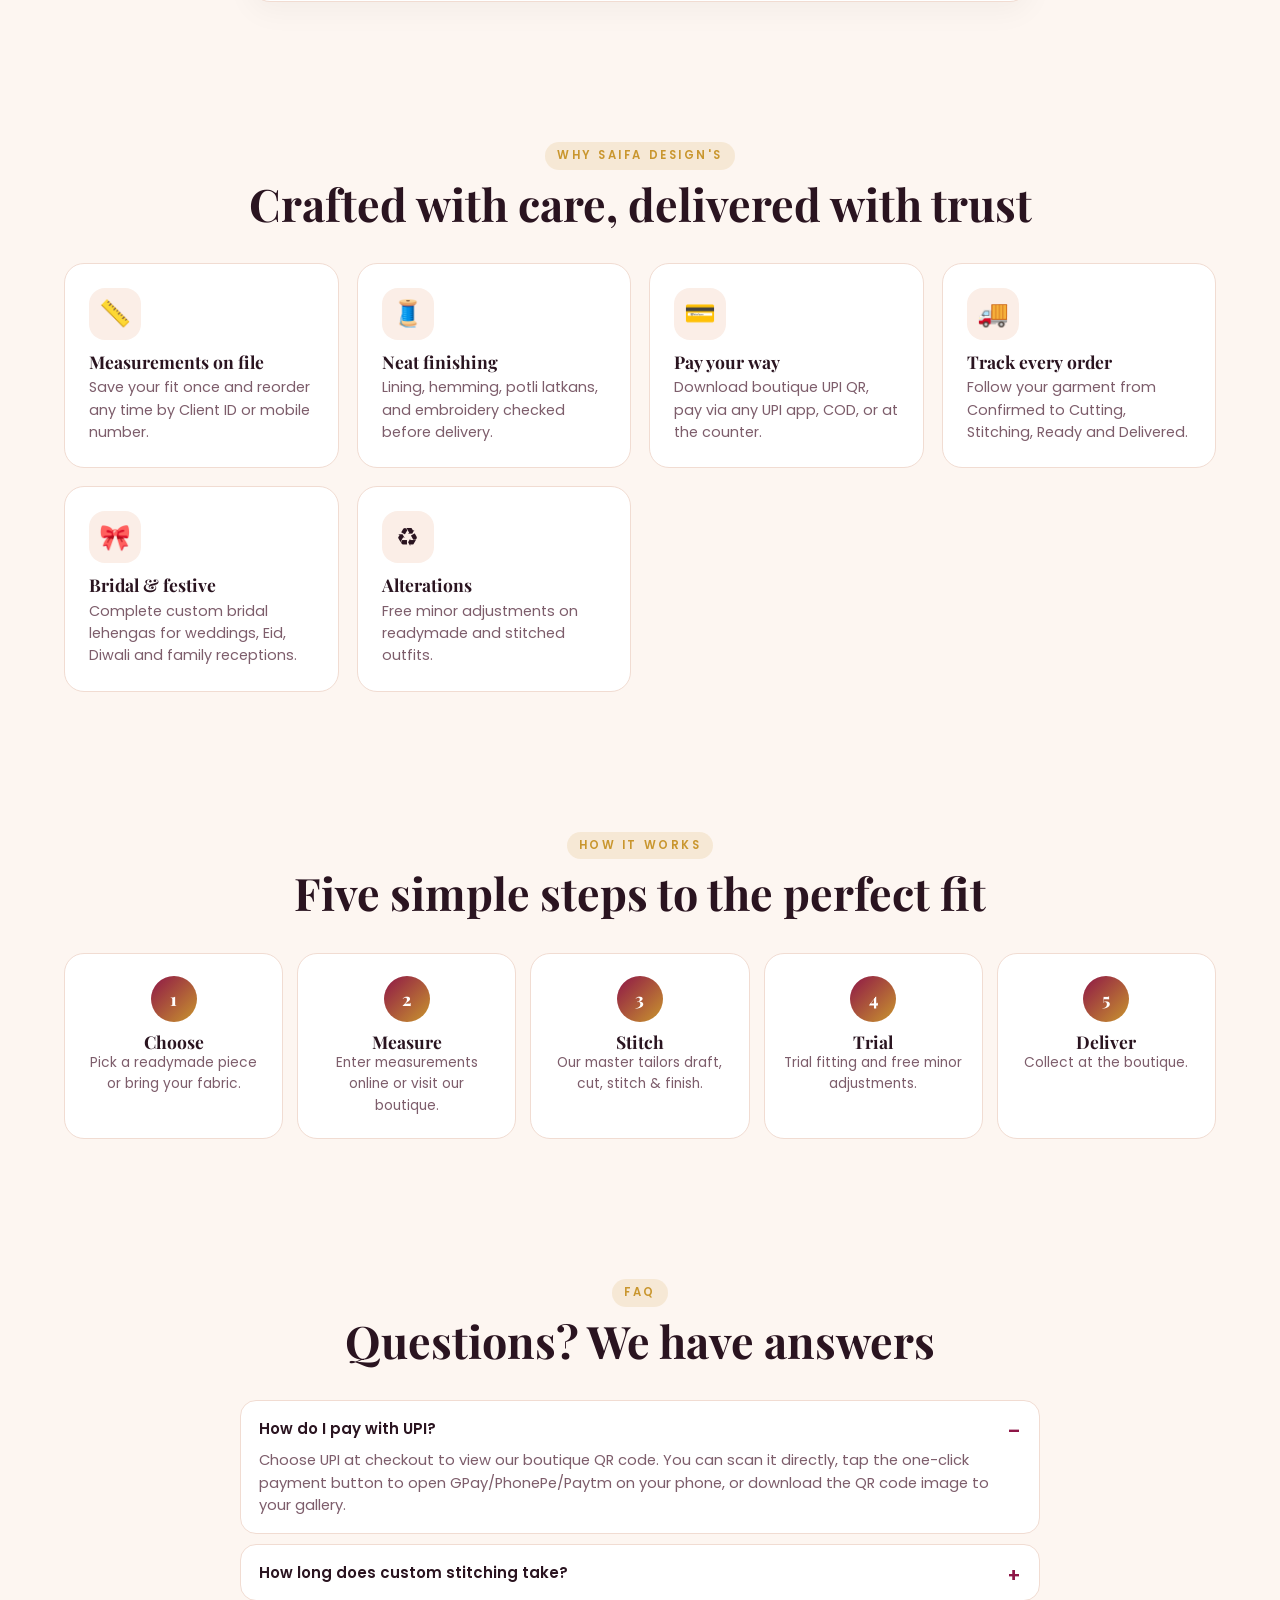
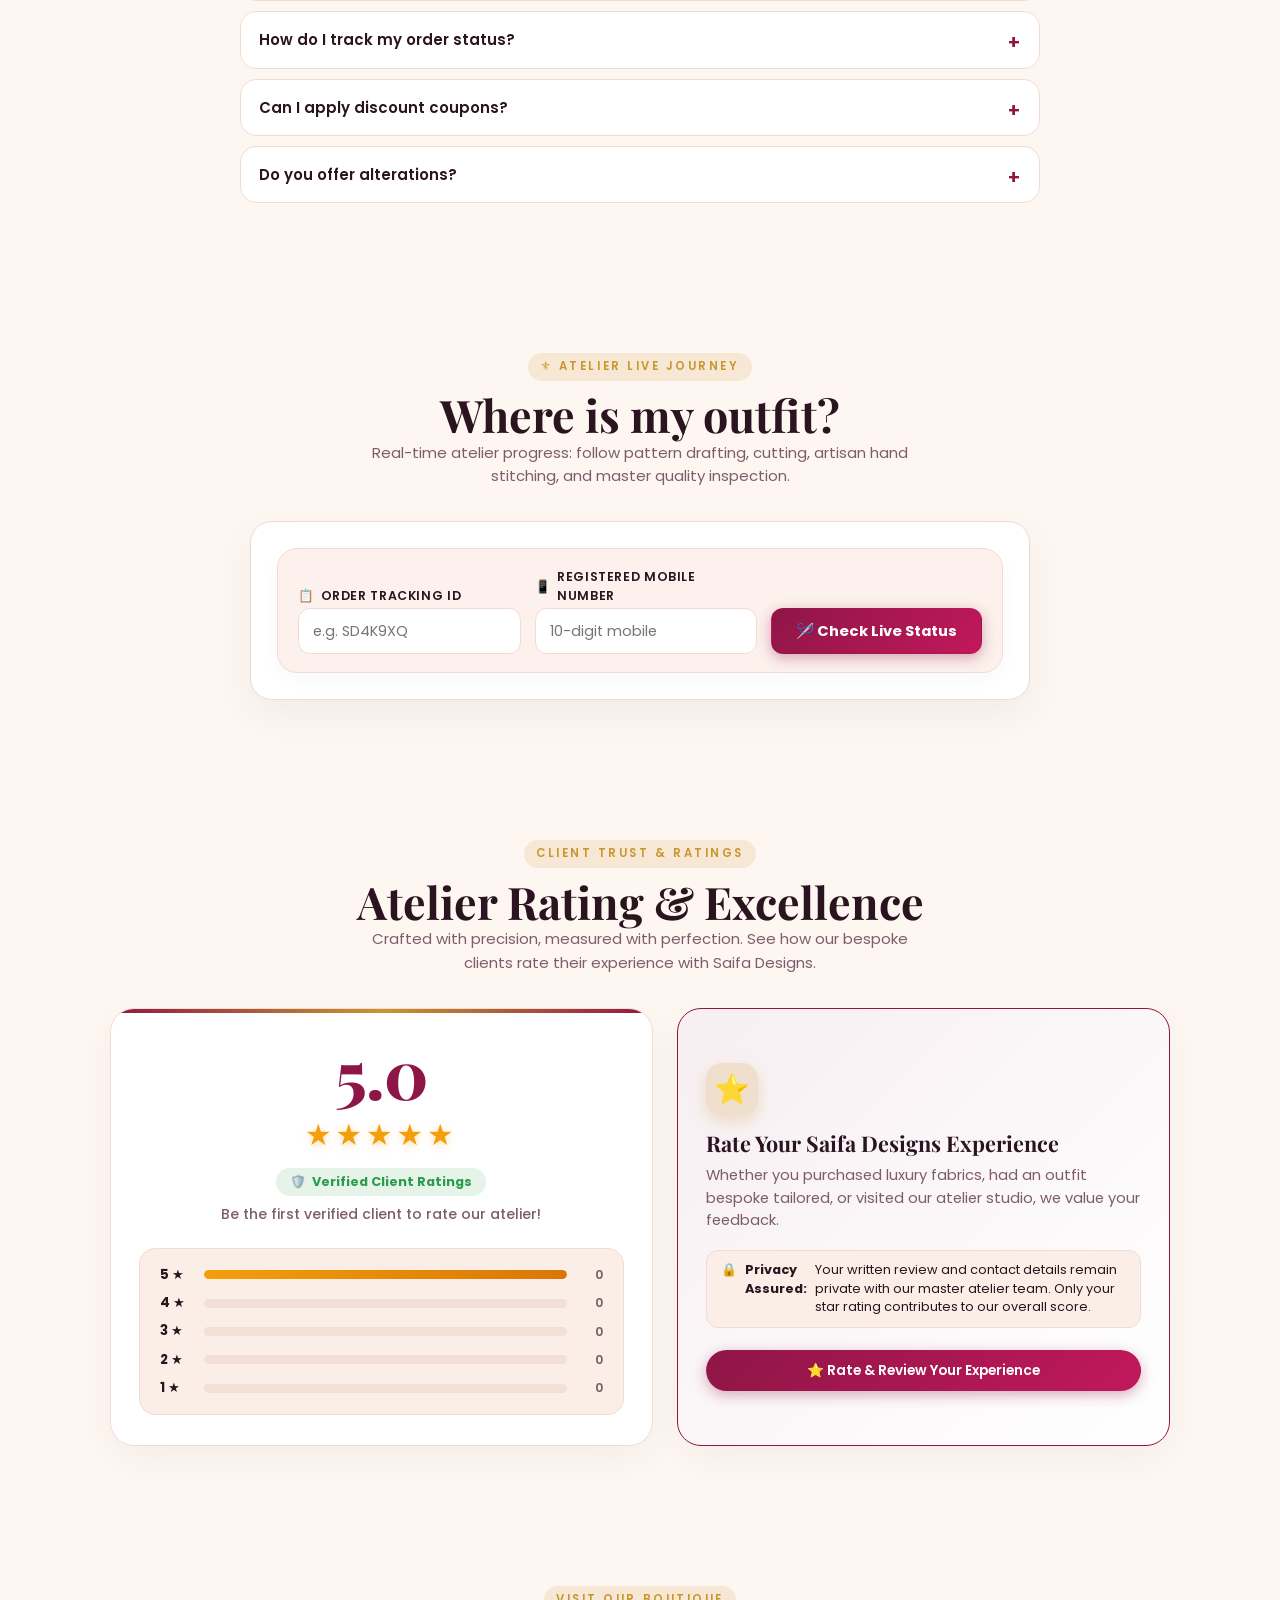
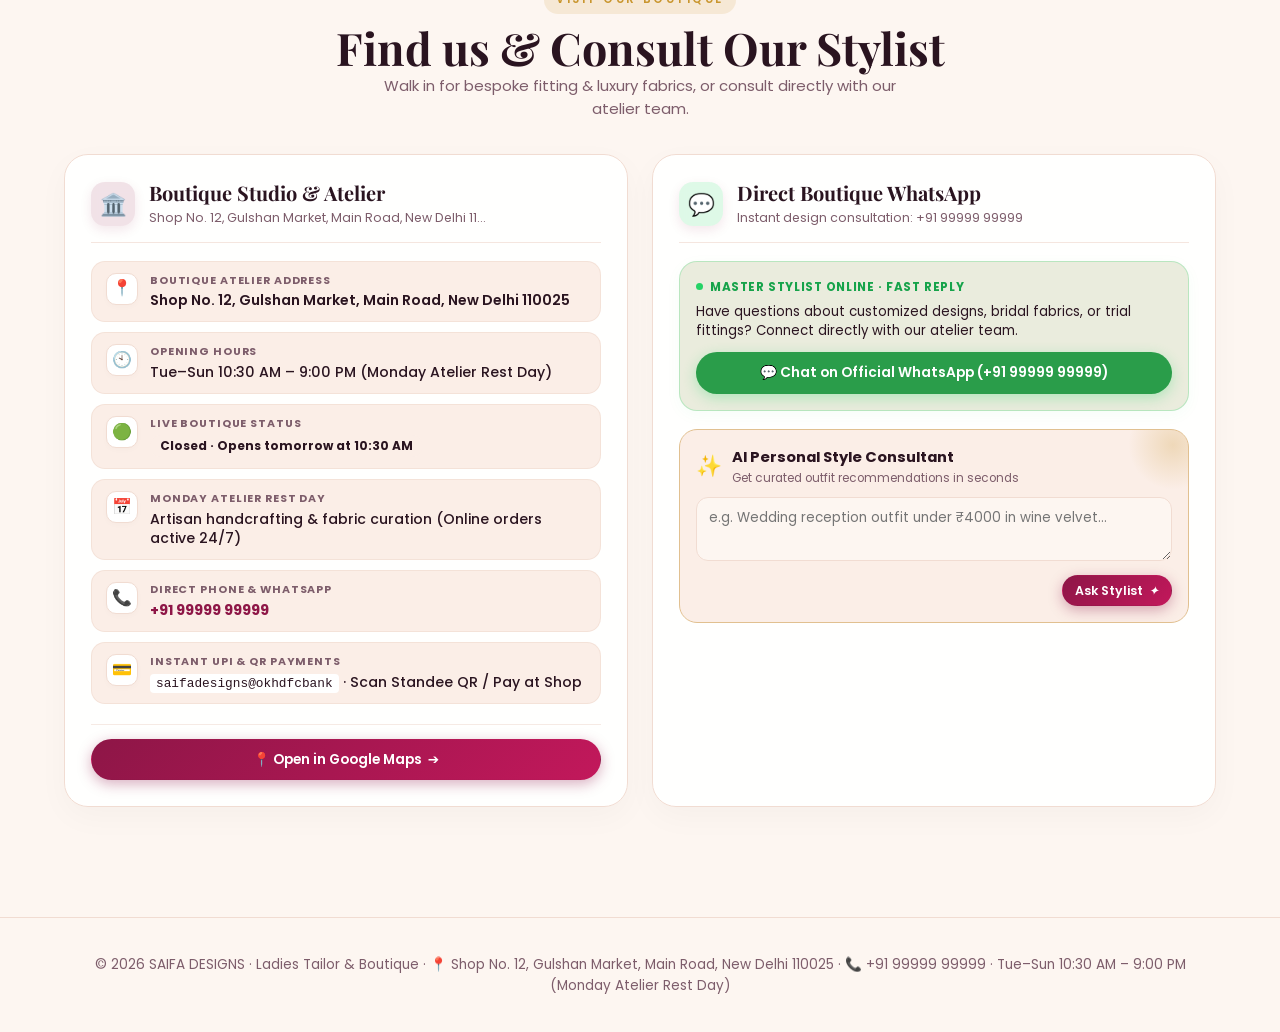
==== commit de1c0e2a: "fix: resolve logout admin page bug, set storefront as default landing, and add readymade size invent" ====
--- a/index.html
+++ b/index.html
@@ -22,7 +22,8 @@
        ========================================== -->
   <header class="site-header" id="siteHeader">
     <!-- Top Announcement & Offer Bar -->
-    <div class="offer" id="offer">✨ Bespoke Ladies Tailoring, Designer Suits &amp; Luxury Fabrics · Welcome to Saifa Designs!</div>
+    <div class="offer" id="offer">✨ Bespoke Ladies Tailoring, Designer Suits &amp; Luxury Fabrics · Welcome to Saifa
+      Designs!</div>
 
     <!-- Main Navigation Bar -->
     <nav class="main-nav">
@@ -151,8 +152,9 @@
     <div class="stat"><span class="stat-emoji">👗</span><b>Ready</b><span>Readymade in all sizes</span></div>
     <div class="stat"><span class="stat-emoji">🧵</span><b>Fabrics</b><span>Silk, georgette &amp; linen</span></div>
     <div class="stat"><span class="stat-emoji">👥</span><b id="heroCustStat">48+</b><span>Boutique Clients</span></div>
-    <div class="stat"><span class="stat-emoji">⚡</span><b>Express</b><span>48h trial &amp; delivery</span></div>
-    <div class="stat" style="cursor:pointer" onclick="const r=$('reviews');if(r)r.scrollIntoView({behavior:'smooth'})" title="Click to view verified boutique client ratings"><span class="stat-emoji">⭐</span><b id="heroRatingStat">5.0 ★</b><span id="heroRatingCount">Verified Ratings</span></div>
+    <div class="stat" style="cursor:pointer" onclick="const r=$('reviews');if(r)r.scrollIntoView({behavior:'smooth'})"
+      title="Click to view verified boutique client ratings"><span class="stat-emoji">⭐</span><b id="heroRatingStat">5.0
+        ★</b><span id="heroRatingCount">Verified Ratings</span></div>
   </div>
 
   <!-- New Arrivals Section (Handcrafted & added within last 7 days) -->
@@ -169,7 +171,8 @@
     <div class="sh">
       <span class="eyebrow">Boutique Catalogue</span>
       <h2>Materials &amp; Readymade Wear</h2>
-      <p>Browse curated fabrics and ready-to-wear ensembles. <span class="live" id="lv">Online · Realtime Sync Active</span></p>
+      <p>Browse curated fabrics and ready-to-wear ensembles. <span class="live" id="lv">Online · Realtime Sync
+          Active</span></p>
     </div>
     <div class="tabs" id="chips"></div>
     <div class="subcat-tabs" id="subcatChips"></div>
@@ -306,11 +309,13 @@
       </details>
       <details>
         <summary>Can I apply discount coupons?</summary>
-        <p>Yes! During checkout in your cart, enter any active boutique coupon code and click Apply to instantly receive your discount.</p>
+        <p>Yes! During checkout in your cart, enter any active boutique coupon code and click Apply to instantly receive
+          your discount.</p>
       </details>
       <details>
         <summary>Do you offer alterations?</summary>
-        <p>Yes, all custom stitched outfits come with internal margin cloth, and minor fitting adjustments are completely complimentary.</p>
+        <p>Yes, all custom stitched outfits come with internal margin cloth, and minor fitting adjustments are
+          completely complimentary.</p>
       </details>
     </div>
   </section>
@@ -319,7 +324,8 @@
     <div class="sh">
       <span class="eyebrow">⚜️ Atelier Live Journey</span>
       <h2>Where is my outfit?</h2>
-      <p style="color:var(--mu);max-width:540px;margin:auto">Real-time atelier progress: follow pattern drafting, cutting, artisan hand stitching, and master quality inspection.</p>
+      <p style="color:var(--mu);max-width:540px;margin:auto">Real-time atelier progress: follow pattern drafting,
+        cutting, artisan hand stitching, and master quality inspection.</p>
     </div>
     <div class="panel-box track-wrapper-box">
       <div class="track track-input-deck">
@@ -329,7 +335,8 @@
         </div>
         <div class="track-input-group">
           <label for="tp"><span>📱</span> Registered Mobile Number</label>
-          <input id="tp" type="tel" placeholder="10-digit mobile" maxlength="14" autocomplete="tel" onkeydown="if(event.key==='Enter')track()">
+          <input id="tp" type="tel" placeholder="10-digit mobile" maxlength="14" autocomplete="tel"
+            onkeydown="if(event.key==='Enter')track()">
         </div>
         <div class="track-btn-group">
           <button class="btn p track-submit-btn" style="width:100%" onclick="track()">
@@ -349,7 +356,8 @@
       <span class="eyebrow">Client Trust &amp; Ratings</span>
       <h2>Atelier Rating &amp; Excellence</h2>
       <p style="color:var(--mu);max-width:560px;margin:auto">
-        Crafted with precision, measured with perfection. See how our bespoke clients rate their experience with Saifa Designs.
+        Crafted with precision, measured with perfection. See how our bespoke clients rate their experience with Saifa
+        Designs.
       </p>
     </div>
 
@@ -380,10 +388,12 @@
         <div class="rating-cta-icon">⭐</div>
         <h3>Rate Your Saifa Designs Experience</h3>
         <p>
-          Whether you purchased luxury fabrics, had an outfit bespoke tailored, or visited our atelier studio, we value your feedback.
+          Whether you purchased luxury fabrics, had an outfit bespoke tailored, or visited our atelier studio, we value
+          your feedback.
         </p>
         <div class="rating-privacy-badge">
-          <span>🔒</span> <b>Privacy Assured:</b> Your written review and contact details remain private with our master atelier team. Only your star rating contributes to our overall score.
+          <span>🔒</span> <b>Privacy Assured:</b> Your written review and contact details remain private with our master
+          atelier team. Only your star rating contributes to our overall score.
         </div>
         <button class="btn p rating-open-modal-btn" type="button" onclick="Customer.openRateBoutiqueModal()">
           <span>⭐ Rate &amp; Review Your Experience</span>
@@ -399,7 +409,8 @@
     <div class="sh">
       <span class="eyebrow">Visit Our Boutique</span>
       <h2>Find us &amp; Consult Our Stylist</h2>
-      <p style="color:var(--mu);max-width:540px;margin:auto">Walk in for bespoke fitting &amp; luxury fabrics, or consult directly with our atelier team.</p>
+      <p style="color:var(--mu);max-width:540px;margin:auto">Walk in for bespoke fitting &amp; luxury fabrics, or
+        consult directly with our atelier team.</p>
     </div>
     <div class="contact-grid">
       <!-- Boutique Studio Location & Schedule Card -->
@@ -425,7 +436,8 @@
       <div class="contact-card">
         <div>
           <div class="contact-card-header">
-            <div class="contact-card-icon" style="background:color-mix(in srgb, #25d366 15%, transparent);color:#25d366">💬</div>
+            <div class="contact-card-icon"
+              style="background:color-mix(in srgb, #25d366 15%, transparent);color:#25d366">💬</div>
             <div>
               <h3>Direct Boutique WhatsApp</h3>
               <small id="contactPhoneSub">Instant design consultation &amp; order inquiries</small>
@@ -438,7 +450,8 @@
               <span>Master Stylist Online · Fast Reply</span>
             </div>
             <p class="whatsapp-cardlet-desc">
-              Have questions about customized designs, bridal fabrics, or trial fittings? Connect directly with our atelier team.
+              Have questions about customized designs, bridal fabrics, or trial fittings? Connect directly with our
+              atelier team.
             </p>
             <a class="btn g whatsapp-action-btn" id="wal" target="_blank" rel="noopener">
               <span id="walBtnText">💬 Chat on Official WhatsApp</span>
@@ -455,7 +468,8 @@
               </div>
             </div>
             <div class="ai-input-wrap">
-              <textarea id="aq" rows="2" placeholder="e.g. Wedding reception outfit under ₹4000 in wine velvet..."></textarea>
+              <textarea id="aq" rows="2"
+                placeholder="e.g. Wedding reception outfit under ₹4000 in wine velvet..."></textarea>
             </div>
             <div style="display:flex;justify-content:flex-end;margin-top:8px">
               <button class="btn s p cute-stylist-btn" onclick="stylist()">
--- a/css/style.css
+++ b/css/style.css
@@ -1687,6 +1687,12 @@
   font-weight: 700;
 }
 
+.variant-chip.out-of-stock {
+  opacity: 0.65;
+  border-style: dashed;
+  background: color-mix(in srgb, var(--sf2) 80%, transparent);
+}
+
 
 /* ------------------------------------------
    Interactive Tailor Cloth & Sewing Needle Animation
@@ -2173,7 +2179,8 @@
 }
 
 /* Polished Info List Tiles */
-.info {
+ul.info,
+#info.info {
   list-style: none;
   padding: 0;
   margin: 0;
--- a/css/admin.css
+++ b/css/admin.css
@@ -456,25 +456,48 @@
 
 .header-badge {
   font-size: 0.76rem;
-  height: 34px;
-  padding: 0 13px;
+  height: 32px;
+  line-height: 1;
+  padding: 0 12px;
   border-radius: var(--adm-radius-pill);
   font-weight: 600;
   cursor: pointer;
-  display: inline-flex;
-  align-items: center;
-  gap: 6px;
-  white-space: nowrap;
+  display: inline-flex !important;
+  flex-direction: row !important;
+  align-items: center !important;
+  justify-content: center !important;
+  gap: 7px !important;
+  white-space: nowrap !important;
   user-select: none;
   background: var(--sf);
   border: 1px solid var(--ln);
   color: var(--tx);
   transition: all var(--adm-transition-fast);
   box-shadow: var(--adm-shadow-xs);
+  box-sizing: border-box !important;
+  flex-shrink: 0;
+}
+
+.header-badge .badge-icon {
+  font-size: 0.9rem;
+  line-height: 1;
+  display: inline-flex;
+  align-items: center;
+  justify-content: center;
+  flex-shrink: 0;
+}
+
+.header-badge .badge-text,
+.header-badge > span:not(.badge-icon) {
+  display: inline-flex;
+  align-items: center;
+  gap: 4px;
+  line-height: 1;
+  white-space: nowrap;
 }
 
 .header-badge:hover {
-  transform: translateY(-2px);
+  transform: translateY(-1.5px);
   box-shadow: var(--adm-shadow-md);
 }
 
@@ -490,19 +513,21 @@
 
 @keyframes badgeAlertPulse {
   0%, 100% { box-shadow: 0 0 0 0 color-mix(in srgb, var(--warn) 45%, transparent); }
-  50% { box-shadow: 0 0 0 7px color-mix(in srgb, var(--warn) 0%, transparent); }
-}
-
+  50% { box-shadow: 0 0 0 6px color-mix(in srgb, var(--warn) 0%, transparent); }
+}
+
+.header-badge.badge-orders,
 .header-badge.info {
-  background: color-mix(in srgb, var(--sf2) 90%, var(--sf));
-  color: var(--tx);
-  border-color: var(--ln);
-}
-
+  background: color-mix(in srgb, #3b82f6 14%, var(--sf2)) !important;
+  color: var(--tx) !important;
+  border-color: color-mix(in srgb, #3b82f6 40%, var(--ln)) !important;
+}
+
+.header-badge.badge-tailoring,
 .header-badge.gold {
-  background: color-mix(in srgb, var(--gd) 14%, var(--sf));
-  color: var(--tx);
-  border-color: color-mix(in srgb, var(--gd) 45%, transparent);
+  background: color-mix(in srgb, var(--gd) 14%, var(--sf2)) !important;
+  color: var(--tx) !important;
+  border-color: color-mix(in srgb, var(--gd) 42%, var(--ln)) !important;
 }
 
 /* Header Right: Controls & Profile */
@@ -1248,27 +1273,28 @@
   background: color-mix(in srgb, var(--sf) 94%, var(--sf2));
   border: 1px solid color-mix(in srgb, var(--ln) 85%, var(--gd) 15%);
   border-radius: var(--adm-radius-md);
-  padding: 10px 16px;
+  padding: 12px 18px !important;
   margin-bottom: 16px;
   display: flex;
   justify-content: space-between;
   align-items: center;
   flex-wrap: wrap;
-  gap: 10px 16px;
+  gap: 12px 16px;
   box-shadow: var(--adm-shadow-xs);
   transition: all var(--adm-transition-fast);
+  box-sizing: border-box;
 }
 
 /* Temple Icon Container */
 .shop-status-control-banner > div:first-child > div:first-child {
-  width: 34px !important;
-  height: 34px !important;
+  width: 36px !important;
+  height: 36px !important;
   border-radius: var(--adm-radius-xs) !important;
   background: var(--sf2) !important;
   border: 1px solid var(--ln) !important;
   display: grid !important;
   place-items: center !important;
-  font-size: 1.05rem !important;
+  font-size: 1.1rem !important;
   flex-shrink: 0 !important;
 }
 
@@ -1276,7 +1302,7 @@
 .shop-status-control-banner > div:first-child {
   display: flex !important;
   align-items: center !important;
-  gap: 10px !important;
+  gap: 12px !important;
   flex-wrap: nowrap !important;
   min-width: 0 !important;
   flex: 1 1 auto !important;
@@ -1286,7 +1312,7 @@
 .shop-status-control-banner > div:first-child > div:last-child {
   display: flex !important;
   flex-direction: column !important;
-  gap: 2px !important;
+  gap: 3px !important;
   min-width: 0 !important;
 }
 
@@ -1295,11 +1321,11 @@
   display: flex !important;
   align-items: center !important;
   flex-wrap: wrap !important;
-  gap: 6px 8px !important;
+  gap: 6px 10px !important;
 }
 
 .shop-status-control-banner > div:first-child > div:last-child > div:first-child > b {
-  font-size: 0.85rem !important;
+  font-size: 0.88rem !important;
   font-weight: 700 !important;
   color: var(--tx) !important;
   letter-spacing: -0.01em !important;
@@ -1310,10 +1336,10 @@
 .shop-status-pill-badge {
   display: inline-flex !important;
   align-items: center !important;
-  gap: 5px !important;
-  padding: 2.5px 8.5px !important;
+  gap: 6px !important;
+  padding: 3px 10px !important;
   border-radius: var(--adm-radius-pill) !important;
-  font-size: 0.72rem !important;
+  font-size: 0.74rem !important;
   font-weight: 700 !important;
   line-height: 1.25 !important;
   letter-spacing: 0.01em !important;
@@ -1323,8 +1349,8 @@
 }
 
 .shop-status-pill-badge .status-dot {
-  width: 5px !important;
-  height: 5px !important;
+  width: 6px !important;
+  height: 6px !important;
   border-radius: 50% !important;
   flex-shrink: 0 !important;
   margin-top: -1px !important;
@@ -1354,12 +1380,13 @@
 
 /* Secondary Business Information Text */
 .shop-status-control-banner small {
-  font-size: 0.71rem !important;
+  font-size: 0.74rem !important;
   color: var(--mu) !important;
-  line-height: 1.35 !important;
+  line-height: 1.45 !important;
   display: block !important;
   letter-spacing: 0.01em !important;
   word-break: break-word !important;
+  margin-top: 2px !important;
 }
 
 .shop-status-control-banner small b {
@@ -1825,10 +1852,11 @@
 
   .admin-top-bar.luxury-header {
     flex-wrap: wrap;
-    padding: 10px 14px;
+    padding: 12px 16px 14px;
     border-radius: var(--adm-radius-md);
-    gap: 8px 12px;
+    gap: 10px 14px;
     min-height: auto;
+    overflow: visible;
   }
 
   .header-left {
@@ -1844,7 +1872,7 @@
     order: 2;
     display: flex;
     align-items: center;
-    gap: 6px;
+    gap: 8px;
     flex-shrink: 0;
   }
 
@@ -1852,18 +1880,30 @@
     order: 3;
     width: 100%;
     flex: 1 1 100%;
+    display: flex !important;
+    flex-direction: row !important;
+    align-items: center !important;
     justify-content: flex-start;
     overflow-x: auto;
+    overflow-y: visible;
     scrollbar-width: none;
     -webkit-overflow-scrolling: touch;
     flex-wrap: nowrap;
-    padding: 4px 0 2px;
-    gap: 6px;
-    margin-top: 2px;
+    padding: 8px 0 4px;
+    gap: 8px;
+    margin-top: 4px;
+    border-top: 1px solid color-mix(in srgb, var(--ln) 65%, transparent);
   }
 
   .header-center::-webkit-scrollbar {
     display: none;
+  }
+
+  .header-badge {
+    height: 30px !important;
+    padding: 0 11px !important;
+    font-size: 0.74rem !important;
+    gap: 6px !important;
   }
 
   .theme-toggle-btn .theme-label,
@@ -1874,8 +1914,8 @@
   .theme-toggle-btn,
   .header-btn {
     padding: 0;
-    width: 32px;
-    height: 32px;
+    width: 34px;
+    height: 34px;
     justify-content: center;
     border-radius: 50%;
   }
@@ -1891,11 +1931,11 @@
   }
 
   .admin-top-bar.luxury-header {
-    padding: 8px 12px 10px;
+    padding: 10px 14px 12px;
     border-radius: var(--adm-radius-md);
     top: 6px;
     margin-bottom: 12px;
-    gap: 6px 8px;
+    gap: 8px 10px;
     min-height: auto;
     overflow: visible;
   }
@@ -1974,14 +2014,20 @@
   .header-center {
     margin-top: 4px;
     gap: 6px;
-    padding: 2px 0;
+    padding: 6px 0 2px;
+    display: flex !important;
+    flex-direction: row !important;
+    align-items: center !important;
+    overflow-x: auto;
+    overflow-y: visible;
+    border-top: 1px solid color-mix(in srgb, var(--ln) 65%, transparent);
   }
 
   .header-badge {
-    height: 28px;
-    padding: 0 9px;
-    font-size: 0.71rem;
-    gap: 4px;
+    height: 28px !important;
+    padding: 0 9px !important;
+    font-size: 0.71rem !important;
+    gap: 5px !important;
   }
 
   .kpi-grid {
@@ -2304,3 +2350,17 @@
     stroke-dashoffset: 0;
   }
 }
+
+/* ==========================================================================
+   24. Readymade Size-Wise Inventory Management Grid
+   ========================================================================== */
+.size-inventory-card {
+  transition: all 0.2s ease;
+  border: 1px solid var(--ln);
+}
+
+.size-inventory-card:hover {
+  border-color: color-mix(in srgb, var(--br) 40%, var(--ln));
+  box-shadow: 0 4px 12px rgba(0,0,0,0.05);
+  transform: translateY(-1px);
+}
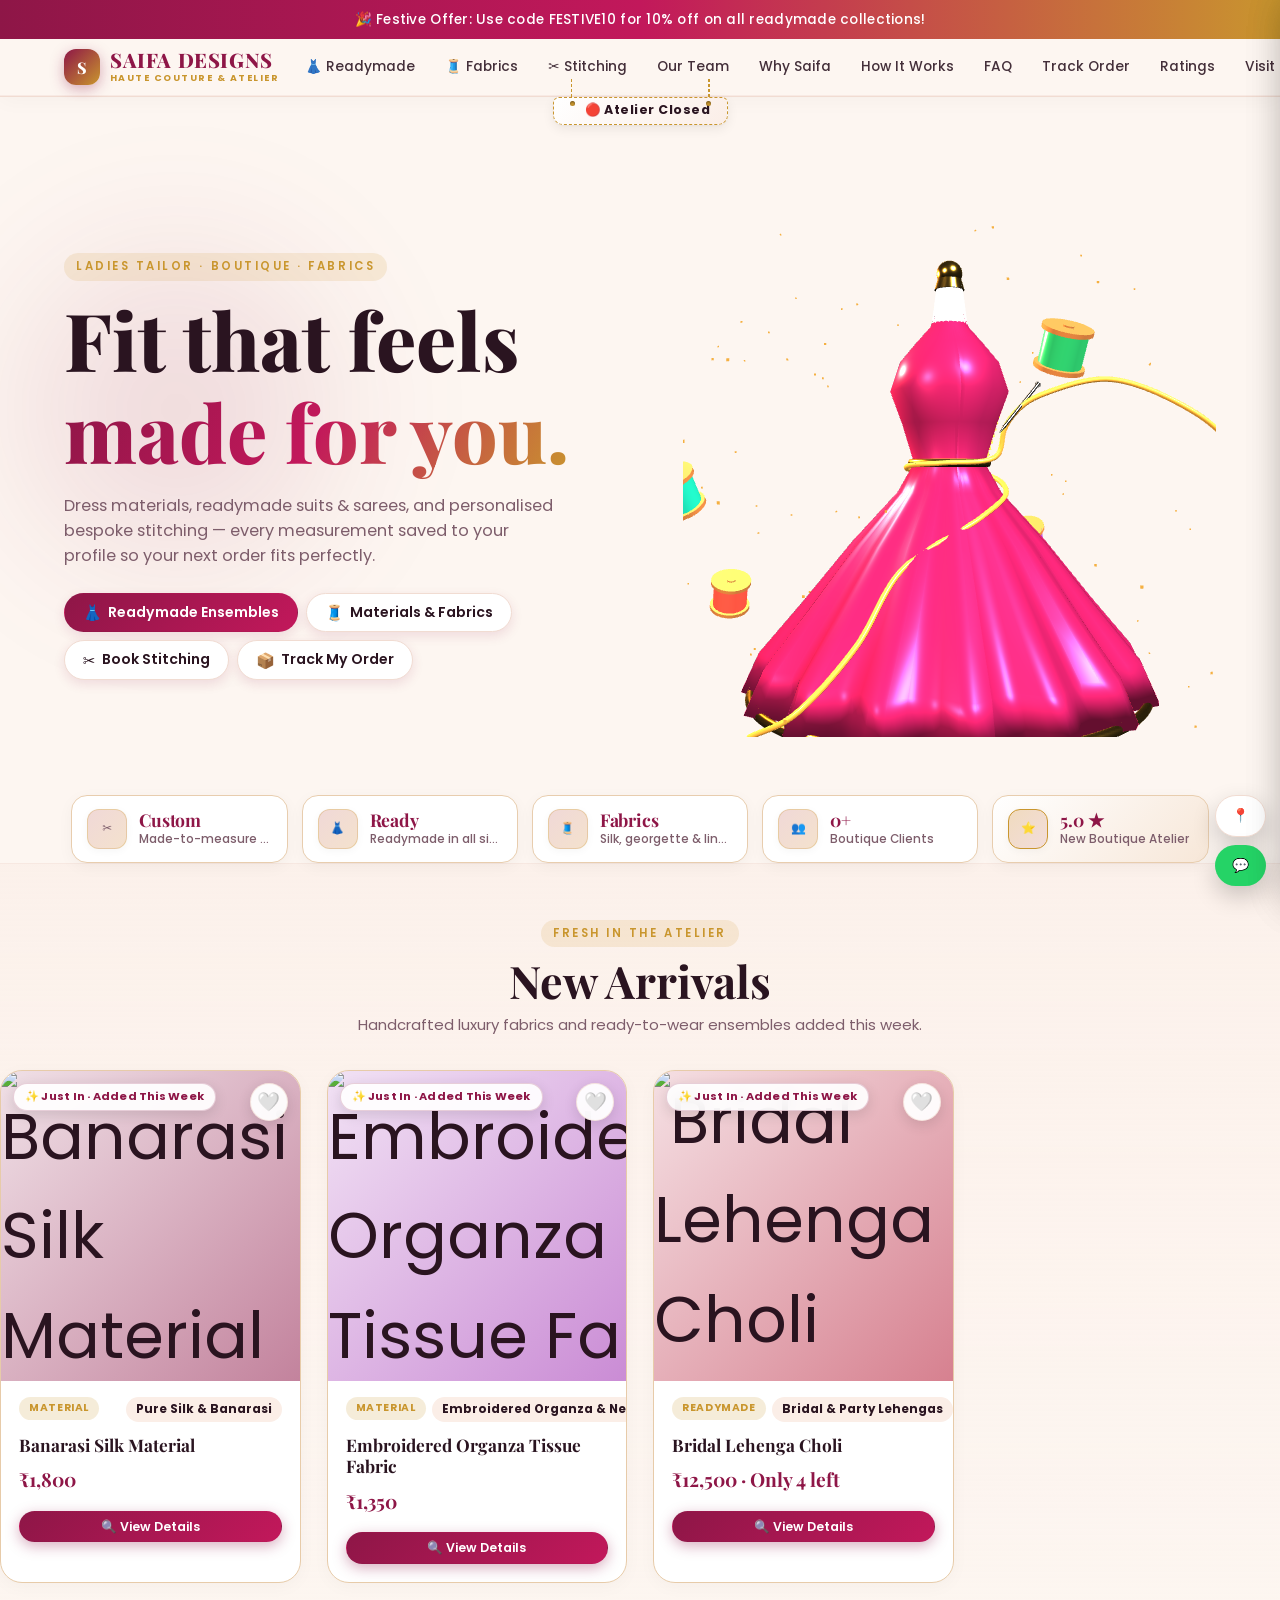
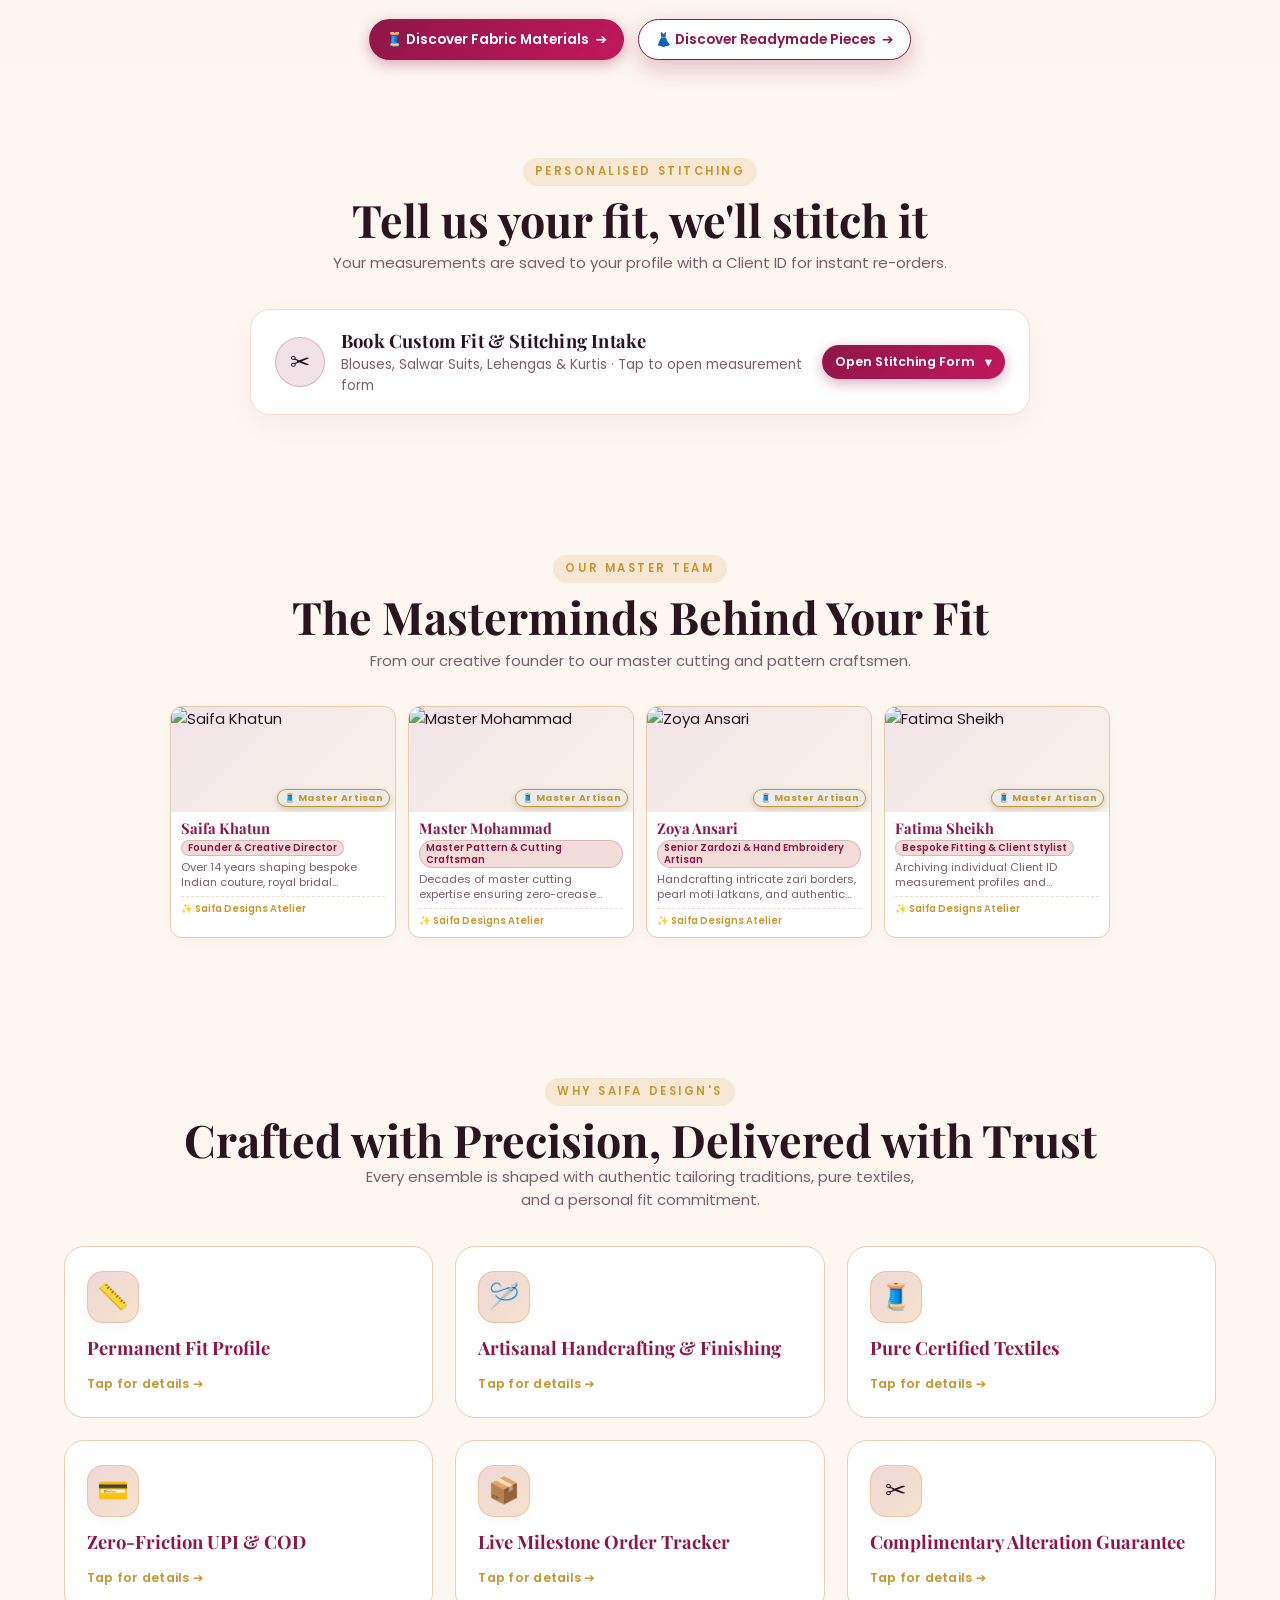
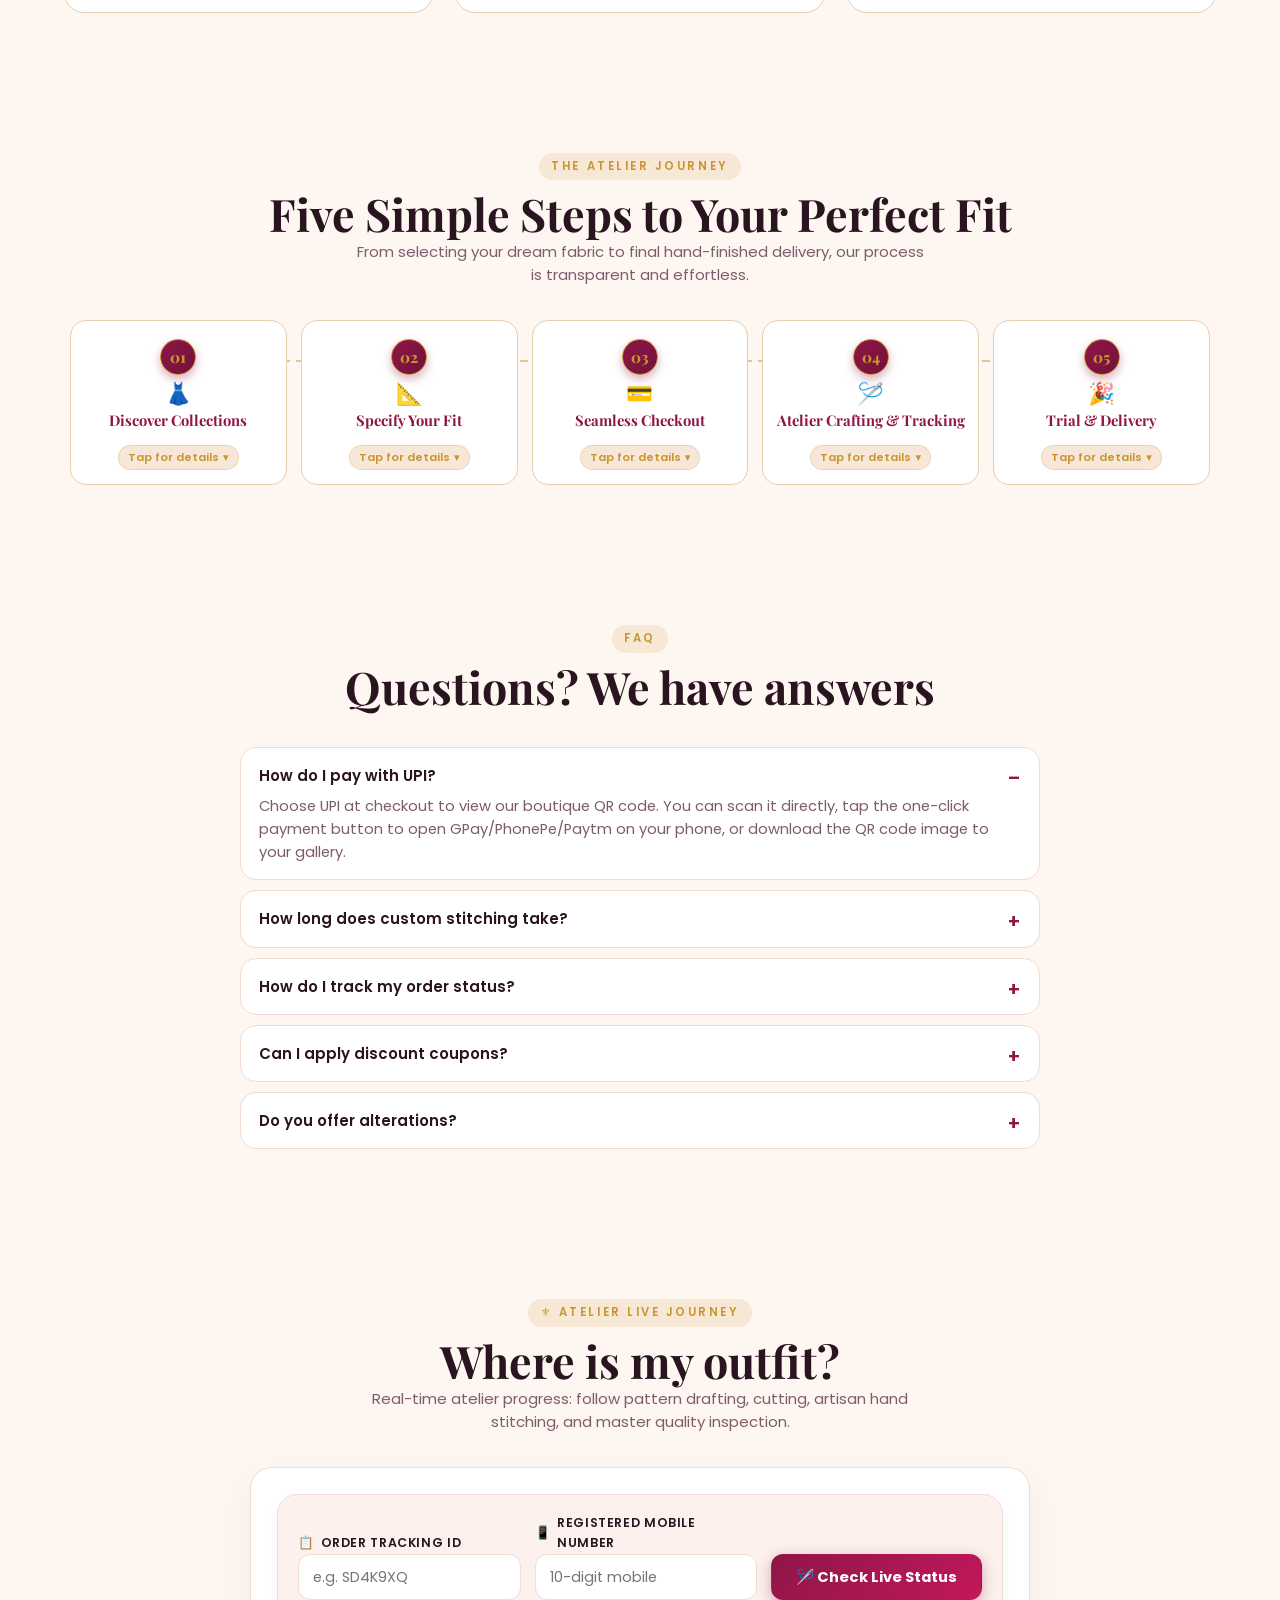
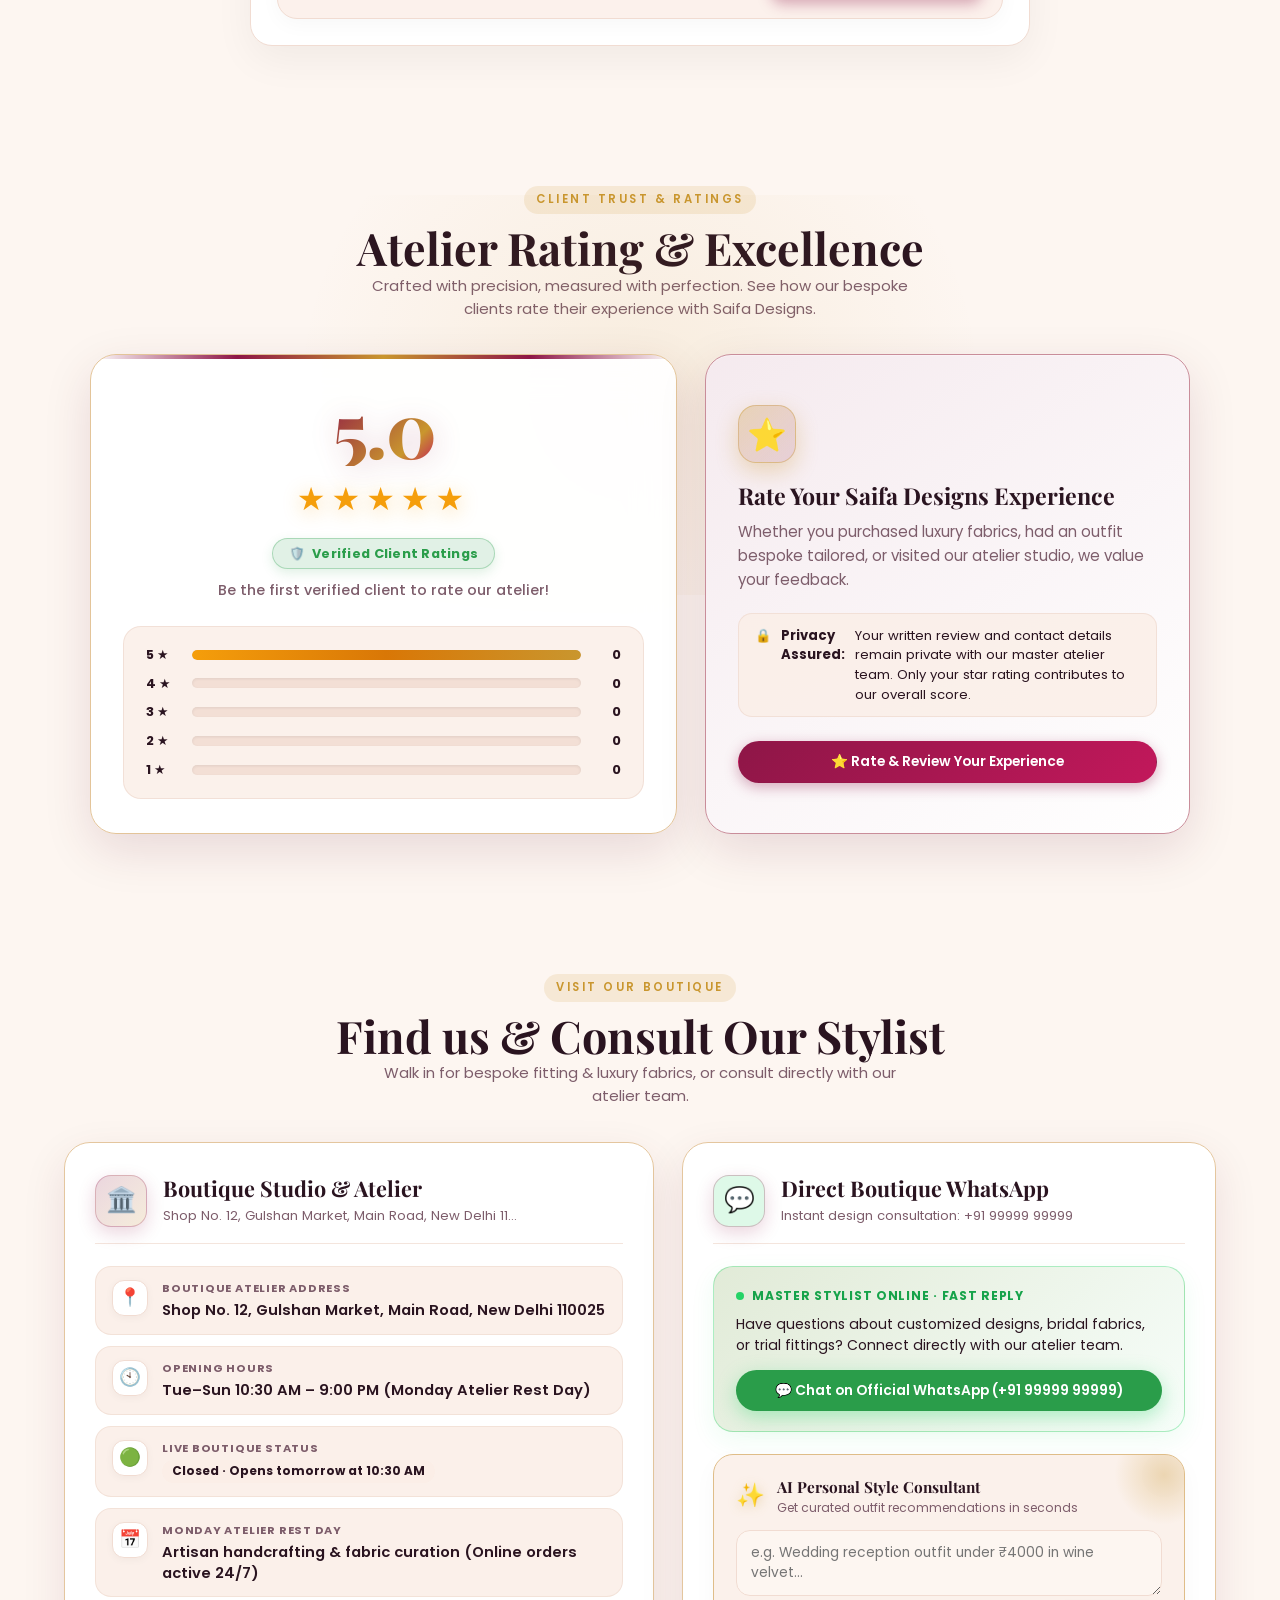
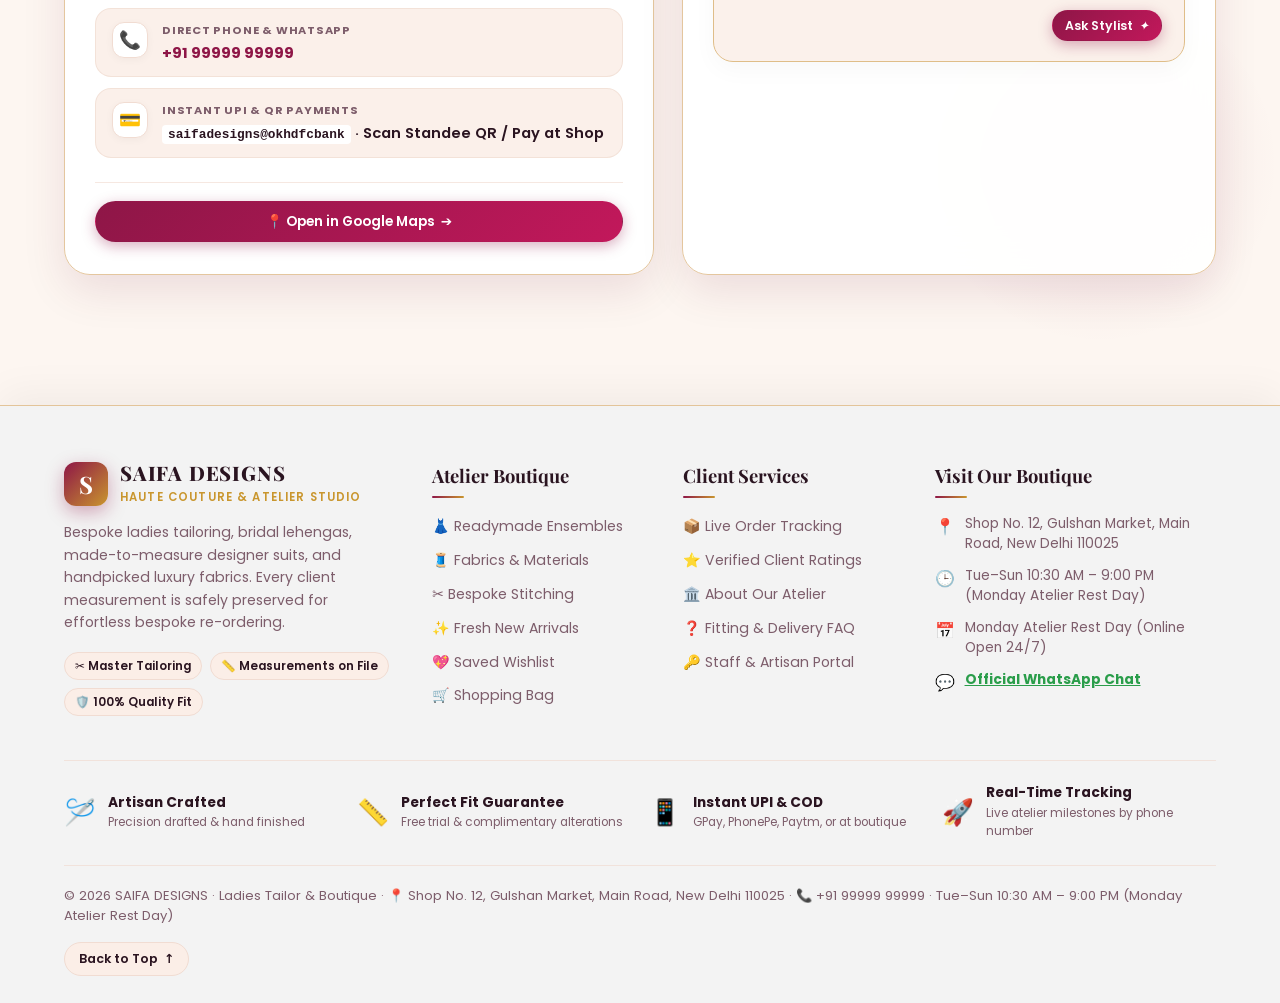
==== commit 54c7c86d: "feat: upgrade atelier journey, master team, boutique stats, hanging status popover, and dedicated ca" ====
--- a/index.html
+++ b/index.html
@@ -18,6 +18,64 @@
 <body>
 
   <!-- ==========================================
+       TAILORING-THEMED INTRODUCTORY SPLASH SCREEN
+       ========================================== -->
+  <div class="atelier-splash-screen" id="atelierSplashScreen" role="dialog" aria-modal="true"
+    aria-label="Welcome to SAIFA DESIGNS Atelier" style="display:none">
+    <div class="splash-backdrop"></div>
+    <div class="splash-card">
+      <div class="splash-stitch-frame">
+        <!-- Needle and Thread Tailoring Animation (Pure SVG/CSS) -->
+        <div class="splash-needle-art">
+          <svg class="splash-tailor-svg" viewBox="0 0 200 120" xmlns="http://www.w3.org/2000/svg" aria-hidden="true">
+            <!-- Wavy Fabric / Thread Path -->
+            <path class="splash-thread-path" d="M 15 70 Q 55 15, 95 65 T 185 55" fill="none" stroke="currentColor"
+              stroke-width="2.5" stroke-dasharray="6,4" />
+            <!-- Golden Tailoring Needle -->
+            <g class="splash-needle-group">
+              <path class="splash-needle" d="M 140 25 L 180 52 L 185 55 L 178 50 Z" fill="#d4af37" />
+              <ellipse cx="145" cy="28" rx="2" ry="1.2" transform="rotate(34 145 28)" fill="#8e1647" />
+              <line x1="140" y1="25" x2="185" y2="55" stroke="#d4af37" stroke-width="2.5" stroke-linecap="round" />
+            </g>
+            <!-- Golden Spool Silhouette -->
+            <path class="splash-spool" d="M 20 62 L 20 78 Q 28 82, 36 78 L 36 62 Q 28 58, 20 62 Z" fill="#d4af37"
+              opacity="0.85" />
+          </svg>
+        </div>
+
+        <!-- Luxury Brand Monogram Emblem -->
+        <div class="splash-brand-emblem">
+          <div class="splash-logo-crest">
+            <span class="splash-crest-letter">S</span>
+          </div>
+        </div>
+
+        <!-- Typography -->
+        <div class="splash-brand-heading">
+          <span class="splash-eyebrow">Haute Couture · Bespoke Atelier</span>
+          <h1 class="splash-brand-title">SAIFA DESIGN'S</h1>
+          <div class="splash-divider-stitch">
+            <span class="stitch-line"></span>
+            <span class="stitch-diamond">✦</span>
+            <span class="stitch-line"></span>
+          </div>
+          <p class="splash-tagline">Crafted with Care, Tailored for You.</p>
+        </div>
+
+        <!-- Progress Indicator Bar -->
+        <div class="splash-loader-track" aria-hidden="true">
+          <div class="splash-loader-bar" id="splashLoaderBar"></div>
+        </div>
+
+        <!-- Discreet Skip Button -->
+        <button class="splash-skip-btn" id="splashSkipBtn" onclick="Customer.dismissSplashScreen()" type="button">
+          <span>Enter Boutique</span> ➔
+        </button>
+      </div>
+    </div>
+  </div>
+
+  <!-- ==========================================
        ELEVATED BOUTIQUE HEADER & SMART TIMINGS BAR
        ========================================== -->
   <header class="site-header" id="siteHeader">
@@ -39,10 +97,12 @@
 
       <!-- Desktop Navigation Links -->
       <div class="nav-links" id="navLinks">
-        <a class="lk" href="#shop">Shop</a>
-        <a class="lk" href="#stitch" onclick="Customer.openStitchingForm()">Stitching</a>
+        <a class="lk" href="readymade.html">👗 Readymade</a>
+        <a class="lk" href="product.html">🧵 Fabrics</a>
+        <a class="lk" href="#stitch" onclick="Customer.openStitchingForm()">✂️ Stitching</a>
         <a class="lk" href="#team">Our Team</a>
-        <a class="lk" href="#about">About</a>
+        <a class="lk" href="#about">Why Saifa</a>
+        <a class="lk" href="#how-it-works">How It Works</a>
         <a class="lk" href="#faq">FAQ</a>
         <a class="lk" href="#track">Track Order</a>
         <a class="lk" href="#reviews">Ratings</a>
@@ -59,10 +119,17 @@
 
         <a class="btn s" id="inst" style="display:none;cursor:pointer">⬇ Install App</a>
 
-        <!-- Modern Staff & Artisan Login Icon Button -->
+        <!-- Modern Staff & Artisan Login Icon Button (Desktop Discreet) -->
         <a class="btn s login-icon-btn" id="lg" style="cursor:pointer" onclick="openLogin()"
           title="Staff &amp; Artisan Portal Login">
           <span class="login-icon">🔑</span> <span class="login-label">Staff Login</span>
+        </a>
+
+        <!-- Modern Wishlist Icon Button -->
+        <a class="btn s wishlist-btn" id="wb" style="cursor:pointer" onclick="Customer.openWishlist(true)"
+          title="View Saved Wishlist">
+          <span class="wishlist-icon">💖</span> <span class="wishlist-label">Wishlist</span> <span class="cnt"
+            id="wc">0</span>
         </a>
 
         <!-- Modern Cart Icon Button -->
@@ -80,56 +147,110 @@
       </div>
     </nav>
 
-    <!-- Smart Boutique Operating Hours & Shop Status Sub-Bar (Organized Smartly Under Nav & Controls) -->
-    <div class="header-timings-bar" id="headerTimingsBar">
-      <div class="timings-bar-inner">
-        <!-- Live Shop Status Interactive Pill -->
-        <div class="shop-live-status-pill open" id="shopStatusPill" onclick="Customer.showShopScheduleModal()"
-          title="Click to view full weekly hours & boutique schedule">
-          <span class="status-dot"></span>
-          <span class="status-pill-badge" id="shopStatusBadge">Atelier Open</span>
-          <span class="status-text" id="shopStatusText">Open · 10:30 AM–9:00 PM</span>
-          <span class="status-chevron">▾</span>
-        </div>
-
-        <!-- Operating Hours & Schedule Summary Info -->
-        <div class="timings-schedule-info" onclick="Customer.showShopScheduleModal()" style="cursor:pointer"
-          title="Click to view detailed boutique schedule">
-          <span class="timings-hours-chip">
-            <span class="timings-icon">🕒</span> <span>Hours: <b id="hdrHoursText">10:30 AM – 9:00 PM</b></span>
-          </span>
-          <span class="timings-divider">·</span>
-          <span class="timings-closed-chip">
-            <span class="timings-icon">📅</span> <span id="hdrMondayText"><b>Mon Closed</b> (Atelier Rest Day)</span>
-          </span>
-          <span class="timings-divider">·</span>
-          <span class="timings-service-chip">
-            <span class="timings-icon">✂️</span> <span>Walk-ins &amp; Bespoke Fitting Welcome</span>
-          </span>
-        </div>
-
-        <!-- Weekly Schedule Trigger Button -->
-        <button class="timings-modal-btn" onclick="Customer.showShopScheduleModal()" title="View Boutique Schedule">
-          <span>Weekly Schedule</span> <b style="font-size:0.85rem">📅</b>
-        </button>
-      </div>
-    </div>
-
     <!-- Mobile Slide-Down Navigation Menu -->
     <div class="mobile-nav-drawer" id="mobileNavDrawer">
       <div class="mobile-nav-links">
-        <a class="mob-lk" href="#shop" onclick="Customer.closeMobileNav()">👗 Shop Catalogue</a>
+        <a class="mob-lk mob-lk-featured" href="readymade.html" onclick="Customer.closeMobileNav()">👗 Readymade
+          Ensembles</a>
+        <a class="mob-lk mob-lk-featured" href="product.html" onclick="Customer.closeMobileNav()">🧵 Materials &amp;
+          Fabrics Studio</a>
+        <a class="mob-lk" href="javascript:void(0)" onclick="Customer.closeMobileNav(); Customer.openWishlist(true)">💖
+          Saved Wishlist (<b id="mobWc">0</b>)</a>
         <a class="mob-lk" href="#stitch" onclick="Customer.closeMobileNav(); Customer.openStitchingForm()">✂️ Bespoke
           Stitching &amp; Fit</a>
         <a class="mob-lk" href="#team" onclick="Customer.closeMobileNav()">🧑‍💼 Our Master Team</a>
-        <a class="mob-lk" href="#about" onclick="Customer.closeMobileNav()">🏛️ About Our Boutique</a>
+        <a class="mob-lk" href="#about" onclick="Customer.closeMobileNav()">🏛️ Why SAIFA DESIGN'S</a>
+        <a class="mob-lk" href="#how-it-works" onclick="Customer.closeMobileNav()">✨ How It Works</a>
         <a class="mob-lk" href="#faq" onclick="Customer.closeMobileNav()">❓ FAQ &amp; Guides</a>
         <a class="mob-lk" href="#track" onclick="Customer.closeMobileNav()">📦 Track My Order</a>
         <a class="mob-lk" href="#reviews" onclick="Customer.closeMobileNav()">⭐ Client Ratings</a>
         <a class="mob-lk" href="#contact" onclick="Customer.closeMobileNav()">🏛️ Visit Boutique</a>
       </div>
+      <!-- Mobile Navigation Drawer Footer with Dedicated Login / My Account -->
+      <div class="mobile-nav-footer">
+        <a class="mob-account-btn" href="javascript:void(0)" onclick="Customer.closeMobileNav(); openLogin()">
+          <span class="mob-acc-icon">👤</span>
+          <div class="mob-acc-text">
+            <strong>Login / My Account</strong>
+            <small>Staff, Artisan &amp; Client Portal</small>
+          </div>
+          <span class="mob-acc-arrow">➔</span>
+        </a>
+      </div>
     </div>
   </header>
+
+  <!-- ==========================================
+       HANGING ATELIER STATUS TAG (Suspended by two fine stitching threads)
+       ========================================== -->
+  <div class="hanging-tag-wrapper" id="hangingTagWrapper">
+    <div class="hanging-tag-container" id="hangingTagContainer" 
+      role="button" 
+      tabindex="0" 
+      aria-haspopup="dialog" 
+      aria-expanded="false" 
+      aria-controls="hangingTagPopover"
+      onclick="Customer.toggleHangingTagDropdown(event)"
+      onkeydown="if(event.key==='Enter'||event.key===' '){event.preventDefault(); Customer.toggleHangingTagDropdown(event);}"
+      title="Click to view boutique atelier hours & schedule"
+      aria-live="polite">
+      <div class="stitching-thread thread-left"></div>
+      <div class="stitching-thread thread-right"></div>
+      <div class="boutique-garment-tag" id="boutiqueGarmentTag">
+        <div class="tag-eyelet eyelet-left"></div>
+        <div class="tag-eyelet eyelet-right"></div>
+        <div class="tag-stitch-border">
+          <span class="tag-status-dot open" id="hangingTagDot"></span>
+          <span class="tag-status-text" id="hangingTagStatus">🟢 Atelier Open</span>
+        </div>
+      </div>
+    </div>
+
+    <!-- Polished Boutique Popover for Atelier Operating Hours -->
+    <div class="hanging-tag-popover" id="hangingTagPopover" role="dialog" aria-modal="false" aria-label="Atelier Operating Hours & Schedule" style="display:none">
+      <div class="tag-popover-arrow" aria-hidden="true"></div>
+      <div class="tag-popover-header">
+        <div class="tag-popover-title-row">
+          <span class="tag-popover-eyebrow">SAIFA ATELIER</span>
+          <button class="tag-popover-close" type="button" onclick="Customer.closeHangingTagDropdown(event)" aria-label="Close schedule">&times;</button>
+        </div>
+        <div class="tag-popover-badge open" id="hangingPopBadge">🟢 Atelier Open Now</div>
+      </div>
+      <div class="tag-popover-body">
+        <div class="tag-popover-row">
+          <span class="tag-popover-icon">🕒</span>
+          <div class="tag-popover-text">
+            <div class="tag-popover-label">Opening &amp; Closing Hours</div>
+            <div class="tag-popover-val" id="hangingPopHours">10:30 AM – 9:00 PM (Tue–Sun)</div>
+          </div>
+        </div>
+        <div class="tag-popover-row">
+          <span class="tag-popover-icon">🟡</span>
+          <div class="tag-popover-text">
+            <div class="tag-popover-label">Weekly Rest Day</div>
+            <div class="tag-popover-val" id="hangingPopMonday">Monday Closed (Atelier Rest Day)</div>
+          </div>
+        </div>
+        <div class="tag-popover-row" id="hangingPopNextRow">
+          <span class="tag-popover-icon">⏱️</span>
+          <div class="tag-popover-text">
+            <div class="tag-popover-label">Next Opening Time</div>
+            <div class="tag-popover-val" id="hangingPopNext">Open today · Walk-ins &amp; bespoke consultations welcome</div>
+          </div>
+        </div>
+        <div class="tag-popover-row" id="hangingPopLocalTimeRow">
+          <span class="tag-popover-icon">📍</span>
+          <div class="tag-popover-text">
+            <div class="tag-popover-label">Current Local Time</div>
+            <div class="tag-popover-val" id="hangingPopLocalTime">Local Time: 10:30 AM</div>
+          </div>
+        </div>
+      </div>
+      <div class="tag-popover-footer">
+        <span class="tag-popover-note">🧵 Handcrafted bespoke fittings · Online orders 24/7</span>
+      </div>
+    </div>
+  </div>
 
   <header class="hero">
     <div>
@@ -138,7 +259,8 @@
       <p class="lead">Dress materials, readymade suits &amp; sarees, and personalised bespoke stitching — every
         measurement saved to your profile so your next order fits perfectly.</p>
       <div class="acts">
-        <a class="btn p" href="#shop"><span class="btn-icon">👗</span> <span>Shop Catalogue</span></a>
+        <a class="btn p" href="readymade.html"><span class="btn-icon">👗</span> <span>Readymade Ensembles</span></a>
+        <a class="btn" href="product.html"><span class="btn-icon">🧵</span> <span>Materials &amp; Fabrics</span></a>
         <a class="btn" href="#stitch" onclick="Customer.openStitchingForm()"><span class="btn-icon">✂️</span> <span>Book
             Stitching</span></a>
         <a class="btn" href="#track"><span class="btn-icon">📦</span> <span>Track My Order</span></a>
@@ -148,13 +270,47 @@
   </header>
 
   <div class="stats">
-    <div class="stat"><span class="stat-emoji">✂️</span><b>Custom</b><span>Made-to-measure fits</span></div>
-    <div class="stat"><span class="stat-emoji">👗</span><b>Ready</b><span>Readymade in all sizes</span></div>
-    <div class="stat"><span class="stat-emoji">🧵</span><b>Fabrics</b><span>Silk, georgette &amp; linen</span></div>
-    <div class="stat"><span class="stat-emoji">👥</span><b id="heroCustStat">48+</b><span>Boutique Clients</span></div>
-    <div class="stat" style="cursor:pointer" onclick="const r=$('reviews');if(r)r.scrollIntoView({behavior:'smooth'})"
-      title="Click to view verified boutique client ratings"><span class="stat-emoji">⭐</span><b id="heroRatingStat">5.0
-        ★</b><span id="heroRatingCount">Verified Ratings</span></div>
+    <div class="stat">
+      <div class="stat-icon-wrap"><span class="stat-emoji">✂️</span></div>
+      <div class="stat-info">
+        <b class="stat-value">Custom</b>
+        <span class="stat-label">Made-to-measure fits</span>
+      </div>
+    </div>
+    <div class="stat">
+      <div class="stat-icon-wrap"><span class="stat-emoji">👗</span></div>
+      <div class="stat-info">
+        <b class="stat-value">Ready</b>
+        <span class="stat-label">Readymade in all sizes</span>
+      </div>
+    </div>
+    <div class="stat">
+      <div class="stat-icon-wrap"><span class="stat-emoji">🧵</span></div>
+      <div class="stat-info">
+        <b class="stat-value">Fabrics</b>
+        <span class="stat-label">Silk, georgette &amp; linen</span>
+      </div>
+    </div>
+    <div class="stat">
+      <div class="stat-icon-wrap"><span class="stat-emoji">👥</span></div>
+      <div class="stat-info">
+        <b class="stat-value" id="heroCustStat">0+</b>
+        <span class="stat-label">Boutique Clients</span>
+      </div>
+    </div>
+    <div class="stat stat-ratings-card" 
+      role="button" 
+      tabindex="0" 
+      onclick="const r=$('reviews');if(r)r.scrollIntoView({behavior:'smooth'})"
+      onkeydown="if(event.key==='Enter'||event.key===' '){event.preventDefault();const r=$('reviews');if(r)r.scrollIntoView({behavior:'smooth'});}"
+      title="Click to view verified boutique client ratings"
+      aria-label="View verified boutique client ratings">
+      <div class="stat-icon-wrap star-gold"><span class="stat-emoji">⭐</span></div>
+      <div class="stat-info">
+        <b class="stat-value" id="heroRatingStat">5.0 ★</b>
+        <span class="stat-label" id="heroRatingCount">Verified Ratings</span>
+      </div>
+    </div>
   </div>
 
   <!-- New Arrivals Section (Handcrafted & added within last 7 days) -->
@@ -165,19 +321,14 @@
       <p>Handcrafted luxury fabrics and ready-to-wear ensembles added this week.</p>
     </div>
     <div class="grid" id="newArrivalsGrid"></div>
-  </section>
-
-  <section id="shop">
-    <div class="sh">
-      <span class="eyebrow">Boutique Catalogue</span>
-      <h2>Materials &amp; Readymade Wear</h2>
-      <p>Browse curated fabrics and ready-to-wear ensembles. <span class="live" id="lv">Online · Realtime Sync
-          Active</span></p>
-    </div>
-    <div class="tabs" id="chips"></div>
-    <div class="subcat-tabs" id="subcatChips"></div>
-    <div class="search"><input id="q" placeholder="Search kurti, silk, lehenga, saree…" oninput="shop()"></div>
-    <div class="grid" id="pg"></div>
+    <div class="new-arrivals-cta-wrap">
+      <a href="product.html" class="btn p new-arrivals-explore-btn">
+        <span>🧵 Discover Fabric Materials</span> ➔
+      </a>
+      <a href="readymade.html" class="btn new-arrivals-explore-btn readymade-link">
+        <span>👗 Discover Readymade Pieces</span> ➔
+      </a>
+    </div>
   </section>
 
   <section id="stitch">
@@ -213,9 +364,9 @@
 
   <section id="team">
     <div class="sh">
-      <span class="eyebrow">Our Team</span>
+      <span class="eyebrow">Our Master Team</span>
       <h2>The Masterminds Behind Your Fit</h2>
-      <p>From our creative founder to our master cutting and pattern masters.</p>
+      <p>From our creative founder to our master cutting and pattern craftsmen.</p>
     </div>
     <div class="team" id="tmg"></div>
   </section>
@@ -223,66 +374,138 @@
   <section id="about">
     <div class="sh">
       <span class="eyebrow">Why SAIFA DESIGN'S</span>
-      <h2>Crafted with care, delivered with trust</h2>
-    </div>
-    <div class="feat">
-      <div class="fi">
-        <div class="ic">📏</div>
-        <h3>Measurements on file</h3>
-        <p>Save your fit once and reorder any time by Client ID or mobile number.</p>
-      </div>
-      <div class="fi">
-        <div class="ic">🧵</div>
-        <h3>Neat finishing</h3>
-        <p>Lining, hemming, potli latkans, and embroidery checked before delivery.</p>
-      </div>
-      <div class="fi">
-        <div class="ic">💳</div>
-        <h3>Pay your way</h3>
-        <p>Download boutique UPI QR, pay via any UPI app, COD, or at the counter.</p>
-      </div>
-      <div class="fi">
-        <div class="ic">🚚</div>
-        <h3>Track every order</h3>
-        <p>Follow your garment from Confirmed to Cutting, Stitching, Ready and Delivered.</p>
-      </div>
-      <div class="fi">
-        <div class="ic">🎀</div>
-        <h3>Bridal &amp; festive</h3>
-        <p>Complete custom bridal lehengas for weddings, Eid, Diwali and family receptions.</p>
-      </div>
-      <div class="fi">
-        <div class="ic">♻️</div>
-        <h3>Alterations</h3>
-        <p>Free minor adjustments on readymade and stitched outfits.</p>
+      <h2>Crafted with Precision, Delivered with Trust</h2>
+      <p style="color:var(--mu);max-width:580px;margin:auto">Every ensemble is shaped with authentic tailoring
+        traditions, pure textiles, and a personal fit commitment.</p>
+    </div>
+    <div class="feat interactive-feat-grid">
+      <div class="fi interactive-feat-card" 
+        role="button" 
+        tabindex="0" 
+        aria-label="View details: Permanent Fit Profile"
+        onclick="Customer.openFeatureModal('fit_profile')"
+        onkeydown="if(event.key==='Enter'||event.key===' '){event.preventDefault(); Customer.openFeatureModal('fit_profile');}">
+        <div class="ic feat-icon">📏</div>
+        <h3 class="feat-title">Permanent Fit Profile</h3>
+        <span class="feat-cue">Tap for details ➔</span>
+      </div>
+      <div class="fi interactive-feat-card" 
+        role="button" 
+        tabindex="0" 
+        aria-label="View details: Artisanal Handcrafting & Finishing"
+        onclick="Customer.openFeatureModal('handcrafting')"
+        onkeydown="if(event.key==='Enter'||event.key===' '){event.preventDefault(); Customer.openFeatureModal('handcrafting');}">
+        <div class="ic feat-icon">🪡</div>
+        <h3 class="feat-title">Artisanal Handcrafting &amp; Finishing</h3>
+        <span class="feat-cue">Tap for details ➔</span>
+      </div>
+      <div class="fi interactive-feat-card" 
+        role="button" 
+        tabindex="0" 
+        aria-label="View details: Pure Certified Textiles"
+        onclick="Customer.openFeatureModal('textiles')"
+        onkeydown="if(event.key==='Enter'||event.key===' '){event.preventDefault(); Customer.openFeatureModal('textiles');}">
+        <div class="ic feat-icon">🧵</div>
+        <h3 class="feat-title">Pure Certified Textiles</h3>
+        <span class="feat-cue">Tap for details ➔</span>
+      </div>
+      <div class="fi interactive-feat-card" 
+        role="button" 
+        tabindex="0" 
+        aria-label="View details: Zero-Friction UPI & COD"
+        onclick="Customer.openFeatureModal('payments')"
+        onkeydown="if(event.key==='Enter'||event.key===' '){event.preventDefault(); Customer.openFeatureModal('payments');}">
+        <div class="ic feat-icon">💳</div>
+        <h3 class="feat-title">Zero-Friction UPI &amp; COD</h3>
+        <span class="feat-cue">Tap for details ➔</span>
+      </div>
+      <div class="fi interactive-feat-card" 
+        role="button" 
+        tabindex="0" 
+        aria-label="View details: Live Milestone Order Tracker"
+        onclick="Customer.openFeatureModal('tracker')"
+        onkeydown="if(event.key==='Enter'||event.key===' '){event.preventDefault(); Customer.openFeatureModal('tracker');}">
+        <div class="ic feat-icon">📦</div>
+        <h3 class="feat-title">Live Milestone Order Tracker</h3>
+        <span class="feat-cue">Tap for details ➔</span>
+      </div>
+      <div class="fi interactive-feat-card" 
+        role="button" 
+        tabindex="0" 
+        aria-label="View details: Complimentary Alteration Guarantee"
+        onclick="Customer.openFeatureModal('alterations')"
+        onkeydown="if(event.key==='Enter'||event.key===' '){event.preventDefault(); Customer.openFeatureModal('alterations');}">
+        <div class="ic feat-icon">✂️</div>
+        <h3 class="feat-title">Complimentary Alteration Guarantee</h3>
+        <span class="feat-cue">Tap for details ➔</span>
       </div>
     </div>
   </section>
 
-  <section>
-    <div class="sh"><span class="eyebrow">How It Works</span>
-      <h2>Five simple steps to the perfect fit</h2>
-    </div>
-    <div class="steps">
-      <div class="step">
-        <h3>Choose</h3>
-        <p>Pick a readymade piece or bring your fabric.</p>
-      </div>
-      <div class="step">
-        <h3>Measure</h3>
-        <p>Enter measurements online or visit our boutique.</p>
-      </div>
-      <div class="step">
-        <h3>Stitch</h3>
-        <p>Our master tailors draft, cut, stitch &amp; finish.</p>
-      </div>
-      <div class="step">
-        <h3>Trial</h3>
-        <p>Trial fitting and free minor adjustments.</p>
-      </div>
-      <div class="step">
-        <h3>Deliver</h3>
-        <p>Collect at the boutique.</p>
+  <section id="how-it-works">
+    <div class="sh"><span class="eyebrow">The Atelier Journey</span>
+      <h2>Five Simple Steps to Your Perfect Fit</h2>
+      <p style="color:var(--mu);max-width:580px;margin:auto">From selecting your dream fabric to final hand-finished
+        delivery, our process is transparent and effortless.</p>
+    </div>
+    <div class="timeline-container">
+      <div class="timeline-line" aria-hidden="true"></div>
+      <div class="steps interactive-steps-grid">
+        <div class="step interactive-step-card" 
+          role="button" 
+          tabindex="0" 
+          aria-label="View details for Step 1: Discover Collections"
+          onclick="Customer.openJourneyStepModal(1)"
+          onkeydown="if(event.key==='Enter'||event.key===' '){event.preventDefault(); Customer.openJourneyStepModal(1);}">
+          <span class="step-num-badge">01</span>
+          <span class="step-icon-emoji">👗</span>
+          <h3 class="step-title">Discover Collections</h3>
+          <span class="step-cue"><span class="cue-long">Tap for details</span><span class="cue-short">Details</span> ▾</span>
+        </div>
+        <div class="step interactive-step-card" 
+          role="button" 
+          tabindex="0" 
+          aria-label="View details for Step 2: Specify Your Fit"
+          onclick="Customer.openJourneyStepModal(2)"
+          onkeydown="if(event.key==='Enter'||event.key===' '){event.preventDefault(); Customer.openJourneyStepModal(2);}">
+          <span class="step-num-badge">02</span>
+          <span class="step-icon-emoji">📐</span>
+          <h3 class="step-title">Specify Your Fit</h3>
+          <span class="step-cue"><span class="cue-long">Tap for details</span><span class="cue-short">Details</span> ▾</span>
+        </div>
+        <div class="step interactive-step-card" 
+          role="button" 
+          tabindex="0" 
+          aria-label="View details for Step 3: Seamless Checkout"
+          onclick="Customer.openJourneyStepModal(3)"
+          onkeydown="if(event.key==='Enter'||event.key===' '){event.preventDefault(); Customer.openJourneyStepModal(3);}">
+          <span class="step-num-badge">03</span>
+          <span class="step-icon-emoji">💳</span>
+          <h3 class="step-title">Seamless Checkout</h3>
+          <span class="step-cue"><span class="cue-long">Tap for details</span><span class="cue-short">Details</span> ▾</span>
+        </div>
+        <div class="step interactive-step-card" 
+          role="button" 
+          tabindex="0" 
+          aria-label="View details for Step 4: Atelier Crafting & Tracking"
+          onclick="Customer.openJourneyStepModal(4)"
+          onkeydown="if(event.key==='Enter'||event.key===' '){event.preventDefault(); Customer.openJourneyStepModal(4);}">
+          <span class="step-num-badge">04</span>
+          <span class="step-icon-emoji">🪡</span>
+          <h3 class="step-title">Atelier Crafting &amp; Tracking</h3>
+          <span class="step-cue"><span class="cue-long">Tap for details</span><span class="cue-short">Details</span> ▾</span>
+        </div>
+        <div class="step interactive-step-card" 
+          role="button" 
+          tabindex="0" 
+          aria-label="View details for Step 5: Trial & Delivery"
+          onclick="Customer.openJourneyStepModal(5)"
+          onkeydown="if(event.key==='Enter'||event.key===' '){event.preventDefault(); Customer.openJourneyStepModal(5);}">
+          <span class="step-num-badge">05</span>
+          <span class="step-icon-emoji">🎉</span>
+          <h3 class="step-title">Trial &amp; Delivery</h3>
+          <span class="step-cue"><span class="cue-long">Tap for details</span><span class="cue-short">Details</span> ▾</span>
+        </div>
       </div>
     </div>
   </section>
@@ -483,13 +706,131 @@
     </div>
   </section>
 
-  <footer id="foot">© 2026 SAIFA DESIGNS · Ladies Tailor &amp; Boutique</footer>
+  <!-- ==========================================
+       ELEVATED HAUTE-COUTURE BOUTIQUE FOOTER
+       ========================================== -->
+  <footer class="site-footer" id="siteFooter">
+    <div class="footer-top-wrap">
+      <!-- Brand Pillar Column -->
+      <div class="footer-brand-col">
+        <div class="footer-logo">
+          <i>S</i>
+          <div class="footer-logo-text">
+            <span>SAIFA DESIGNS</span>
+            <small>Haute Couture &amp; Atelier Studio</small>
+          </div>
+        </div>
+        <p class="footer-brand-desc">
+          Bespoke ladies tailoring, bridal lehengas, made-to-measure designer suits, and handpicked luxury fabrics.
+          Every client measurement is safely preserved for effortless bespoke re-ordering.
+        </p>
+        <div class="footer-trust-chips">
+          <span class="f-chip">✂️ Master Tailoring</span>
+          <span class="f-chip">📏 Measurements on File</span>
+          <span class="f-chip">🛡️ 100% Quality Fit</span>
+        </div>
+      </div>
+
+      <!-- Quick Navigation Column -->
+      <div class="footer-col">
+        <h4 class="footer-col-title">Atelier Boutique</h4>
+        <ul class="footer-nav-list">
+          <li><a href="readymade.html">👗 Readymade Ensembles</a></li>
+          <li><a href="product.html">🧵 Fabrics &amp; Materials</a></li>
+          <li><a href="#stitch" onclick="Customer.openStitchingForm()">✂️ Bespoke Stitching</a></li>
+          <li><a href="#new-arrivals">✨ Fresh New Arrivals</a></li>
+          <li><a href="javascript:void(0)" onclick="Customer.openWishlist(true)">💖 Saved Wishlist</a></li>
+          <li><a href="javascript:void(0)" onclick="Customer.openCart(true)">🛒 Shopping Bag</a></li>
+        </ul>
+      </div>
+
+      <!-- Client Services Column -->
+      <div class="footer-col">
+        <h4 class="footer-col-title">Client Services</h4>
+        <ul class="footer-nav-list">
+          <li><a href="#track">📦 Live Order Tracking</a></li>
+          <li><a href="#reviews">⭐ Verified Client Ratings</a></li>
+          <li><a href="#about">🏛️ About Our Atelier</a></li>
+          <li><a href="#faq">❓ Fitting &amp; Delivery FAQ</a></li>
+          <li><a href="javascript:void(0)" onclick="openLogin()">🔑 Staff &amp; Artisan Portal</a></li>
+        </ul>
+      </div>
+
+      <!-- Visit & Hours Column -->
+      <div class="footer-col">
+        <h4 class="footer-col-title">Visit Our Boutique</h4>
+        <div class="footer-contact-info">
+          <p class="footer-info-row">
+            <span class="f-icon">📍</span>
+            <span id="footerAddressText">Shop No. 12, Gulshan Market, Main Road, New Delhi 110025</span>
+          </p>
+          <p class="footer-info-row">
+            <span class="f-icon">🕒</span>
+            <span id="footerHoursText">Tue–Sun: 10:30 AM – 9:00 PM</span>
+          </p>
+          <p class="footer-info-row">
+            <span class="f-icon">📅</span>
+            <span>Monday Atelier Rest Day (Online Open 24/7)</span>
+          </p>
+          <p class="footer-info-row">
+            <span class="f-icon">💬</span>
+            <a id="footerWaLink" target="_blank" rel="noopener" style="color:var(--ok);font-weight:700">Official
+              WhatsApp Chat</a>
+          </p>
+        </div>
+      </div>
+    </div>
+
+    <!-- Trust Feature Badges Bar -->
+    <div class="footer-features-bar">
+      <div class="ff-item">
+        <span class="ff-icon">🪡</span>
+        <div>
+          <b>Artisan Crafted</b>
+          <small>Precision drafted &amp; hand finished</small>
+        </div>
+      </div>
+      <div class="ff-item">
+        <span class="ff-icon">📏</span>
+        <div>
+          <b>Perfect Fit Guarantee</b>
+          <small>Free trial &amp; complimentary alterations</small>
+        </div>
+      </div>
+      <div class="ff-item">
+        <span class="ff-icon">📱</span>
+        <div>
+          <b>Instant UPI &amp; COD</b>
+          <small>GPay, PhonePe, Paytm, or at boutique</small>
+        </div>
+      </div>
+      <div class="ff-item">
+        <span class="ff-icon">🚀</span>
+        <div>
+          <b>Real-Time Tracking</b>
+          <small>Live atelier milestones by phone number</small>
+        </div>
+      </div>
+    </div>
+
+    <!-- Bottom Copyright & Safe Strip -->
+    <div class="footer-bottom-bar" id="foot">
+      <div class="footer-bottom-inner">
+        <span id="footCopy">© 2026 SAIFA DESIGNS · Ladies Tailor, Boutique &amp; Fabric Studio · All Rights
+          Reserved</span>
+        <button class="footer-top-btn" onclick="window.scrollTo({top:0,behavior:'smooth'})" title="Back to Top">
+          <span>Back to Top</span> <b>↑</b>
+        </button>
+      </div>
+    </div>
+  </footer>
 
   <div class="fab">
     <a class="btn" id="fmap" target="_blank" rel="noopener">📍</a>
     <a class="btn wa" id="fwa" target="_blank" rel="noopener">💬</a>
   </div>
   <div class="drawer" id="dr"></div>
+  <div class="drawer wishlist-drawer" id="wdr"></div>
   <div class="ov" id="ov">
     <div class="md" id="md"></div>
   </div>
--- a/css/style.css
+++ b/css/style.css
@@ -332,6 +332,33 @@
   box-shadow: 0 6px 16px rgba(0, 0, 0, 0.08);
 }
 
+/* Wishlist Header Button */
+.wishlist-btn {
+  position: relative;
+  display: inline-flex;
+  align-items: center;
+  gap: 6px;
+  padding: 7px 16px;
+  border-radius: 99px;
+  font-size: 0.82rem;
+  font-weight: 600;
+  cursor: pointer;
+  text-decoration: none;
+  background: var(--sf2);
+  color: var(--tx);
+  border: 1px solid var(--ln);
+  box-shadow: 0 4px 12px rgba(0, 0, 0, 0.05);
+  transition: all 0.25s cubic-bezier(0.16, 1, 0.3, 1);
+  user-select: none;
+}
+
+.wishlist-btn:hover {
+  transform: translateY(-2px);
+  border-color: color-mix(in srgb, var(--br) 40%, var(--ln));
+  color: var(--br);
+  box-shadow: 0 8px 18px color-mix(in srgb, var(--br) 18%, transparent);
+}
+
 /* Cart Button */
 .cartbtn {
   position: relative;
@@ -427,11 +454,12 @@
 }
 
 .mobile-nav-drawer.open {
-  max-height: 400px;
+  max-height: 85vh;
+  overflow-y: auto;
   opacity: 1;
-  padding: 12px 5% 18px;
+  padding: 14px 5% 20px;
   border-top: 1px solid var(--ln);
-  box-shadow: 0 10px 24px rgba(0, 0, 0, 0.05);
+  box-shadow: 0 16px 36px rgba(0, 0, 0, 0.12);
 }
 
 .mobile-nav-links {
@@ -456,11 +484,84 @@
 }
 
 .mob-lk:hover,
-.mob-lk:active {
+.mob-lk:active,
+.mob-lk.active {
   background: color-mix(in srgb, var(--br) 10%, var(--sf));
   border-color: color-mix(in srgb, var(--br) 30%, transparent);
   color: var(--br);
   transform: translateX(4px);
+}
+
+.mob-lk-featured {
+  background: color-mix(in srgb, var(--br) 8%, var(--sf2));
+  border-color: color-mix(in srgb, var(--br) 25%, transparent);
+  font-weight: 600;
+  color: var(--br);
+}
+
+/* Mobile Nav Drawer Footer with Dedicated Login / My Account */
+.mobile-nav-footer {
+  margin-top: 14px;
+  padding-top: 12px;
+  border-top: 1px dashed var(--ln);
+}
+
+.mob-account-btn {
+  display: flex;
+  align-items: center;
+  gap: 12px;
+  padding: 12px 14px;
+  background: color-mix(in srgb, var(--br) 8%, var(--sf2));
+  border: 1px solid color-mix(in srgb, var(--br) 25%, transparent);
+  border-radius: 14px;
+  color: var(--tx);
+  text-decoration: none;
+  cursor: pointer;
+  transition: all 0.22s ease;
+  width: 100%;
+  box-sizing: border-box;
+}
+
+.mob-account-btn:hover,
+.mob-account-btn:active {
+  background: color-mix(in srgb, var(--br) 15%, var(--sf2));
+  border-color: var(--br);
+  transform: translateY(-1px);
+}
+
+.mob-acc-icon {
+  width: 36px;
+  height: 36px;
+  border-radius: 50%;
+  background: var(--br);
+  color: #fff;
+  display: grid;
+  place-items: center;
+  font-size: 1.1rem;
+  flex-shrink: 0;
+}
+
+.mob-acc-text {
+  flex: 1;
+  display: flex;
+  flex-direction: column;
+}
+
+.mob-acc-text strong {
+  font-size: 0.94rem;
+  color: var(--br);
+  font-weight: 700;
+}
+
+.mob-acc-text small {
+  font-size: 0.74rem;
+  color: var(--mu);
+}
+
+.mob-acc-arrow {
+  font-size: 1rem;
+  color: var(--br);
+  font-weight: bold;
 }
 
 /* ==========================================
@@ -672,12 +773,15 @@
   }
   .theme-toggle-btn .theme-label,
   .login-icon-btn .login-label,
+  .wishlist-btn .wishlist-label,
   .cartbtn .cart-label {
     display: none;
   }
   .login-icon-btn {
     padding: 6px 10px;
   }
+  .wishlist-btn,
+  .wishlist-btn,
   .cartbtn {
     padding: 6px 12px;
   }
@@ -853,97 +957,213 @@
 }
 
 /* ==========================================
-   CUTE & RESPONSIVE STATS BAR (4 STATS)
+   PREMIUM BOUTIQUE STATS STRIP (5 RESPONSIVE CARDS)
    ========================================== */
 .stats {
   display: grid;
-  grid-template-columns: repeat(4, 1fr);
-  gap: 12px;
-  max-width: 1280px;
-  margin: 10px auto 0;
-  padding: 0 5%;
+  grid-template-columns: repeat(5, 1fr);
+  gap: 14px;
+  max-width: 1240px;
+  margin: 18px auto 0;
+  padding: 0 4%;
+  position: relative;
+  z-index: 2;
 }
 
 .stat {
   position: relative;
-  background: color-mix(in srgb, var(--sf) 85%, transparent);
+  background: color-mix(in srgb, var(--sf) 92%, #fff);
   backdrop-filter: blur(12px);
   -webkit-backdrop-filter: blur(12px);
-  border: 1px solid var(--ln);
-  border-radius: 18px;
-  padding: 14px 10px;
-  text-align: center;
-  box-shadow: 0 4px 16px rgba(0, 0, 0, 0.03);
-  transition: all 0.25s cubic-bezier(0.16, 1, 0.3, 1);
-  display: flex;
-  flex-direction: column;
-  align-items: center;
-  justify-content: center;
+  border: 1px solid color-mix(in srgb, var(--gd) 22%, var(--ln));
+  border-radius: 16px;
+  padding: 13px 15px;
+  display: flex;
+  align-items: center;
+  gap: 12px;
+  box-shadow: 0 4px 16px rgba(0, 0, 0, 0.04), 0 1px 3px rgba(0, 0, 0, 0.02);
+  transition: transform 0.24s cubic-bezier(0.16, 1, 0.3, 1), box-shadow 0.24s cubic-bezier(0.16, 1, 0.3, 1), border-color 0.24s ease;
+  overflow: hidden;
   user-select: none;
+}
+
+.stat::before {
+  content: '';
+  position: absolute;
+  top: 0;
+  left: 0;
+  width: 3px;
+  height: 0;
+  background: linear-gradient(180deg, var(--br), var(--gd));
+  transition: height 0.25s ease;
 }
 
 .stat:hover {
   transform: translateY(-3px);
-  border-color: color-mix(in srgb, var(--br) 35%, transparent);
-  box-shadow: 0 8px 24px color-mix(in srgb, var(--br) 12%, transparent);
-}
-
-.stat .stat-emoji {
-  font-size: 1.3rem;
-  margin-bottom: 4px;
-  display: inline-block;
-  transition: transform 0.25s ease;
-}
-
-.stat:hover .stat-emoji {
-  transform: scale(1.15) rotate(5deg);
-}
-
-.stat b {
-  display: block;
-  font: 800 1.25rem 'Playfair Display', serif;
+  border-color: color-mix(in srgb, var(--gd) 55%, transparent);
+  box-shadow: 0 8px 24px color-mix(in srgb, var(--br) 10%, transparent);
+}
+
+.stat:hover::before {
+  height: 100%;
+}
+
+.stat:focus-visible {
+  outline: 2px solid var(--gd);
+  outline-offset: 2px;
+}
+
+.stat-icon-wrap {
+  width: 40px;
+  height: 40px;
+  border-radius: 12px;
+  background: linear-gradient(135deg, color-mix(in srgb, var(--br) 10%, var(--sf2)), color-mix(in srgb, var(--gd) 14%, var(--sf2)));
+  border: 1px solid color-mix(in srgb, var(--gd) 28%, transparent);
+  display: flex;
+  align-items: center;
+  justify-content: center;
+  flex-shrink: 0;
+  box-shadow: 0 2px 8px rgba(0, 0, 0, 0.04);
+  transition: transform 0.2s ease;
+}
+
+.stat:hover .stat-icon-wrap {
+  transform: scale(1.06);
+}
+
+.stat-icon-wrap.star-gold {
+  background: linear-gradient(135deg, color-mix(in srgb, var(--gd) 22%, var(--sf2)), color-mix(in srgb, var(--br) 8%, var(--sf2)));
+  border-color: var(--gd);
+}
+
+.stat-emoji {
+  font-size: 1.25rem;
+  line-height: 1;
+}
+
+.stat-info {
+  display: flex;
+  flex-direction: column;
+  min-width: 0;
+  flex-grow: 1;
+}
+
+.stat b,
+.stat-value {
+  font-family: 'Playfair Display', serif;
+  font-size: 1.1rem;
+  font-weight: 700;
   color: var(--br);
-  line-height: 1.15;
-  margin-bottom: 2px;
-}
-
-.stat span {
-  font-size: 0.76rem;
+  margin: 0 0 2px;
+  line-height: 1.2;
+  white-space: nowrap;
+  overflow: hidden;
+  text-overflow: ellipsis;
+  letter-spacing: -0.01em;
+}
+
+.stat span,
+.stat-label {
+  font-size: 0.74rem;
+  font-weight: 500;
   color: var(--mu);
-  line-height: 1.25;
+  line-height: 1.3;
+  margin: 0;
+  white-space: nowrap;
+  overflow: hidden;
+  text-overflow: ellipsis;
+}
+
+.stat.stat-ratings-card {
+  cursor: pointer;
+  background: linear-gradient(135deg, color-mix(in srgb, var(--sf) 94%, #fff), color-mix(in srgb, var(--gd) 8%, var(--sf2)));
+}
+
+.stat.stat-ratings-card:hover {
+  border-color: var(--gd);
+  box-shadow: 0 8px 24px color-mix(in srgb, var(--gd) 25%, transparent);
+}
+
+@media (max-width: 1024px) {
+  .stats {
+    grid-template-columns: repeat(3, 1fr);
+    gap: 12px;
+  }
+  .stat.stat-ratings-card {
+    grid-column: span 2;
+  }
 }
 
 @media (max-width: 768px) {
+  .stats {
+    grid-template-columns: repeat(2, 1fr);
+    gap: 10px;
+    padding: 0 3.5%;
+  }
+  .stat.stat-ratings-card {
+    grid-column: 1 / -1;
+    justify-content: center;
+  }
+}
+
+@media (max-width: 600px) {
   .stats {
     grid-template-columns: repeat(2, 1fr);
     gap: 8px;
     padding: 0 3.5%;
+    margin-top: 14px;
   }
   .stat {
-    padding: 10px 8px;
+    padding: 10px 10px;
+    gap: 9px;
     border-radius: 14px;
   }
-  .stat .stat-emoji {
+  .stat-icon-wrap {
+    width: 36px;
+    height: 36px;
+    border-radius: 10px;
+  }
+  .stat-emoji {
     font-size: 1.15rem;
-    margin-bottom: 2px;
-  }
-  .stat b {
+  }
+  .stat b,
+  .stat-value {
+    font-size: 0.98rem;
+  }
+  .stat span,
+  .stat-label {
+    font-size: 0.68rem;
+  }
+  .stat.stat-ratings-card {
+    grid-column: 1 / -1;
+    justify-content: center;
+    padding: 11px 14px;
+  }
+}
+
+@media (max-width: 360px) {
+  .stats {
+    gap: 6px;
+    padding: 0 2.5%;
+  }
+  .stat {
+    padding: 8px 8px;
+    gap: 7px;
+  }
+  .stat-icon-wrap {
+    width: 32px;
+    height: 32px;
+  }
+  .stat-emoji {
     font-size: 1.05rem;
   }
-  .stat span {
-    font-size: 0.7rem;
-  }
-}
-
-@media (max-width: 380px) {
-  .stat {
-    padding: 8px 5px;
-  }
-  .stat b {
-    font-size: 0.95rem;
-  }
-  .stat span {
-    font-size: 0.65rem;
+  .stat b,
+  .stat-value {
+    font-size: 0.92rem;
+  }
+  .stat span,
+  .stat-label {
+    font-size: 0.64rem;
   }
 }
 
@@ -1131,6 +1351,87 @@
   border: 1px solid color-mix(in srgb, var(--br) 20%, transparent);
 }
 
+/* Floating Wishlist Heart on Product Picture Cards */
+.card-wishlist-btn {
+  position: absolute;
+  top: 12px;
+  right: 12px;
+  width: 38px;
+  height: 38px;
+  border-radius: 50%;
+  background: color-mix(in srgb, var(--sf) 94%, transparent);
+  backdrop-filter: blur(10px);
+  -webkit-backdrop-filter: blur(10px);
+  border: 1px solid color-mix(in srgb, var(--ln) 70%, transparent);
+  display: flex;
+  align-items: center;
+  justify-content: center;
+  cursor: pointer;
+  z-index: 5;
+  box-shadow: 0 4px 14px rgba(0, 0, 0, 0.12);
+  transition: transform 0.25s cubic-bezier(0.175, 0.885, 0.32, 1.275), 
+              background 0.25s ease, 
+              border-color 0.25s ease, 
+              box-shadow 0.25s ease;
+  padding: 0;
+  outline: none;
+}
+
+.card-wishlist-btn .heart-icon {
+  font-size: 1.15rem;
+  line-height: 1;
+  transition: transform 0.25s cubic-bezier(0.175, 0.885, 0.32, 1.275);
+  display: inline-block;
+}
+
+.card-wishlist-btn:hover {
+  transform: scale(1.15);
+  background: var(--sf);
+  border-color: color-mix(in srgb, var(--br) 40%, var(--ln));
+  box-shadow: 0 6px 18px color-mix(in srgb, #e91e63 24%, transparent);
+}
+
+.card-wishlist-btn:active {
+  transform: scale(0.92);
+}
+
+.card-wishlist-btn.active {
+  background: color-mix(in srgb, var(--sf) 96%, transparent);
+  border-color: color-mix(in srgb, #e91e63 50%, var(--ln));
+  box-shadow: 0 4px 16px color-mix(in srgb, #e91e63 32%, transparent);
+}
+
+.card-wishlist-btn.active .heart-icon {
+  animation: heartPulse 0.45s cubic-bezier(0.175, 0.885, 0.32, 1.275);
+}
+
+@keyframes heartPulse {
+  0% { transform: scale(0.8); }
+  50% { transform: scale(1.35); }
+  100% { transform: scale(1); }
+}
+
+/* Detail Modal Wishlist Button */
+.wishlist-detail-btn {
+  background: var(--sf2);
+  color: var(--tx);
+  border: 1px solid var(--ln);
+  transition: all 0.25s ease;
+}
+
+.wishlist-detail-btn:hover {
+  background: color-mix(in srgb, var(--br) 12%, var(--sf));
+  border-color: var(--br);
+  color: var(--br);
+}
+
+.wishlist-detail-btn.active {
+  background: color-mix(in srgb, #e91e63 12%, var(--sf));
+  border-color: #e91e63;
+  color: #e91e63;
+  font-weight: 700;
+}
+
 /* Spotlight Card: Initial Single Featured Showcase */
 .card.spotlight-card {
   grid-column: 1 / -1;
@@ -1392,12 +1693,140 @@
   }
 }
 
+/* ==========================================
+   OUR TEAM — COMPACT ELEVATED ARTISAN CARDS
+   ========================================== */
 .team {
   display: grid;
-  grid-template-columns: repeat(auto-fit, minmax(230px, 1fr));
-  gap: 20px;
-}
-
+  grid-template-columns: repeat(4, 1fr);
+  gap: 12px;
+  max-width: 940px;
+  margin: 0 auto;
+}
+
+.team-card {
+  background: var(--sf);
+  border: 1px solid color-mix(in srgb, var(--gd) 24%, var(--ln));
+  border-radius: 12px;
+  overflow: hidden;
+  transition: transform 0.22s ease, box-shadow 0.22s ease, border-color 0.22s ease;
+  position: relative;
+  display: flex;
+  flex-direction: column;
+  box-shadow: 0 3px 12px rgba(0, 0, 0, 0.03);
+}
+
+.team-card:hover {
+  transform: translateY(-3px);
+  box-shadow: 0 8px 20px color-mix(in srgb, var(--br) 12%, transparent);
+  border-color: color-mix(in srgb, var(--gd) 65%, transparent);
+}
+
+.team-avatar-wrap {
+  position: relative;
+  width: 100%;
+  height: 105px;
+  overflow: hidden;
+  background: linear-gradient(135deg, color-mix(in srgb, var(--br) 12%, transparent), color-mix(in srgb, var(--gd) 12%, transparent));
+}
+
+.team-avatar-frame {
+  width: 100%;
+  height: 100%;
+}
+
+.team-avatar-frame img {
+  width: 100%;
+  height: 100%;
+  object-fit: cover;
+  object-position: center 20%;
+  transition: transform 0.35s ease;
+}
+
+.team-card:hover .team-avatar-frame img {
+  transform: scale(1.04);
+}
+
+.team-avatar-emoji {
+  width: 100%;
+  height: 100%;
+  display: flex;
+  align-items: center;
+  justify-content: center;
+  font-size: 2.2rem;
+}
+
+.team-badge {
+  position: absolute;
+  bottom: 5px;
+  right: 5px;
+  background: color-mix(in srgb, var(--sf) 92%, #000);
+  backdrop-filter: blur(8px);
+  -webkit-backdrop-filter: blur(8px);
+  border: 1px solid var(--gd);
+  border-radius: 99px;
+  padding: 1px 6px;
+  font-size: 0.58rem;
+  font-weight: 700;
+  color: var(--gd);
+  letter-spacing: 0.03em;
+  box-shadow: 0 2px 6px rgba(0,0,0,0.18);
+}
+
+.team-info {
+  padding: 8px 10px;
+  display: flex;
+  flex-direction: column;
+  flex-grow: 1;
+}
+
+.team-name {
+  font-family: 'Playfair Display', serif;
+  font-size: 0.92rem;
+  font-weight: 700;
+  color: var(--br);
+  margin: 0 0 2px;
+  line-height: 1.2;
+}
+
+.team-role-pill {
+  display: inline-block;
+  align-self: flex-start;
+  background: color-mix(in srgb, var(--br) 8%, var(--sf2));
+  color: var(--br);
+  border: 1px solid color-mix(in srgb, var(--br) 20%, transparent);
+  border-radius: 99px;
+  padding: 1px 6px;
+  font-size: 0.6rem;
+  font-weight: 600;
+  margin-bottom: 4px;
+  line-height: 1.25;
+}
+
+.team-bio {
+  font-size: 0.7rem;
+  line-height: 1.35;
+  color: var(--mu);
+  margin: 0 0 6px;
+  flex-grow: 1;
+  display: -webkit-box;
+  -webkit-line-clamp: 2;
+  -webkit-box-orient: vertical;
+  overflow: hidden;
+}
+
+.team-card-footer {
+  border-top: 1px dashed var(--ln);
+  padding-top: 5px;
+  font-size: 0.6rem;
+  color: var(--gd);
+  font-weight: 600;
+  display: flex;
+  align-items: center;
+  justify-content: space-between;
+}
+
+/* Backward compatibility for legacy .tm & .av */
 .tm {
   background: var(--sf);
   border: 1px solid var(--ln);
@@ -1406,12 +1835,10 @@
   text-align: center;
   transition: 0.25s;
 }
-
 .tm:hover {
   transform: translateY(-6px);
   box-shadow: 0 18px 36px color-mix(in srgb, var(--br) 15%, transparent);
 }
-
 .av {
   width: 96px;
   height: 96px;
@@ -1425,13 +1852,7 @@
   box-shadow: 0 10px 24px color-mix(in srgb, var(--br) 35%, transparent);
   overflow: hidden;
 }
-
-.av img {
-  width: 100%;
-  height: 100%;
-  object-fit: cover;
-}
-
+.av img { width: 100%; height: 100%; object-fit: cover; }
 .tm .role {
   color: var(--gd);
   font-size: 0.8rem;
@@ -1439,81 +1860,437 @@
   text-transform: uppercase;
   letter-spacing: 0.08em;
 }
-
 .tm p {
   color: var(--mu);
   font-size: 0.88rem;
   margin-top: 8px;
 }
 
-.feat {
+/* ==========================================
+   WHY SAIFA DESIGN'S — ELEVATED FEATURE GRID
+   ========================================== */
+.feat,
+.interactive-feat-grid {
   display: grid;
-  grid-template-columns: repeat(auto-fit, minmax(230px, 1fr));
-  gap: 18px;
-}
-
-.fi {
+  grid-template-columns: repeat(auto-fit, minmax(300px, 1fr));
+  gap: 22px;
+  max-width: 1200px;
+  margin: 0 auto;
+}
+
+.fi,
+.interactive-feat-card {
   background: var(--sf);
-  border: 1px solid var(--ln);
+  border: 1px solid color-mix(in srgb, var(--gd) 20%, var(--ln));
   border-radius: 20px;
-  padding: 24px;
-  transition: 0.25s;
-}
-
-.fi:hover {
-  transform: translateY(-4px);
-}
-
-.fi .ic {
+  padding: 24px 22px;
+  transition: transform 0.28s ease, box-shadow 0.28s ease, border-color 0.28s ease;
+  position: relative;
+  overflow: hidden;
+  display: flex;
+  flex-direction: column;
+  cursor: pointer;
+  user-select: none;
+}
+
+.fi::before,
+.interactive-feat-card::before {
+  content: '';
+  position: absolute;
+  top: 0;
+  left: 0;
+  width: 4px;
+  height: 0;
+  background: linear-gradient(180deg, var(--br), var(--gd));
+  transition: height 0.3s ease;
+}
+
+.fi:hover,
+.interactive-feat-card:hover {
+  transform: translateY(-5px);
+  border-color: color-mix(in srgb, var(--gd) 55%, transparent);
+  box-shadow: 0 14px 30px color-mix(in srgb, var(--br) 10%, transparent);
+}
+
+.fi:hover::before,
+.interactive-feat-card:hover::before {
+  height: 100%;
+}
+
+.interactive-feat-card:focus-visible,
+.interactive-step-card:focus-visible {
+  outline: 2px solid var(--gd);
+  outline-offset: 3px;
+}
+
+.fi .ic,
+.feat-icon {
   width: 52px;
   height: 52px;
   border-radius: 16px;
-  display: grid;
-  place-items: center;
+  background: linear-gradient(135deg, color-mix(in srgb, var(--br) 10%, var(--sf2)), color-mix(in srgb, var(--gd) 14%, var(--sf2)));
+  border: 1px solid color-mix(in srgb, var(--gd) 30%, transparent);
+  display: flex;
+  align-items: center;
+  justify-content: center;
   font-size: 1.6rem;
-  background: var(--sf2);
-  margin-bottom: 12px;
+  margin-bottom: 14px;
+  box-shadow: 0 4px 14px rgba(0,0,0,0.04);
+}
+
+.fi h3,
+.feat-title {
+  font-family: 'Playfair Display', serif;
+  font-size: 1.15rem;
+  font-weight: 700;
+  color: var(--br);
+  margin: 0 0 6px;
+}
+
+.feat-cue {
+  display: inline-flex;
+  align-items: center;
+  gap: 6px;
+  font-size: 0.78rem;
+  font-weight: 600;
+  color: var(--gd);
+  margin-top: 10px;
+  letter-spacing: 0.02em;
+  transition: transform 0.2s ease, color 0.2s ease;
+}
+
+.interactive-feat-card:hover .feat-cue {
+  transform: translateX(4px);
+  color: var(--br);
 }
 
 .fi p {
   color: var(--mu);
-  font-size: 0.9rem;
-  margin-top: 4px;
-}
-
-.steps {
+  font-size: 0.88rem;
+  line-height: 1.6;
+  margin: 0;
+}
+
+/* ==========================================
+   HOW IT WORKS — 5-STEP CUSTOMER JOURNEY
+   ========================================== */
+.timeline-container {
+  position: relative;
+  max-width: 1140px;
+  margin: 0 auto;
+}
+
+.timeline-line {
+  position: absolute;
+  top: 40px;
+  left: 10%;
+  right: 10%;
+  height: 2px;
+  background: repeating-linear-gradient(90deg, var(--gd) 0, var(--gd) 8px, transparent 8px, transparent 14px);
+  z-index: 1;
+  pointer-events: none;
+  opacity: 0.5;
+}
+
+.steps,
+.interactive-steps-grid {
   display: grid;
-  grid-template-columns: repeat(auto-fit, minmax(170px, 1fr));
+  grid-template-columns: repeat(5, 1fr);
   gap: 14px;
-  counter-reset: s;
-}
-
-.step {
+  max-width: 1140px;
+  margin: 0 auto;
+  position: relative;
+}
+
+.step,
+.interactive-step-card {
+  background: var(--sf);
+  border: 1px solid color-mix(in srgb, var(--gd) 22%, var(--ln));
+  border-radius: 16px;
+  padding: 18px 12px 14px;
+  position: relative;
+  text-align: center;
+  transition: transform 0.25s ease, box-shadow 0.25s ease, border-color 0.25s ease;
+  display: flex;
+  flex-direction: column;
+  align-items: center;
+  cursor: pointer;
+  z-index: 2;
+  user-select: none;
+  min-height: 165px;
+}
+
+.step:hover,
+.interactive-step-card:hover {
+  transform: translateY(-4px);
+  border-color: var(--gd);
+  box-shadow: 0 10px 24px color-mix(in srgb, var(--br) 12%, transparent);
+}
+
+.step-num-badge {
+  display: inline-flex;
+  align-items: center;
+  justify-content: center;
+  width: 36px;
+  height: 36px;
+  border-radius: 50%;
+  background: linear-gradient(135deg, var(--br), color-mix(in srgb, var(--br) 80%, #000));
+  color: var(--gd);
+  font-family: 'Playfair Display', serif;
+  font-weight: 800;
+  font-size: 0.95rem;
+  margin-bottom: 8px;
+  box-shadow: 0 4px 10px color-mix(in srgb, var(--br) 35%, transparent);
+  border: 1.5px solid var(--gd);
+  flex-shrink: 0;
+}
+
+.step-icon-emoji {
+  font-size: 1.35rem;
+  margin-bottom: 6px;
+  display: block;
+  line-height: 1;
+}
+
+.step h3,
+.step-title {
+  font-family: 'Playfair Display', serif;
+  font-size: 0.92rem;
+  font-weight: 700;
+  color: var(--br);
+  margin: 0 0 6px;
+  line-height: 1.25;
+}
+
+.step-cue {
+  display: inline-flex;
+  align-items: center;
+  justify-content: center;
+  gap: 4px;
+  font-size: 0.7rem;
+  font-weight: 600;
+  color: var(--gd);
+  margin-top: auto;
+  padding: 3px 9px;
+  border-radius: 99px;
+  background: color-mix(in srgb, var(--gd) 8%, var(--sf2));
+  border: 1px solid color-mix(in srgb, var(--gd) 24%, transparent);
+  white-space: nowrap;
+  flex-shrink: 0;
+  transition: all 0.2s ease;
+}
+
+.step-cue .cue-short {
+  display: none;
+}
+
+.interactive-step-card:hover .step-cue {
+  transform: translateY(1px);
+  color: var(--br);
+  border-color: var(--br);
+  background: color-mix(in srgb, var(--br) 8%, var(--sf2));
+}
+
+.step p {
+  color: var(--mu);
+  font-size: 0.84rem;
+  line-height: 1.55;
+  margin: 0;
+}
+
+.variant-chip.fabric-cut-chip {
+  padding: 8px 14px;
+  font-size: 0.82rem;
+  border-radius: 12px;
   background: var(--sf);
   border: 1px solid var(--ln);
-  border-radius: 20px;
-  padding: 22px 18px;
-  position: relative;
-  text-align: center;
-}
-
-.step:before {
-  counter-increment: s;
-  content: counter(s);
-  display: grid;
-  place-items: center;
-  width: 46px;
-  height: 46px;
-  margin: 0 auto 10px;
-  border-radius: 50%;
-  background: linear-gradient(135deg, var(--br), var(--gd));
+  color: var(--tx);
+  cursor: pointer;
+  transition: all 0.2s ease;
+}
+
+.variant-chip.fabric-cut-chip:hover {
+  border-color: var(--gd);
+}
+
+.variant-chip.fabric-cut-chip.active {
+  background: linear-gradient(135deg, var(--br), color-mix(in srgb, var(--br) 85%, #000));
   color: #fff;
-  font: 800 1.1rem 'Playfair Display', serif;
-}
-
-.step p {
-  color: var(--mu);
-  font-size: 0.86rem;
+  border-color: var(--gd);
+  box-shadow: 0 4px 12px color-mix(in srgb, var(--br) 35%, transparent);
+}
+
+@media (max-width: 900px) {
+  .team {
+    grid-template-columns: repeat(2, 1fr) !important;
+    gap: 10px;
+    max-width: 540px;
+    margin: 0 auto;
+  }
+  .team-avatar-wrap {
+    height: 85px !important;
+  }
+  .team-info {
+    padding: 7px 8px !important;
+  }
+  .team-name {
+    font-size: 0.86rem !important;
+  }
+  .team-role-pill {
+    font-size: 0.58rem !important;
+    padding: 1px 5px !important;
+    margin-bottom: 3px !important;
+  }
+  .team-bio {
+    font-size: 0.68rem !important;
+    line-height: 1.32 !important;
+    -webkit-line-clamp: 2 !important;
+    margin-bottom: 4px !important;
+  }
+  .team-card-footer {
+    padding-top: 4px !important;
+    font-size: 0.58rem !important;
+  }
+
+  .timeline-container {
+    padding: 0 6px;
+    max-width: 580px;
+    margin: 0 auto;
+    position: relative;
+  }
+  .timeline-line {
+    display: block !important;
+    position: absolute !important;
+    top: 22px !important;
+    bottom: 22px !important;
+    left: 32px !important;
+    right: auto !important;
+    width: 2px !important;
+    height: auto !important;
+    background: repeating-linear-gradient(180deg, var(--gd) 0, var(--gd) 8px, transparent 8px, transparent 14px) !important;
+    opacity: 0.6 !important;
+    z-index: 1 !important;
+  }
+  .steps,
+  .interactive-steps-grid {
+    display: flex !important;
+    flex-direction: column !important;
+    gap: 10px !important;
+    width: 100% !important;
+    position: relative !important;
+    z-index: 2 !important;
+  }
+  .step,
+  .interactive-step-card {
+    display: flex !important;
+    flex-direction: row !important;
+    align-items: center !important;
+    text-align: left !important;
+    gap: 12px !important;
+    padding: 10px 14px !important;
+    border-radius: 14px !important;
+    width: 100% !important;
+    min-height: auto !important;
+    box-sizing: border-box !important;
+  }
+  .interactive-step-card .step-num-badge {
+    margin-bottom: 0 !important;
+    width: 34px !important;
+    height: 34px !important;
+    font-size: 0.85rem !important;
+    flex-shrink: 0 !important;
+    z-index: 2 !important;
+  }
+  .interactive-step-card .step-icon-emoji {
+    margin-bottom: 0 !important;
+    font-size: 1.25rem !important;
+    flex-shrink: 0 !important;
+    line-height: 1 !important;
+  }
+  .interactive-step-card .step-title {
+    margin: 0 !important;
+    font-size: 0.9rem !important;
+    line-height: 1.3 !important;
+    flex-grow: 1 !important;
+    flex-shrink: 1 !important;
+    min-width: 0 !important;
+    white-space: nowrap !important;
+    overflow: hidden !important;
+    text-overflow: ellipsis !important;
+  }
+  .interactive-step-card .step-cue {
+    margin-top: 0 !important;
+    margin-left: auto !important;
+    font-size: 0.7rem !important;
+    padding: 3px 9px !important;
+    white-space: nowrap !important;
+    flex-shrink: 0 !important;
+  }
+}
+
+@media (max-width: 480px) {
+  .team {
+    gap: 8px !important;
+  }
+  .team-avatar-wrap {
+    height: 76px !important;
+  }
+  .team-info {
+    padding: 6px 7px !important;
+  }
+  .team-name {
+    font-size: 0.82rem !important;
+  }
+  .team-bio {
+    font-size: 0.65rem !important;
+  }
+
+  .timeline-container {
+    padding: 0 2px;
+  }
+  .timeline-line {
+    left: 26px !important;
+    top: 18px !important;
+    bottom: 18px !important;
+  }
+  .step,
+  .interactive-step-card {
+    padding: 8px 10px !important;
+    gap: 8px !important;
+    border-radius: 12px !important;
+  }
+  .interactive-step-card .step-num-badge {
+    width: 30px !important;
+    height: 30px !important;
+    font-size: 0.78rem !important;
+  }
+  .interactive-step-card .step-icon-emoji {
+    font-size: 1.15rem !important;
+  }
+  .interactive-step-card .step-title {
+    font-size: 0.84rem !important;
+  }
+  .interactive-step-card .step-cue {
+    font-size: 0.66rem !important;
+    padding: 2px 7px !important;
+  }
+}
+
+@media (max-width: 380px) {
+  .interactive-step-card .step-cue .cue-long {
+    display: none !important;
+  }
+  .interactive-step-card .step-cue .cue-short {
+    display: inline !important;
+  }
+}
+
+@media (max-width: 640px) {
+  .feat,
+  .interactive-feat-grid {
+    grid-template-columns: 1fr;
+    gap: 14px;
+  }
 }
 
 details {
@@ -2111,74 +2888,97 @@
 /* ==========================================
    POLISHED & NEAT CONTACT & ATELIER CONSULTATION
    ========================================== */
+/* ==========================================
+   ELEVATED VISIT OUR BOUTIQUE & CONSULT STYLIST
+   ========================================== */
+#contact {
+  position: relative;
+  overflow: hidden;
+}
+
+#contact::before {
+  content: '';
+  position: absolute;
+  bottom: 0;
+  right: 0;
+  width: 360px;
+  height: 360px;
+  border-radius: 50%;
+  background: radial-gradient(circle, color-mix(in srgb, var(--br) 9%, transparent), transparent 70%);
+  pointer-events: none;
+}
+
 .contact,
 .contact-grid {
   display: grid;
-  grid-template-columns: 1fr 1fr;
-  gap: 24px;
-  max-width: 1160px;
-  margin: auto;
+  grid-template-columns: 1.05fr 0.95fr;
+  gap: 28px;
+  max-width: 1180px;
+  margin: 30px auto 0;
+  align-items: stretch;
 }
 
 .contact-card {
-  background: color-mix(in srgb, var(--sf) 92%, transparent);
-  backdrop-filter: blur(16px);
-  -webkit-backdrop-filter: blur(16px);
-  border: 1px solid var(--ln);
-  border-radius: 24px;
-  padding: 26px;
-  box-shadow: 0 10px 32px rgba(0, 0, 0, 0.03);
+  background: color-mix(in srgb, var(--sf) 94%, transparent);
+  backdrop-filter: blur(20px);
+  -webkit-backdrop-filter: blur(20px);
+  border: 1.5px solid color-mix(in srgb, var(--gd) 32%, var(--ln));
+  border-radius: 26px;
+  padding: 32px 30px;
+  box-shadow: 0 16px 44px color-mix(in srgb, var(--br) 7%, rgba(0, 0, 0, 0.04)),
+              inset 0 1px 0 rgba(255, 255, 255, 0.4);
   display: flex;
   flex-direction: column;
   justify-content: space-between;
-  transition: all 0.3s cubic-bezier(0.16, 1, 0.3, 1);
+  transition: transform 0.3s cubic-bezier(0.16, 1, 0.3, 1), box-shadow 0.3s ease, border-color 0.3s ease;
   box-sizing: border-box;
 }
 
 .contact-card:hover {
-  border-color: color-mix(in srgb, var(--br) 35%, transparent);
-  box-shadow: 0 18px 44px color-mix(in srgb, var(--br) 10%, rgba(0, 0, 0, 0.05));
-  transform: translateY(-3px);
+  transform: translateY(-4px);
+  border-color: color-mix(in srgb, var(--br) 45%, var(--gd));
+  box-shadow: 0 24px 55px color-mix(in srgb, var(--br) 14%, rgba(0, 0, 0, 0.06));
 }
 
 .contact-card-header {
   display: flex;
   align-items: center;
-  gap: 14px;
-  margin-bottom: 18px;
-  padding-bottom: 14px;
-  border-bottom: 1px solid color-mix(in srgb, var(--ln) 70%, transparent);
+  gap: 16px;
+  margin-bottom: 22px;
+  padding-bottom: 16px;
+  border-bottom: 1px solid color-mix(in srgb, var(--ln) 75%, transparent);
 }
 
 .contact-card-icon {
-  width: 44px;
-  height: 44px;
-  border-radius: 14px;
-  background: color-mix(in srgb, var(--br) 12%, transparent);
+  width: 52px;
+  height: 52px;
+  border-radius: 16px;
+  background: linear-gradient(135deg, color-mix(in srgb, var(--br) 18%, transparent), color-mix(in srgb, var(--gd) 18%, transparent));
   display: grid;
   place-items: center;
-  font-size: 1.35rem;
+  font-size: 1.55rem;
   color: var(--br);
   flex-shrink: 0;
-  box-shadow: 0 4px 12px color-mix(in srgb, var(--br) 10%, transparent);
+  box-shadow: 0 6px 18px color-mix(in srgb, var(--br) 18%, transparent);
+  border: 1px solid color-mix(in srgb, var(--br) 25%, transparent);
 }
 
 .contact-card-header h3 {
   margin: 0;
-  font-size: 1.25rem;
+  font-size: 1.35rem;
   font-family: 'Playfair Display', serif;
   color: var(--tx);
-  line-height: 1.2;
+  line-height: 1.25;
 }
 
 .contact-card-header small {
   color: var(--mu);
-  font-size: 0.78rem;
+  font-size: 0.82rem;
   display: block;
-  margin-top: 3px;
-}
-
-/* Polished Info List Tiles */
+  margin-top: 4px;
+}
+
+/* Polished Luxury Info Tiles */
 ul.info,
 #info.info {
   list-style: none;
@@ -2186,132 +2986,136 @@
   margin: 0;
   display: flex;
   flex-direction: column;
-  gap: 10px;
+  gap: 11px;
 }
 
 .info li,
 .info .info-item {
   display: flex;
   align-items: flex-start;
-  gap: 12px;
-  padding: 11px 14px;
-  border-radius: 14px;
-  background: var(--sf2);
-  border: 1px solid color-mix(in srgb, var(--ln) 65%, transparent);
-  transition: all 0.2s cubic-bezier(0.16, 1, 0.3, 1);
+  gap: 14px;
+  padding: 13px 16px;
+  border-radius: 16px;
+  background: color-mix(in srgb, var(--sf2) 85%, transparent);
+  border: 1px solid color-mix(in srgb, var(--ln) 75%, transparent);
+  transition: all 0.25s cubic-bezier(0.16, 1, 0.3, 1);
   color: var(--tx);
-  font-size: 0.86rem;
+  font-size: 0.88rem;
 }
 
 .info li:hover,
 .info .info-item:hover {
-  border-color: color-mix(in srgb, var(--br) 35%, transparent);
-  background: color-mix(in srgb, var(--br) 4%, var(--sf2));
-  transform: translateX(3px);
+  border-color: color-mix(in srgb, var(--br) 40%, var(--ln));
+  background: color-mix(in srgb, var(--br) 5%, var(--sf2));
+  transform: translateX(4px);
+  box-shadow: 0 4px 14px rgba(0, 0, 0, 0.04);
 }
 
 .info-icon {
-  width: 32px;
-  height: 32px;
-  border-radius: 10px;
+  width: 36px;
+  height: 36px;
+  border-radius: 12px;
   background: var(--sf);
   display: grid;
   place-items: center;
-  font-size: 1rem;
+  font-size: 1.1rem;
   flex-shrink: 0;
   border: 1px solid var(--ln);
-  box-shadow: 0 2px 6px rgba(0, 0, 0, 0.02);
+  box-shadow: 0 2px 8px rgba(0, 0, 0, 0.04);
 }
 
 .info-lbl {
   display: block;
-  font-size: 0.68rem;
-  letter-spacing: 0.08em;
+  font-size: 0.7rem;
+  letter-spacing: 0.07em;
   text-transform: uppercase;
   color: var(--mu);
   font-weight: 700;
-  margin-bottom: 2px;
+  margin-bottom: 3px;
 }
 
 .info-val {
-  font-size: 0.88rem;
+  font-size: 0.92rem;
   color: var(--tx);
-  font-weight: 500;
-  line-height: 1.35;
+  font-weight: 600;
+  line-height: 1.4;
 }
 
 .contact-card-footer {
-  margin-top: 20px;
-  padding-top: 14px;
-  border-top: 1px solid color-mix(in srgb, var(--ln) 60%, transparent);
+  margin-top: 24px;
+  padding-top: 18px;
+  border-top: 1px solid color-mix(in srgb, var(--ln) 65%, transparent);
 }
 
 .map-btn {
   width: 100%;
-  padding: 12px 20px;
-  font-weight: 600;
-  font-size: 0.9rem;
+  padding: 14px 24px;
+  font-weight: 700;
+  font-size: 0.92rem;
   border-radius: 99px;
   display: flex;
   align-items: center;
   justify-content: center;
-  gap: 8px;
+  gap: 10px;
+  box-shadow: 0 8px 24px color-mix(in srgb, var(--br) 30%, transparent);
+  transition: all 0.25s cubic-bezier(0.16, 1, 0.3, 1);
+  text-decoration: none;
+}
+
+.map-btn:hover {
+  transform: translateY(-2px);
+  box-shadow: 0 12px 30px color-mix(in srgb, var(--br) 42%, transparent);
 }
 
 /* WhatsApp Cardlet */
 .whatsapp-cardlet {
-  background: color-mix(in srgb, #25d366 8%, var(--sf2));
-  border: 1px solid color-mix(in srgb, #25d366 25%, transparent);
-  border-radius: 18px;
-  padding: 16px;
-  margin-bottom: 18px;
-  box-shadow: 0 4px 16px rgba(37, 211, 102, 0.04);
+  background: linear-gradient(135deg, color-mix(in srgb, #25d366 12%, var(--sf2)), color-mix(in srgb, #25d366 4%, var(--sf)));
+  border: 1.5px solid color-mix(in srgb, #25d366 35%, transparent);
+  border-radius: 20px;
+  padding: 20px 22px;
+  margin-bottom: 22px;
+  box-shadow: 0 8px 24px rgba(37, 211, 102, 0.08);
 }
 
 .whatsapp-status-row {
   display: flex;
   align-items: center;
-  gap: 7px;
-  font-size: 0.74rem;
+  gap: 8px;
+  font-size: 0.76rem;
   font-weight: 700;
   color: #16a34a;
   text-transform: uppercase;
-  letter-spacing: 0.05em;
-  margin-bottom: 6px;
+  letter-spacing: 0.06em;
+  margin-bottom: 8px;
 }
 
 .status-dot-pulse {
-  width: 7px;
-  height: 7px;
+  width: 8px;
+  height: 8px;
   border-radius: 50%;
   background: #25d366;
   box-shadow: 0 0 0 0 rgba(37, 211, 102, 0.7);
   animation: pu-wa 1.8s infinite;
 }
 
-@keyframes pu-wa {
-  0% { box-shadow: 0 0 0 0 rgba(37, 211, 102, 0.6); }
-  100% { box-shadow: 0 0 0 8px transparent; }
-}
-
 .whatsapp-cardlet-desc {
-  font-size: 0.83rem;
+  font-size: 0.88rem;
   color: var(--tx);
-  margin: 0 0 12px;
-  line-height: 1.45;
+  margin: 0 0 14px;
+  line-height: 1.5;
 }
 
 .whatsapp-action-btn {
   width: 100%;
-  padding: 11px 18px;
-  font-weight: 600;
-  font-size: 0.88rem;
+  padding: 13px 20px;
+  font-weight: 700;
+  font-size: 0.92rem;
   border-radius: 99px;
-  background: #25d366;
+  background: linear-gradient(135deg, #25d366, #128c7e);
   color: #fff;
   border: none;
-  box-shadow: 0 4px 14px rgba(37, 211, 102, 0.3);
-  transition: all 0.25s ease;
+  box-shadow: 0 6px 20px rgba(37, 211, 102, 0.35);
+  transition: all 0.25s cubic-bezier(0.16, 1, 0.3, 1);
   display: flex;
   align-items: center;
   justify-content: center;
@@ -2320,19 +3124,20 @@
 }
 
 .whatsapp-action-btn:hover {
-  background: #20ba59;
+  background: linear-gradient(135deg, #20ba59, #0d7367);
   transform: translateY(-2px);
-  box-shadow: 0 8px 22px rgba(37, 211, 102, 0.4);
-}
-
-/* AI Stylist Lounge */
+  box-shadow: 0 10px 28px rgba(37, 211, 102, 0.45);
+}
+
+/* AI Haute-Couture Stylist Lounge */
 .ai-stylist-box {
-  background: var(--sf2);
-  border: 1px solid color-mix(in srgb, var(--gd) 40%, var(--ln));
-  border-radius: 18px;
-  padding: 16px;
+  background: color-mix(in srgb, var(--sf2) 80%, transparent);
+  border: 1.5px solid color-mix(in srgb, var(--gd) 45%, var(--ln));
+  border-radius: 20px;
+  padding: 20px 22px;
   position: relative;
   overflow: hidden;
+  box-shadow: 0 8px 24px rgba(0, 0, 0, 0.03);
 }
 
 .ai-stylist-box::before {
@@ -2340,88 +3145,362 @@
   position: absolute;
   top: -30px;
   right: -30px;
-  width: 90px;
-  height: 90px;
+  width: 100px;
+  height: 100px;
   border-radius: 50%;
-  background: radial-gradient(circle, color-mix(in srgb, var(--gd) 25%, transparent), transparent 70%);
+  background: radial-gradient(circle, color-mix(in srgb, var(--gd) 30%, transparent), transparent 70%);
   pointer-events: none;
 }
 
 .ai-stylist-header {
   display: flex;
   align-items: center;
-  gap: 10px;
-  margin-bottom: 10px;
+  gap: 12px;
+  margin-bottom: 12px;
 }
 
 .ai-sparkle {
-  font-size: 1.3rem;
+  font-size: 1.45rem;
   display: inline-block;
   animation: cuteWiggle 3s infinite ease-in-out;
+  filter: drop-shadow(0 2px 6px color-mix(in srgb, var(--gd) 40%, transparent));
 }
 
 .ai-stylist-header b {
   display: block;
-  font-size: 0.92rem;
+  font-size: 0.96rem;
   color: var(--tx);
   font-weight: 700;
+  font-family: 'Playfair Display', serif;
 }
 
 .ai-stylist-header small {
+  display: block;
+  font-size: 0.76rem;
+  color: var(--mu);
+}
+
+.ai-input-wrap textarea {
+  width: 100%;
+  border-radius: 14px;
+  border: 1.5px solid var(--ln);
+  background: var(--bg);
+  padding: 12px 14px;
+  font-size: 0.86rem;
+  resize: vertical;
+  min-height: 64px;
+  margin: 0;
+  box-sizing: border-box;
+  transition: all 0.25s ease;
+  line-height: 1.45;
+}
+
+.ai-input-wrap textarea:focus {
+  border-color: var(--br2);
+  outline: none;
+  box-shadow: 0 0 0 3px color-mix(in srgb, var(--br2) 20%, transparent);
+}
+
+.cute-stylist-btn {
+  padding: 8px 22px;
+  font-size: 0.84rem;
+  font-weight: 700;
+  border-radius: 99px;
+  display: inline-flex;
+  align-items: center;
+  gap: 7px;
+  cursor: pointer;
+  box-shadow: 0 4px 14px color-mix(in srgb, var(--br) 25%, transparent);
+  transition: all 0.2s ease;
+}
+
+.cute-stylist-btn:hover {
+  transform: translateY(-2px);
+  box-shadow: 0 6px 18px color-mix(in srgb, var(--br) 35%, transparent);
+}
+
+@media (max-width: 860px) {
+  .contact,
+  .contact-grid {
+    grid-template-columns: 1fr;
+    gap: 18px;
+  }
+  .contact-card {
+    padding: 24px 20px;
+    border-radius: 22px;
+  }
+}
+
+/* ==========================================
+   ELEVATED LUXURY BOUTIQUE FOOTER
+   ========================================== */
+.site-footer {
+  background: color-mix(in srgb, var(--sf) 95%, #180913);
+  border-top: 1.5px solid color-mix(in srgb, var(--gd) 35%, var(--ln));
+  margin-top: 60px;
+  padding: 56px 5% 0;
+  position: relative;
+  overflow: hidden;
+  box-shadow: 0 -10px 40px rgba(0, 0, 0, 0.05);
+}
+
+[data-theme="dark"] .site-footer {
+  background: #140810;
+  border-top-color: color-mix(in srgb, var(--gd) 30%, #3a1628);
+}
+
+.footer-top-wrap {
+  display: grid;
+  grid-template-columns: 1.4fr 0.9fr 0.9fr 1.2fr;
+  gap: 40px;
+  max-width: 1200px;
+  margin: 0 auto;
+  padding-bottom: 44px;
+}
+
+.footer-brand-col {
+  display: flex;
+  flex-direction: column;
+  gap: 14px;
+}
+
+.footer-logo {
+  display: flex;
+  align-items: center;
+  gap: 12px;
+  text-decoration: none;
+}
+
+.footer-logo i {
+  width: 44px;
+  height: 44px;
+  border-radius: 12px;
+  background: linear-gradient(135deg, var(--br), var(--gd));
+  color: #fff;
+  display: grid;
+  place-items: center;
+  font-family: 'Playfair Display', serif;
+  font-size: 1.5rem;
+  font-style: normal;
+  font-weight: 700;
+  box-shadow: 0 6px 18px color-mix(in srgb, var(--br) 35%, transparent);
+}
+
+.footer-logo-text span {
+  display: block;
+  font-family: 'Playfair Display', serif;
+  font-size: 1.25rem;
+  font-weight: 800;
+  letter-spacing: 0.04em;
+  color: var(--tx);
+  line-height: 1.1;
+}
+
+.footer-logo-text small {
+  font-size: 0.72rem;
+  color: var(--gd);
+  letter-spacing: 0.1em;
+  text-transform: uppercase;
+  font-weight: 600;
+}
+
+.footer-brand-desc {
+  font-size: 0.88rem;
+  color: var(--mu);
+  line-height: 1.6;
+  margin: 0;
+}
+
+.footer-trust-chips {
+  display: flex;
+  flex-wrap: wrap;
+  gap: 8px;
+  margin-top: 4px;
+}
+
+.f-chip {
+  font-size: 0.74rem;
+  font-weight: 600;
+  padding: 4px 10px;
+  border-radius: 99px;
+  background: var(--sf2);
+  border: 1px solid var(--ln);
+  color: var(--tx);
+}
+
+.footer-col-title {
+  font-family: 'Playfair Display', serif;
+  font-size: 1.15rem;
+  font-weight: 700;
+  color: var(--tx);
+  margin: 0 0 16px;
+  position: relative;
+  padding-bottom: 8px;
+}
+
+.footer-col-title::after {
+  content: '';
+  position: absolute;
+  bottom: 0;
+  left: 0;
+  width: 32px;
+  height: 2px;
+  background: linear-gradient(90deg, var(--br), var(--gd));
+  border-radius: 2px;
+}
+
+.footer-nav-list {
+  list-style: none;
+  padding: 0;
+  margin: 0;
+  display: flex;
+  flex-direction: column;
+  gap: 10px;
+}
+
+.footer-nav-list li a {
+  color: var(--mu);
+  text-decoration: none;
+  font-size: 0.88rem;
+  transition: all 0.2s ease;
+  display: inline-block;
+}
+
+.footer-nav-list li a:hover {
+  color: var(--br);
+  transform: translateX(4px);
+}
+
+.footer-contact-info {
+  display: flex;
+  flex-direction: column;
+  gap: 12px;
+  font-size: 0.86rem;
+}
+
+.footer-info-row {
+  display: flex;
+  align-items: flex-start;
+  gap: 10px;
+  margin: 0;
+  color: var(--mu);
+  line-height: 1.45;
+}
+
+.footer-info-row .f-icon {
+  font-size: 1rem;
+  flex-shrink: 0;
+  margin-top: 1px;
+}
+
+/* Feature Badges Middle Bar */
+.footer-features-bar {
+  display: grid;
+  grid-template-columns: repeat(4, 1fr);
+  gap: 18px;
+  max-width: 1200px;
+  margin: 0 auto;
+  padding: 24px 0;
+  border-top: 1px solid color-mix(in srgb, var(--ln) 70%, transparent);
+  border-bottom: 1px solid color-mix(in srgb, var(--ln) 70%, transparent);
+}
+
+.ff-item {
+  display: flex;
+  align-items: center;
+  gap: 12px;
+}
+
+.ff-icon {
+  font-size: 1.6rem;
+  flex-shrink: 0;
+}
+
+.ff-item b {
+  display: block;
+  font-size: 0.86rem;
+  color: var(--tx);
+  line-height: 1.2;
+}
+
+.ff-item small {
   display: block;
   font-size: 0.74rem;
   color: var(--mu);
-}
-
-.ai-input-wrap textarea {
-  width: 100%;
-  border-radius: 12px;
+  margin-top: 2px;
+}
+
+/* Bottom Strip */
+.footer-bottom-bar {
+  max-width: 1200px;
+  margin: 0 auto;
+  padding: 20px 0 28px;
+  font-size: 0.82rem;
+  color: var(--mu);
+}
+
+.footer-bottom-inner {
+  display: flex;
+  justify-content: space-between;
+  align-items: center;
+  gap: 16px;
+  flex-wrap: wrap;
+}
+
+.footer-top-btn {
+  background: var(--sf2);
   border: 1px solid var(--ln);
-  background: var(--bg);
-  padding: 10px 12px;
-  font-size: 0.84rem;
-  resize: vertical;
-  min-height: 58px;
-  margin: 0;
-  box-sizing: border-box;
+  color: var(--tx);
+  padding: 6px 14px;
+  border-radius: 99px;
+  font-size: 0.78rem;
+  font-weight: 600;
+  cursor: pointer;
+  display: inline-flex;
+  align-items: center;
+  gap: 6px;
   transition: all 0.2s ease;
 }
 
-.ai-input-wrap textarea:focus {
-  border-color: var(--br2);
-  box-shadow: 0 0 0 3px color-mix(in srgb, var(--br2) 15%, transparent);
-}
-
-.cute-stylist-btn {
-  padding: 7px 18px;
-  font-size: 0.82rem;
-  font-weight: 600;
-  border-radius: 99px;
-  display: inline-flex;
-  align-items: center;
-  gap: 6px;
-  cursor: pointer;
-}
-
-@media (max-width: 840px) {
-  .contact,
-  .contact-grid {
+.footer-top-btn:hover {
+  background: var(--br);
+  color: #fff;
+  border-color: var(--br);
+  transform: translateY(-2px);
+}
+
+/* Responsive Footer Media Queries */
+@media (max-width: 960px) {
+  .footer-top-wrap {
+    grid-template-columns: 1fr 1fr;
+    gap: 32px;
+  }
+  .footer-features-bar {
+    grid-template-columns: 1fr 1fr;
+    gap: 16px;
+  }
+}
+
+@media (max-width: 580px) {
+  .site-footer {
+    padding: 42px 5% 0;
+  }
+  .footer-top-wrap {
     grid-template-columns: 1fr;
-    gap: 16px;
-  }
-  .contact-card {
-    padding: 20px 16px;
-    border-radius: 20px;
-  }
-}
-
-footer {
-  text-align: center;
-  padding: 36px 5%;
-  color: var(--mu);
-  font-size: 0.85rem;
-  border-top: 1px solid var(--ln);
-  margin-top: 40px;
+    gap: 28px;
+  }
+  .footer-features-bar {
+    grid-template-columns: 1fr;
+    gap: 14px;
+  }
+  .footer-bottom-inner {
+    flex-direction: column;
+    text-align: center;
+    gap: 12px;
+  }
+  .footer-top-btn {
+    margin: 4px auto 0;
+  }
 }
 
 .fab {
@@ -2547,6 +3626,116 @@
   font-size: 0.85rem;
   font-weight: 600;
   margin-top: 6px;
+}
+
+/* ==========================================
+   WISHLIST DRAWER & ITEM CARDS
+   ========================================== */
+.wishlist-empty-state {
+  text-align: center;
+  padding: 42px 14px;
+  background: var(--sf2);
+  border-radius: 20px;
+  border: 1px dashed var(--ln);
+  margin: 20px 0;
+}
+
+.wishlist-empty-icon {
+  font-size: 3rem;
+  margin-bottom: 8px;
+  filter: drop-shadow(0 6px 14px rgba(233, 30, 99, 0.25));
+}
+
+.wishlist-items-list {
+  display: flex;
+  flex-direction: column;
+  gap: 12px;
+  margin: 14px 0 24px;
+}
+
+.wishlist-item-card {
+  display: flex;
+  gap: 12px;
+  background: var(--sf2);
+  border: 1px solid var(--ln);
+  border-radius: 16px;
+  padding: 10px;
+  transition: transform 0.2s ease, box-shadow 0.2s ease, border-color 0.2s ease;
+}
+
+.wishlist-item-card:hover {
+  transform: translateY(-2px);
+  border-color: color-mix(in srgb, var(--br) 30%, var(--ln));
+  box-shadow: 0 8px 20px rgba(0, 0, 0, 0.06);
+}
+
+.wishlist-item-thumb {
+  width: 78px;
+  height: 96px;
+  border-radius: 12px;
+  overflow: hidden;
+  background: var(--sf);
+  display: grid;
+  place-items: center;
+  flex-shrink: 0;
+  cursor: pointer;
+  border: 1px solid var(--ln);
+}
+
+.wishlist-item-thumb img {
+  width: 100%;
+  height: 100%;
+  object-fit: cover;
+  transition: transform 0.3s ease;
+}
+
+.wishlist-item-thumb:hover img {
+  transform: scale(1.08);
+}
+
+.wishlist-item-info {
+  flex: 1;
+  display: flex;
+  flex-direction: column;
+  min-width: 0;
+}
+
+.wishlist-item-title {
+  margin: 4px 0 2px;
+  font-size: 0.92rem;
+  font-weight: 700;
+  color: var(--tx);
+  cursor: pointer;
+  white-space: nowrap;
+  overflow: hidden;
+  text-overflow: ellipsis;
+  font-family: 'Playfair Display', serif;
+}
+
+.wishlist-item-title:hover {
+  color: var(--br);
+}
+
+.wishlist-remove-btn {
+  background: none;
+  border: none;
+  color: var(--mu);
+  font-size: 0.85rem;
+  cursor: pointer;
+  padding: 2px 6px;
+  border-radius: 6px;
+  transition: all 0.2s ease;
+}
+
+.wishlist-remove-btn:hover {
+  background: color-mix(in srgb, var(--bad) 15%, transparent);
+  color: var(--bad);
+}
+
+.wishlist-footer-actions {
+  margin-top: 14px;
+  padding-top: 14px;
+  border-top: 1px solid var(--ln);
 }
 
 .qr {
@@ -3054,21 +4243,7 @@
     height: 380px;
   }
 
-  .stats {
-    gap: 10px;
-  }
-
-  .stat {
-    padding: 12px 8px;
-  }
-
-  .stat b {
-    font-size: 1.15rem;
-  }
-
-  .stat span {
-    font-size: 0.72rem;
-  }
+
 
   .grid {
     grid-template-columns: repeat(auto-fill, minmax(200px, 1fr));
@@ -3089,6 +4264,7 @@
   /* Header Actions: Switch to luxury compact icon pills */
   .theme-toggle-btn .theme-label,
   .login-icon-btn .login-label,
+  .wishlist-btn .wishlist-label,
   .cartbtn .cart-label {
     display: none !important;
   }
@@ -3101,6 +4277,7 @@
     padding: 7px 12px;
   }
 
+  .wishlist-btn,
   .cartbtn {
     padding: 7px 14px;
   }
@@ -3147,30 +4324,7 @@
     margin: 0 auto;
   }
 
-  /* Stats: 4 compact columns */
-  .stats {
-    grid-template-columns: repeat(4, 1fr);
-    gap: 8px;
-    padding: 0 4%;
-  }
-
-  .stat {
-    padding: 10px 6px;
-    border-radius: 14px;
-  }
-
-  .stat .stat-emoji {
-    font-size: 1.15rem;
-    margin-bottom: 2px;
-  }
-
-  .stat b {
-    font-size: 1.02rem;
-  }
-
-  .stat span {
-    font-size: 0.68rem;
-  }
+
 
   /* Spotlight Card Tablet Stack */
   .card.spotlight-card {
@@ -3249,6 +4403,7 @@
     padding: 6px 10px;
   }
 
+  .wishlist-btn,
   .cartbtn {
     padding: 6px 12px;
   }
@@ -3308,25 +4463,7 @@
     max-width: 360px;
   }
 
-  /* Stats: 2x2 Clean Grid */
-  .stats {
-    grid-template-columns: repeat(2, 1fr);
-    gap: 8px;
-    padding: 0 3.5%;
-  }
-
-  .stat {
-    padding: 10px 8px;
-    border-radius: 14px;
-  }
-
-  .stat b {
-    font-size: 1.08rem;
-  }
-
-  .stat span {
-    font-size: 0.72rem;
-  }
+
 
   /* Stitching Section */
   .stitch-dropdown-trigger {
@@ -3386,24 +4523,27 @@
   }
 
   /* Features & Steps */
-  .feat {
-    grid-template-columns: repeat(auto-fit, minmax(min(100%, 200px), 1fr));
-    gap: 14px;
-  }
-
-  .fi {
-    padding: 18px;
-    border-radius: 16px;
-  }
-
-  .steps {
-    grid-template-columns: repeat(auto-fit, minmax(min(100%, 140px), 1fr));
-    gap: 10px;
-  }
-
-  .step {
-    padding: 18px 14px;
-    border-radius: 16px;
+  .feat,
+  .interactive-feat-grid {
+    grid-template-columns: 1fr;
+    gap: 12px;
+  }
+
+  .fi,
+  .interactive-feat-card {
+    padding: 16px 18px;
+    border-radius: 14px;
+  }
+
+  .steps,
+  .interactive-steps-grid {
+    grid-template-columns: 1fr !important;
+    gap: 12px;
+  }
+
+  .step,
+  .interactive-step-card {
+    border-radius: 14px;
   }
 
   /* Modals & Drawers */
@@ -3630,6 +4770,7 @@
     font-size: 0.72rem;
   }
 
+  .wishlist-btn,
   .cartbtn {
     padding: 5px 9px;
     font-size: 0.72rem;
@@ -3691,29 +4832,7 @@
     height: 235px;
   }
 
-  /* Stats: 2x2 snug grid */
-  .stats {
-    gap: 5px;
-    padding: 0 2%;
-  }
-
-  .stat {
-    padding: 6px 3px;
-    border-radius: 10px;
-  }
-
-  .stat .stat-emoji {
-    font-size: 0.95rem;
-    margin-bottom: 1px;
-  }
-
-  .stat b {
-    font-size: 0.88rem;
-  }
-
-  .stat span {
-    font-size: 0.62rem;
-  }
+
 
   /* Product Grid: 1 readable column */
   .grid {
@@ -3786,28 +4905,58 @@
 }
 
 /* ==========================================
-   HOMEPAGE BOUTIQUE RATINGS & TRUST DECK
+   ELEVATED CLIENT TRUST & RATINGS (HAUTE COUTURE)
    ========================================== */
+#reviews {
+  position: relative;
+  overflow: hidden;
+}
+
+#reviews::before {
+  content: '';
+  position: absolute;
+  top: 10%;
+  left: 50%;
+  transform: translateX(-50%);
+  width: min(900px, 90vw);
+  height: 400px;
+  background: radial-gradient(circle, color-mix(in srgb, var(--gd) 10%, transparent) 0%, transparent 70%);
+  pointer-events: none;
+  z-index: 0;
+}
+
 .rating-homepage-deck {
   display: grid;
-  grid-template-columns: 1.1fr 1fr;
-  gap: 24px;
-  max-width: 1060px;
-  margin: 28px auto 0;
+  grid-template-columns: 1.15fr 0.95fr;
+  gap: 28px;
+  max-width: 1100px;
+  margin: 32px auto 0;
   align-items: stretch;
+  position: relative;
+  z-index: 1;
 }
 
 .rating-display-card {
-  background: var(--sf);
-  border: 1px solid var(--ln);
-  border-radius: 24px;
-  padding: 30px 28px;
-  box-shadow: 0 12px 36px rgba(0, 0, 0, 0.04);
+  background: color-mix(in srgb, var(--sf) 94%, transparent);
+  backdrop-filter: blur(20px);
+  -webkit-backdrop-filter: blur(20px);
+  border: 1.5px solid color-mix(in srgb, var(--gd) 35%, var(--ln));
+  border-radius: 26px;
+  padding: 34px 32px;
+  box-shadow: 0 16px 48px color-mix(in srgb, var(--br) 8%, rgba(0, 0, 0, 0.05)),
+              inset 0 1px 0 rgba(255, 255, 255, 0.4);
   display: flex;
   flex-direction: column;
   justify-content: center;
   position: relative;
   overflow: hidden;
+  transition: transform 0.3s cubic-bezier(0.16, 1, 0.3, 1), box-shadow 0.3s ease;
+}
+
+.rating-display-card:hover {
+  transform: translateY(-3px);
+  box-shadow: 0 22px 55px color-mix(in srgb, var(--br) 12%, rgba(0, 0, 0, 0.07));
+  border-color: color-mix(in srgb, var(--gd) 55%, var(--br));
 }
 
 .rating-display-card::before {
@@ -3817,157 +4966,196 @@
   left: 0;
   right: 0;
   height: 4px;
-  background: linear-gradient(90deg, var(--br), var(--gd), var(--br));
+  background: linear-gradient(90deg, transparent, var(--br), var(--gd), var(--br), transparent);
 }
 
 .rating-big-badge {
   text-align: center;
-  margin-bottom: 22px;
+  margin-bottom: 24px;
 }
 
 .rating-big-num {
   font-family: 'Playfair Display', serif;
-  font-size: 4.2rem;
+  font-size: 4.8rem;
   font-weight: 800;
-  color: var(--br);
   line-height: 1;
   display: inline-block;
-  letter-spacing: -1px;
+  letter-spacing: -1.5px;
+  background: linear-gradient(135deg, var(--br), var(--gd) 75%, var(--br2));
+  -webkit-background-clip: text;
+  -webkit-text-fill-color: transparent;
+  filter: drop-shadow(0 4px 14px color-mix(in srgb, var(--br) 20%, transparent));
 }
 
 .rating-stars-row {
   color: #f59e0b;
-  font-size: 1.85rem;
-  letter-spacing: 4px;
-  margin: 6px 0;
-  text-shadow: 0 2px 8px color-mix(in srgb, #f59e0b 35%, transparent);
+  font-size: 2rem;
+  letter-spacing: 6px;
+  margin: 8px 0;
+  filter: drop-shadow(0 3px 10px rgba(245, 158, 11, 0.4));
+  user-select: none;
 }
 
 .rating-verified-tag {
   display: inline-flex;
   align-items: center;
-  gap: 6px;
-  background: color-mix(in srgb, var(--ok) 12%, var(--sf));
+  gap: 7px;
+  background: color-mix(in srgb, var(--ok) 14%, var(--sf));
   color: var(--ok);
-  padding: 4px 14px;
+  padding: 5px 16px;
   border-radius: 99px;
   font-size: 0.8rem;
   font-weight: 700;
-  margin-top: 4px;
+  margin-top: 6px;
+  border: 1px solid color-mix(in srgb, var(--ok) 30%, transparent);
+  box-shadow: 0 4px 12px color-mix(in srgb, var(--ok) 15%, transparent);
+  letter-spacing: 0.02em;
 }
 
 .rating-count-text {
-  font-size: 0.88rem;
+  font-size: 0.9rem;
   color: var(--mu);
-  margin-top: 8px;
+  margin-top: 10px;
   font-weight: 500;
 }
 
 .rating-bars-container {
   display: flex;
   flex-direction: column;
-  gap: 8px;
-  background: var(--sf2);
-  padding: 16px 20px;
-  border-radius: 16px;
-  border: 1px solid var(--ln);
+  gap: 9px;
+  background: color-mix(in srgb, var(--sf2) 80%, transparent);
+  padding: 18px 22px;
+  border-radius: 18px;
+  border: 1px solid color-mix(in srgb, var(--ln) 80%, transparent);
 }
 
 .rating-bar-row {
   display: flex;
   align-items: center;
   gap: 12px;
-  font-size: 0.82rem;
+  font-size: 0.84rem;
+  transition: transform 0.2s ease;
+}
+
+.rating-bar-row:hover {
+  transform: translateX(2px);
 }
 
 .rating-bar-star-label {
-  width: 32px;
+  width: 34px;
   font-weight: 700;
   color: var(--tx);
+  font-size: 0.8rem;
 }
 
 .rating-bar-track {
   flex: 1;
-  height: 9px;
-  background: color-mix(in srgb, var(--ln) 80%, transparent);
+  height: 10px;
+  background: color-mix(in srgb, var(--ln) 85%, transparent);
   border-radius: 99px;
   overflow: hidden;
   position: relative;
+  box-shadow: inset 0 1px 3px rgba(0, 0, 0, 0.08);
 }
 
 .rating-bar-fill {
   height: 100%;
-  background: linear-gradient(90deg, #f59e0b, #d97706);
+  background: linear-gradient(90deg, #f59e0b, #d97706, var(--gd));
   border-radius: 99px;
-  transition: width 0.6s cubic-bezier(0.2, 0.8, 0.2, 1);
+  box-shadow: 0 0 10px rgba(245, 158, 11, 0.5);
+  transition: width 0.7s cubic-bezier(0.16, 1, 0.3, 1);
 }
 
 .rating-bar-pct-label {
-  width: 24px;
+  width: 28px;
   text-align: right;
-  font-weight: 600;
-  color: var(--mu);
-  font-size: 0.78rem;
+  font-weight: 700;
+  color: var(--tx);
+  font-size: 0.8rem;
 }
 
 .rating-cta-card {
-  background: linear-gradient(135deg, color-mix(in srgb, var(--br) 7%, var(--sf)), var(--sf));
-  border: 1px solid var(--br);
-  border-radius: 24px;
-  padding: 32px 28px;
+  background: linear-gradient(145deg, color-mix(in srgb, var(--br) 9%, var(--sf)), var(--sf));
+  border: 1.5px solid color-mix(in srgb, var(--br) 40%, var(--ln));
+  border-radius: 26px;
+  padding: 36px 32px;
   display: flex;
   flex-direction: column;
   justify-content: center;
-  box-shadow: 0 12px 36px rgba(0, 0, 0, 0.04);
+  box-shadow: 0 16px 48px color-mix(in srgb, var(--br) 8%, rgba(0, 0, 0, 0.05)),
+              inset 0 1px 0 rgba(255, 255, 255, 0.3);
+  position: relative;
+  overflow: hidden;
+  transition: transform 0.3s cubic-bezier(0.16, 1, 0.3, 1), box-shadow 0.3s ease, border-color 0.3s ease;
+}
+
+.rating-cta-card:hover {
+  transform: translateY(-3px);
+  border-color: var(--br);
+  box-shadow: 0 22px 55px color-mix(in srgb, var(--br) 16%, rgba(0, 0, 0, 0.07));
 }
 
 .rating-cta-icon {
-  width: 52px;
-  height: 52px;
-  border-radius: 16px;
-  background: color-mix(in srgb, var(--gd) 20%, transparent);
+  width: 58px;
+  height: 58px;
+  border-radius: 18px;
+  background: linear-gradient(135deg, color-mix(in srgb, var(--gd) 30%, transparent), color-mix(in srgb, var(--br) 15%, transparent));
   color: var(--gd);
   display: grid;
   place-items: center;
-  font-size: 1.8rem;
-  margin-bottom: 16px;
-  box-shadow: 0 6px 16px color-mix(in srgb, var(--gd) 25%, transparent);
+  font-size: 2rem;
+  margin-bottom: 18px;
+  box-shadow: 0 8px 22px color-mix(in srgb, var(--gd) 30%, transparent);
+  border: 1px solid color-mix(in srgb, var(--gd) 40%, transparent);
 }
 
 .rating-cta-card h3 {
-  font-size: 1.35rem;
+  font-size: 1.45rem;
+  font-family: 'Playfair Display', serif;
   color: var(--tx);
-  margin: 0 0 8px;
+  margin: 0 0 10px;
+  line-height: 1.25;
 }
 
 .rating-cta-card p {
   color: var(--mu);
-  font-size: 0.92rem;
-  line-height: 1.55;
-  margin: 0 0 18px;
+  font-size: 0.94rem;
+  line-height: 1.6;
+  margin: 0 0 20px;
 }
 
 .rating-privacy-badge {
-  background: var(--sf2);
-  border: 1px solid var(--ln);
-  padding: 10px 14px;
-  border-radius: 12px;
-  font-size: 0.8rem;
+  background: color-mix(in srgb, var(--sf2) 80%, transparent);
+  border: 1px solid color-mix(in srgb, var(--ln) 80%, transparent);
+  padding: 12px 16px;
+  border-radius: 14px;
+  font-size: 0.82rem;
   color: var(--tx);
-  margin-bottom: 22px;
+  margin-bottom: 24px;
   display: flex;
   align-items: flex-start;
-  gap: 8px;
-  line-height: 1.45;
+  gap: 10px;
+  line-height: 1.5;
 }
 
 .rating-open-modal-btn {
   width: 100%;
-  padding: 14px;
-  font-size: 1rem;
+  padding: 15px 24px;
+  font-size: 0.96rem;
   font-weight: 700;
-  border-radius: 14px;
-  box-shadow: 0 8px 24px color-mix(in srgb, var(--br) 25%, transparent);
+  border-radius: 99px;
+  box-shadow: 0 8px 24px color-mix(in srgb, var(--br) 35%, transparent);
+  display: inline-flex;
+  align-items: center;
+  justify-content: center;
+  gap: 8px;
+  cursor: pointer;
+  transition: all 0.25s cubic-bezier(0.16, 1, 0.3, 1);
+}
+
+.rating-open-modal-btn:hover {
+  transform: translateY(-2px);
+  box-shadow: 0 12px 30px color-mix(in srgb, var(--br) 45%, transparent);
 }
 
 /* Interactive Star Rating Selector */
@@ -3986,18 +5174,33 @@
   transform: scale(1.22);
 }
 
-@media (max-width: 820px) {
+@media (max-width: 860px) {
   .rating-homepage-deck {
     grid-template-columns: 1fr;
-    gap: 16px;
+    gap: 20px;
   }
   .rating-display-card,
   .rating-cta-card {
-    padding: 22px 18px;
+    padding: 26px 22px;
+    border-radius: 22px;
+  }
+  .rating-big-num {
+    font-size: 3.8rem;
+  }
+}
+
+@media (max-width: 480px) {
+  .rating-display-card,
+  .rating-cta-card {
+    padding: 22px 16px;
     border-radius: 18px;
   }
   .rating-big-num {
-    font-size: 3.4rem;
+    font-size: 3.2rem;
+  }
+  .rating-stars-row {
+    font-size: 1.65rem;
+    letter-spacing: 4px;
   }
 }
 
@@ -4058,3 +5261,1458 @@
   outline: none;
 }
 
+/* ==========================================
+   COMPACT ATELIER OPEN / CLOSED STATUS
+   ========================================== */
+.compact-shop-status-wrap {
+  position: relative;
+  display: inline-flex;
+  align-items: center;
+}
+
+.compact-shop-status-btn {
+  display: inline-flex;
+  align-items: center;
+  gap: 7px;
+  padding: 6px 14px;
+  border-radius: 999px;
+  font-size: 0.82rem;
+  font-weight: 600;
+  font-family: inherit;
+  cursor: pointer;
+  border: 1px solid var(--ln);
+  background: var(--sf2);
+  color: var(--tx);
+  box-shadow: 0 2px 6px rgba(0, 0, 0, 0.04);
+  transition: all 0.22s ease;
+  white-space: nowrap;
+}
+
+.compact-shop-status-btn:hover,
+.compact-shop-status-btn.active {
+  border-color: color-mix(in srgb, var(--br) 40%, var(--ln));
+  background: color-mix(in srgb, var(--br) 6%, var(--sf2));
+  transform: translateY(-1px);
+  box-shadow: 0 4px 12px rgba(0, 0, 0, 0.08);
+}
+
+.compact-shop-status-btn.open {
+  border-color: color-mix(in srgb, #22c55e 35%, var(--ln));
+}
+
+.compact-shop-status-btn.closed {
+  border-color: color-mix(in srgb, #ef4444 35%, var(--ln));
+}
+
+.status-indicator-dot {
+  width: 8px;
+  height: 8px;
+  border-radius: 50%;
+  display: inline-block;
+  flex-shrink: 0;
+  background: #94a3b8;
+}
+
+.status-indicator-dot.open {
+  background: #22c55e;
+  box-shadow: 0 0 0 3px rgba(34, 197, 94, 0.22);
+}
+
+.status-indicator-dot.closed {
+  background: #ef4444;
+  box-shadow: 0 0 0 3px rgba(239, 68, 68, 0.22);
+}
+
+.compact-shop-status-btn .status-caret {
+  font-size: 0.75rem;
+  color: var(--mu);
+  transition: transform 0.22s ease;
+  line-height: 1;
+}
+
+.compact-shop-status-btn.active .status-caret {
+  transform: rotate(180deg);
+}
+
+/* Shop Status Popover Dropdown */
+.shop-status-popover {
+  position: absolute;
+  top: calc(100% + 10px);
+  right: 0;
+  width: 320px;
+  max-width: 90vw;
+  background: var(--sf);
+  border: 1px solid color-mix(in srgb, var(--gd) 35%, var(--ln));
+  border-radius: 18px;
+  box-shadow: 0 16px 40px rgba(0, 0, 0, 0.16), 0 4px 12px rgba(0, 0, 0, 0.06);
+  padding: 16px;
+  z-index: 1000;
+  backdrop-filter: blur(12px);
+  animation: popoverFadeIn 0.22s cubic-bezier(0.16, 1, 0.3, 1);
+  box-sizing: border-box;
+}
+
+@keyframes popoverFadeIn {
+  from {
+    opacity: 0;
+    transform: translateY(-8px) scale(0.97);
+  }
+  to {
+    opacity: 1;
+    transform: translateY(0) scale(1);
+  }
+}
+
+.popover-header {
+  padding-bottom: 12px;
+  border-bottom: 1px solid var(--ln);
+  margin-bottom: 12px;
+}
+
+.popover-title-row {
+  display: flex;
+  justify-content: space-between;
+  align-items: center;
+  gap: 8px;
+}
+
+.popover-status-badge {
+  display: inline-flex;
+  align-items: center;
+  gap: 6px;
+  padding: 4px 10px;
+  border-radius: 99px;
+  font-size: 0.8rem;
+  font-weight: 700;
+}
+
+.popover-status-badge.open {
+  background: color-mix(in srgb, #22c55e 14%, var(--sf));
+  color: #16a34a;
+  border: 1px solid color-mix(in srgb, #22c55e 35%, transparent);
+}
+
+.popover-status-badge.closed {
+  background: color-mix(in srgb, #ef4444 14%, var(--sf));
+  color: #dc2626;
+  border: 1px solid color-mix(in srgb, #ef4444 35%, transparent);
+}
+
+.popover-close-btn {
+  background: transparent;
+  border: none;
+  font-size: 0.88rem;
+  color: var(--mu);
+  cursor: pointer;
+  padding: 4px 8px;
+  border-radius: 6px;
+  transition: all 0.15s ease;
+}
+
+.popover-close-btn:hover {
+  color: var(--tx);
+  background: var(--sf2);
+}
+
+.popover-subtext {
+  font-size: 0.75rem;
+  color: var(--mu);
+  margin-top: 5px;
+}
+
+.popover-body {
+  display: flex;
+  flex-direction: column;
+  gap: 10px;
+}
+
+.popover-item {
+  display: flex;
+  align-items: flex-start;
+  gap: 10px;
+}
+
+.pop-icon {
+  font-size: 1.05rem;
+  line-height: 1.2;
+  flex-shrink: 0;
+}
+
+.pop-content {
+  flex: 1;
+  display: flex;
+  flex-direction: column;
+  gap: 2px;
+}
+
+.pop-label {
+  font-size: 0.72rem;
+  text-transform: uppercase;
+  letter-spacing: 0.5px;
+  color: var(--mu);
+  font-weight: 600;
+}
+
+.pop-val {
+  font-size: 0.84rem;
+  color: var(--tx);
+}
+
+.pop-highlight {
+  color: var(--br);
+  font-weight: 600;
+}
+
+.popover-footer {
+  margin-top: 14px;
+  padding-top: 12px;
+  border-top: 1px solid var(--ln);
+}
+
+.popover-schedule-btn {
+  width: 100%;
+  display: flex;
+  align-items: center;
+  justify-content: center;
+  gap: 8px;
+  padding: 8px 12px;
+  font-size: 0.82rem;
+  font-weight: 600;
+  border-radius: 10px;
+  cursor: pointer;
+}
+
+/* ==========================================
+   PRODUCT CATALOGUE PAGE (product.html)
+   ========================================== */
+.catalogue-hero {
+  padding: 42px 5% 24px;
+  background: linear-gradient(180deg, color-mix(in srgb, var(--br) 6%, transparent) 0%, transparent 100%);
+  border-bottom: 1px solid color-mix(in srgb, var(--ln) 60%, transparent);
+}
+
+.catalogue-hero-inner {
+  max-width: 1200px;
+  margin: 0 auto;
+}
+
+.catalogue-breadcrumbs {
+  display: flex;
+  align-items: center;
+  gap: 8px;
+  font-size: 0.82rem;
+  color: var(--mu);
+  margin-bottom: 12px;
+}
+
+.catalogue-breadcrumbs a {
+  color: var(--mu);
+  text-decoration: none;
+  transition: color 0.18s ease;
+}
+
+.catalogue-breadcrumbs a:hover {
+  color: var(--br);
+}
+
+.catalogue-breadcrumbs .cur {
+  color: var(--tx);
+  font-weight: 600;
+}
+
+.catalogue-hero h1 {
+  font-family: 'Playfair Display', serif;
+  font-size: 2.3rem;
+  color: var(--br);
+  margin: 6px 0 10px;
+  line-height: 1.2;
+}
+
+.catalogue-lead {
+  font-size: 0.96rem;
+  color: var(--mu);
+  max-width: 720px;
+  margin: 0;
+  line-height: 1.6;
+}
+
+.catalogue-main-container {
+  max-width: 1200px;
+  margin: 0 auto;
+  padding: 24px 5% 56px;
+}
+
+/* Toolbar & Filters Box */
+.catalogue-toolbar-box {
+  background: var(--sf);
+  border: 1px solid var(--ln);
+  border-radius: 20px;
+  padding: 20px 24px;
+  box-shadow: 0 4px 18px rgba(0, 0, 0, 0.04);
+  margin-bottom: 24px;
+}
+
+.catalogue-search-row {
+  display: flex;
+  align-items: center;
+  gap: 16px;
+  margin-bottom: 16px;
+  flex-wrap: wrap;
+}
+
+.catalogue-search-wrap {
+  flex: 1;
+  min-width: 260px;
+  position: relative;
+  display: flex;
+  align-items: center;
+}
+
+.catalogue-search-wrap .search-icon {
+  position: absolute;
+  left: 14px;
+  font-size: 1rem;
+  color: var(--mu);
+  pointer-events: none;
+}
+
+.catalogue-search-wrap input {
+  width: 100%;
+  padding: 12px 38px 12px 42px;
+  border-radius: 14px;
+  border: 1.5px solid var(--ln);
+  background: var(--sf2);
+  color: var(--tx);
+  font-size: 0.92rem;
+  font-family: inherit;
+  transition: border-color 0.2s ease, box-shadow 0.2s ease;
+  box-sizing: border-box;
+}
+
+.catalogue-search-wrap input:focus {
+  outline: none;
+  border-color: var(--br);
+  box-shadow: 0 0 0 3px color-mix(in srgb, var(--br) 18%, transparent);
+}
+
+.catalogue-search-wrap .search-clear-btn {
+  position: absolute;
+  right: 12px;
+  background: transparent;
+  border: none;
+  font-size: 0.88rem;
+  color: var(--mu);
+  cursor: pointer;
+  padding: 4px;
+}
+
+.catalogue-sort-wrap {
+  display: flex;
+  align-items: center;
+  gap: 8px;
+}
+
+.catalogue-sort-wrap .sort-lbl {
+  font-size: 0.85rem;
+  font-weight: 600;
+  color: var(--mu);
+  white-space: nowrap;
+}
+
+.catalogue-sort-wrap select {
+  padding: 10px 14px;
+  border-radius: 12px;
+  border: 1.5px solid var(--ln);
+  background: var(--sf2);
+  color: var(--tx);
+  font-size: 0.88rem;
+  font-family: inherit;
+  cursor: pointer;
+  outline: none;
+  font-weight: 500;
+}
+
+/* Category Filter Pills */
+.catalogue-cat-pills {
+  display: flex;
+  gap: 8px;
+  flex-wrap: wrap;
+  margin-bottom: 12px;
+  padding-bottom: 12px;
+  border-bottom: 1px solid var(--ln);
+}
+
+.cat-pill {
+  display: inline-flex;
+  align-items: center;
+  gap: 8px;
+  padding: 8px 16px;
+  border-radius: 99px;
+  font-size: 0.88rem;
+  font-weight: 600;
+  background: var(--sf2);
+  border: 1.5px solid var(--ln);
+  color: var(--tx);
+  cursor: pointer;
+  transition: all 0.2s ease;
+}
+
+.cat-pill:hover {
+  border-color: var(--br);
+  background: color-mix(in srgb, var(--br) 6%, var(--sf2));
+}
+
+.cat-pill.active {
+  background: var(--br);
+  color: #fff;
+  border-color: var(--br);
+  box-shadow: 0 4px 14px color-mix(in srgb, var(--br) 30%, transparent);
+}
+
+.cat-pill .pill-cnt {
+  font-size: 0.74rem;
+  padding: 1px 7px;
+  border-radius: 99px;
+  background: color-mix(in srgb, currentColor 15%, transparent);
+  font-weight: 700;
+}
+
+/* Subcategory Chips */
+.catalogue-subcat-chips-row {
+  display: flex;
+  gap: 8px;
+  overflow-x: auto;
+  padding-bottom: 8px;
+  margin-bottom: 14px;
+  scrollbar-width: thin;
+}
+
+.subcat-chip {
+  padding: 6px 14px;
+  border-radius: 99px;
+  font-size: 0.8rem;
+  font-weight: 500;
+  background: var(--sf2);
+  border: 1px solid var(--ln);
+  color: var(--tx);
+  cursor: pointer;
+  white-space: nowrap;
+  transition: all 0.18s ease;
+}
+
+.subcat-chip:hover {
+  border-color: var(--br);
+  color: var(--br);
+}
+
+.subcat-chip.active {
+  background: color-mix(in srgb, var(--gd) 22%, var(--sf2));
+  border-color: var(--gd);
+  color: var(--tx);
+  font-weight: 700;
+}
+
+/* Advanced Filters Tray */
+.catalogue-advanced-tray {
+  margin-top: 12px;
+  border-top: 1px solid var(--ln);
+  padding-top: 12px;
+}
+
+.advanced-tray-summary {
+  display: flex;
+  align-items: center;
+  justify-content: space-between;
+  cursor: pointer;
+  font-size: 0.88rem;
+  font-weight: 600;
+  color: var(--tx);
+  user-select: none;
+  padding: 4px 0;
+}
+
+.advanced-tray-summary .summary-arrow {
+  color: var(--mu);
+  font-size: 0.8rem;
+  transition: transform 0.2s ease;
+}
+
+.catalogue-advanced-tray[open] .summary-arrow {
+  transform: rotate(180deg);
+}
+
+.advanced-tray-body {
+  display: grid;
+  grid-template-columns: repeat(auto-fit, minmax(220px, 1fr));
+  gap: 16px;
+  padding-top: 14px;
+}
+
+.filter-group-wide {
+  grid-column: 1 / -1;
+}
+
+.filter-group-title {
+  display: block;
+  font-size: 0.78rem;
+  font-weight: 700;
+  text-transform: uppercase;
+  letter-spacing: 0.5px;
+  color: var(--mu);
+  margin-bottom: 8px;
+}
+
+.price-inputs-row {
+  display: flex;
+  align-items: center;
+  gap: 8px;
+}
+
+.price-inputs-row input {
+  width: 90px;
+  padding: 8px 10px;
+  border-radius: 10px;
+  border: 1px solid var(--ln);
+  background: var(--sf2);
+  color: var(--tx);
+  font-size: 0.86rem;
+  font-family: inherit;
+  box-sizing: border-box;
+}
+
+.price-dash {
+  color: var(--mu);
+  font-weight: bold;
+}
+
+.stock-filter-options {
+  display: flex;
+  gap: 6px;
+  flex-wrap: wrap;
+}
+
+.facet-chips-grid {
+  display: flex;
+  gap: 6px;
+  flex-wrap: wrap;
+}
+
+.facet-chip {
+  padding: 5px 12px;
+  border-radius: 99px;
+  font-size: 0.8rem;
+  font-weight: 500;
+  background: var(--sf2);
+  border: 1px solid var(--ln);
+  color: var(--tx);
+  cursor: pointer;
+  transition: all 0.18s ease;
+  font-family: inherit;
+}
+
+.facet-chip:hover {
+  border-color: var(--br);
+  color: var(--br);
+}
+
+.facet-chip.active {
+  background: var(--br);
+  color: #fff;
+  border-color: var(--br);
+  font-weight: 600;
+}
+
+.facet-color-chip {
+  display: inline-flex;
+  align-items: center;
+  gap: 6px;
+}
+
+.facet-color-chip .color-dot {
+  width: 10px;
+  height: 10px;
+  border-radius: 50%;
+  border: 1px solid rgba(0, 0, 0, 0.2);
+  display: inline-block;
+}
+
+/* Active Status Bar */
+.catalogue-active-status-bar {
+  display: flex;
+  justify-content: space-between;
+  align-items: center;
+  flex-wrap: wrap;
+  gap: 12px;
+  margin-bottom: 20px;
+}
+
+.catalogue-count-badge {
+  font-size: 0.88rem;
+  font-weight: 600;
+  color: var(--mu);
+}
+
+.catalogue-active-filters-bar {
+  display: flex;
+  align-items: center;
+  gap: 8px;
+  flex-wrap: wrap;
+}
+
+.active-chips-list {
+  display: flex;
+  gap: 6px;
+  flex-wrap: wrap;
+}
+
+.active-filter-badge {
+  display: inline-flex;
+  align-items: center;
+  gap: 6px;
+  padding: 4px 10px;
+  border-radius: 99px;
+  background: color-mix(in srgb, var(--br) 10%, var(--sf2));
+  border: 1px solid color-mix(in srgb, var(--br) 30%, transparent);
+  font-size: 0.78rem;
+  color: var(--br);
+  font-weight: 600;
+}
+
+.active-filter-badge button {
+  background: transparent;
+  border: none;
+  font-size: 0.75rem;
+  color: var(--br);
+  cursor: pointer;
+  padding: 0 2px;
+  line-height: 1;
+}
+
+.clear-all-filters-btn {
+  background: transparent;
+  border: none;
+  font-size: 0.8rem;
+  color: var(--bad);
+  cursor: pointer;
+  font-weight: 600;
+  text-decoration: underline;
+  padding: 4px 6px;
+}
+
+/* Catalogue Card Details */
+.catalogue-card {
+  transition: transform 0.25s cubic-bezier(0.16, 1, 0.3, 1), box-shadow 0.25s ease;
+}
+
+.catalogue-card:hover {
+  transform: translateY(-5px);
+  box-shadow: 0 16px 36px color-mix(in srgb, var(--br) 12%, transparent);
+}
+
+.catalogue-prod-title {
+  font-size: 1.05rem;
+  font-weight: 700;
+  color: var(--tx);
+  margin: 4px 0 2px;
+  cursor: pointer;
+}
+
+.catalogue-prod-title:hover {
+  color: var(--br);
+}
+
+.catalogue-prod-fabric {
+  font-size: 0.82rem;
+  color: var(--mu);
+  margin: 0 0 8px;
+}
+
+.catalogue-sizes-row,
+.catalogue-colors-row {
+  display: flex;
+  align-items: center;
+  gap: 6px;
+  font-size: 0.76rem;
+  color: var(--mu);
+  margin-bottom: 6px;
+  flex-wrap: wrap;
+}
+
+.size-badge {
+  padding: 1px 6px;
+  background: var(--sf2);
+  border: 1px solid var(--ln);
+  border-radius: 4px;
+  font-weight: 600;
+  color: var(--tx);
+}
+
+.size-more {
+  font-size: 0.72rem;
+  color: var(--mu);
+}
+
+.catalogue-load-more-wrap {
+  text-align: center;
+  margin-top: 36px;
+}
+
+.catalogue-load-more-btn {
+  display: inline-flex;
+  align-items: center;
+  gap: 10px;
+  padding: 14px 32px;
+  border-radius: 999px;
+  font-size: 0.98rem;
+  font-weight: 600;
+  box-shadow: 0 8px 24px color-mix(in srgb, var(--br) 25%, transparent);
+  cursor: pointer;
+}
+
+/* Empty State */
+.catalogue-empty-state {
+  grid-column: 1 / -1;
+  text-align: center;
+  padding: 56px 20px;
+  background: var(--sf2);
+  border-radius: 20px;
+  border: 1.5px dashed var(--ln);
+  max-width: 620px;
+  margin: 20px auto;
+}
+
+.catalogue-empty-state .empty-icon {
+  font-size: 3rem;
+  margin-bottom: 12px;
+}
+
+.catalogue-empty-state h3 {
+  font-family: 'Playfair Display', serif;
+  font-size: 1.5rem;
+  color: var(--br);
+  margin: 0 0 8px;
+}
+
+.catalogue-empty-state p {
+  font-size: 0.9rem;
+  color: var(--mu);
+  line-height: 1.6;
+  margin: 0 0 18px;
+}
+
+/* New Arrivals Section CTA in index.html */
+.new-arrivals-cta-wrap {
+  text-align: center;
+  margin-top: 32px;
+}
+
+.new-arrivals-explore-btn {
+  display: inline-flex;
+  align-items: center;
+  gap: 10px;
+  padding: 13px 28px;
+  border-radius: 999px;
+  font-size: 0.96rem;
+  font-weight: 600;
+  text-decoration: none;
+  box-shadow: 0 8px 22px color-mix(in srgb, var(--br) 25%, transparent);
+}
+
+/* ==========================================
+   RESPONSIVE ENHANCEMENTS FOR COMPACT HEADER & MOBILE NAV
+   ========================================== */
+@media (max-width: 768px) {
+  #lg {
+    display: none !important;
+  }
+  .compact-shop-status-btn {
+    padding: 5px 10px;
+    font-size: 0.78rem;
+  }
+  .shop-status-popover {
+    right: -40px;
+    width: 300px;
+  }
+  .catalogue-hero h1 {
+    font-size: 1.8rem;
+  }
+  .catalogue-toolbar-box {
+    padding: 16px;
+  }
+  .catalogue-search-row {
+    flex-direction: column;
+    align-items: stretch;
+  }
+  .catalogue-sort-wrap {
+    justify-content: space-between;
+  }
+}
+
+@media (max-width: 480px) {
+  .compact-shop-status-btn .status-indicator-label {
+    display: inline-block;
+    max-width: 85px;
+    overflow: hidden;
+    text-overflow: ellipsis;
+    white-space: nowrap;
+  }
+  .shop-status-popover {
+    right: -60px;
+    width: calc(100vw - 32px);
+  }
+}
+
+/* ==========================================
+   HANGING ATELIER STATUS TAG (Only on Homepage)
+   ========================================== */
+.hanging-tag-wrapper {
+  display: flex;
+  justify-content: center;
+  position: relative;
+  z-index: 85;
+  margin-top: -6px;
+  pointer-events: none;
+  margin-bottom: 12px;
+}
+
+/* Hide hanging tag on internal views, modals, and drawers */
+body.cart-open .hanging-tag-wrapper,
+body.wishlist-open .hanging-tag-wrapper,
+body.modal-open .hanging-tag-wrapper,
+body.admin-open .hanging-tag-wrapper,
+body.splash-active .hanging-tag-wrapper,
+body:has(#ov.on) .hanging-tag-wrapper,
+body:has(#dr.on) .hanging-tag-wrapper,
+body:has(#wdr.on) .hanging-tag-wrapper {
+  display: none !important;
+  visibility: hidden !important;
+  opacity: 0 !important;
+  pointer-events: none !important;
+}
+
+.hanging-tag-container {
+  position: relative;
+  display: flex;
+  flex-direction: column;
+  align-items: center;
+  pointer-events: auto;
+  cursor: pointer;
+  animation: tagSway 6s ease-in-out infinite alternate;
+  transform-origin: top center;
+  text-decoration: none;
+}
+
+.stitching-thread {
+  position: absolute;
+  top: -12px;
+  width: 1.5px;
+  height: 18px;
+  background: repeating-linear-gradient(
+    to bottom,
+    var(--gd) 0px,
+    var(--gd) 3px,
+    transparent 3px,
+    transparent 5px
+  );
+  z-index: 2;
+}
+
+.thread-left {
+  left: 18px;
+}
+
+.thread-right {
+  right: 18px;
+}
+
+.boutique-garment-tag {
+  position: relative;
+  margin-top: 6px;
+  padding: 6px 16px 7px;
+  background: linear-gradient(135deg, color-mix(in srgb, var(--sf) 96%, #fff) 0%, var(--sf2) 100%);
+  border: 1px dashed var(--gd);
+  border-radius: 6px 6px 10px 10px;
+  box-shadow: 0 4px 12px rgba(0, 0, 0, 0.07), 0 1px 3px rgba(0, 0, 0, 0.04);
+  transition: transform 0.25s ease, box-shadow 0.25s ease, border-color 0.25s ease;
+  display: flex;
+  align-items: center;
+  justify-content: center;
+}
+
+.hanging-tag-container:hover .boutique-garment-tag,
+.hanging-tag-container.active .boutique-garment-tag,
+.hanging-tag-container:focus-visible .boutique-garment-tag {
+  transform: translateY(2px) scale(1.02);
+  box-shadow: 0 8px 22px rgba(0, 0, 0, 0.14);
+  border-color: var(--br);
+}
+
+.hanging-tag-container:focus-visible {
+  outline: 2px solid var(--gd);
+  outline-offset: 3px;
+  border-radius: 8px;
+}
+
+.tag-eyelet {
+  position: absolute;
+  top: 3px;
+  width: 5px;
+  height: 5px;
+  border-radius: 50%;
+  background: var(--gd);
+  box-shadow: inset 0 1px 2px rgba(0,0,0,0.45);
+}
+
+.eyelet-left { left: 16px; }
+.eyelet-right { right: 16px; }
+
+.tag-stitch-border {
+  display: flex;
+  align-items: center;
+  justify-content: center;
+  gap: 7px;
+  padding: 0;
+  line-height: 1;
+}
+
+.tag-status-text {
+  font-size: 0.78rem;
+  font-weight: 700;
+  letter-spacing: 0.04em;
+  color: var(--tx);
+  white-space: nowrap;
+  display: inline-flex;
+  align-items: center;
+  line-height: 1;
+}
+
+/* Hanging Tag Popover for Atelier Operating Hours */
+.hanging-tag-popover {
+  position: absolute;
+  top: calc(100% + 10px);
+  left: 50%;
+  transform: translateX(-50%);
+  width: clamp(280px, 88vw, 340px);
+  background: color-mix(in srgb, var(--sf) 96%, #fff);
+  backdrop-filter: blur(16px);
+  -webkit-backdrop-filter: blur(16px);
+  border: 1px dashed var(--gd);
+  border-radius: 16px;
+  box-shadow: 0 16px 36px rgba(0, 0, 0, 0.16), 0 2px 8px rgba(0, 0, 0, 0.06);
+  padding: 16px;
+  z-index: 1000;
+  pointer-events: auto;
+  text-align: left;
+  animation: popoverFadeIn 0.22s cubic-bezier(0.16, 1, 0.3, 1);
+}
+
+@keyframes popoverFadeIn {
+  from {
+    opacity: 0;
+    transform: translateX(-50%) translateY(-6px) scale(0.97);
+  }
+  to {
+    opacity: 1;
+    transform: translateX(-50%) translateY(0) scale(1);
+  }
+}
+
+.tag-popover-arrow {
+  position: absolute;
+  top: -6px;
+  left: 50%;
+  transform: translateX(-50%) rotate(45deg);
+  width: 10px;
+  height: 10px;
+  background: var(--sf);
+  border-left: 1px dashed var(--gd);
+  border-top: 1px dashed var(--gd);
+  z-index: 2;
+}
+
+.tag-popover-header {
+  border-bottom: 1px solid var(--ln);
+  padding-bottom: 10px;
+  margin-bottom: 10px;
+}
+
+.tag-popover-title-row {
+  display: flex;
+  align-items: center;
+  justify-content: space-between;
+  margin-bottom: 6px;
+}
+
+.tag-popover-eyebrow {
+  font-size: 0.64rem;
+  font-weight: 700;
+  letter-spacing: 0.08em;
+  color: var(--gd);
+  text-transform: uppercase;
+}
+
+.tag-popover-close {
+  background: none;
+  border: none;
+  color: var(--mu);
+  font-size: 1.25rem;
+  cursor: pointer;
+  padding: 0 4px;
+  line-height: 1;
+  transition: color 0.2s ease;
+}
+
+.tag-popover-close:hover {
+  color: var(--br);
+}
+
+.tag-popover-badge {
+  display: inline-flex;
+  align-items: center;
+  gap: 6px;
+  font-size: 0.78rem;
+  font-weight: 700;
+  padding: 3px 10px;
+  border-radius: 99px;
+  border: 1px solid transparent;
+}
+
+.tag-popover-badge.open {
+  background: color-mix(in srgb, var(--ok) 12%, var(--sf2));
+  color: var(--ok);
+  border-color: color-mix(in srgb, var(--ok) 30%, transparent);
+}
+
+.tag-popover-badge.closed {
+  background: color-mix(in srgb, var(--er) 12%, var(--sf2));
+  color: var(--er);
+  border-color: color-mix(in srgb, var(--er) 30%, transparent);
+}
+
+.tag-popover-badge.rest {
+  background: color-mix(in srgb, #e5a93b 15%, var(--sf2));
+  color: #e5a93b;
+  border-color: color-mix(in srgb, #e5a93b 35%, transparent);
+}
+
+.tag-popover-body {
+  display: flex;
+  flex-direction: column;
+  gap: 10px;
+}
+
+.tag-popover-row {
+  display: flex;
+  align-items: flex-start;
+  gap: 10px;
+}
+
+.tag-popover-icon {
+  font-size: 1.1rem;
+  line-height: 1.2;
+  flex-shrink: 0;
+}
+
+.tag-popover-label {
+  font-size: 0.68rem;
+  font-weight: 600;
+  text-transform: uppercase;
+  letter-spacing: 0.04em;
+  color: var(--mu);
+  margin-bottom: 2px;
+}
+
+.tag-popover-val {
+  font-size: 0.82rem;
+  font-weight: 600;
+  color: var(--tx);
+  line-height: 1.35;
+}
+
+.tag-popover-footer {
+  border-top: 1px dashed var(--ln);
+  padding-top: 8px;
+  margin-top: 10px;
+  text-align: center;
+}
+
+.tag-popover-note {
+  font-size: 0.7rem;
+  color: var(--mu);
+  line-height: 1.3;
+  display: block;
+}
+
+.tag-status-dot {
+  display: inline-block;
+  width: 8px;
+  height: 8px;
+  border-radius: 50%;
+  flex-shrink: 0;
+}
+
+.tag-status-dot.open {
+  background: var(--ok);
+  box-shadow: 0 0 8px var(--ok);
+  animation: pulseDot 2s infinite;
+}
+
+.tag-status-dot.closed {
+  background: var(--er);
+  box-shadow: 0 0 6px var(--er);
+}
+
+.tag-status-dot.rest {
+  background: #e5a93b;
+  box-shadow: 0 0 8px #e5a93b;
+  animation: pulseDot 2.4s infinite;
+}
+
+@keyframes tagSway {
+  0% { transform: rotate(-0.75deg); }
+  50% { transform: rotate(0.75deg); }
+  100% { transform: rotate(-0.75deg); }
+}
+
+@keyframes pulseDot {
+  0%, 100% { opacity: 1; transform: scale(1); }
+  50% { opacity: 0.5; transform: scale(1.2); }
+}
+
+/* ==========================================
+   TAILORING-THEMED SPLASH SCREEN STYLES
+   ========================================== */
+.atelier-splash-screen {
+  position: fixed;
+  inset: 0;
+  z-index: 99999;
+  display: flex;
+  align-items: center;
+  justify-content: center;
+  overflow: hidden;
+  animation: splashFadeIn 0.5s ease-out forwards;
+}
+
+.atelier-splash-screen.fade-out {
+  animation: splashFadeOut 0.55s ease-in forwards;
+}
+
+body.splash-active {
+  overflow: hidden !important;
+}
+
+.splash-backdrop {
+  position: absolute;
+  inset: 0;
+  background: radial-gradient(circle at center, color-mix(in srgb, var(--sf) 94%, #fff) 0%, color-mix(in srgb, var(--sf2) 90%, #000) 100%);
+  backdrop-filter: blur(12px);
+  -webkit-backdrop-filter: blur(12px);
+}
+
+.splash-card {
+  position: relative;
+  z-index: 2;
+  width: min(90vw, 440px);
+  padding: 12px;
+  animation: splashCardZoom 0.6s cubic-bezier(0.16, 1, 0.3, 1) forwards;
+}
+
+.splash-stitch-frame {
+  background: linear-gradient(145deg, color-mix(in srgb, var(--sf) 98%, #fff) 0%, var(--sf2) 100%);
+  border: 1.5px dashed var(--gd);
+  border-radius: 24px;
+  padding: 38px 28px 28px;
+  text-align: center;
+  box-shadow: 0 20px 50px rgba(0, 0, 0, 0.16), 0 0 0 8px color-mix(in srgb, var(--gd) 10%, transparent);
+  position: relative;
+  overflow: hidden;
+}
+
+.splash-stitch-frame::before {
+  content: '';
+  position: absolute;
+  inset: 5px;
+  border: 1px dotted color-mix(in srgb, var(--br) 25%, transparent);
+  border-radius: 19px;
+  pointer-events: none;
+}
+
+/* Needle and Thread Tailoring Animation */
+.splash-needle-art {
+  width: 140px;
+  height: 80px;
+  margin: 0 auto 10px;
+  color: var(--br);
+}
+
+.splash-tailor-svg {
+  width: 100%;
+  height: 100%;
+  overflow: visible;
+}
+
+.splash-thread-path {
+  stroke: var(--br);
+  stroke-dasharray: 80;
+  stroke-dashoffset: 80;
+  animation: threadStitch 2.6s ease-in-out infinite alternate;
+}
+
+.splash-needle-group {
+  transform-origin: 185px 55px;
+  animation: needleGlide 2.6s ease-in-out infinite alternate;
+}
+
+.splash-spool {
+  filter: drop-shadow(0 2px 4px rgba(0,0,0,0.15));
+}
+
+/* Luxury Brand Monogram Emblem */
+.splash-brand-emblem {
+  margin: 0 auto 14px;
+}
+
+.splash-logo-crest {
+  width: 64px;
+  height: 64px;
+  border-radius: 50%;
+  margin: 0 auto;
+  background: linear-gradient(135deg, var(--br), color-mix(in srgb, var(--br) 80%, #000));
+  border: 2px solid var(--gd);
+  display: flex;
+  align-items: center;
+  justify-content: center;
+  box-shadow: 0 8px 20px color-mix(in srgb, var(--br) 40%, transparent);
+}
+
+.splash-crest-letter {
+  font-family: 'Playfair Display', serif;
+  font-size: 2.2rem;
+  font-weight: 800;
+  color: var(--gd);
+  font-style: italic;
+  line-height: 1;
+}
+
+/* Brand Typography */
+.splash-eyebrow {
+  display: block;
+  font-size: 0.72rem;
+  font-weight: 600;
+  letter-spacing: 0.22em;
+  text-transform: uppercase;
+  color: var(--gd);
+  margin-bottom: 6px;
+}
+
+.splash-brand-title {
+  font-family: 'Playfair Display', serif;
+  font-size: 1.85rem;
+  font-weight: 800;
+  letter-spacing: 0.08em;
+  color: var(--br);
+  margin: 0 0 10px;
+  text-shadow: 0 2px 10px rgba(0,0,0,0.06);
+}
+
+.splash-divider-stitch {
+  display: flex;
+  align-items: center;
+  justify-content: center;
+  gap: 12px;
+  margin: 0 auto 10px;
+  width: 70%;
+}
+
+.splash-divider-stitch .stitch-line {
+  flex: 1;
+  height: 1px;
+  background: repeating-linear-gradient(to right, var(--gd) 0px, var(--gd) 4px, transparent 4px, transparent 7px);
+}
+
+.splash-divider-stitch .stitch-diamond {
+  color: var(--gd);
+  font-size: 0.75rem;
+}
+
+.splash-tagline {
+  font-family: 'Playfair Display', serif;
+  font-style: italic;
+  font-size: 0.96rem;
+  color: var(--tx);
+  opacity: 0.9;
+  margin: 0 0 22px;
+}
+
+/* Progress Indicator Bar */
+.splash-loader-track {
+  width: 100%;
+  height: 3px;
+  background: color-mix(in srgb, var(--ln) 70%, transparent);
+  border-radius: 99px;
+  overflow: hidden;
+  margin-bottom: 16px;
+}
+
+.splash-loader-bar {
+  height: 100%;
+  width: 0%;
+  background: linear-gradient(90deg, var(--br), var(--gd));
+  border-radius: 99px;
+  animation: splashProgress 3.8s cubic-bezier(0.4, 0, 0.2, 1) forwards;
+}
+
+/* Discreet Skip Button */
+.splash-skip-btn {
+  background: transparent;
+  border: 1px solid color-mix(in srgb, var(--br) 30%, transparent);
+  border-radius: 99px;
+  padding: 6px 16px;
+  font-size: 0.78rem;
+  font-weight: 600;
+  letter-spacing: 0.04em;
+  color: var(--br);
+  cursor: pointer;
+  transition: all 0.2s ease;
+}
+
+.splash-skip-btn:hover {
+  background: var(--br);
+  color: #fff;
+  border-color: var(--br);
+}
+
+/* Keyframes */
+@keyframes splashFadeIn {
+  0% { opacity: 0; }
+  100% { opacity: 1; }
+}
+
+@keyframes splashFadeOut {
+  0% { opacity: 1; transform: scale(1); }
+  100% { opacity: 0; transform: scale(1.04); }
+}
+
+@keyframes splashCardZoom {
+  0% { opacity: 0; transform: scale(0.92) translateY(12px); }
+  100% { opacity: 1; transform: scale(1) translateY(0); }
+}
+
+@keyframes threadStitch {
+  0% { stroke-dashoffset: 80; }
+  100% { stroke-dashoffset: 0; }
+}
+
+@keyframes needleGlide {
+  0% { transform: translate(0, 0) rotate(0deg); }
+  50% { transform: translate(-10px, 4px) rotate(-6deg); }
+  100% { transform: translate(0, 0) rotate(0deg); }
+}
+
+@keyframes splashProgress {
+  0% { width: 0%; }
+  100% { width: 100%; }
+}
+
+/* ==========================================
+   FRESH IN THE ATELIER & CATALOGUE CTA STYLES
+   ========================================== */
+.new-arrivals-cta-wrap {
+  display: flex;
+  justify-content: center;
+  gap: 14px;
+  margin-top: 36px;
+  flex-wrap: wrap;
+}
+
+.new-arrivals-explore-btn {
+  padding: 12px 24px;
+  font-weight: 600;
+  font-size: 0.92rem;
+  display: inline-flex;
+  align-items: center;
+  gap: 8px;
+  border-radius: 99px;
+  text-decoration: none;
+  transition: all 0.25s ease;
+}
+
+.new-arrivals-explore-btn.readymade-link {
+  background: var(--sf);
+  color: var(--br);
+  border: 1.5px solid var(--br);
+}
+
+.new-arrivals-explore-btn.readymade-link:hover {
+  background: var(--br);
+  color: #fff;
+  transform: translateY(-2px);
+  box-shadow: 0 6px 18px color-mix(in srgb, var(--br) 25%, transparent);
+}
+
+/* Mode Switch & Active Pill on Product & Readymade Pages */
+.catalogue-mode-pill-active {
+  display: inline-flex;
+  align-items: center;
+  gap: 8px;
+  background: linear-gradient(135deg, color-mix(in srgb, var(--br) 12%, var(--sf)), var(--sf2));
+  border: 1.5px solid var(--br);
+  border-radius: 99px;
+  padding: 8px 16px;
+  font-size: 0.88rem;
+  color: var(--br);
+  box-shadow: 0 3px 10px rgba(0,0,0,0.04);
+}
+
+.catalogue-mode-pill-active .mode-icon {
+  font-size: 1.1rem;
+}
+
+.catalogue-mode-pill-active .pill-cnt {
+  background: var(--br);
+  color: #fff;
+  padding: 2px 8px;
+  border-radius: 99px;
+  font-size: 0.74rem;
+  font-weight: 700;
+}
+
+.mode-switch-pill {
+  text-decoration: none;
+  font-size: 0.82rem;
+  font-weight: 600;
+  padding: 8px 14px;
+  border-radius: 99px;
+  border: 1px solid var(--ln);
+  background: var(--sf);
+  color: var(--tx);
+  transition: all 0.2s ease;
+}
+
+.mode-switch-pill:hover {
+  border-color: var(--br);
+  color: var(--br);
+  background: color-mix(in srgb, var(--br) 6%, var(--sf));
+}
+
+/* Reduced Motion Support */
+@media (prefers-reduced-motion: reduce) {
+  .hanging-tag-container,
+  .tag-status-dot.live,
+  .team-card,
+  .team-avatar-frame img,
+  .new-arrival-card,
+  .fi,
+  .interactive-feat-card,
+  .step,
+  .interactive-step-card,
+  .feat-cue,
+  .step-cue {
+    animation: none !important;
+    transition: none !important;
+    transform: none !important;
+  }
+}
+
+
+
--- a/css/admin.css
+++ b/css/admin.css
@@ -2364,3 +2364,166 @@
   box-shadow: 0 4px 12px rgba(0,0,0,0.05);
   transform: translateY(-1px);
 }
+
+/* ==========================================================================
+   25. Premium Salary, Attendance & Atelier Workforce Styles
+   ========================================================================== */
+.salary-kpi-grid {
+  display: grid;
+  grid-template-columns: repeat(auto-fit, minmax(min(100%, 190px), 1fr));
+  gap: 12px;
+  margin: 14px 0 18px;
+}
+
+.salary-kpi-card {
+  background: var(--sf);
+  border: 1px solid var(--ln);
+  border-radius: var(--adm-radius-lg);
+  padding: 14px 16px;
+  display: flex;
+  flex-direction: column;
+  justify-content: space-between;
+  position: relative;
+  overflow: hidden;
+  transition: all var(--adm-transition-fast);
+  box-shadow: var(--adm-shadow-xs);
+}
+
+.salary-kpi-card:hover {
+  transform: translateY(-2px);
+  border-color: var(--br);
+  box-shadow: var(--adm-shadow-sm);
+}
+
+.salary-kpi-card::before {
+  content: "";
+  position: absolute;
+  top: 0;
+  left: 0;
+  right: 0;
+  height: 3px;
+  background: var(--ln);
+}
+
+.salary-kpi-card.gold::before { background: linear-gradient(90deg, var(--gd), var(--br)); }
+.salary-kpi-card.green::before { background: linear-gradient(90deg, var(--ok), #059669); }
+.salary-kpi-card.amber::before { background: linear-gradient(90deg, var(--warn), #d97706); }
+.salary-kpi-card.purple::before { background: linear-gradient(90deg, #8b5cf6, #a855f7); }
+.salary-kpi-card.blue::before { background: linear-gradient(90deg, #06b6d4, #0284c7); }
+
+.salary-kpi-label {
+  font-size: 0.76rem;
+  color: var(--mu);
+  font-weight: 700;
+  text-transform: uppercase;
+  letter-spacing: 0.05em;
+  display: flex;
+  align-items: center;
+  gap: 6px;
+}
+
+.salary-kpi-val {
+  font-size: 1.45rem;
+  font-weight: 800;
+  color: var(--tx);
+  margin: 6px 0 2px;
+  letter-spacing: -0.02em;
+}
+
+.salary-kpi-sub {
+  font-size: 0.74rem;
+  color: var(--mu);
+}
+
+.salary-chart-grid {
+  display: grid;
+  grid-template-columns: repeat(auto-fit, minmax(min(100%, 340px), 1fr));
+  gap: 16px;
+  margin: 14px 0 20px;
+}
+
+.salary-chart-card {
+  background: var(--sf);
+  border: 1px solid var(--ln);
+  border-radius: var(--adm-radius-lg);
+  padding: 16px;
+  box-shadow: var(--adm-shadow-xs);
+}
+
+.salary-filter-toolbar {
+  display: flex;
+  align-items: center;
+  justify-content: space-between;
+  flex-wrap: wrap;
+  gap: 10px;
+  background: var(--sf2);
+  border: 1px solid var(--ln);
+  padding: 10px 14px;
+  border-radius: var(--adm-radius-md);
+  margin-bottom: 14px;
+}
+
+.salary-search-input {
+  background: var(--sf);
+  border: 1px solid var(--ln);
+  border-radius: var(--adm-radius-sm);
+  padding: 6px 12px;
+  font-size: 0.84rem;
+  color: var(--tx);
+  min-width: 240px;
+  outline: none;
+  transition: all var(--adm-transition-fast);
+}
+
+.salary-search-input:focus {
+  border-color: var(--br);
+  box-shadow: 0 0 0 2px color-mix(in srgb, var(--br) 20%, transparent);
+}
+
+.artisan-drawer-container {
+  background: color-mix(in srgb, var(--sf2) 80%, var(--sf));
+  border: 1px solid var(--ln);
+  border-radius: var(--adm-radius-md);
+  padding: 14px 16px;
+  margin: 6px 0 12px;
+  animation: slideDownFade 0.25s ease-out;
+}
+
+@keyframes slideDownFade {
+  from { opacity: 0; transform: translateY(-6px); }
+  to { opacity: 1; transform: translateY(0); }
+}
+
+.slip-paper {
+  background: #fff;
+  color: #111827;
+  padding: 28px;
+  border-radius: 12px;
+  border: 1px solid #e5e7eb;
+  font-family: 'Inter', -apple-system, sans-serif;
+  max-width: 640px;
+  margin: 0 auto;
+  box-shadow: 0 10px 25px rgba(0,0,0,0.1);
+}
+
+@media print {
+  body * {
+    visibility: hidden;
+  }
+  #invoice-print-area, #invoice-print-area * {
+    visibility: visible;
+  }
+  #invoice-print-area {
+    position: absolute;
+    left: 0;
+    top: 0;
+    width: 100%;
+    margin: 0;
+    padding: 20px;
+    box-shadow: none;
+    border: none;
+  }
+  .no-print {
+    display: none !important;
+  }
+}
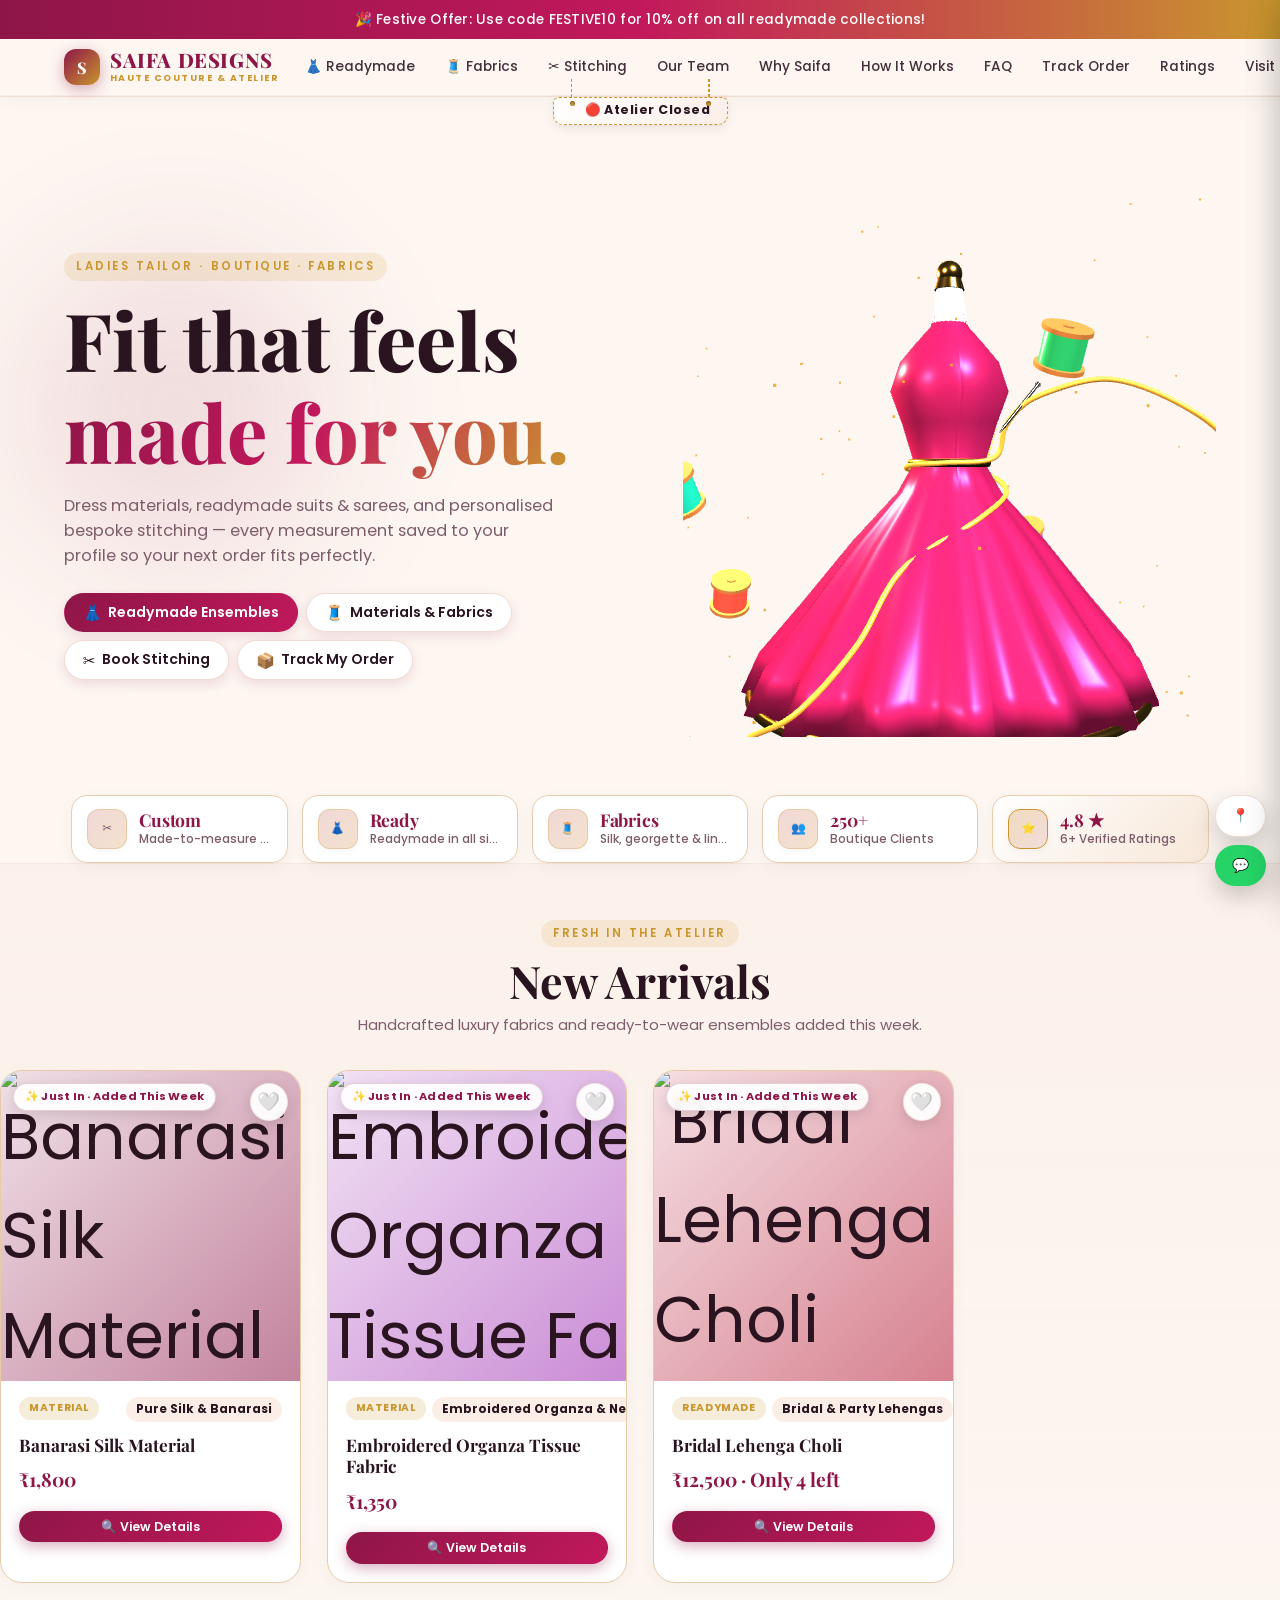
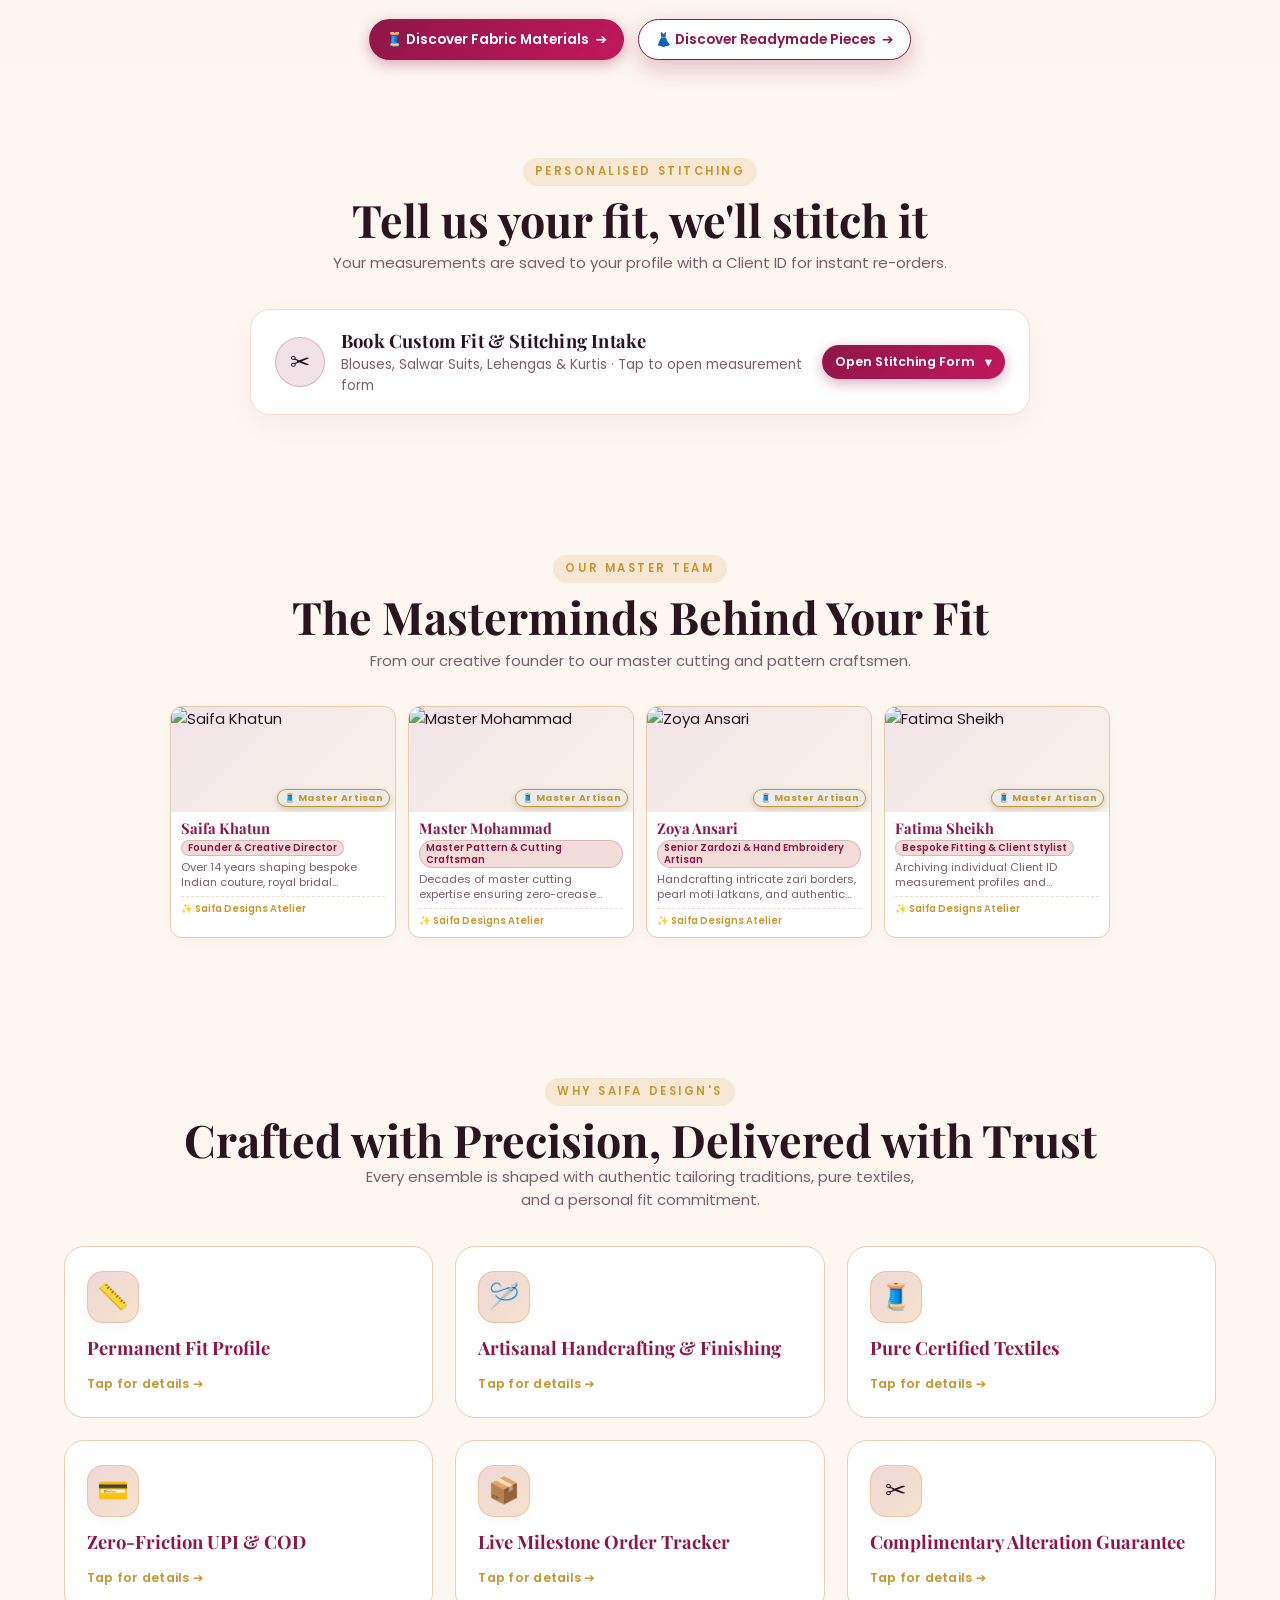
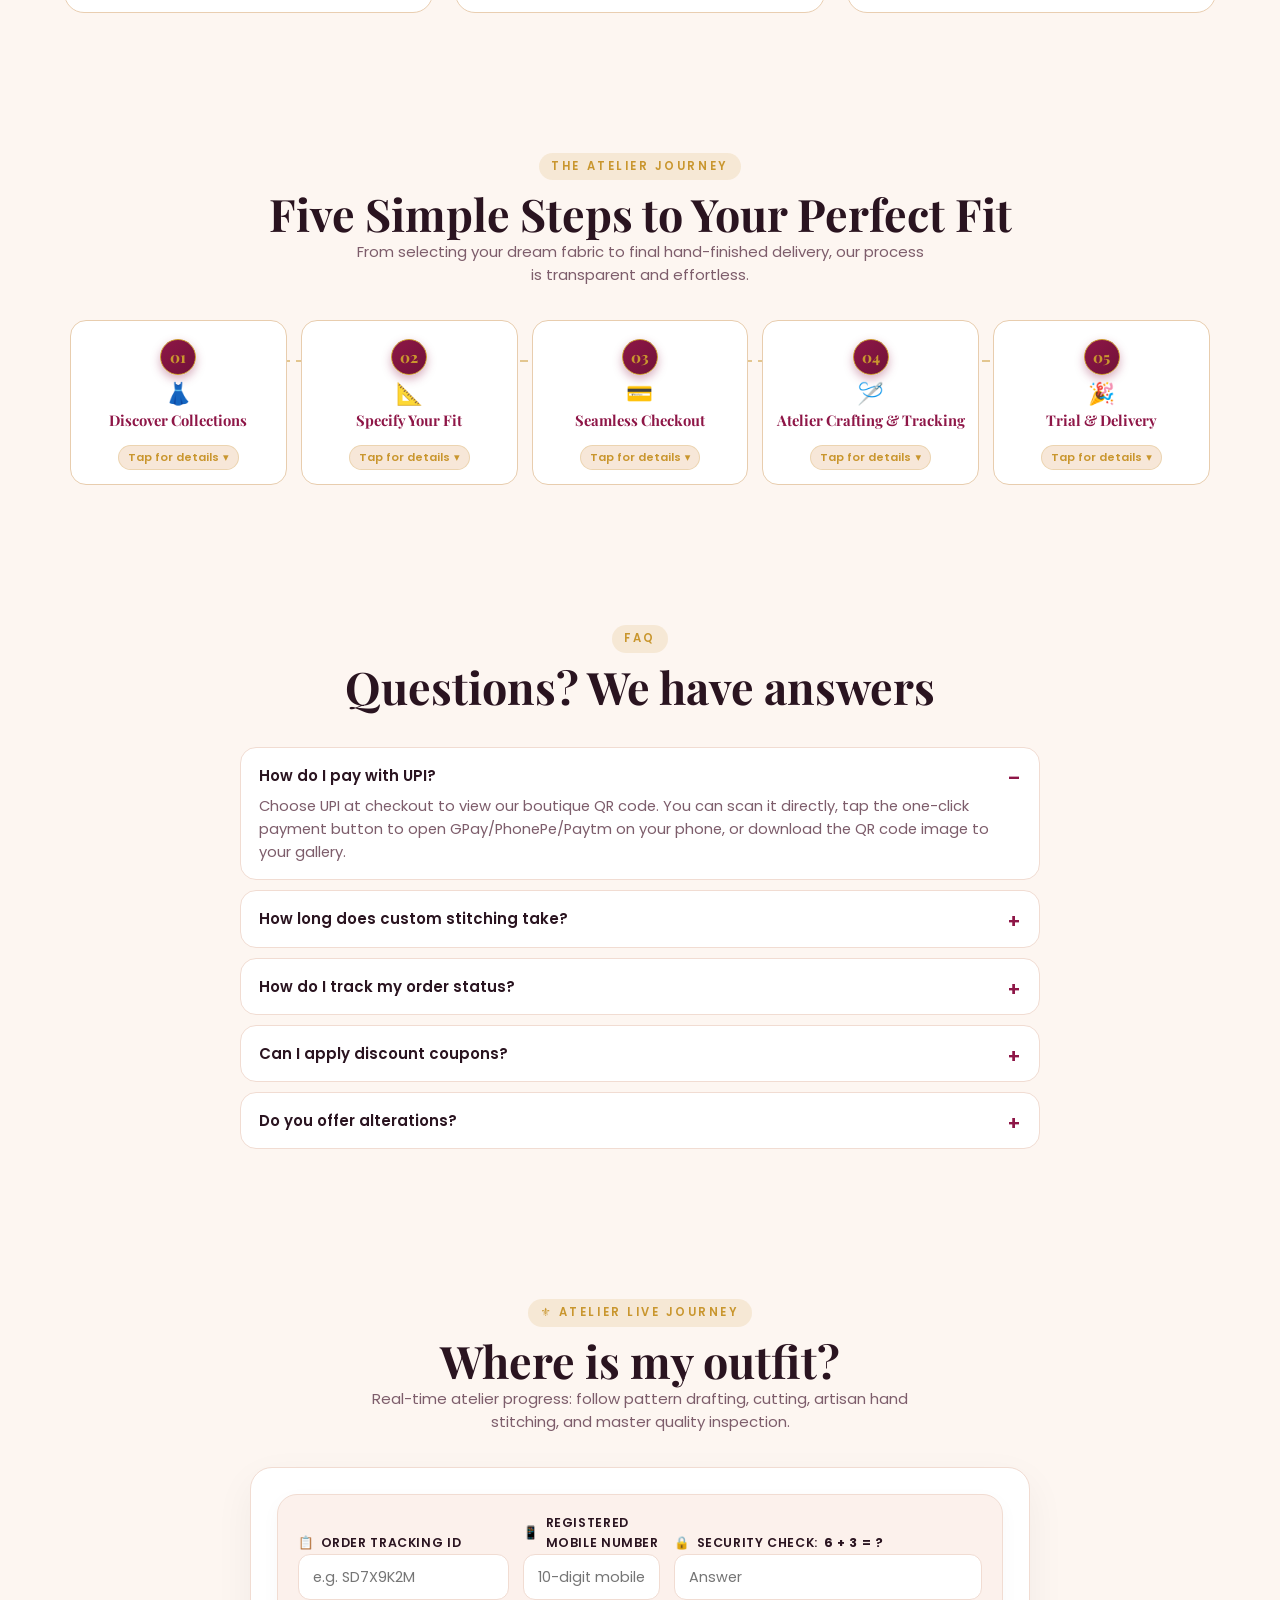
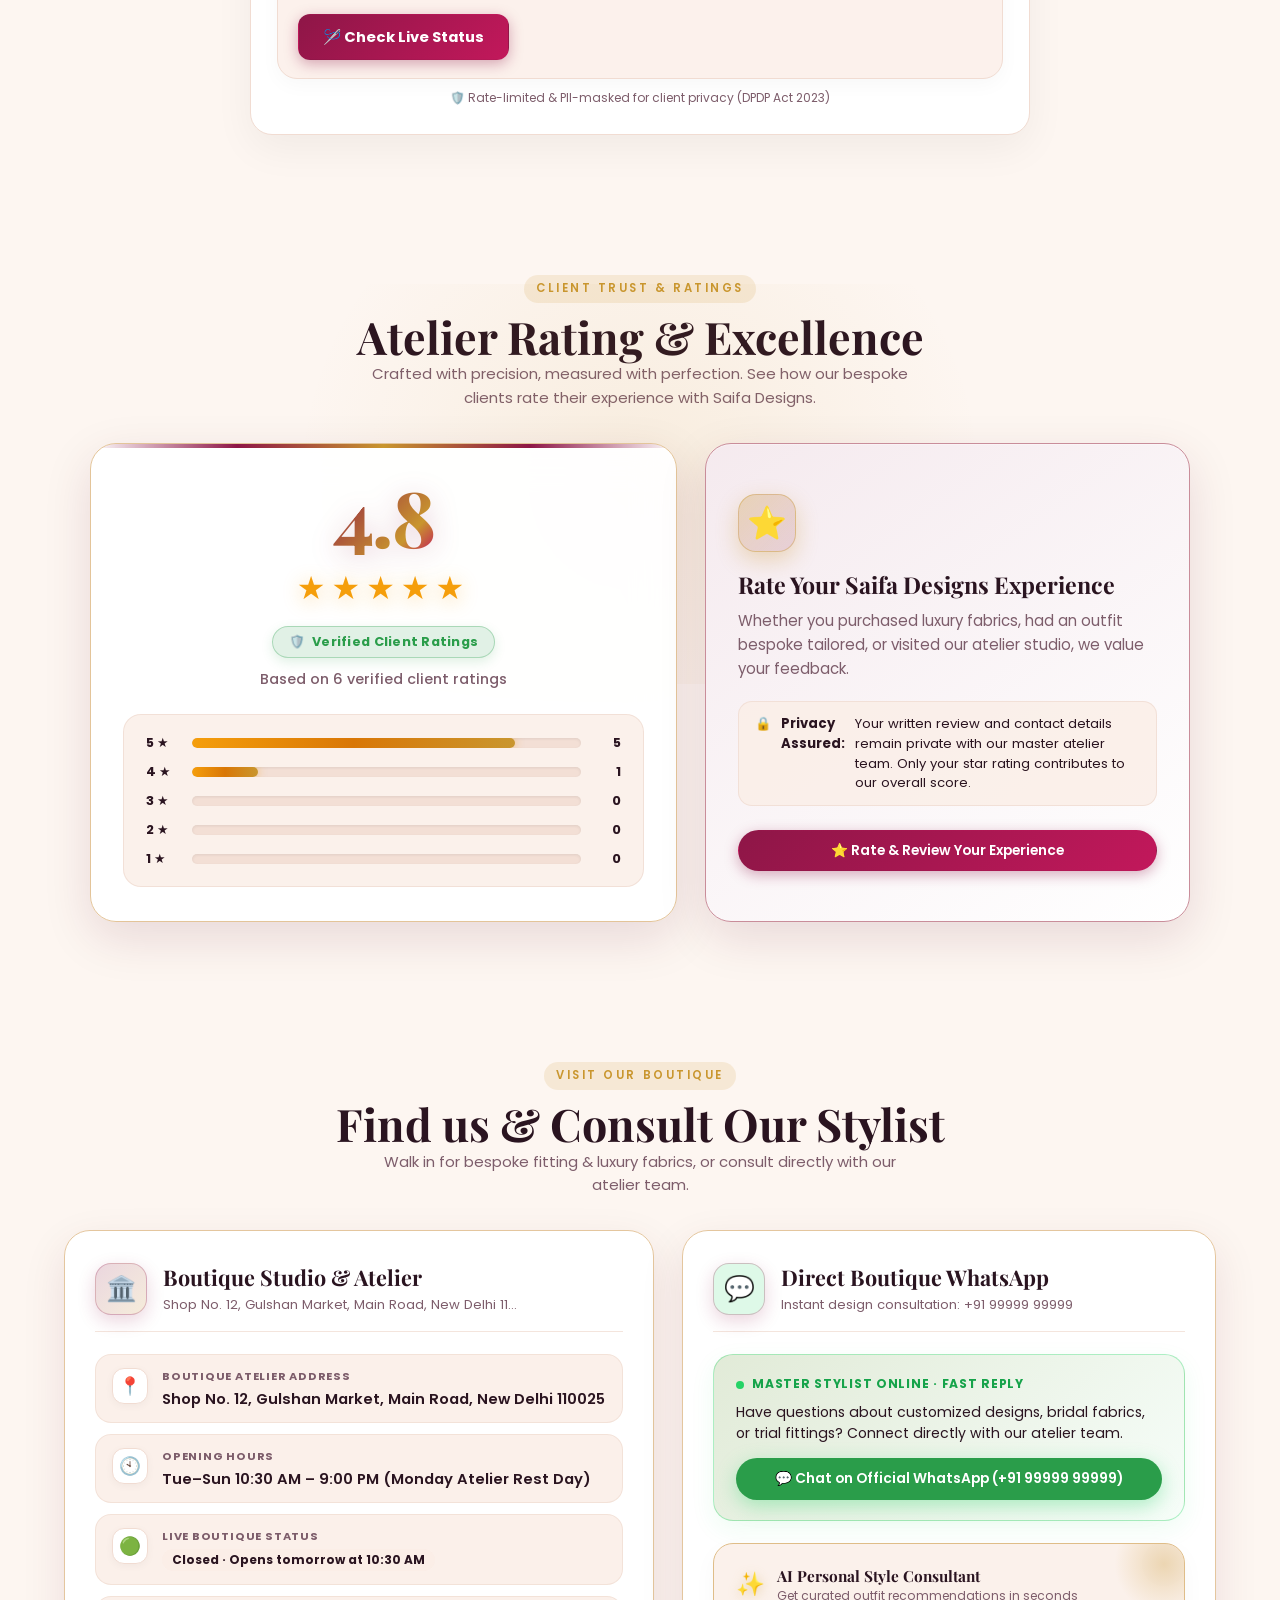
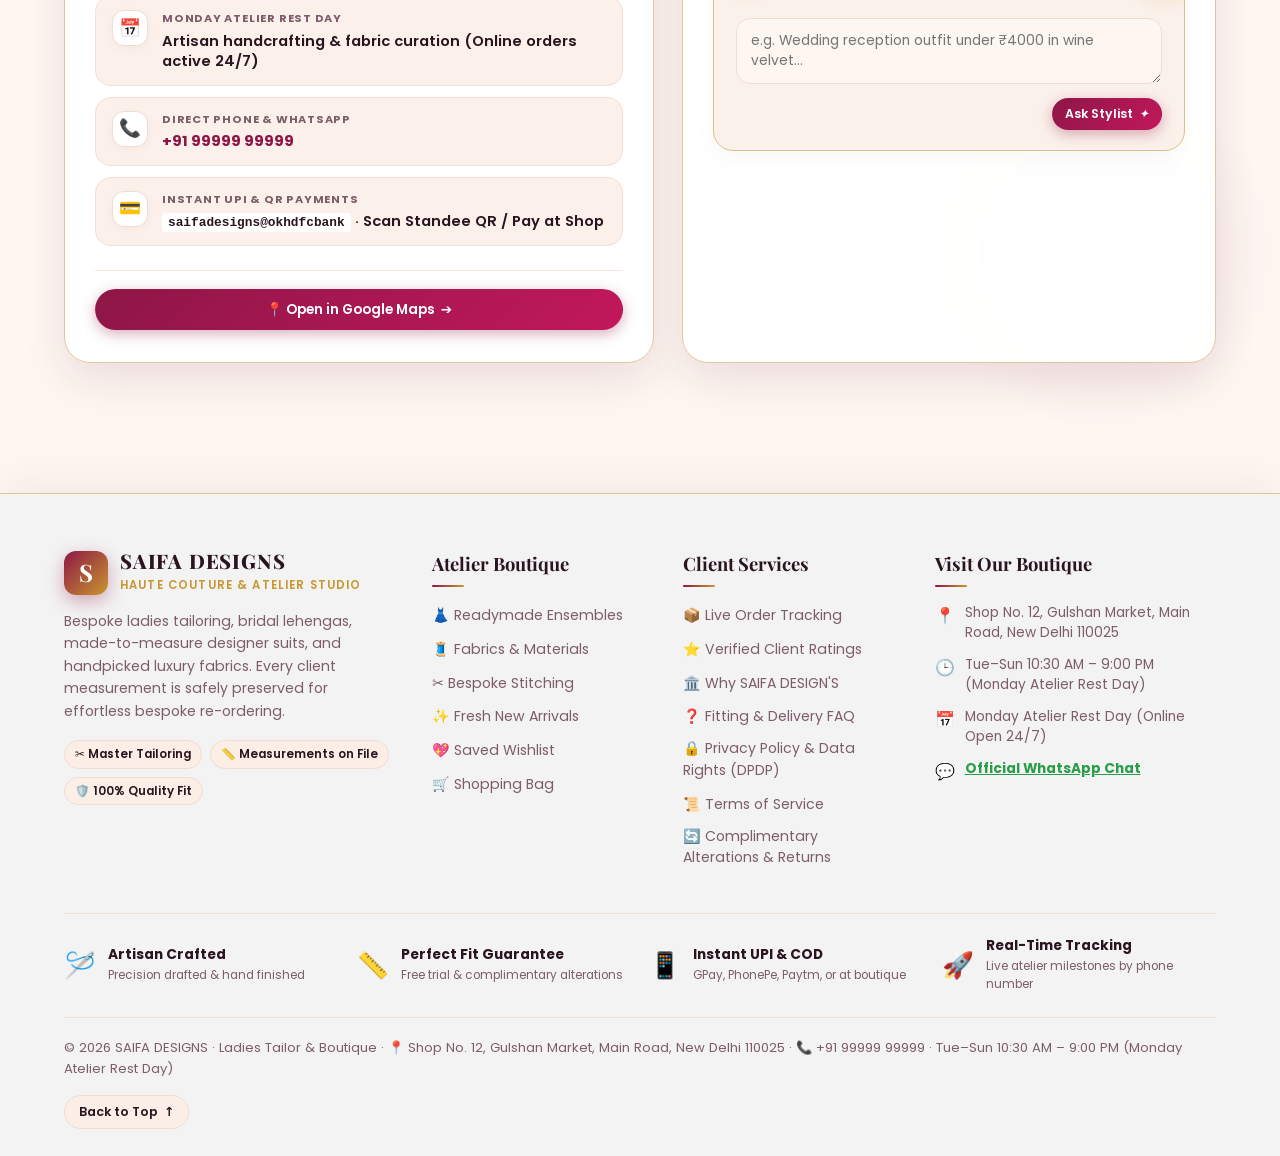
==== commit cb270dcc: "feat: complete enterprise security hardening, DPDP Act 2023 compliance, SEO, and address synchroniza" ====
--- a/index.html
+++ b/index.html
@@ -5,7 +5,58 @@
   <meta charset="utf-8">
   <meta name="viewport" content="width=device-width, initial-scale=1, viewport-fit=cover">
   <meta name="theme-color" content="#8e1647">
-  <title>SAIFA DESIGNS – Ladies Tailor, Boutique &amp; Fabric Studio</title>
+  <title>SAIFA DESIGNS – Ladies Tailor, Boutique &amp; Fabric Studio, New Delhi</title>
+  <meta name="description" content="SAIFA DESIGNS is Delhi's premier bespoke ladies tailor and luxury boutique studio at Gulshan Market, New Delhi. Master pattern drafting, designer suits, lehengas, and pure fabrics with 100% fit guarantee.">
+  <link rel="canonical" href="https://saifadesigns.com/">
+  <link rel="icon" href="icon.svg" type="image/svg+xml">
+  <link rel="manifest" href="manifest.json">
+  <meta property="og:title" content="SAIFA DESIGNS – Ladies Tailor, Boutique &amp; Fabric Studio">
+  <meta property="og:description" content="Delhi's premier bespoke ladies tailor and luxury boutique studio. Master pattern drafting, designer suits, lehengas, and pure fabrics with a 100% fit guarantee.">
+  <meta property="og:type" content="website">
+  <meta property="og:url" content="https://saifadesigns.com/">
+  <meta property="og:image" content="https://saifadesigns.com/icon.svg">
+  <meta name="twitter:card" content="summary_large_image">
+  <meta name="twitter:title" content="SAIFA DESIGNS – Ladies Tailor &amp; Atelier">
+  <meta name="twitter:description" content="Bespoke ladies tailoring, bridal lehengas, designer suits &amp; luxury fabrics in New Delhi.">
+  <meta name="twitter:image" content="https://saifadesigns.com/icon.svg">
+  <script type="application/ld+json">
+  {
+    "@context": "https://schema.org",
+    "@type": ["LocalBusiness", "ClothingStore"],
+    "name": "SAIFA DESIGNS Atelier & Ladies Tailor",
+    "description": "Bespoke ladies tailoring, pattern drafting, bridal lehengas, designer suits and curated luxury fabrics.",
+    "url": "https://saifadesigns.com/",
+    "telephone": "+919289241183",
+    "priceRange": "₹₹",
+    "image": "https://saifadesigns.com/icon.svg",
+    "address": {
+      "@type": "PostalAddress",
+      "streetAddress": "Shop No. 12, Gulshan Market, Main Road",
+      "addressLocality": "New Delhi",
+      "postalCode": "110025",
+      "addressCountry": "IN"
+    },
+    "geo": {
+      "@type": "GeoCoordinates",
+      "latitude": "28.5603",
+      "longitude": "77.2882"
+    },
+    "openingHoursSpecification": [
+      {
+        "@type": "OpeningHoursSpecification",
+        "dayOfWeek": ["Tuesday", "Wednesday", "Thursday", "Friday", "Saturday", "Sunday"],
+        "opens": "10:30",
+        "closes": "21:00"
+      }
+    ],
+    "aggregateRating": {
+      "@type": "AggregateRating",
+      "ratingValue": "4.9",
+      "reviewCount": "250",
+      "bestRating": "5"
+    }
+  }
+  </script>
   <link
     href="https://fonts.googleapis.com/css2?family=Playfair+Display:wght@600;700;800&family=Poppins:wght@300;400;500;600;700&display=swap"
     rel="stylesheet">
@@ -119,12 +170,6 @@
 
         <a class="btn s" id="inst" style="display:none;cursor:pointer">⬇ Install App</a>
 
-        <!-- Modern Staff & Artisan Login Icon Button (Desktop Discreet) -->
-        <a class="btn s login-icon-btn" id="lg" style="cursor:pointer" onclick="openLogin()"
-          title="Staff &amp; Artisan Portal Login">
-          <span class="login-icon">🔑</span> <span class="login-label">Staff Login</span>
-        </a>
-
         <!-- Modern Wishlist Icon Button -->
         <a class="btn s wishlist-btn" id="wb" style="cursor:pointer" onclick="Customer.openWishlist(true)"
           title="View Saved Wishlist">
@@ -166,13 +211,13 @@
         <a class="mob-lk" href="#reviews" onclick="Customer.closeMobileNav()">⭐ Client Ratings</a>
         <a class="mob-lk" href="#contact" onclick="Customer.closeMobileNav()">🏛️ Visit Boutique</a>
       </div>
-      <!-- Mobile Navigation Drawer Footer with Dedicated Login / My Account -->
+      <!-- Mobile Navigation Drawer Footer for Customer Measurements & Fitting Profile -->
       <div class="mobile-nav-footer">
-        <a class="mob-account-btn" href="javascript:void(0)" onclick="Customer.closeMobileNav(); openLogin()">
-          <span class="mob-acc-icon">👤</span>
+        <a class="mob-account-btn" href="#stitch" onclick="Customer.closeMobileNav(); Customer.openStitchingForm()">
+          <span class="mob-acc-icon">✂️</span>
           <div class="mob-acc-text">
-            <strong>Login / My Account</strong>
-            <small>Staff, Artisan &amp; Client Portal</small>
+            <strong>Bespoke Fit Profile</strong>
+            <small>Save &amp; View Your Measurements</small>
           </div>
           <span class="mob-acc-arrow">➔</span>
         </a>
@@ -294,7 +339,7 @@
     <div class="stat">
       <div class="stat-icon-wrap"><span class="stat-emoji">👥</span></div>
       <div class="stat-info">
-        <b class="stat-value" id="heroCustStat">0+</b>
+        <b class="stat-value" id="heroCustStat">250+</b>
         <span class="stat-label">Boutique Clients</span>
       </div>
     </div>
@@ -307,8 +352,8 @@
       aria-label="View verified boutique client ratings">
       <div class="stat-icon-wrap star-gold"><span class="stat-emoji">⭐</span></div>
       <div class="stat-info">
-        <b class="stat-value" id="heroRatingStat">5.0 ★</b>
-        <span class="stat-label" id="heroRatingCount">Verified Ratings</span>
+        <b class="stat-value" id="heroRatingStat">4.9 ★</b>
+        <span class="stat-label" id="heroRatingCount">250+ Verified Ratings</span>
       </div>
     </div>
   </div>
@@ -554,18 +599,26 @@
       <div class="track track-input-deck">
         <div class="track-input-group">
           <label for="tk"><span>📋</span> Order Tracking ID</label>
-          <input id="tk" placeholder="e.g. SD4K9XQ" autocomplete="off" onkeydown="if(event.key==='Enter')track()">
+          <input id="tk" placeholder="e.g. SD7X9K2M" autocomplete="off" onkeydown="if(event.key==='Enter')track()">
         </div>
         <div class="track-input-group">
           <label for="tp"><span>📱</span> Registered Mobile Number</label>
           <input id="tp" type="tel" placeholder="10-digit mobile" maxlength="14" autocomplete="tel"
             onkeydown="if(event.key==='Enter')track()">
         </div>
+        <div class="track-input-group track-captcha-group">
+          <label for="trackCaptcha"><span>🔒</span> Security Check: <b id="trackCaptchaQuestion">6 + 4 = ?</b></label>
+          <input id="trackCaptcha" type="text" placeholder="Answer" maxlength="4" autocomplete="off"
+            onkeydown="if(event.key==='Enter')track()">
+        </div>
         <div class="track-btn-group">
           <button class="btn p track-submit-btn" style="width:100%" onclick="track()">
             <span>🪡 Check Live Status</span>
           </button>
         </div>
+      </div>
+      <div class="track-security-note" style="display:flex;align-items:center;justify-content:center;gap:6px;font-size:0.75rem;color:var(--mu);margin-top:10px;text-align:center">
+        <span>🛡️ Rate-limited &amp; PII-masked for client privacy (DPDP Act 2023)</span>
       </div>
       <div id="tres"></div>
     </div>
@@ -588,15 +641,15 @@
       <!-- Main Rating Score Card -->
       <div class="rating-display-card">
         <div class="rating-big-badge">
-          <span class="rating-big-num" id="ratingBigScore">5.0</span>
-          <div class="rating-stars-row" id="ratingStarsVisual" aria-label="5 out of 5 stars">
+          <span class="rating-big-num" id="ratingBigScore">4.9</span>
+          <div class="rating-stars-row" id="ratingStarsVisual" aria-label="4.9 out of 5 stars">
             ★★★★★
           </div>
           <div class="rating-verified-tag">
             <span class="verified-shield">🛡️</span> Verified Client Ratings
           </div>
           <div class="rating-count-text" id="ratingCountLabel">
-            Calculating verified ratings...
+            4.9 ★ based on 250+ verified atelier client fittings
           </div>
         </div>
 
@@ -750,9 +803,11 @@
         <ul class="footer-nav-list">
           <li><a href="#track">📦 Live Order Tracking</a></li>
           <li><a href="#reviews">⭐ Verified Client Ratings</a></li>
-          <li><a href="#about">🏛️ About Our Atelier</a></li>
+          <li><a href="#about">🏛️ Why SAIFA DESIGN'S</a></li>
           <li><a href="#faq">❓ Fitting &amp; Delivery FAQ</a></li>
-          <li><a href="javascript:void(0)" onclick="openLogin()">🔑 Staff &amp; Artisan Portal</a></li>
+          <li><a href="privacy.html" onclick="if(window.Customer){Customer.openPolicyModal('privacy');return false;}">🔒 Privacy Policy &amp; Data Rights (DPDP)</a></li>
+          <li><a href="terms.html" onclick="if(window.Customer){Customer.openPolicyModal('terms');return false;}">📜 Terms of Service</a></li>
+          <li><a href="returns.html" onclick="if(window.Customer){Customer.openPolicyModal('returns');return false;}">🔄 Complimentary Alterations &amp; Returns</a></li>
         </ul>
       </div>
 
@@ -817,7 +872,7 @@
     <div class="footer-bottom-bar" id="foot">
       <div class="footer-bottom-inner">
         <span id="footCopy">© 2026 SAIFA DESIGNS · Ladies Tailor, Boutique &amp; Fabric Studio · All Rights
-          Reserved</span>
+          Reserved · <a href="javascript:void(0)" onclick="openLogin()" style="color:var(--mu);text-decoration:none;font-size:0.72rem;opacity:0.6" title="Atelier Staff Portal">Staff Portal</a></span>
         <button class="footer-top-btn" onclick="window.scrollTo({top:0,behavior:'smooth'})" title="Back to Top">
           <span>Back to Top</span> <b>↑</b>
         </button>
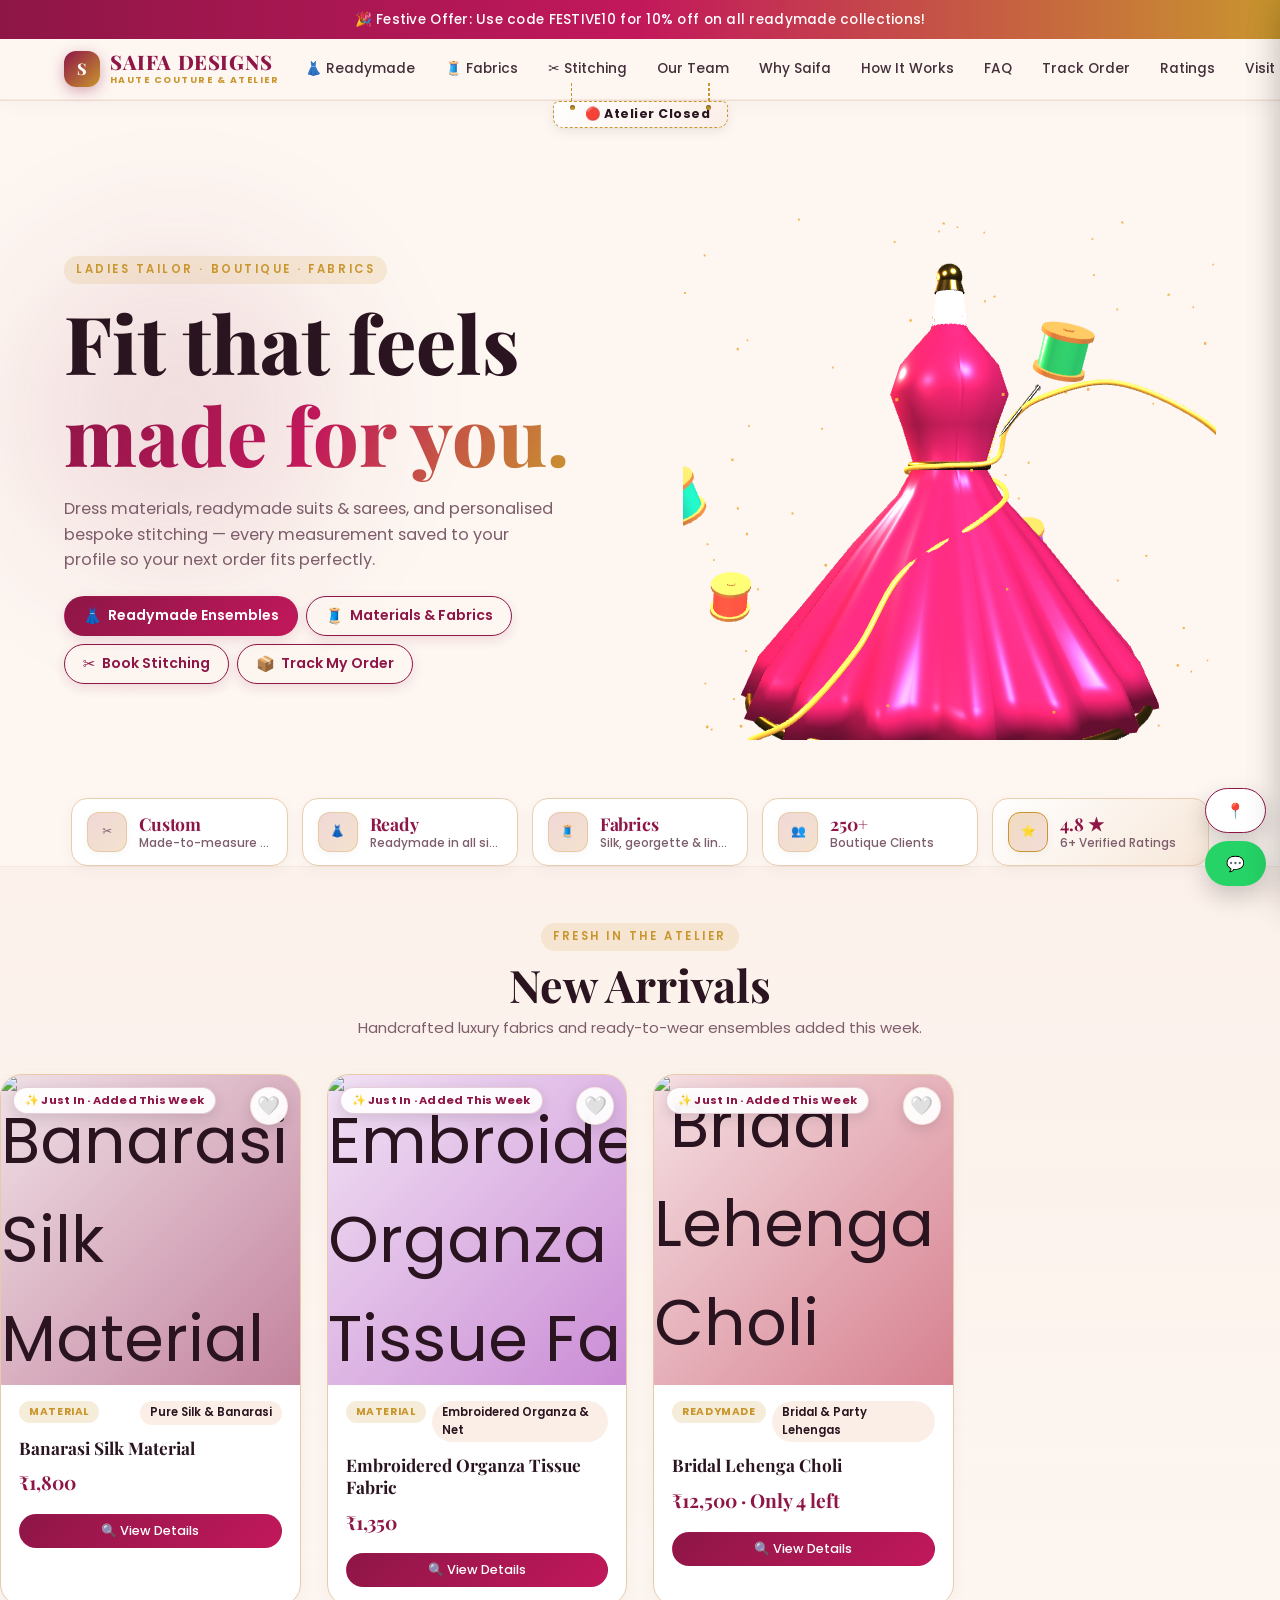
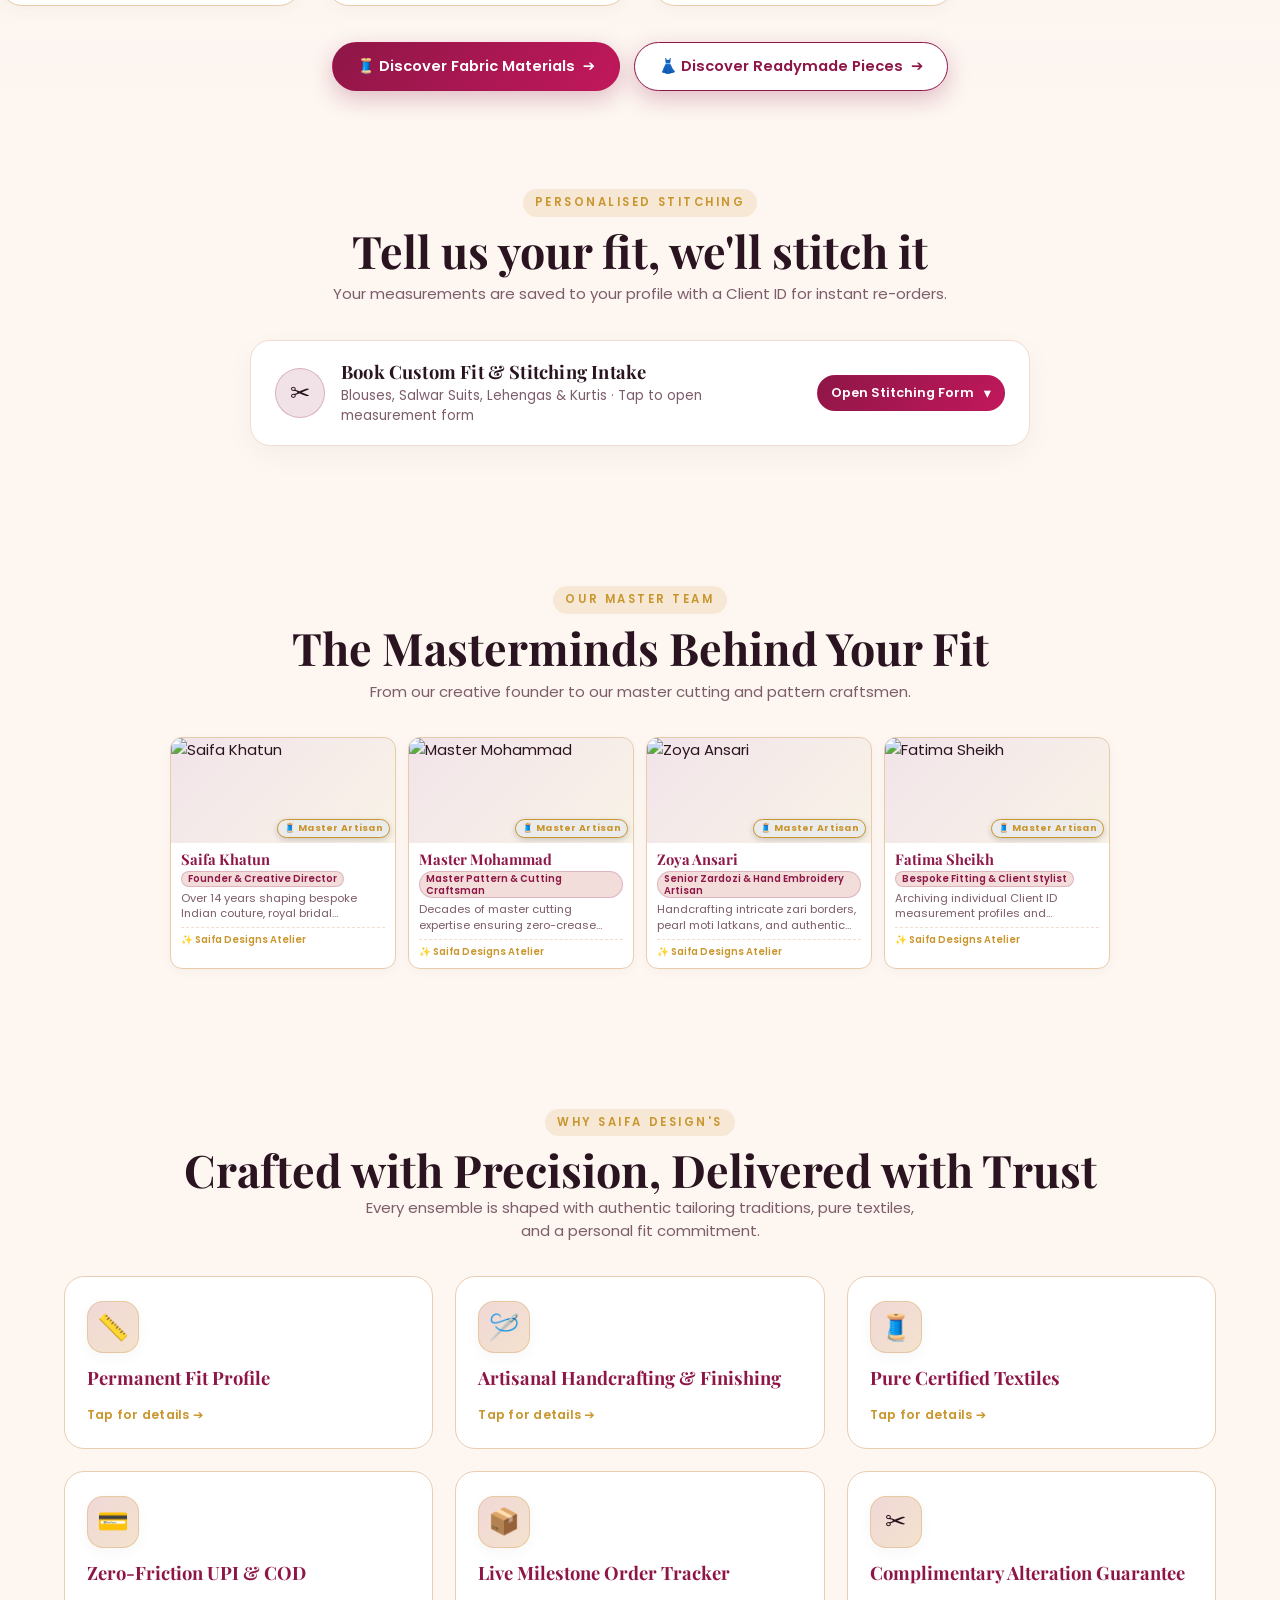
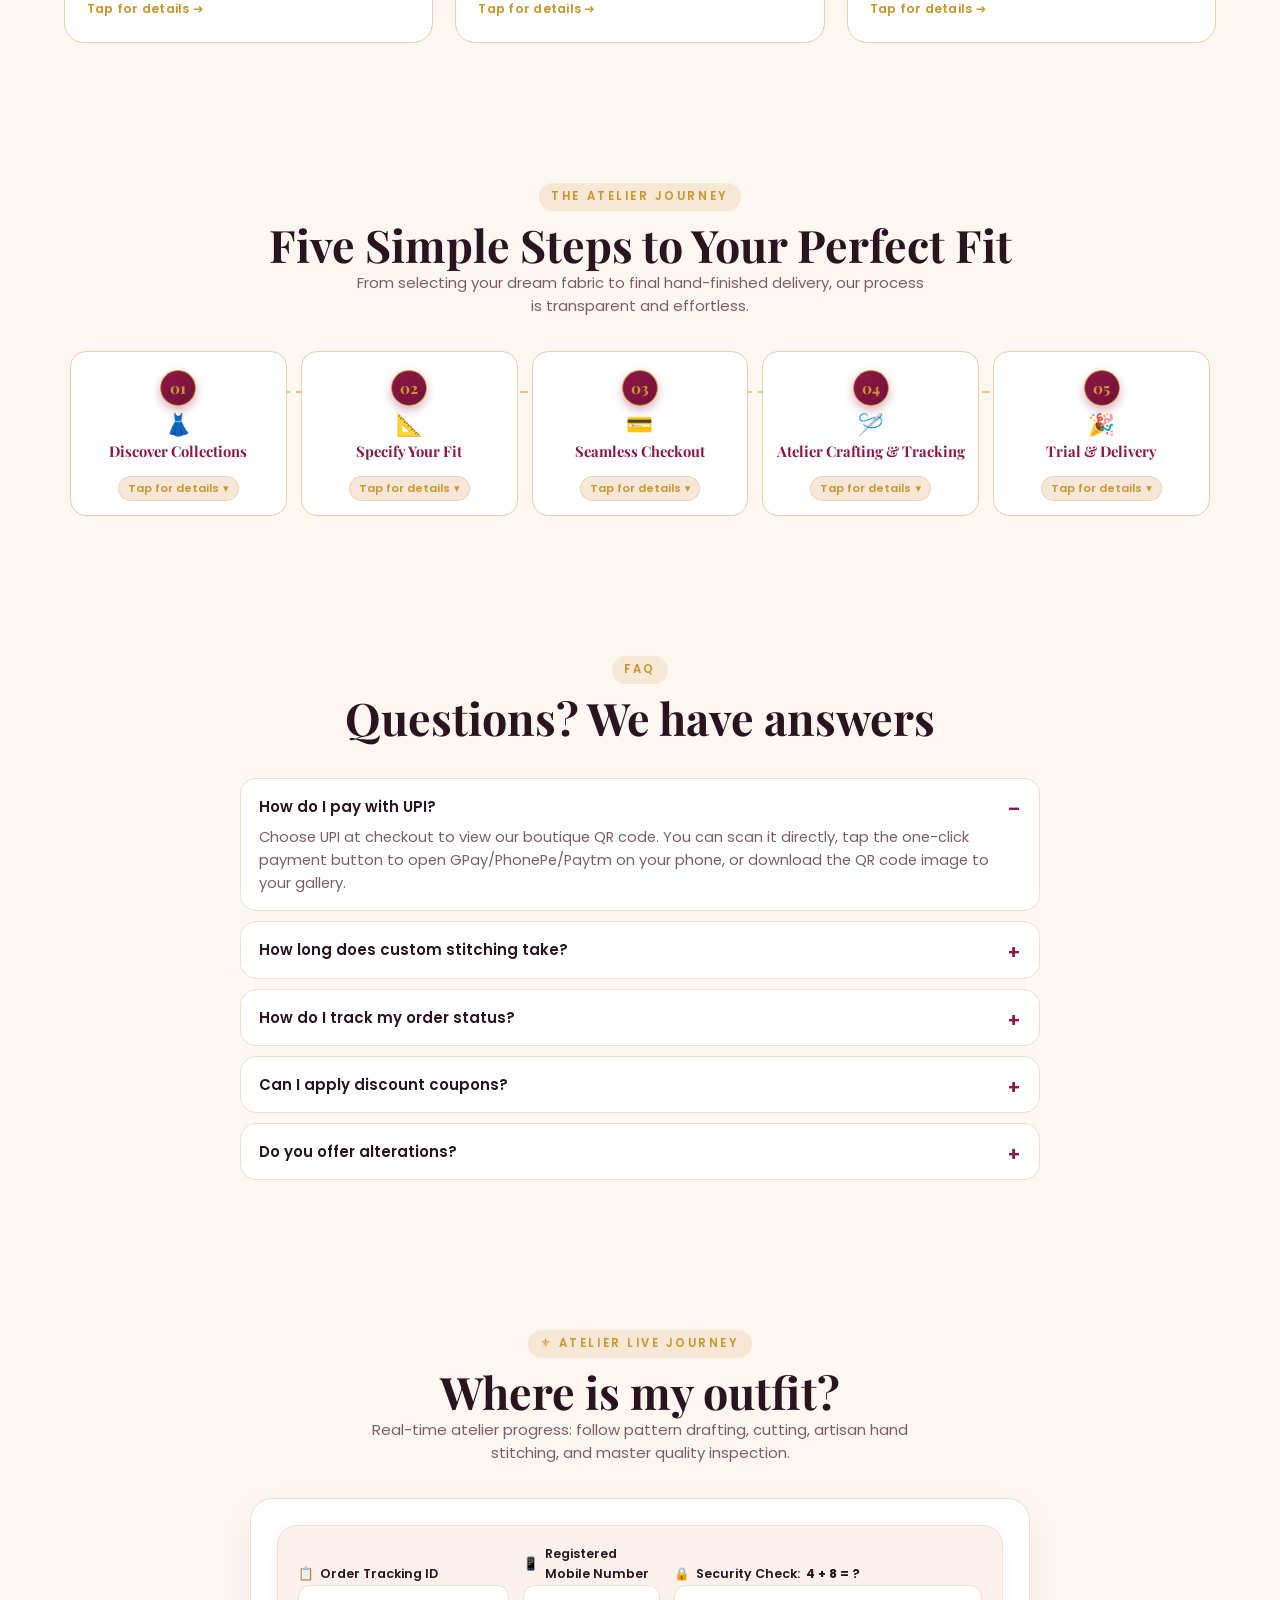
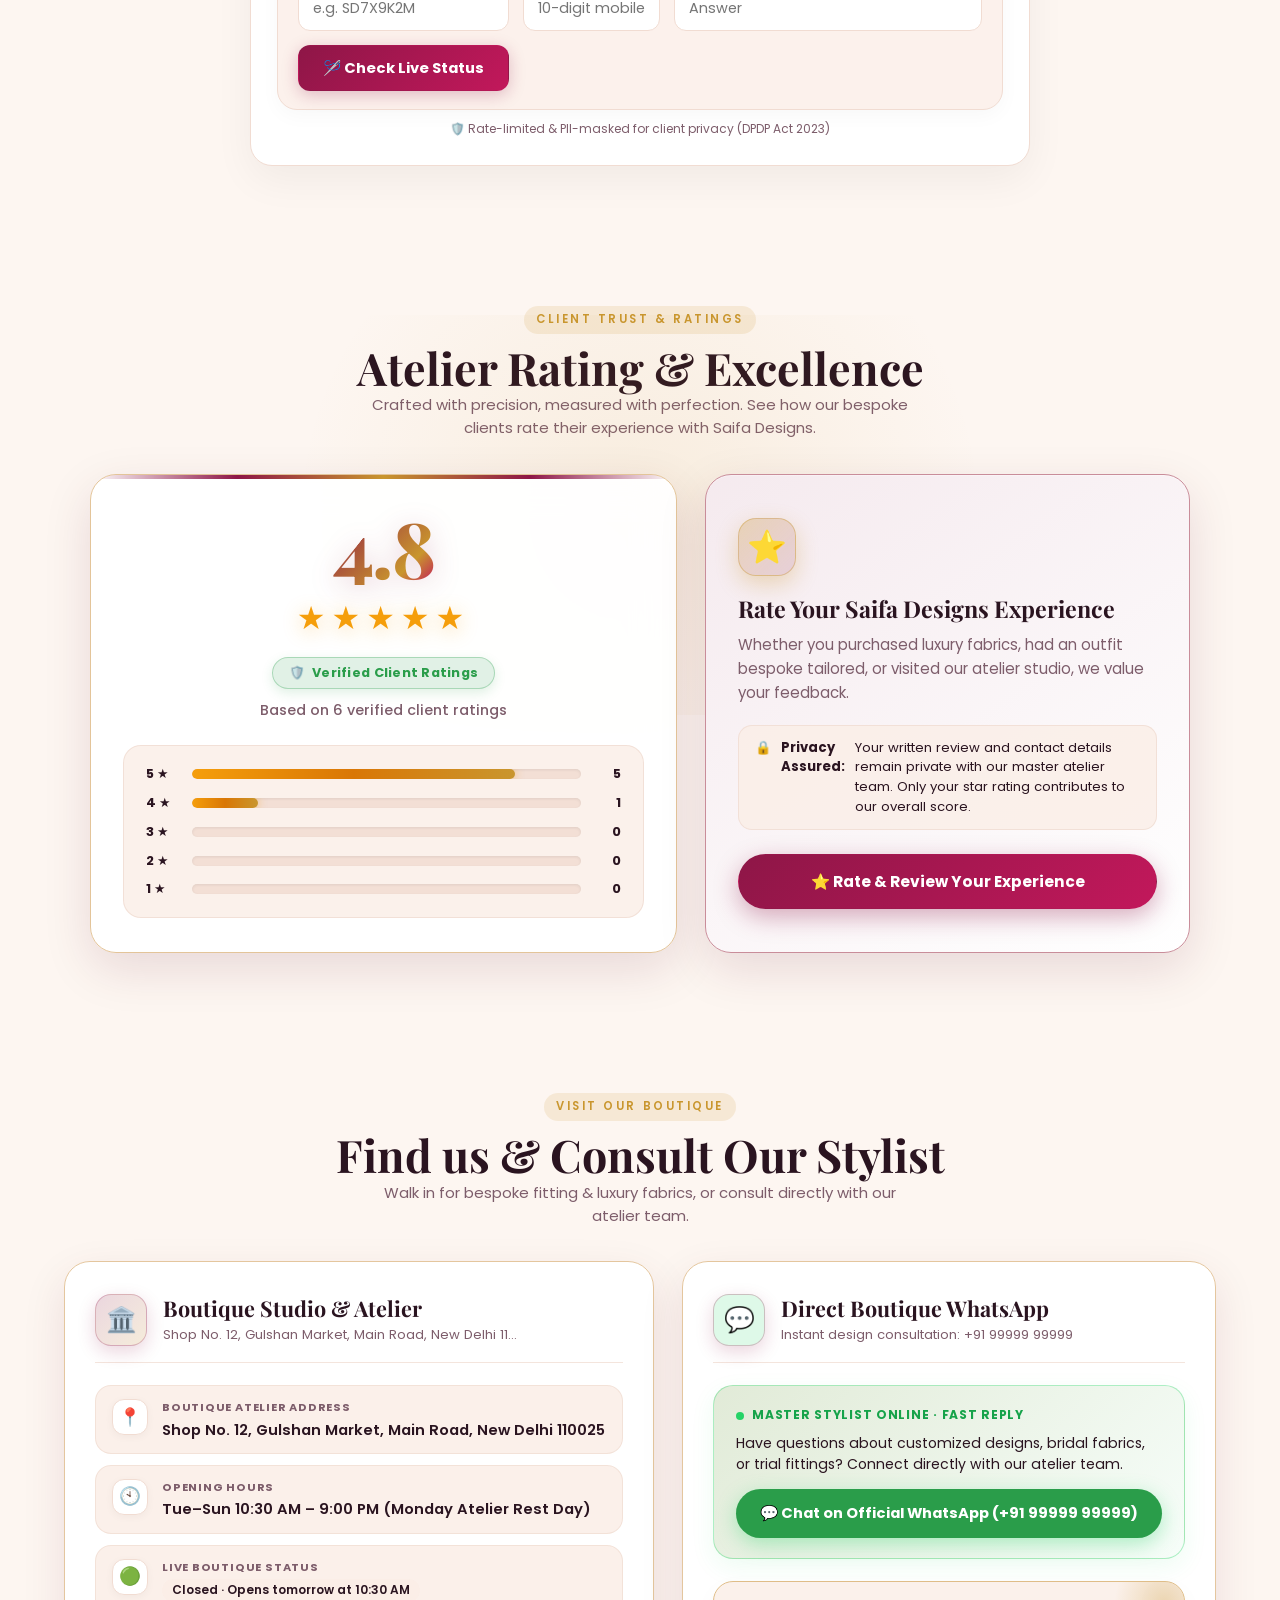
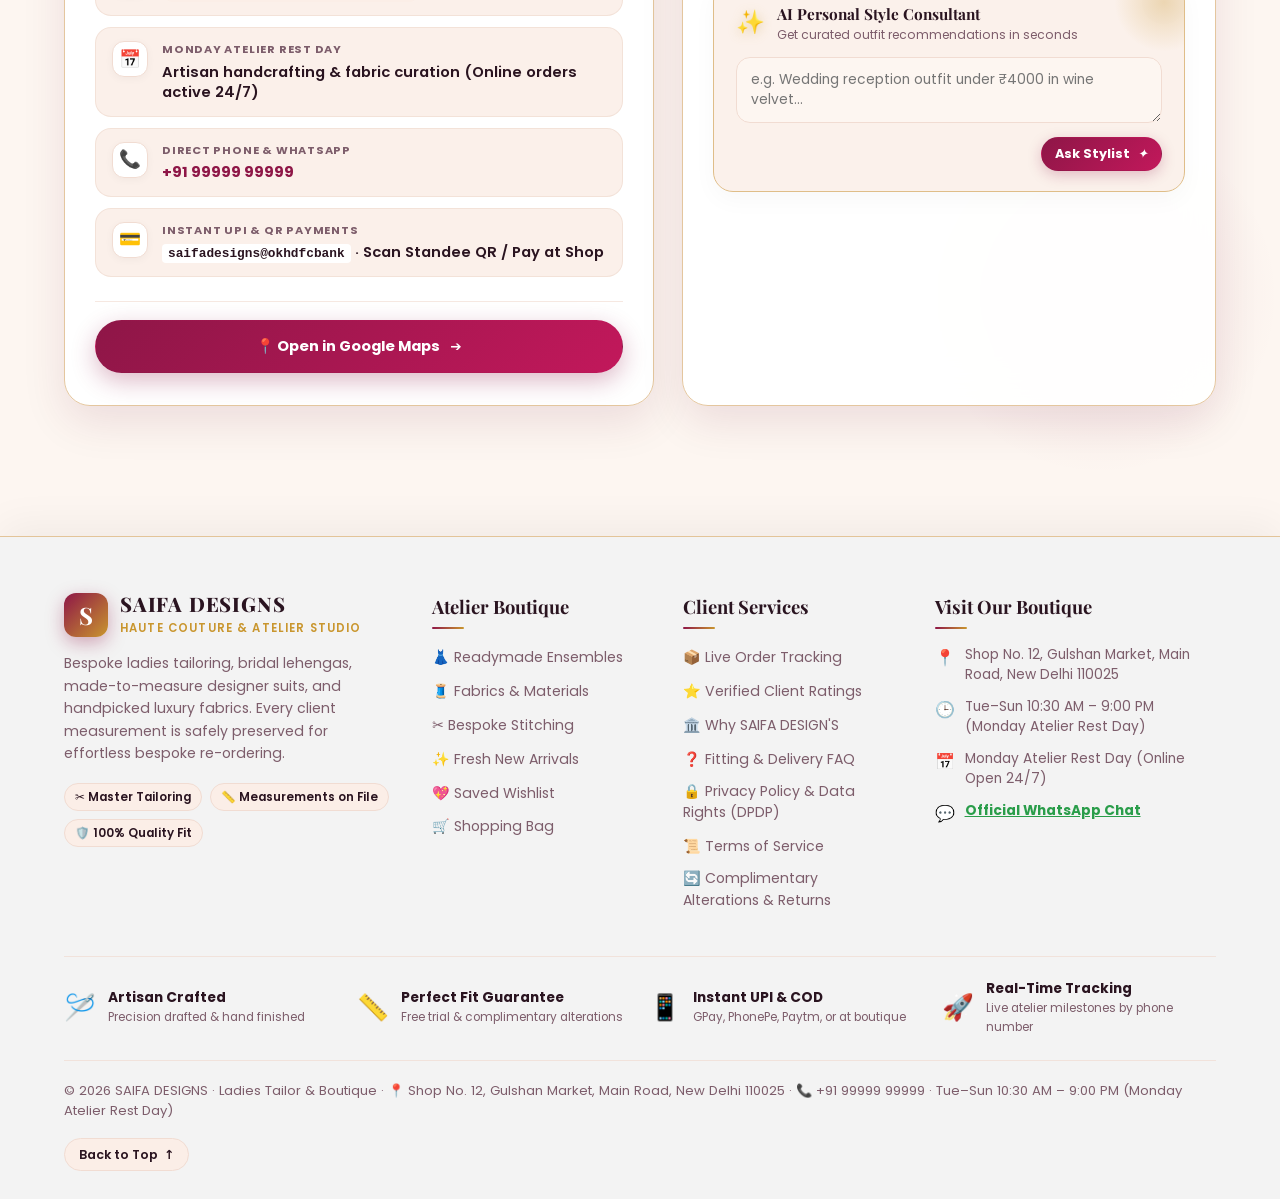
==== commit 4904e621: "feat: decouple customer storefront and dedicated atelier admin portal with realtime order sync" ====
--- a/index.html
+++ b/index.html
@@ -61,8 +61,6 @@
     href="https://fonts.googleapis.com/css2?family=Playfair+Display:wght@600;700;800&family=Poppins:wght@300;400;500;600;700&display=swap"
     rel="stylesheet">
   <link rel="stylesheet" href="css/style.css">
-  <link rel="stylesheet" href="css/admin.css">
-  <link rel="stylesheet" href="css/login.css">
   <script>(function () { try { var t = localStorage.getItem("saifa_theme") || (window.matchMedia("(prefers-color-scheme: dark)").matches ? "dark" : "light"); document.documentElement.setAttribute("data-theme", t); } catch (e) { } })();</script>
 </head>
 
@@ -872,7 +870,7 @@
     <div class="footer-bottom-bar" id="foot">
       <div class="footer-bottom-inner">
         <span id="footCopy">© 2026 SAIFA DESIGNS · Ladies Tailor, Boutique &amp; Fabric Studio · All Rights
-          Reserved · <a href="javascript:void(0)" onclick="openLogin()" style="color:var(--mu);text-decoration:none;font-size:0.72rem;opacity:0.6" title="Atelier Staff Portal">Staff Portal</a></span>
+          Reserved · <a href="admin.html" target="_blank" rel="noopener" style="color:var(--mu);text-decoration:none;font-size:0.72rem;opacity:0.6" title="Atelier Staff Portal">Staff Portal ➔</a></span>
         <button class="footer-top-btn" onclick="window.scrollTo({top:0,behavior:'smooth'})" title="Back to Top">
           <span>Back to Top</span> <b>↑</b>
         </button>
@@ -889,7 +887,6 @@
   <div class="ov" id="ov">
     <div class="md" id="md"></div>
   </div>
-  <div id="pn"></div>
   <div class="toast" id="tt"></div>
 
   <!-- Libraries with Local Fallbacks -->
@@ -902,15 +899,13 @@
   <script src="https://www.gstatic.com/firebasejs/9.23.0/firebase-firestore-compat.js"></script>
   <script src="js/firebase-config.js"></script>
 
-  <!-- Modular Application Architecture -->
+  <!-- Modular Customer Application Architecture -->
   <script src="js/data.js"></script>
   <script src="js/security.js"></script>
   <script src="js/realtime.js"></script>
   <script src="js/backend.js"></script>
   <script src="js/ai.js"></script>
   <script src="js/customer.js"></script>
-  <script src="js/worker.js"></script>
-  <script src="js/admin.js"></script>
   <script src="js/app.js"></script>
 </body>
 
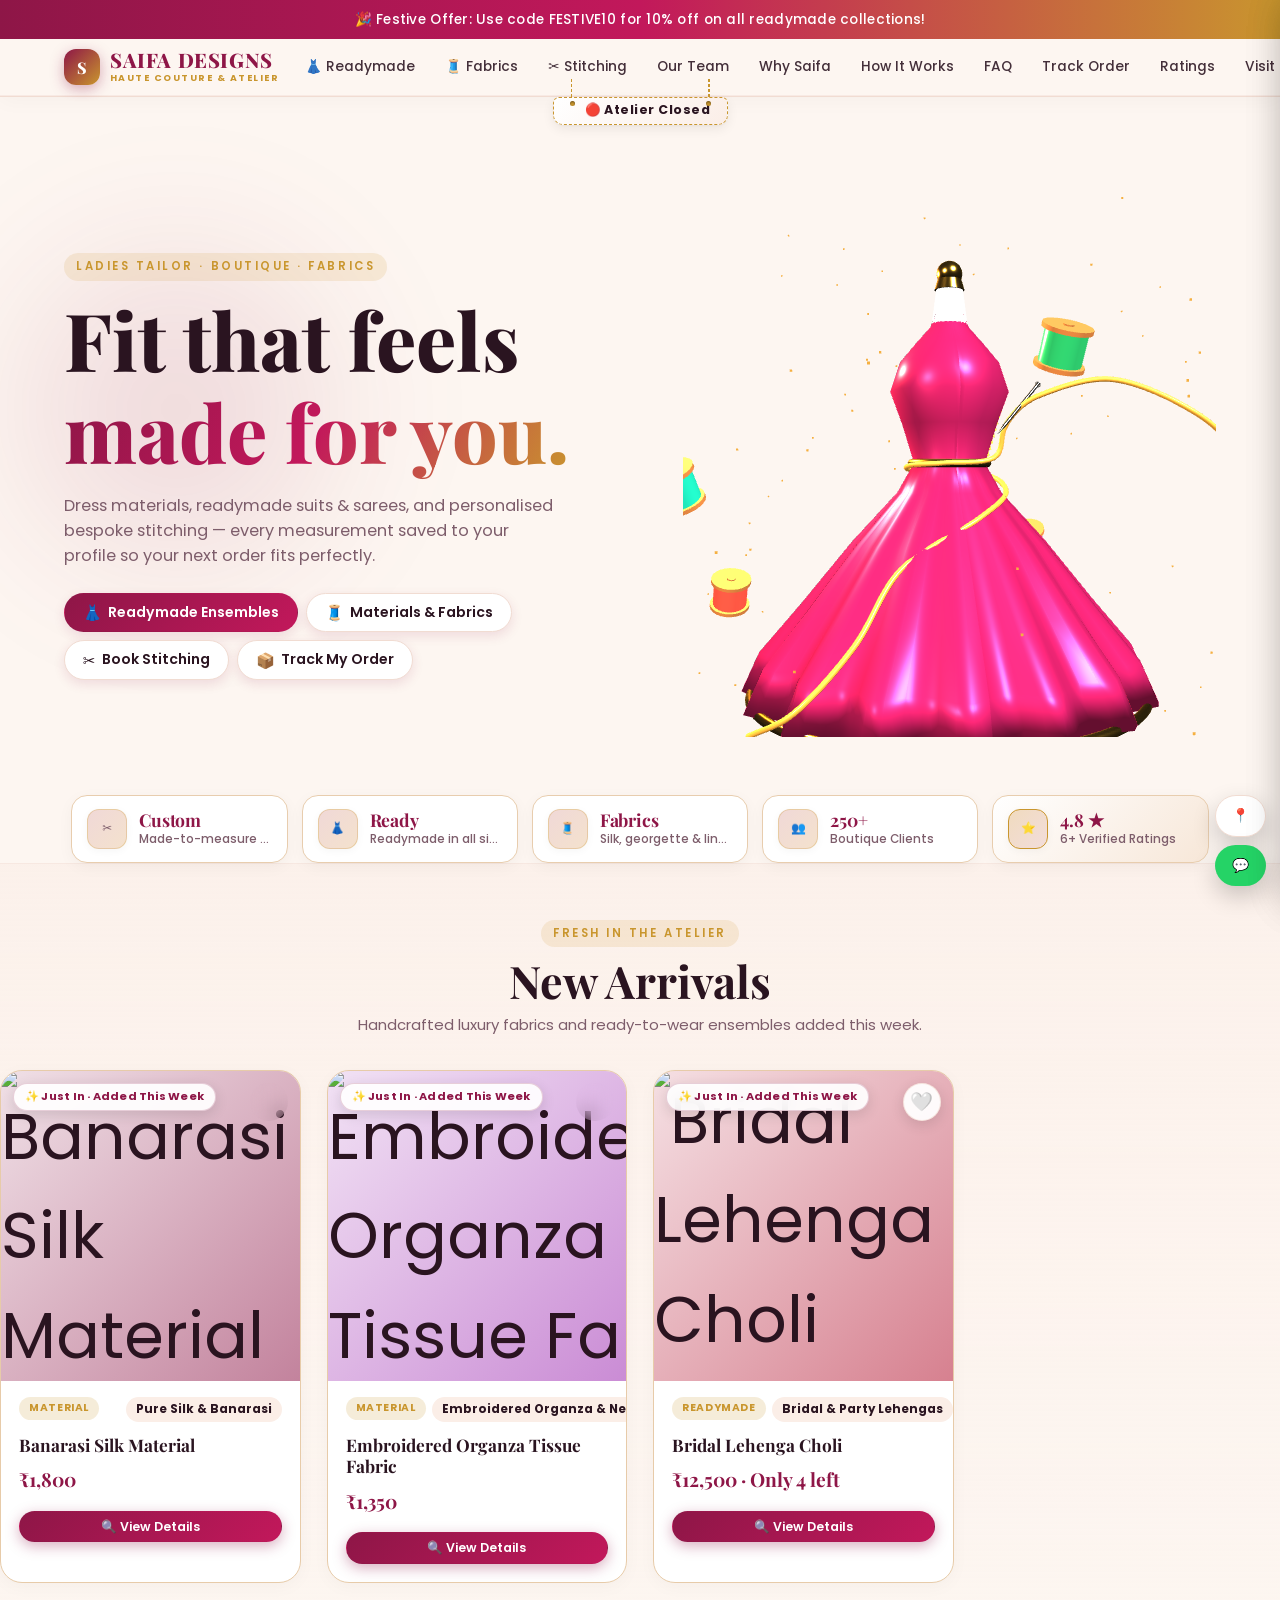
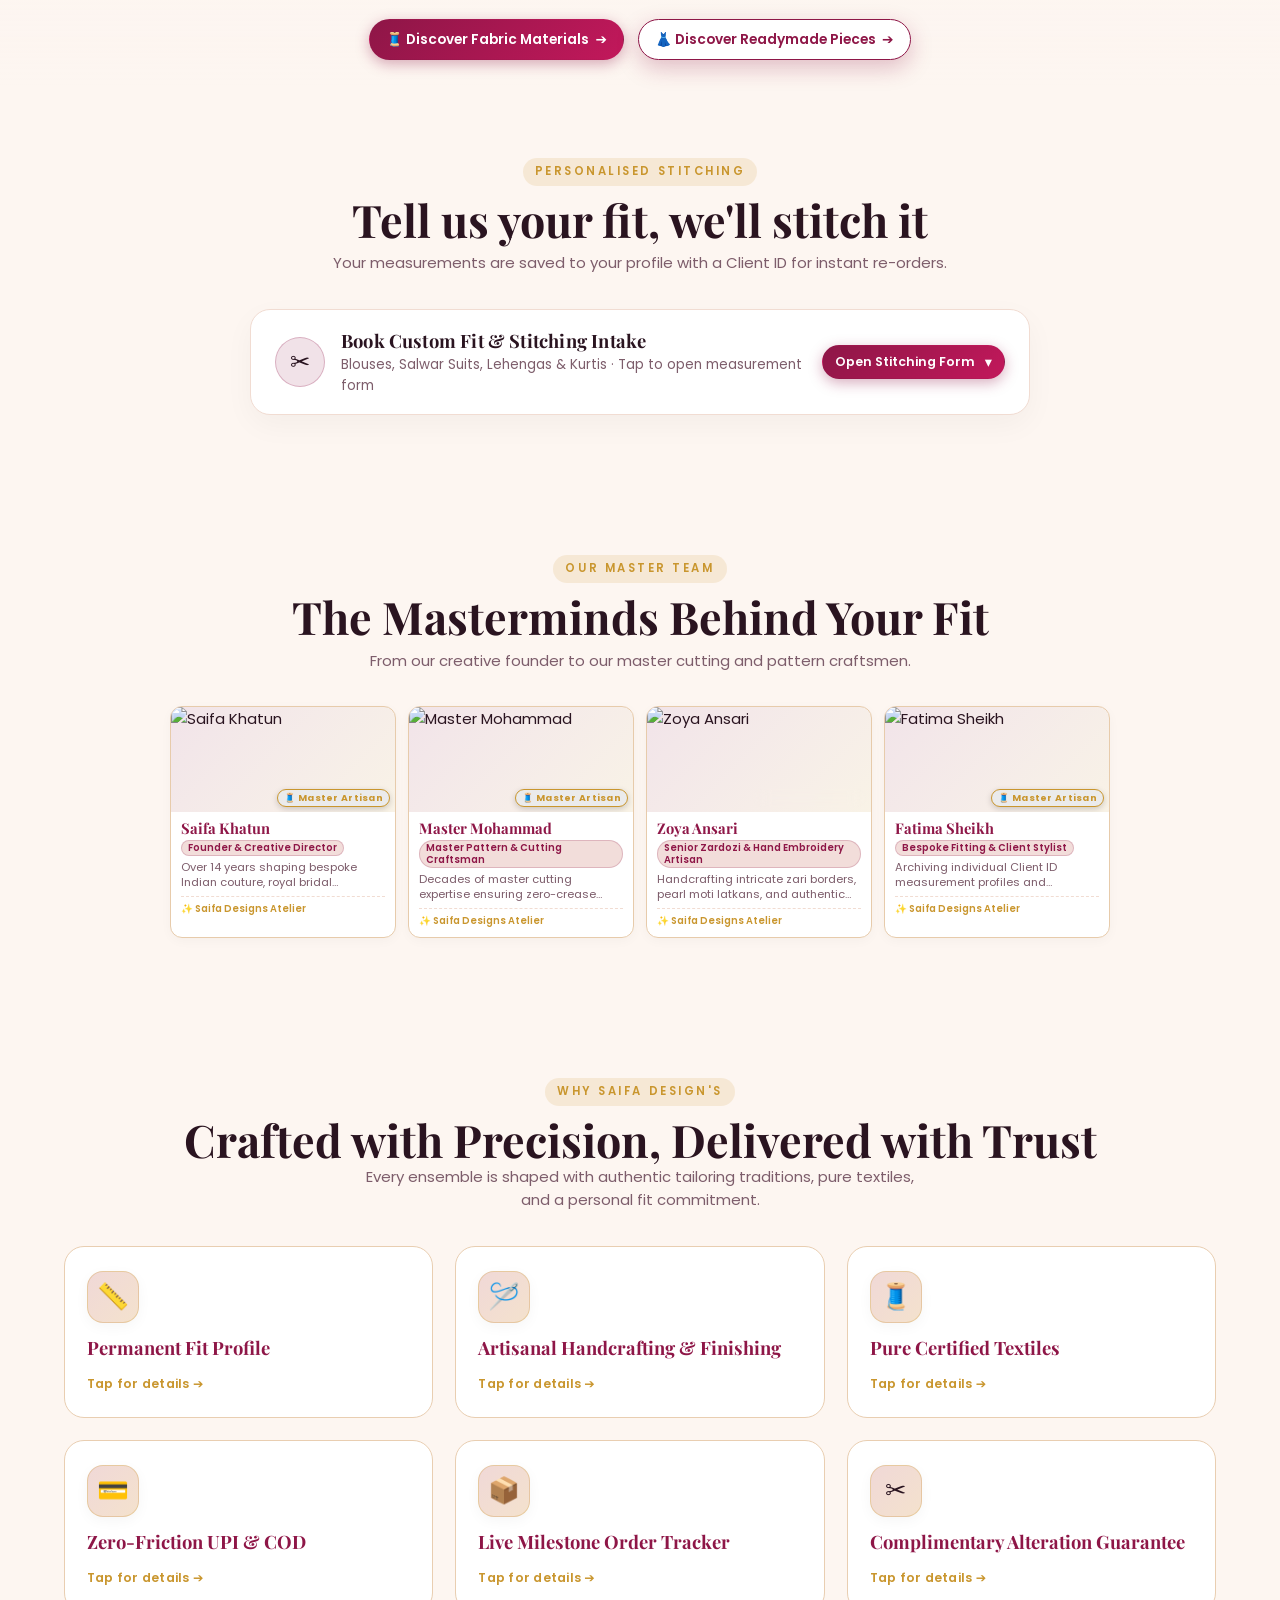
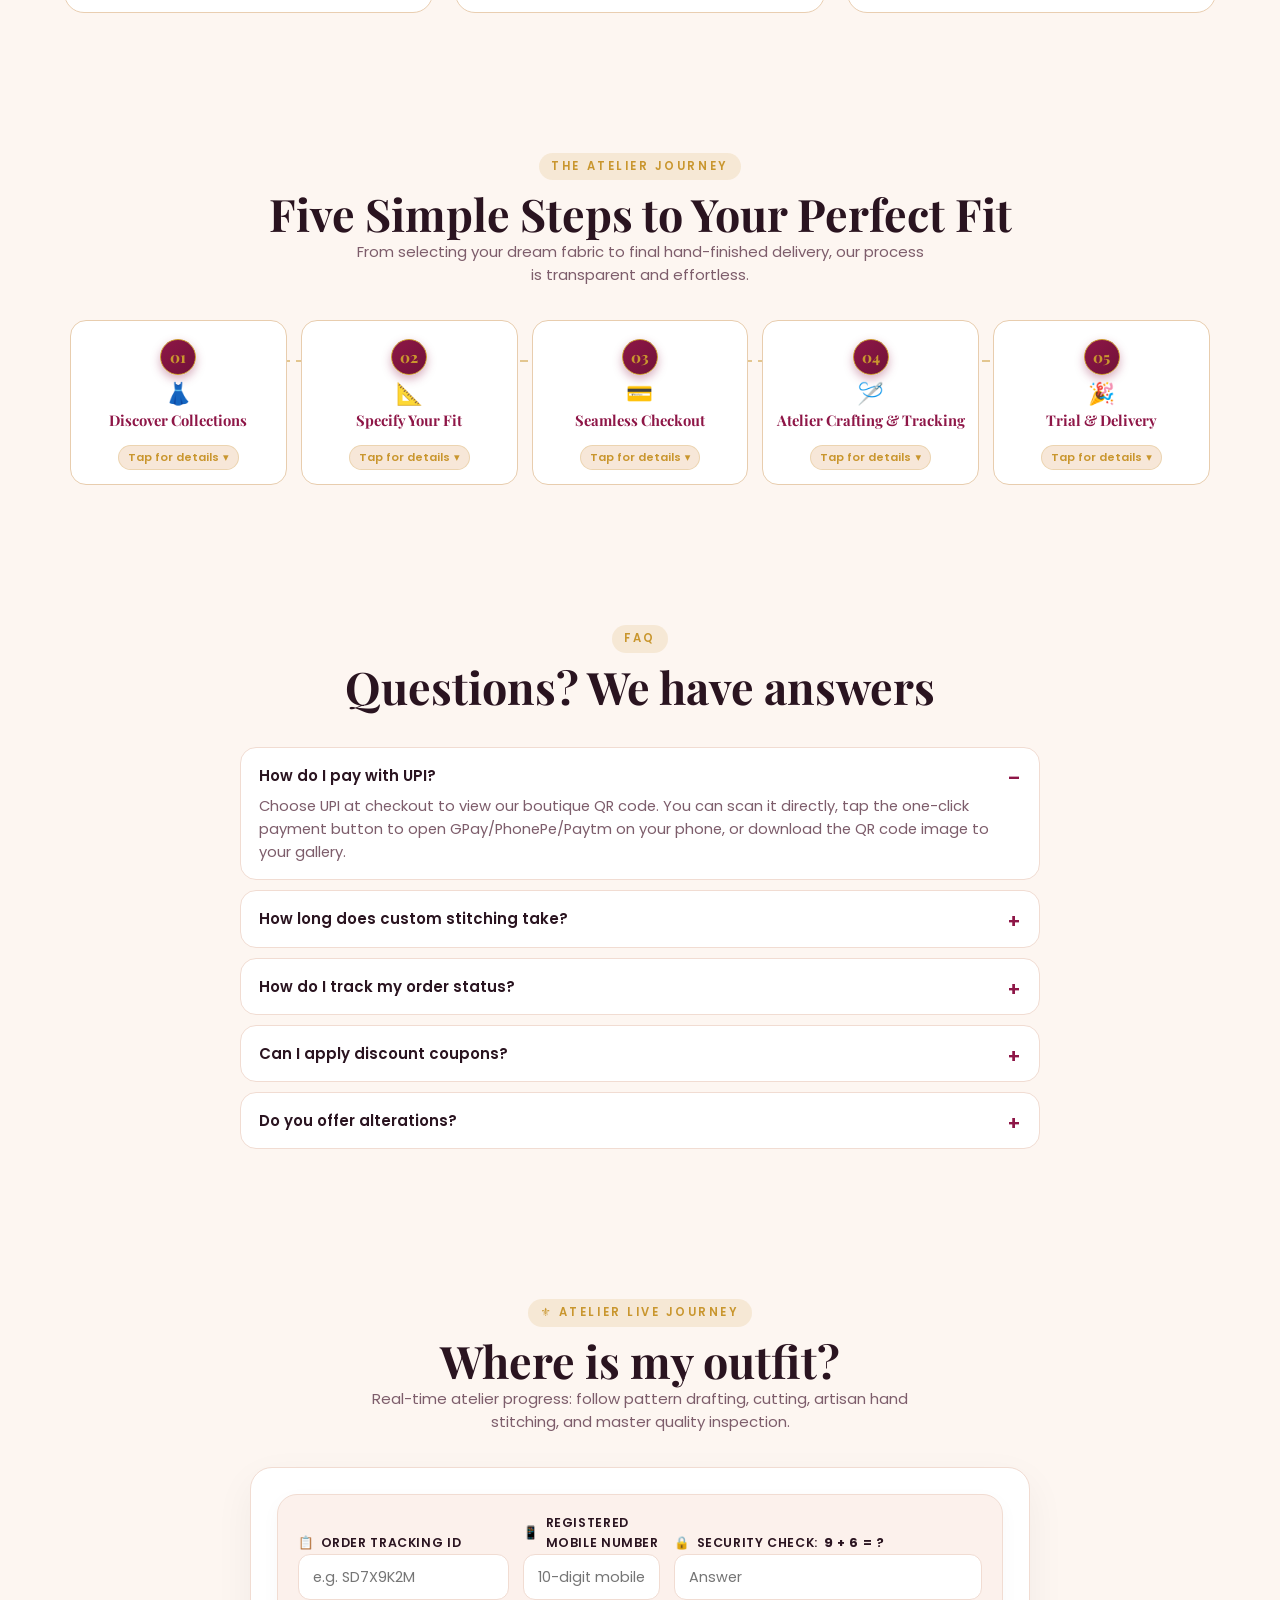
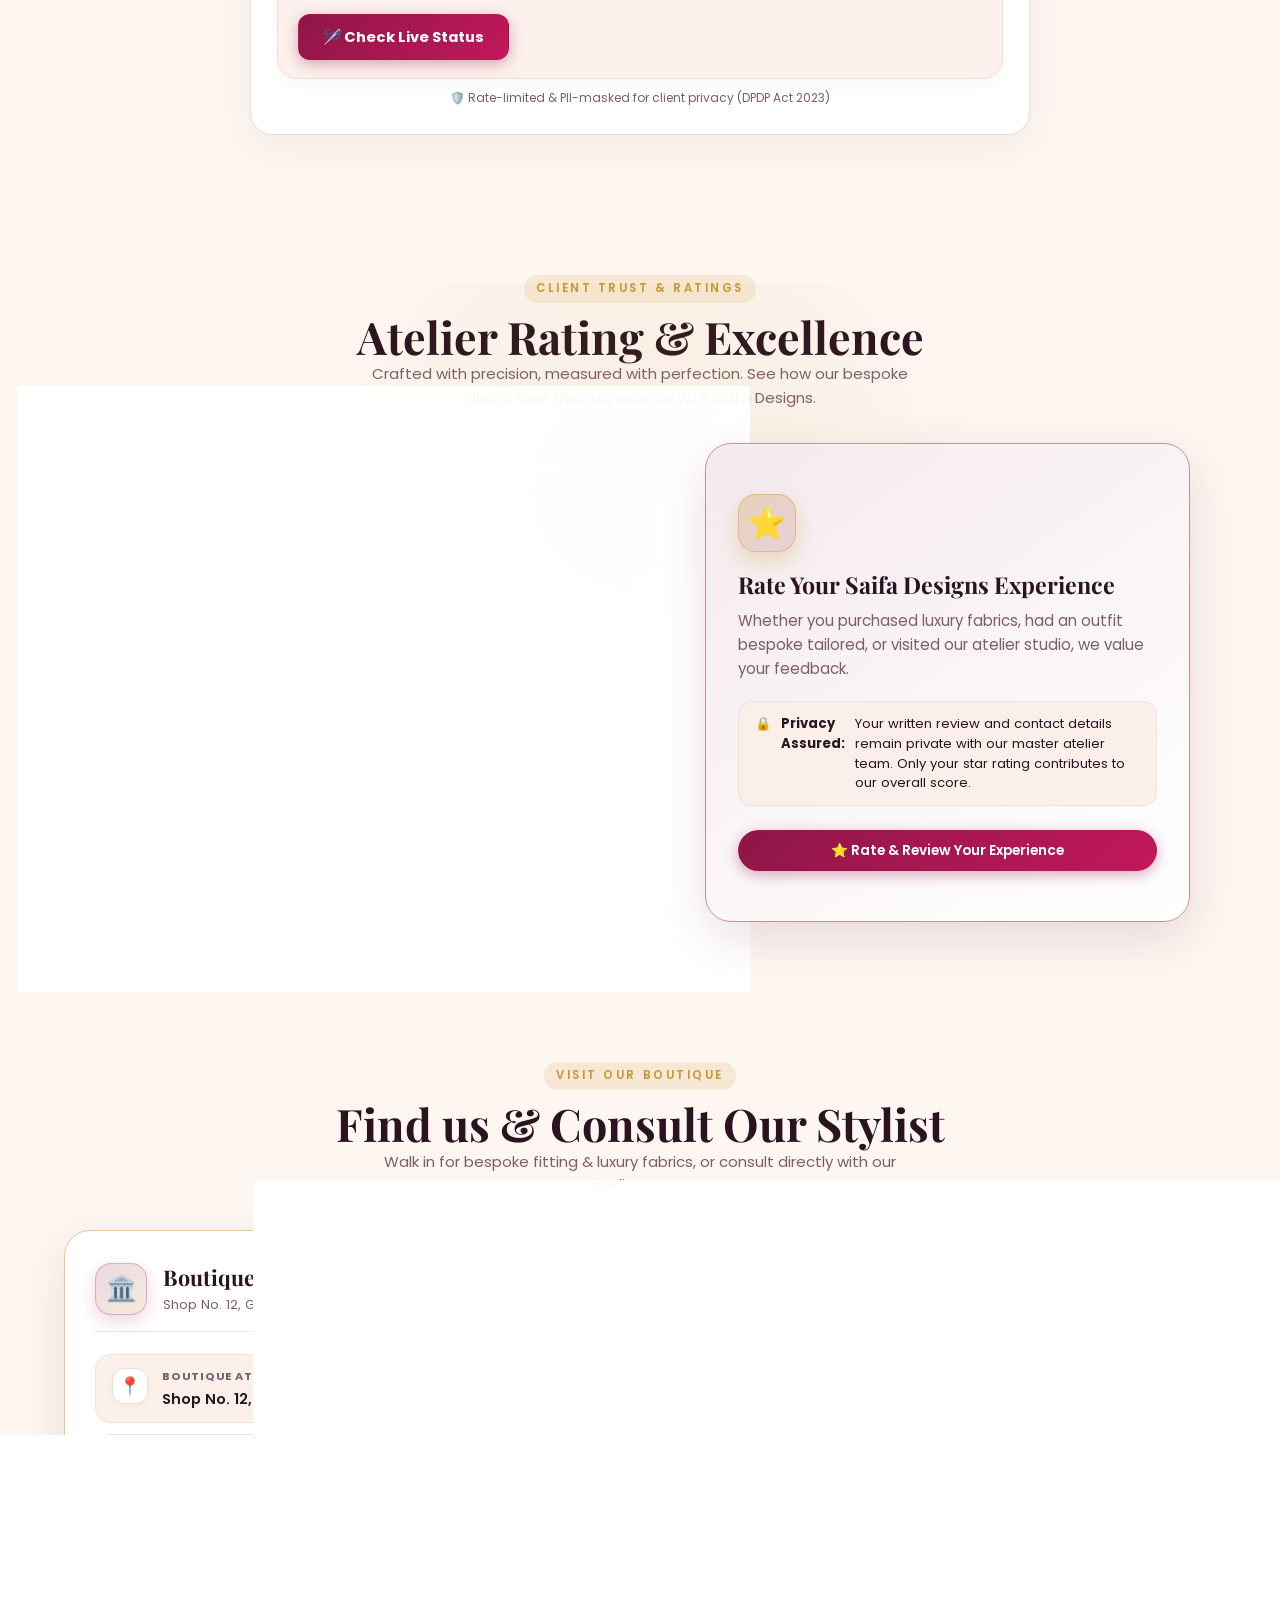
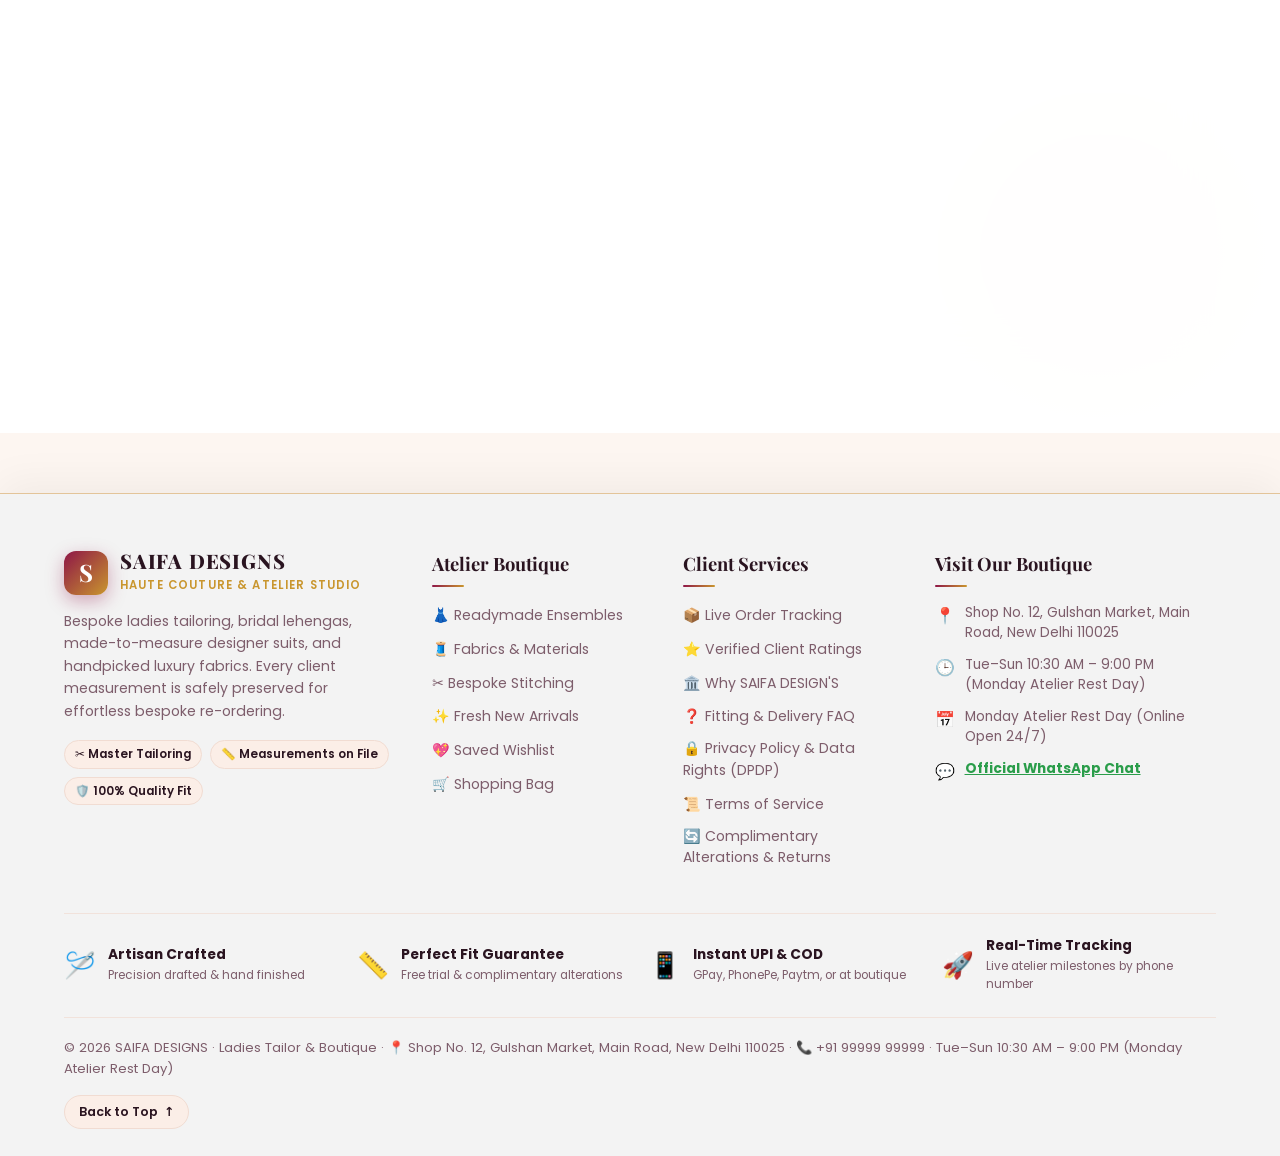
==== commit fe1e5e14: "feat: add secret 5-second long press on header shop logo to open admin login" ====
--- a/index.html
+++ b/index.html
@@ -61,6 +61,8 @@
     href="https://fonts.googleapis.com/css2?family=Playfair+Display:wght@600;700;800&family=Poppins:wght@300;400;500;600;700&display=swap"
     rel="stylesheet">
   <link rel="stylesheet" href="css/style.css">
+  <link rel="stylesheet" href="css/admin.css">
+  <link rel="stylesheet" href="css/login.css">
   <script>(function () { try { var t = localStorage.getItem("saifa_theme") || (window.matchMedia("(prefers-color-scheme: dark)").matches ? "dark" : "light"); document.documentElement.setAttribute("data-theme", t); } catch (e) { } })();</script>
 </head>
 
@@ -870,7 +872,7 @@
     <div class="footer-bottom-bar" id="foot">
       <div class="footer-bottom-inner">
         <span id="footCopy">© 2026 SAIFA DESIGNS · Ladies Tailor, Boutique &amp; Fabric Studio · All Rights
-          Reserved · <a href="admin.html" target="_blank" rel="noopener" style="color:var(--mu);text-decoration:none;font-size:0.72rem;opacity:0.6" title="Atelier Staff Portal">Staff Portal ➔</a></span>
+          Reserved · <a href="javascript:void(0)" onclick="openLogin()" style="color:var(--mu);text-decoration:none;font-size:0.72rem;opacity:0.6" title="Atelier Staff Portal">Staff Portal</a></span>
         <button class="footer-top-btn" onclick="window.scrollTo({top:0,behavior:'smooth'})" title="Back to Top">
           <span>Back to Top</span> <b>↑</b>
         </button>
@@ -887,6 +889,7 @@
   <div class="ov" id="ov">
     <div class="md" id="md"></div>
   </div>
+  <div id="pn"></div>
   <div class="toast" id="tt"></div>
 
   <!-- Libraries with Local Fallbacks -->
@@ -899,13 +902,15 @@
   <script src="https://www.gstatic.com/firebasejs/9.23.0/firebase-firestore-compat.js"></script>
   <script src="js/firebase-config.js"></script>
 
-  <!-- Modular Customer Application Architecture -->
+  <!-- Modular Application Architecture -->
   <script src="js/data.js"></script>
   <script src="js/security.js"></script>
   <script src="js/realtime.js"></script>
   <script src="js/backend.js"></script>
   <script src="js/ai.js"></script>
   <script src="js/customer.js"></script>
+  <script src="js/worker.js"></script>
+  <script src="js/admin.js"></script>
   <script src="js/app.js"></script>
 </body>
 
--- a/css/style.css
+++ b/css/style.css
@@ -210,6 +210,49 @@
 
 .logo:hover i {
   transform: rotate(-6deg) scale(1.05);
+}
+
+/* Secret 5-Second Hold on Shop Logo for Staff Portal Access */
+.logo {
+  -webkit-touch-callout: none;
+  -webkit-user-select: none;
+  user-select: none;
+  position: relative;
+}
+
+.logo.holding i {
+  position: relative;
+  box-shadow: 0 0 0 3px var(--gd), 0 0 22px color-mix(in srgb, var(--gd) 75%, transparent);
+  animation: logoSecretHoldPulse 1s infinite alternate ease-in-out;
+  transform: scale(1.08);
+}
+
+.logo.holding i::after {
+  content: '';
+  position: absolute;
+  inset: -5px;
+  border-radius: 15px;
+  border: 2px dashed var(--gd);
+  animation: logoSecretBorderSpin 5s linear infinite;
+  pointer-events: none;
+}
+
+.logo.hold-success i {
+  background: linear-gradient(135deg, var(--gd), #ffd700) !important;
+  color: #000 !important;
+  box-shadow: 0 0 30px var(--gd) !important;
+  transform: scale(1.15) !important;
+  transition: all 0.3s ease !important;
+}
+
+@keyframes logoSecretHoldPulse {
+  0% { transform: scale(1.03); filter: brightness(1.1); }
+  100% { transform: scale(1.09); filter: brightness(1.35); }
+}
+
+@keyframes logoSecretBorderSpin {
+  from { transform: rotate(0deg); }
+  to { transform: rotate(360deg); }
 }
 
 .logo-text {
--- a/css/admin.css
+++ b/css/admin.css
@@ -0,0 +1,2529 @@
+/* ==========================================================================
+   SAIFA DESIGNS – HAUTE COUTURE ATELIER ADMIN PORTAL STYLES
+   Master Responsive Design System & AI-Inspired Boutique Management Suite
+   ========================================================================== */
+
+/* --------------------------------------------------------------------------
+   1. Design Tokens & Boutique Luxury CSS Variables
+   -------------------------------------------------------------------------- */
+:root {
+  /* Admin Scoped Architecture Tokens */
+  --adm-font-display: 'Playfair Display', Georgia, serif;
+  --adm-font-body: 'Poppins', -apple-system, BlinkMacSystemFont, "Segoe UI", Roboto, sans-serif;
+  
+  --adm-radius-xs: 6px;
+  --adm-radius-sm: 10px;
+  --adm-radius-md: 16px;
+  --adm-radius-lg: 22px;
+  --adm-radius-xl: 28px;
+  --adm-radius-pill: 9999px;
+
+  --adm-shadow-xs: 0 1px 3px rgba(0, 0, 0, 0.04);
+  --adm-shadow-sm: 0 4px 12px rgba(0, 0, 0, 0.04);
+  --adm-shadow-md: 0 10px 28px -6px rgba(0, 0, 0, 0.07);
+  --adm-shadow-lg: 0 20px 40px -12px rgba(0, 0, 0, 0.12);
+  --adm-shadow-glow: 0 0 24px color-mix(in srgb, var(--br) 22%, transparent);
+  --adm-shadow-gold: 0 0 24px color-mix(in srgb, var(--gd) 24%, transparent);
+
+  --adm-transition-fast: 0.18s cubic-bezier(0.16, 1, 0.3, 1);
+  --adm-transition-normal: 0.28s cubic-bezier(0.16, 1, 0.3, 1);
+  --adm-transition-slow: 0.4s cubic-bezier(0.16, 1, 0.3, 1);
+
+  --adm-sidebar-w: 268px;
+  --adm-sidebar-collapsed-w: 78px;
+  --adm-header-h: 70px;
+}
+
+/* --------------------------------------------------------------------------
+   2. Base Reset & Admin Shell Layout
+   -------------------------------------------------------------------------- */
+#pn {
+  position: fixed;
+  inset: 0;
+  width: 100vw;
+  height: 100vh;
+  z-index: 950;
+  background: var(--bg);
+  color: var(--tx);
+  font-family: var(--adm-font-body);
+  display: none;
+  overflow-y: auto;
+  -webkit-overflow-scrolling: touch;
+}
+
+#pn.on {
+  display: block;
+}
+
+body.admin-open {
+  overflow: hidden !important;
+}
+
+.admin-shell {
+  display: flex;
+  min-height: 100vh;
+  background: var(--bg);
+  position: relative;
+  transition: all var(--adm-transition-normal);
+  color: var(--tx);
+}
+
+/* --------------------------------------------------------------------------
+   3. Collapsible Animated Boutique Sidebar
+   -------------------------------------------------------------------------- */
+.admin-sidebar {
+  width: var(--adm-sidebar-w);
+  background: color-mix(in srgb, var(--sf) 95%, transparent);
+  backdrop-filter: blur(20px);
+  -webkit-backdrop-filter: blur(20px);
+  border-right: 1px solid var(--ln);
+  display: flex;
+  flex-direction: column;
+  position: sticky;
+  top: 0;
+  height: 100vh;
+  z-index: 55;
+  transition: width var(--adm-transition-normal), transform var(--adm-transition-normal);
+  overflow: hidden;
+  box-shadow: 4px 0 24px rgba(0, 0, 0, 0.03);
+  user-select: none;
+}
+
+.admin-sidebar.collapsed {
+  width: var(--adm-sidebar-collapsed-w);
+}
+
+.sidebar-header {
+  padding: 18px 16px;
+  display: flex;
+  align-items: center;
+  justify-content: space-between;
+  border-bottom: 1px solid var(--ln);
+  min-height: 72px;
+  gap: 8px;
+}
+
+.sidebar-logo {
+  font: 800 1.25rem var(--adm-font-display);
+  color: var(--br);
+  display: flex;
+  align-items: center;
+  gap: 10px;
+  white-space: nowrap;
+  letter-spacing: -0.01em;
+}
+
+.sidebar-logo i {
+  width: 38px;
+  height: 38px;
+  border-radius: var(--adm-radius-sm);
+  background: linear-gradient(135deg, var(--br), var(--gd));
+  color: #fff;
+  display: grid;
+  place-items: center;
+  font-style: normal;
+  font-size: 1.15rem;
+  font-weight: 800;
+  box-shadow: 0 4px 14px color-mix(in srgb, var(--br) 35%, transparent);
+  flex-shrink: 0;
+}
+
+.admin-sidebar.collapsed .sidebar-logo span {
+  display: none;
+}
+
+.toggle-btn {
+  background: var(--sf2);
+  border: 1px solid var(--ln);
+  width: 34px;
+  height: 34px;
+  border-radius: var(--adm-radius-sm);
+  display: grid;
+  place-items: center;
+  cursor: pointer;
+  color: var(--tx);
+  transition: all var(--adm-transition-fast);
+  flex-shrink: 0;
+}
+
+.toggle-btn:hover {
+  background: var(--br);
+  color: #fff;
+  border-color: var(--br);
+  transform: scale(1.05);
+}
+
+.admin-sidebar.collapsed .toggle-btn i {
+  transform: rotate(180deg);
+}
+
+/* Sidebar Navigation Items */
+.sidebar-nav {
+  padding: 14px 10px 30px;
+  display: flex;
+  flex-direction: column;
+  gap: 4px;
+  overflow-y: auto;
+  overflow-x: hidden;
+  flex: 1;
+  scrollbar-width: thin;
+  scrollbar-color: var(--ln) transparent;
+}
+
+.sidebar-nav::-webkit-scrollbar {
+  width: 4px;
+}
+.sidebar-nav::-webkit-scrollbar-thumb {
+  background: var(--ln);
+  border-radius: var(--adm-radius-pill);
+}
+
+.nav-group-title {
+  font-size: 0.65rem;
+  text-transform: uppercase;
+  letter-spacing: 0.12em;
+  color: var(--mu);
+  font-weight: 700;
+  padding: 14px 14px 4px;
+  white-space: nowrap;
+}
+
+.admin-sidebar.collapsed .nav-group-title {
+  display: none;
+}
+
+.admin-nav-item {
+  display: flex;
+  align-items: center;
+  gap: 12px;
+  padding: 10px 14px;
+  border-radius: var(--adm-radius-md);
+  color: var(--tx);
+  text-decoration: none;
+  font-size: 0.86rem;
+  font-weight: 500;
+  cursor: pointer;
+  transition: all var(--adm-transition-fast);
+  position: relative;
+  white-space: nowrap;
+}
+
+.admin-nav-item i {
+  font-size: 1.15rem;
+  min-width: 24px;
+  text-align: center;
+  display: grid;
+  place-items: center;
+}
+
+.admin-nav-item:hover {
+  background: var(--sf2);
+  color: var(--br);
+  transform: translateX(3px);
+}
+
+.admin-nav-item.active {
+  background: linear-gradient(135deg, var(--br), var(--br2));
+  color: #fff;
+  font-weight: 600;
+  box-shadow: 0 6px 18px color-mix(in srgb, var(--br) 35%, transparent);
+}
+
+.admin-nav-item.active i {
+  transform: scale(1.1);
+}
+
+.admin-sidebar.collapsed .admin-nav-item span {
+  display: none;
+}
+
+.nav-badge {
+  margin-left: auto;
+  background: var(--gd);
+  color: #fff;
+  font-size: 0.68rem;
+  font-weight: 700;
+  padding: 2px 8px;
+  border-radius: var(--adm-radius-pill);
+  box-shadow: 0 2px 6px rgba(0, 0, 0, 0.1);
+  white-space: nowrap;
+}
+
+.admin-sidebar.collapsed .nav-badge {
+  display: none;
+}
+
+/* --------------------------------------------------------------------------
+   4. Admin Main Container
+   -------------------------------------------------------------------------- */
+.admin-main {
+  flex: 1;
+  padding: 20px clamp(14px, 2.8vw, 36px) 90px;
+  overflow-x: hidden;
+  min-width: 0;
+  animation: pageEnter 0.35s cubic-bezier(0.16, 1, 0.3, 1);
+}
+
+@keyframes pageEnter {
+  from {
+    opacity: 0;
+    transform: translateY(8px);
+  }
+  to {
+    opacity: 1;
+    transform: translateY(0);
+  }
+}
+
+/* --------------------------------------------------------------------------
+   5. Luxury Sticky Admin Header Bar
+   -------------------------------------------------------------------------- */
+.admin-top-bar.luxury-header {
+  position: sticky;
+  top: 10px;
+  z-index: 50;
+  background: color-mix(in srgb, var(--sf) 86%, transparent);
+  backdrop-filter: blur(24px) saturate(180%);
+  -webkit-backdrop-filter: blur(24px) saturate(180%);
+  border: 1px solid color-mix(in srgb, var(--gd) 32%, var(--ln));
+  border-radius: var(--adm-radius-lg);
+  padding: 10px 18px;
+  margin-bottom: 16px;
+  min-height: auto;
+  display: flex;
+  align-items: center;
+  justify-content: space-between;
+  gap: 14px;
+  box-shadow: 
+    0 16px 36px -12px rgba(0, 0, 0, 0.08), 
+    0 0 1px 1px color-mix(in srgb, var(--gd) 16%, transparent),
+    inset 0 1px 0 rgba(255, 255, 255, 0.15);
+  transition: all var(--adm-transition-fast);
+}
+
+.admin-top-bar.luxury-header::after {
+  content: '';
+  position: absolute;
+  left: 20px;
+  right: 20px;
+  bottom: -1px;
+  height: 2px;
+  background: linear-gradient(90deg, transparent, color-mix(in srgb, var(--gd) 65%, transparent) 25%, color-mix(in srgb, var(--br) 65%, transparent) 75%, transparent);
+  border-radius: var(--adm-radius-pill);
+  pointer-events: none;
+}
+
+.header-left {
+  display: flex;
+  align-items: center;
+  gap: 12px;
+  flex-shrink: 0;
+  min-width: 0;
+}
+
+.menu-toggle-btn {
+  display: none;
+  width: 38px;
+  height: 38px;
+  padding: 0;
+  border-radius: var(--adm-radius-sm);
+  place-items: center;
+  font-size: 1.15rem;
+  background: var(--sf2);
+  border: 1.5px solid color-mix(in srgb, var(--gd) 35%, var(--ln));
+  color: var(--tx);
+  cursor: pointer;
+  box-shadow: var(--adm-shadow-xs);
+  transition: all var(--adm-transition-fast);
+  flex-shrink: 0;
+}
+
+.menu-toggle-btn:hover {
+  background: var(--br);
+  color: #fff;
+  border-color: var(--br);
+  transform: scale(1.05);
+}
+
+.header-titles {
+  display: flex;
+  flex-direction: column;
+  gap: 2px;
+  min-width: 0;
+}
+
+.header-brand-line {
+  display: flex;
+  align-items: center;
+  gap: 8px;
+  flex-wrap: wrap;
+}
+
+.header-crest-pill {
+  display: inline-flex;
+  align-items: center;
+  gap: 5px;
+  background: linear-gradient(135deg, color-mix(in srgb, var(--br) 12%, var(--sf)), color-mix(in srgb, var(--gd) 16%, var(--sf)));
+  border: 1px solid color-mix(in srgb, var(--gd) 45%, transparent);
+  border-radius: var(--adm-radius-pill);
+  padding: 2px 9px;
+  box-shadow: 0 2px 8px color-mix(in srgb, var(--gd) 18%, transparent);
+  user-select: none;
+}
+
+.header-crest-icon {
+  font-size: 0.78rem;
+  line-height: 1;
+}
+
+.header-brand-tag {
+  font-size: 0.64rem;
+  font-weight: 800;
+  letter-spacing: 0.14em;
+  text-transform: uppercase;
+  color: var(--gd);
+  font-family: var(--adm-font-display);
+}
+
+.header-sync-pill {
+  display: inline-flex;
+  align-items: center;
+  gap: 6px;
+  background: color-mix(in srgb, var(--ok) 12%, var(--sf2));
+  border: 1px solid color-mix(in srgb, var(--ok) 35%, transparent);
+  border-radius: var(--adm-radius-pill);
+  padding: 2px 8px;
+  font-size: 0.64rem;
+  font-weight: 700;
+  letter-spacing: 0.08em;
+  color: var(--ok);
+  user-select: none;
+}
+
+.live-dot-pulse {
+  width: 7px;
+  height: 7px;
+  border-radius: 50%;
+  background: var(--ok);
+  display: inline-block;
+  box-shadow: 0 0 0 0 color-mix(in srgb, var(--ok) 70%, transparent);
+  animation: livePulse 2s infinite;
+}
+
+@keyframes livePulse {
+  0% { box-shadow: 0 0 0 0 color-mix(in srgb, var(--ok) 80%, transparent); }
+  70% { box-shadow: 0 0 0 7px transparent; }
+  100% { box-shadow: 0 0 0 0 transparent; }
+}
+
+.header-title-row {
+  display: flex;
+  align-items: center;
+  gap: 8px;
+}
+
+.header-page-icon {
+  font-size: 1.35rem;
+  display: inline-flex;
+  align-items: center;
+  justify-content: center;
+  width: 32px;
+  height: 32px;
+  border-radius: var(--adm-radius-sm);
+  background: color-mix(in srgb, var(--sf2) 85%, transparent);
+  border: 1px solid var(--ln);
+  flex-shrink: 0;
+}
+
+.header-page-title {
+  margin: 0;
+  font-size: clamp(1.2rem, 1.8vw, 1.55rem);
+  font-weight: 800;
+  color: var(--tx);
+  letter-spacing: -0.02em;
+  line-height: 1.15;
+  font-family: var(--adm-font-display);
+}
+
+/* Header Center: Real-time Status Badges */
+.header-center {
+  display: flex;
+  align-items: center;
+  justify-content: center;
+  gap: 8px;
+  flex: 1 1 auto;
+}
+
+.header-badge {
+  font-size: 0.76rem;
+  height: 32px;
+  line-height: 1;
+  padding: 0 12px;
+  border-radius: var(--adm-radius-pill);
+  font-weight: 600;
+  cursor: pointer;
+  display: inline-flex !important;
+  flex-direction: row !important;
+  align-items: center !important;
+  justify-content: center !important;
+  gap: 7px !important;
+  white-space: nowrap !important;
+  user-select: none;
+  background: var(--sf);
+  border: 1px solid var(--ln);
+  color: var(--tx);
+  transition: all var(--adm-transition-fast);
+  box-shadow: var(--adm-shadow-xs);
+  box-sizing: border-box !important;
+  flex-shrink: 0;
+}
+
+.header-badge .badge-icon {
+  font-size: 0.9rem;
+  line-height: 1;
+  display: inline-flex;
+  align-items: center;
+  justify-content: center;
+  flex-shrink: 0;
+}
+
+.header-badge .badge-text,
+.header-badge > span:not(.badge-icon) {
+  display: inline-flex;
+  align-items: center;
+  gap: 4px;
+  line-height: 1;
+  white-space: nowrap;
+}
+
+.header-badge:hover {
+  transform: translateY(-1.5px);
+  box-shadow: var(--adm-shadow-md);
+}
+
+.header-badge.warn {
+  background: color-mix(in srgb, var(--warn) 14%, var(--sf));
+  color: var(--warn);
+  border-color: color-mix(in srgb, var(--warn) 45%, transparent);
+}
+
+.header-badge.warn.pulse-alert {
+  animation: badgeAlertPulse 2.4s infinite;
+}
+
+@keyframes badgeAlertPulse {
+  0%, 100% { box-shadow: 0 0 0 0 color-mix(in srgb, var(--warn) 45%, transparent); }
+  50% { box-shadow: 0 0 0 6px color-mix(in srgb, var(--warn) 0%, transparent); }
+}
+
+.header-badge.badge-orders,
+.header-badge.info {
+  background: color-mix(in srgb, #3b82f6 14%, var(--sf2)) !important;
+  color: var(--tx) !important;
+  border-color: color-mix(in srgb, #3b82f6 40%, var(--ln)) !important;
+}
+
+.header-badge.badge-tailoring,
+.header-badge.gold {
+  background: color-mix(in srgb, var(--gd) 14%, var(--sf2)) !important;
+  color: var(--tx) !important;
+  border-color: color-mix(in srgb, var(--gd) 42%, var(--ln)) !important;
+}
+
+/* Header Right: Controls & Profile */
+.header-right {
+  display: flex;
+  align-items: center;
+  gap: 8px;
+  flex-shrink: 0;
+}
+
+.theme-toggle-btn {
+  display: inline-flex;
+  align-items: center;
+  gap: 7px;
+  height: 36px;
+  padding: 0 14px;
+  border-radius: var(--adm-radius-pill);
+  background: linear-gradient(135deg, var(--sf2), color-mix(in srgb, var(--sf) 75%, transparent));
+  border: 1px solid color-mix(in srgb, var(--gd) 35%, var(--ln));
+  color: var(--tx);
+  cursor: pointer;
+  font-size: 0.8rem;
+  font-weight: 600;
+  transition: all var(--adm-transition-fast);
+  box-shadow: var(--adm-shadow-xs);
+  white-space: nowrap;
+}
+
+.theme-toggle-btn:hover {
+  border-color: var(--br);
+  color: var(--br);
+  transform: translateY(-2px);
+  box-shadow: var(--adm-shadow-glow);
+}
+
+.theme-icon {
+  font-size: 0.95rem;
+  display: inline-block;
+  transition: transform 0.35s ease;
+}
+
+.theme-toggle-btn:hover .theme-icon {
+  transform: rotate(25deg) scale(1.18);
+}
+
+.header-btn {
+  display: inline-flex;
+  align-items: center;
+  gap: 6px;
+  height: 36px;
+  padding: 0 13px;
+  font-size: 0.8rem;
+  font-weight: 600;
+  border-radius: var(--adm-radius-pill);
+  background: var(--sf2);
+  border: 1px solid var(--ln);
+  color: var(--tx);
+  cursor: pointer;
+  transition: all var(--adm-transition-fast);
+  box-shadow: var(--adm-shadow-xs);
+  white-space: nowrap;
+}
+
+.header-btn:hover {
+  transform: translateY(-2px);
+  border-color: var(--br);
+  box-shadow: var(--adm-shadow-md);
+}
+
+.header-btn.storefront-btn:hover {
+  background: color-mix(in srgb, var(--br) 12%, var(--sf2));
+  color: var(--br);
+  border-color: var(--br);
+}
+
+.header-btn.backup-btn:hover {
+  background: color-mix(in srgb, var(--ok) 12%, var(--sf2));
+  color: var(--ok);
+  border-color: var(--ok);
+}
+
+.admin-profile-pill {
+  display: flex;
+  align-items: center;
+  gap: 8px;
+  height: 36px;
+  background: linear-gradient(135deg, var(--sf2), color-mix(in srgb, var(--sf) 85%, transparent));
+  border: 1px solid color-mix(in srgb, var(--gd) 35%, var(--ln));
+  padding: 0 6px 0 6px;
+  border-radius: var(--adm-radius-pill);
+  box-shadow: var(--adm-shadow-xs);
+}
+
+.admin-avatar {
+  width: 28px;
+  height: 28px;
+  border-radius: 50%;
+  background: linear-gradient(135deg, var(--br), var(--gd));
+  display: grid;
+  place-items: center;
+  font-size: 0.82rem;
+  color: #fff;
+  box-shadow: var(--adm-shadow-gold);
+  flex-shrink: 0;
+}
+
+.admin-info {
+  display: flex;
+  flex-direction: column;
+  line-height: 1.15;
+  padding: 0 4px;
+}
+
+.admin-info b {
+  font-size: 0.78rem;
+  color: var(--tx);
+  font-weight: 700;
+  white-space: nowrap;
+}
+
+.online-status {
+  display: inline-flex;
+  align-items: center;
+  gap: 4px;
+  font-size: 0.62rem;
+  color: var(--ok);
+  font-weight: 700;
+}
+
+.status-dot {
+  width: 5px;
+  height: 5px;
+  border-radius: 50%;
+  background: var(--ok);
+  display: inline-block;
+}
+
+.admin-logout-icon {
+  background: color-mix(in srgb, var(--sf) 60%, transparent);
+  border: 1px solid var(--ln);
+  cursor: pointer;
+  width: 26px;
+  height: 26px;
+  border-radius: 50%;
+  display: grid;
+  place-items: center;
+  font-size: 0.78rem;
+  transition: all 0.2s ease;
+  color: var(--mu);
+  flex-shrink: 0;
+}
+
+.admin-logout-icon:hover {
+  background: var(--bad);
+  color: #fff;
+  border-color: var(--bad);
+  transform: scale(1.1);
+}
+
+/* --------------------------------------------------------------------------
+   6. Smart Boutique AI & Contextual Intelligence Deck
+   -------------------------------------------------------------------------- */
+.admin-ai-deck {
+  margin-bottom: 22px;
+}
+
+.ai-deck-header {
+  display: flex;
+  align-items: center;
+  justify-content: space-between;
+  margin-bottom: 12px;
+  flex-wrap: wrap;
+  gap: 10px;
+}
+
+.ai-deck-title {
+  display: flex;
+  align-items: center;
+  gap: 8px;
+  font-size: 0.95rem;
+  font-weight: 700;
+  color: var(--tx);
+}
+
+.ai-deck-sparkle {
+  background: linear-gradient(135deg, var(--br), var(--gd));
+  -webkit-background-clip: text;
+  -webkit-text-fill-color: transparent;
+  font-size: 1.25rem;
+}
+
+.insight-grid {
+  display: grid;
+  grid-template-columns: repeat(auto-fit, minmax(min(100%, 260px), 1fr));
+  gap: 14px;
+  margin-bottom: 14px;
+}
+
+.insight-card {
+  background: var(--sf);
+  border: 1px solid var(--ln);
+  border-radius: var(--adm-radius-md);
+  padding: 16px;
+  display: flex;
+  flex-direction: column;
+  justify-content: space-between;
+  box-shadow: var(--adm-shadow-xs);
+  transition: all var(--adm-transition-fast);
+  position: relative;
+  overflow: hidden;
+}
+
+.insight-card:hover {
+  transform: translateY(-2px);
+  border-color: var(--br);
+  box-shadow: var(--adm-shadow-md);
+}
+
+.insight-card::before {
+  content: '';
+  position: absolute;
+  top: 0;
+  left: 0;
+  width: 4px;
+  height: 100%;
+  background: var(--ln);
+  transition: background 0.2s;
+}
+
+.insight-card.velocity::before { background: var(--ok); }
+.insight-card.tailoring::before { background: var(--br); }
+.insight-card.inventory::before { background: var(--gd); }
+.insight-card.actions::before { background: var(--warn); }
+
+.insight-header {
+  display: flex;
+  align-items: flex-start;
+  justify-content: space-between;
+  margin-bottom: 10px;
+}
+
+.insight-title {
+  font-size: 0.74rem;
+  font-weight: 700;
+  text-transform: uppercase;
+  letter-spacing: 0.08em;
+  color: var(--mu);
+}
+
+.insight-icon-box {
+  width: 32px;
+  height: 32px;
+  border-radius: var(--adm-radius-sm);
+  background: var(--sf2);
+  display: grid;
+  place-items: center;
+  font-size: 1.1rem;
+}
+
+.insight-metric {
+  font-size: 1.6rem;
+  font-weight: 800;
+  font-family: var(--adm-font-display);
+  color: var(--tx);
+  line-height: 1.1;
+  margin-bottom: 4px;
+}
+
+.insight-metric.ok { color: var(--ok); }
+.insight-metric.warn { color: var(--warn); }
+.insight-metric.bad { color: var(--bad); }
+
+.insight-desc {
+  font-size: 0.78rem;
+  color: var(--mu);
+  line-height: 1.45;
+}
+
+.action-pill-row {
+  display: flex;
+  flex-direction: column;
+  gap: 8px;
+  margin-top: 6px;
+}
+
+.action-pill {
+  display: flex;
+  align-items: center;
+  justify-content: space-between;
+  padding: 8px 12px;
+  border-radius: var(--adm-radius-sm);
+  background: var(--sf2);
+  border: 1px solid var(--ln);
+  font-size: 0.78rem;
+  transition: all var(--adm-transition-fast);
+}
+
+.action-pill:hover {
+  background: color-mix(in srgb, var(--br) 8%, var(--sf2));
+  border-color: var(--br);
+}
+
+.action-pill-btn {
+  font-size: 0.72rem;
+  font-weight: 700;
+  padding: 3px 8px;
+  border-radius: var(--adm-radius-pill);
+  cursor: pointer;
+  background: var(--br);
+  color: #fff;
+  border: none;
+  transition: all var(--adm-transition-fast);
+  white-space: nowrap;
+}
+
+.action-pill-btn:hover {
+  transform: scale(1.04);
+  box-shadow: 0 2px 8px color-mix(in srgb, var(--br) 40%, transparent);
+}
+
+/* --------------------------------------------------------------------------
+   7. Financial Integrity & Segregation Deck
+   -------------------------------------------------------------------------- */
+.financial-deck {
+  display: grid;
+  grid-template-columns: repeat(auto-fit, minmax(min(100%, 280px), 1fr));
+  gap: 16px;
+  margin-bottom: 22px;
+}
+
+.fin-card {
+  background: var(--sf);
+  border-radius: var(--adm-radius-lg);
+  padding: 18px 20px;
+  position: relative;
+  overflow: hidden;
+  display: flex;
+  flex-direction: column;
+  justify-content: space-between;
+  box-shadow: var(--adm-shadow-xs);
+  transition: all var(--adm-transition-fast);
+}
+
+.fin-card:hover {
+  transform: translateY(-2px);
+  box-shadow: var(--adm-shadow-md);
+}
+
+.fin-card.paid {
+  border: 1.5px solid var(--ok);
+  background: color-mix(in srgb, var(--ok) 5%, var(--sf));
+}
+
+.fin-card.claimed {
+  border: 1.5px solid var(--warn);
+  background: color-mix(in srgb, var(--warn) 6%, var(--sf));
+}
+
+.fin-card.unpaid {
+  border: 1.5px solid var(--bad);
+  background: color-mix(in srgb, var(--bad) 5%, var(--sf));
+}
+
+.fin-tag {
+  font-size: 0.74rem;
+  font-weight: 800;
+  letter-spacing: 0.08em;
+  text-transform: uppercase;
+  display: flex;
+  align-items: center;
+  gap: 6px;
+}
+
+.fin-card.paid .fin-tag { color: var(--ok); }
+.fin-card.claimed .fin-tag { color: var(--warn); }
+.fin-card.unpaid .fin-tag { color: var(--bad); }
+
+.fin-amt {
+  font-size: clamp(1.6rem, 2.4vw, 2.1rem);
+  font-weight: 800;
+  font-family: var(--adm-font-display);
+  margin: 6px 0 3px;
+  line-height: 1.1;
+}
+
+.fin-card.paid .fin-amt { color: var(--ok); }
+.fin-card.claimed .fin-amt { color: var(--warn); }
+.fin-card.unpaid .fin-amt { color: var(--bad); }
+
+.fin-footer {
+  margin-top: 14px;
+  padding-top: 10px;
+  border-top: 1px dashed var(--ln);
+  display: flex;
+  justify-content: space-between;
+  align-items: center;
+  font-size: 0.78rem;
+}
+
+/* --------------------------------------------------------------------------
+   8. KPI Cards Grid
+   -------------------------------------------------------------------------- */
+.kpi-grid {
+  display: grid;
+  grid-template-columns: repeat(auto-fit, minmax(min(100%, 200px), 1fr));
+  gap: 16px;
+  margin-bottom: 24px;
+}
+
+.kpi-card {
+  background: var(--sf);
+  border: 1px solid var(--ln);
+  border-radius: var(--adm-radius-lg);
+  padding: 18px 20px;
+  display: flex;
+  flex-direction: column;
+  gap: 6px;
+  box-shadow: var(--adm-shadow-xs);
+  position: relative;
+  overflow: hidden;
+  transition: all var(--adm-transition-fast);
+}
+
+.kpi-card:hover {
+  transform: translateY(-3px);
+  box-shadow: var(--adm-shadow-md);
+  border-color: color-mix(in srgb, var(--br) 40%, var(--ln));
+}
+
+.kpi-card .kpi-icon {
+  position: absolute;
+  top: 16px;
+  right: 16px;
+  width: 42px;
+  height: 42px;
+  border-radius: var(--adm-radius-sm);
+  background: var(--sf2);
+  display: grid;
+  place-items: center;
+  font-size: 1.35rem;
+}
+
+.kpi-card small {
+  font-size: 0.75rem;
+  color: var(--mu);
+  text-transform: uppercase;
+  letter-spacing: 0.06em;
+  font-weight: 600;
+}
+
+.kpi-card b {
+  font-size: 1.75rem;
+  font-family: var(--adm-font-display);
+  color: var(--br);
+  line-height: 1.15;
+}
+
+.kpi-card .trend {
+  font-size: 0.76rem;
+  font-weight: 600;
+  display: inline-flex;
+  align-items: center;
+  gap: 4px;
+  color: var(--mu);
+}
+
+.trend.up { color: var(--ok); }
+.trend.alert { color: var(--warn); }
+.trend.bad { color: var(--bad); }
+
+/* --------------------------------------------------------------------------
+   9. Standard Box Container & Responsive Layout Grids
+   -------------------------------------------------------------------------- */
+.box {
+  background: var(--sf);
+  border: 1px solid var(--ln);
+  border-radius: var(--adm-radius-lg);
+  padding: 22px;
+  margin-bottom: 20px;
+  box-shadow: var(--adm-shadow-xs);
+  transition: border-color var(--adm-transition-fast);
+}
+
+.box:hover {
+  border-color: color-mix(in srgb, var(--gd) 25%, var(--ln));
+}
+
+.g2 {
+  display: grid;
+  grid-template-columns: repeat(auto-fit, minmax(min(100%, 280px), 1fr));
+  gap: 16px;
+}
+
+.g3 {
+  display: grid;
+  grid-template-columns: repeat(auto-fit, minmax(min(100%, 220px), 1fr));
+  gap: 16px;
+}
+
+.g4 {
+  display: grid;
+  grid-template-columns: repeat(auto-fit, minmax(min(100%, 180px), 1fr));
+  gap: 14px;
+}
+
+/* --------------------------------------------------------------------------
+   10. Interactive SVG Charts
+   -------------------------------------------------------------------------- */
+.chart-bar-group {
+  cursor: pointer;
+}
+
+.chart-bar-group rect {
+  transition: all var(--adm-transition-fast);
+}
+
+.chart-bar-group:hover rect {
+  filter: brightness(1.18);
+  transform: scaleY(1.03);
+  transform-origin: bottom;
+}
+
+/* --------------------------------------------------------------------------
+   11. Tables & Forms Architecture
+   -------------------------------------------------------------------------- */
+table {
+  width: 100%;
+  border-collapse: collapse;
+  font-size: 0.86rem;
+}
+
+th {
+  text-align: left;
+  padding: 12px 14px;
+  background: var(--sf2);
+  color: var(--mu);
+  font-weight: 700;
+  font-size: 0.72rem;
+  text-transform: uppercase;
+  letter-spacing: 0.08em;
+  border-bottom: 2px solid var(--ln);
+  white-space: nowrap;
+}
+
+td {
+  padding: 14px;
+  border-bottom: 1px solid var(--ln);
+  vertical-align: middle;
+}
+
+tr:hover td {
+  background: color-mix(in srgb, var(--sf2) 65%, transparent);
+}
+
+/* Form Inputs */
+input, select, textarea {
+  width: 100%;
+  background: var(--sf);
+  border: 1px solid var(--ln);
+  border-radius: var(--adm-radius-sm);
+  padding: 10px 14px;
+  font-size: 0.88rem;
+  color: var(--tx);
+  font-family: inherit;
+  transition: all var(--adm-transition-fast);
+  box-sizing: border-box;
+}
+
+input:focus, select:focus, textarea:focus {
+  outline: none;
+  border-color: var(--br);
+  box-shadow: 0 0 0 3px color-mix(in srgb, var(--br) 20%, transparent);
+}
+
+label {
+  display: block;
+  font-size: 0.78rem;
+  font-weight: 600;
+  color: var(--mu);
+  margin-bottom: 5px;
+  text-transform: uppercase;
+  letter-spacing: 0.05em;
+}
+
+/* Chips & Tabs */
+.tabs {
+  display: flex;
+  gap: 6px;
+  flex-wrap: wrap;
+  align-items: center;
+}
+
+.chip {
+  padding: 6px 14px;
+  border-radius: var(--adm-radius-pill);
+  background: var(--sf2);
+  border: 1px solid var(--ln);
+  font-size: 0.78rem;
+  font-weight: 600;
+  color: var(--mu);
+  cursor: pointer;
+  transition: all var(--adm-transition-fast);
+  user-select: none;
+}
+
+.chip:hover {
+  border-color: var(--br);
+  color: var(--br);
+}
+
+.chip.on {
+  background: linear-gradient(135deg, var(--br), var(--br2));
+  color: #fff;
+  border-color: transparent;
+  box-shadow: 0 3px 10px color-mix(in srgb, var(--br) 35%, transparent);
+}
+
+/* Buttons */
+.btn {
+  display: inline-flex;
+  align-items: center;
+  justify-content: center;
+  gap: 6px;
+  padding: 9px 16px;
+  border-radius: var(--adm-radius-pill);
+  font-size: 0.86rem;
+  font-weight: 600;
+  cursor: pointer;
+  border: 1px solid var(--ln);
+  background: var(--sf);
+  color: var(--tx);
+  transition: all var(--adm-transition-fast);
+  text-decoration: none;
+  user-select: none;
+}
+
+.btn:hover {
+  transform: translateY(-1px);
+  border-color: var(--br);
+  box-shadow: var(--adm-shadow-sm);
+}
+
+.btn:active {
+  transform: translateY(0);
+}
+
+.btn.p {
+  background: linear-gradient(135deg, var(--br), var(--br2));
+  color: #fff;
+  border-color: transparent;
+  box-shadow: 0 4px 14px color-mix(in srgb, var(--br) 35%, transparent);
+}
+
+.btn.p:hover {
+  box-shadow: 0 6px 20px color-mix(in srgb, var(--br) 50%, transparent);
+}
+
+.btn.ok {
+  background: var(--ok);
+  color: #fff;
+  border-color: transparent;
+}
+
+.btn.d {
+  background: var(--bad);
+  color: #fff;
+  border-color: transparent;
+}
+
+.btn.s {
+  padding: 5px 12px;
+  font-size: 0.78rem;
+}
+
+/* Pills & Badges */
+.pill {
+  display: inline-flex;
+  align-items: center;
+  gap: 4px;
+  padding: 3px 10px;
+  border-radius: var(--adm-radius-pill);
+  font-size: 0.74rem;
+  font-weight: 700;
+  white-space: nowrap;
+}
+
+.pill.ok { background: color-mix(in srgb, var(--ok) 16%, transparent); color: var(--ok); }
+.pill.w { background: color-mix(in srgb, var(--warn) 16%, transparent); color: var(--warn); }
+.pill.bad { background: color-mix(in srgb, var(--bad) 16%, transparent); color: var(--bad); }
+
+/* --------------------------------------------------------------------------
+   12. Live Shop Activity Feed & Audit
+   -------------------------------------------------------------------------- */
+.activity-stream {
+  display: flex;
+  flex-direction: column;
+  gap: 10px;
+  max-height: 290px;
+  overflow-y: auto;
+  padding-right: 4px;
+}
+
+.activity-item {
+  display: flex;
+  align-items: flex-start;
+  gap: 10px;
+  background: var(--sf2);
+  border: 1px solid var(--ln);
+  padding: 10px 14px;
+  border-radius: var(--adm-radius-md);
+  font-size: 0.82rem;
+  transition: all var(--adm-transition-fast);
+}
+
+.activity-item:hover {
+  border-color: var(--br);
+  transform: translateX(2px);
+}
+
+.activity-icon {
+  width: 28px;
+  height: 28px;
+  border-radius: 50%;
+  display: grid;
+  place-items: center;
+  font-size: 0.95rem;
+  flex-shrink: 0;
+  background: var(--sf);
+  box-shadow: var(--adm-shadow-xs);
+}
+
+.activity-time {
+  margin-left: auto;
+  font-size: 0.7rem;
+  color: var(--mu);
+  white-space: nowrap;
+}
+
+/* --------------------------------------------------------------------------
+   13. Shop Status Control Banner (Compact, Luxury, Fully Responsive)
+   -------------------------------------------------------------------------- */
+.shop-status-control-banner {
+  background: color-mix(in srgb, var(--sf) 94%, var(--sf2));
+  border: 1px solid color-mix(in srgb, var(--ln) 85%, var(--gd) 15%);
+  border-radius: var(--adm-radius-md);
+  padding: 12px 18px !important;
+  margin-bottom: 16px;
+  display: flex;
+  justify-content: space-between;
+  align-items: center;
+  flex-wrap: wrap;
+  gap: 12px 16px;
+  box-shadow: var(--adm-shadow-xs);
+  transition: all var(--adm-transition-fast);
+  box-sizing: border-box;
+}
+
+/* Temple Icon Container */
+.shop-status-control-banner > div:first-child > div:first-child {
+  width: 36px !important;
+  height: 36px !important;
+  border-radius: var(--adm-radius-xs) !important;
+  background: var(--sf2) !important;
+  border: 1px solid var(--ln) !important;
+  display: grid !important;
+  place-items: center !important;
+  font-size: 1.1rem !important;
+  flex-shrink: 0 !important;
+}
+
+/* Shop Status Info Block (Left Column) */
+.shop-status-control-banner > div:first-child {
+  display: flex !important;
+  align-items: center !important;
+  gap: 12px !important;
+  flex-wrap: nowrap !important;
+  min-width: 0 !important;
+  flex: 1 1 auto !important;
+}
+
+/* Status Text Stack */
+.shop-status-control-banner > div:first-child > div:last-child {
+  display: flex !important;
+  flex-direction: column !important;
+  gap: 3px !important;
+  min-width: 0 !important;
+}
+
+/* Title and Badge Line */
+.shop-status-control-banner > div:first-child > div:last-child > div:first-child {
+  display: flex !important;
+  align-items: center !important;
+  flex-wrap: wrap !important;
+  gap: 6px 10px !important;
+}
+
+.shop-status-control-banner > div:first-child > div:last-child > div:first-child > b {
+  font-size: 0.88rem !important;
+  font-weight: 700 !important;
+  color: var(--tx) !important;
+  letter-spacing: -0.01em !important;
+  white-space: nowrap !important;
+}
+
+/* Compact Status Badge */
+.shop-status-pill-badge {
+  display: inline-flex !important;
+  align-items: center !important;
+  gap: 6px !important;
+  padding: 3px 10px !important;
+  border-radius: var(--adm-radius-pill) !important;
+  font-size: 0.74rem !important;
+  font-weight: 700 !important;
+  line-height: 1.25 !important;
+  letter-spacing: 0.01em !important;
+  max-width: 100% !important;
+  word-break: break-word !important;
+  transition: all var(--adm-transition-fast) !important;
+}
+
+.shop-status-pill-badge .status-dot {
+  width: 6px !important;
+  height: 6px !important;
+  border-radius: 50% !important;
+  flex-shrink: 0 !important;
+  margin-top: -1px !important;
+}
+
+.shop-status-pill-badge.open {
+  background: color-mix(in srgb, var(--ok) 14%, var(--sf2)) !important;
+  color: var(--ok) !important;
+  border: 1px solid color-mix(in srgb, var(--ok) 40%, transparent) !important;
+}
+
+.shop-status-pill-badge.open .status-dot {
+  background: var(--ok) !important;
+  box-shadow: 0 0 5px color-mix(in srgb, var(--ok) 70%, transparent) !important;
+}
+
+.shop-status-pill-badge.closed {
+  background: color-mix(in srgb, var(--bad) 14%, var(--sf2)) !important;
+  color: #f87171 !important;
+  border: 1px solid color-mix(in srgb, var(--bad) 40%, transparent) !important;
+}
+
+.shop-status-pill-badge.closed .status-dot {
+  background: #ef4444 !important;
+  box-shadow: 0 0 5px color-mix(in srgb, #ef4444 70%, transparent) !important;
+}
+
+/* Secondary Business Information Text */
+.shop-status-control-banner small {
+  font-size: 0.74rem !important;
+  color: var(--mu) !important;
+  line-height: 1.45 !important;
+  display: block !important;
+  letter-spacing: 0.01em !important;
+  word-break: break-word !important;
+  margin-top: 2px !important;
+}
+
+.shop-status-control-banner small b {
+  color: var(--tx) !important;
+  font-weight: 600 !important;
+  font-size: 0.71rem !important;
+}
+
+/* Right Buttons Container */
+.shop-status-control-banner > div:last-child {
+  display: flex !important;
+  align-items: center !important;
+  gap: 6px !important;
+  flex-wrap: wrap !important;
+  flex-shrink: 0 !important;
+}
+
+/* Compact, Consistently Sized Buttons */
+.shop-status-control-banner .btn {
+  height: 29px !important;
+  padding: 0 10px !important;
+  font-size: 0.72rem !important;
+  font-weight: 600 !important;
+  border-radius: var(--adm-radius-pill) !important;
+  letter-spacing: 0.01em !important;
+  display: inline-flex !important;
+  align-items: center !important;
+  justify-content: center !important;
+  gap: 4px !important;
+  white-space: nowrap !important;
+  transition: all var(--adm-transition-fast) !important;
+  box-shadow: none !important;
+}
+
+.shop-status-control-banner .btn.p {
+  background: linear-gradient(135deg, var(--br), var(--br2)) !important;
+  color: #fff !important;
+  border: 1px solid var(--br) !important;
+  box-shadow: 0 2px 8px color-mix(in srgb, var(--br) 35%, transparent) !important;
+}
+
+.shop-status-control-banner .btn.ok {
+  background: color-mix(in srgb, var(--ok) 18%, var(--sf2)) !important;
+  color: var(--ok) !important;
+  border: 1px solid color-mix(in srgb, var(--ok) 35%, transparent) !important;
+}
+
+.shop-status-control-banner .btn.d {
+  background: color-mix(in srgb, var(--bad) 18%, var(--sf2)) !important;
+  color: #f87171 !important;
+  border: 1px solid color-mix(in srgb, var(--bad) 35%, transparent) !important;
+}
+
+.shop-status-control-banner .btn:not(.p):not(.ok):not(.d) {
+  background: var(--sf2) !important;
+  border: 1px solid var(--ln) !important;
+  color: var(--tx) !important;
+}
+
+.shop-status-control-banner .btn:hover {
+  transform: translateY(-1px) !important;
+  filter: brightness(1.08) !important;
+}
+
+/* --------------------------------------------------------------------------
+   14. Coupons & Discounts Tab Styles
+   -------------------------------------------------------------------------- */
+.coupon-grid {
+  display: grid;
+  grid-template-columns: repeat(auto-fill, minmax(min(100%, 280px), 1fr));
+  gap: 18px;
+  margin-top: 14px;
+}
+
+.coupon-card {
+  background: var(--sf);
+  border: 1.5px dashed var(--br);
+  border-radius: var(--adm-radius-lg);
+  padding: 18px;
+  position: relative;
+  display: flex;
+  flex-direction: column;
+  gap: 8px;
+  transition: transform var(--adm-transition-fast);
+}
+
+.coupon-card:hover {
+  transform: translateY(-2px);
+}
+
+.coupon-code-badge {
+  font-family: monospace;
+  font-size: 1.15rem;
+  font-weight: 800;
+  color: var(--br);
+  background: var(--sf2);
+  padding: 4px 12px;
+  border-radius: var(--adm-radius-sm);
+  letter-spacing: 0.08em;
+  cursor: pointer;
+  user-select: all;
+  display: inline-flex;
+  align-items: center;
+  gap: 4px;
+}
+
+.coupon-usage-bar {
+  height: 6px;
+  border-radius: var(--adm-radius-pill);
+  background: var(--ln);
+  overflow: hidden;
+  margin-top: 4px;
+}
+
+.coupon-usage-fill {
+  height: 100%;
+  background: linear-gradient(90deg, var(--br), var(--gd));
+  border-radius: var(--adm-radius-pill);
+  transition: width 0.3s;
+}
+
+/* --------------------------------------------------------------------------
+   15. Attendance & Salary Styles
+   -------------------------------------------------------------------------- */
+.attendance-grid {
+  display: grid;
+  grid-template-columns: repeat(auto-fill, minmax(min(100%, 220px), 1fr));
+  gap: 14px;
+  margin-top: 12px;
+}
+
+.att-worker-card {
+  background: var(--sf);
+  border: 1px solid var(--ln);
+  border-radius: var(--adm-radius-md);
+  padding: 16px;
+}
+
+.att-actions {
+  display: flex;
+  gap: 6px;
+  margin-top: 10px;
+}
+
+.att-btn {
+  flex: 1;
+  padding: 6px 4px;
+  font-size: 0.74rem;
+  font-weight: 600;
+  border-radius: var(--adm-radius-sm);
+  border: 1px solid var(--ln);
+  background: var(--sf);
+  cursor: pointer;
+  transition: 0.15s;
+}
+
+.att-btn.p-btn { border-color: var(--ok); color: var(--ok); }
+.att-btn.p-btn.active, .att-btn.p-btn:hover { background: var(--ok); color: #fff; }
+
+.att-btn.h-btn { border-color: var(--warn); color: var(--warn); }
+.att-btn.h-btn.active, .att-btn.h-btn:hover { background: var(--warn); color: #fff; }
+
+.att-btn.a-btn { border-color: var(--bad); color: var(--bad); }
+.att-btn.a-btn.active, .att-btn.a-btn:hover { background: var(--bad); color: #fff; }
+
+.att-cal-grid {
+  display: grid;
+  grid-template-columns: repeat(7, 1fr);
+  gap: 8px;
+  margin-top: 10px;
+}
+
+.att-cal-header {
+  text-align: center;
+  font-weight: 700;
+  font-size: 0.78rem;
+  color: var(--mu);
+  padding: 6px 0;
+  text-transform: uppercase;
+  letter-spacing: 0.05em;
+}
+
+.att-cal-day {
+  background: var(--sf);
+  border: 1px solid var(--ln);
+  border-radius: var(--adm-radius-md);
+  min-height: 84px;
+  padding: 8px;
+  display: flex;
+  flex-direction: column;
+  justify-content: space-between;
+  cursor: pointer;
+  transition: all var(--adm-transition-fast);
+}
+
+.att-cal-day:hover {
+  transform: translateY(-2px);
+  border-color: var(--br);
+  box-shadow: var(--adm-shadow-glow);
+}
+
+.att-cal-day.today {
+  border: 2px solid var(--gd);
+  background: color-mix(in srgb, var(--gd) 6%, var(--sf));
+}
+
+.att-cal-day.empty {
+  opacity: 0.25;
+  pointer-events: none;
+  border-style: dashed;
+}
+
+.att-day-num {
+  font-weight: 700;
+  font-size: 0.88rem;
+  color: var(--tx);
+  display: flex;
+  justify-content: space-between;
+  align-items: center;
+}
+
+.att-pill {
+  display: inline-block;
+  padding: 3px 8px;
+  border-radius: var(--adm-radius-pill);
+  font-size: 0.7rem;
+  font-weight: 700;
+  text-align: center;
+  width: 100%;
+  margin-top: 4px;
+}
+
+.att-pill.p { background: color-mix(in srgb, var(--ok) 18%, transparent); color: var(--ok); border: 1px solid var(--ok); }
+.att-pill.h { background: color-mix(in srgb, var(--warn) 18%, transparent); color: var(--warn); border: 1px solid var(--warn); }
+.att-pill.l { background: color-mix(in srgb, var(--bad) 18%, transparent); color: var(--bad); border: 1px solid var(--bad); }
+.att-pill.ot { background: color-mix(in srgb, #8b5cf6 20%, transparent); color: #8b5cf6; border: 1px solid #8b5cf6; }
+.att-pill.off { background: var(--sf2); color: var(--mu); border: 1px solid var(--ln); }
+
+/* --------------------------------------------------------------------------
+   16. Printable Boutique Invoice Styles
+   -------------------------------------------------------------------------- */
+@media print {
+  @page {
+    size: auto;
+    margin: 8mm;
+  }
+  html, body {
+    background: #fff !important;
+    color: #111 !important;
+    margin: 0 !important;
+    padding: 0 !important;
+  }
+  body * {
+    visibility: hidden;
+  }
+  #invoice-print-area, #invoice-print-area * {
+    visibility: visible;
+  }
+  #invoice-print-area {
+    position: absolute;
+    left: 0;
+    top: 0;
+    width: 100% !important;
+    max-width: 100% !important;
+    box-shadow: none !important;
+    border: none !important;
+    padding: 4px !important;
+    margin: 0 !important;
+    background: #fff !important;
+    color: #111 !important;
+    -webkit-print-color-adjust: exact;
+    print-color-adjust: exact;
+  }
+  .no-print, .no-print *, .modal-close, button, .invoice-actions-deck, .tabs, .admin-mobile-dock {
+    display: none !important;
+    visibility: hidden !important;
+  }
+}
+
+.invoice-sheet {
+  background: #ffffff;
+  color: #18181b;
+  padding: 28px;
+  border-radius: var(--adm-radius-lg);
+  box-shadow: 0 12px 36px rgba(0, 0, 0, 0.12);
+  max-width: 760px;
+  margin: 0 auto;
+  font-family: var(--adm-font-body);
+  line-height: 1.45;
+}
+
+.invoice-sheet.thermal-mode {
+  max-width: 380px;
+  padding: 16px 14px;
+  border: 1px dashed #d1d5db;
+  font-size: 0.82rem;
+  background: #fafafa;
+}
+
+.invoice-header-luxury {
+  display: flex;
+  justify-content: space-between;
+  align-items: flex-start;
+  border-bottom: 2px solid #8e1647;
+  padding-bottom: 14px;
+  margin-bottom: 16px;
+  gap: 12px;
+}
+
+.invoice-table {
+  width: 100%;
+  border-collapse: collapse;
+  margin: 14px 0;
+  font-size: 0.86rem;
+}
+
+.invoice-table th {
+  background: #f9fafb;
+  color: #374151;
+  font-weight: 700;
+  padding: 8px 10px;
+  border-bottom: 2px solid #e5e7eb;
+}
+
+.invoice-table td {
+  padding: 10px;
+  border-bottom: 1px solid #f3f4f6;
+  color: #1f2937;
+}
+
+/* --------------------------------------------------------------------------
+   17. Mobile Quick Dock (Bottom Navbar on Mobile screens <= 768px)
+   -------------------------------------------------------------------------- */
+.admin-mobile-dock {
+  display: none;
+  position: fixed;
+  bottom: 0;
+  left: 0;
+  right: 0;
+  height: 64px;
+  background: color-mix(in srgb, var(--sf) 92%, transparent);
+  backdrop-filter: blur(20px) saturate(180%);
+  -webkit-backdrop-filter: blur(20px) saturate(180%);
+  border-top: 1px solid var(--ln);
+  z-index: 90;
+  justify-content: space-around;
+  align-items: center;
+  padding: 0 8px;
+  padding-bottom: env(safe-area-inset-bottom, 0px);
+  box-shadow: 0 -4px 20px rgba(0, 0, 0, 0.08);
+}
+
+.dock-item {
+  display: flex;
+  flex-direction: column;
+  align-items: center;
+  justify-content: center;
+  flex: 1;
+  height: 100%;
+  gap: 2px;
+  color: var(--mu);
+  text-decoration: none;
+  font-size: 0.68rem;
+  font-weight: 600;
+  cursor: pointer;
+  position: relative;
+  transition: all var(--adm-transition-fast);
+}
+
+.dock-icon {
+  font-size: 1.25rem;
+  line-height: 1;
+}
+
+.dock-item:active {
+  transform: scale(0.92);
+}
+
+.dock-item.active {
+  color: var(--br);
+}
+
+.dock-item.active .dock-icon {
+  transform: translateY(-2px);
+}
+
+.dock-badge {
+  position: absolute;
+  top: 6px;
+  right: calc(50% - 16px);
+  background: var(--br);
+  color: #fff;
+  font-size: 0.58rem;
+  font-weight: 800;
+  padding: 1px 5px;
+  border-radius: var(--adm-radius-pill);
+}
+
+.dock-badge.gold { background: var(--gd); }
+.dock-badge.warn { background: var(--warn); }
+
+/* --------------------------------------------------------------------------
+   18. Offcanvas Sidebar Backdrop
+   -------------------------------------------------------------------------- */
+.admin-sidebar-backdrop {
+  position: fixed;
+  inset: 0;
+  background: rgba(0, 0, 0, 0.6);
+  backdrop-filter: blur(4px);
+  -webkit-backdrop-filter: blur(4px);
+  z-index: 85;
+  display: none;
+  animation: fadeIn 0.25s ease;
+}
+
+.admin-sidebar-backdrop.active {
+  display: block;
+}
+
+@keyframes fadeIn {
+  from { opacity: 0; }
+  to { opacity: 1; }
+}
+
+/* --------------------------------------------------------------------------
+   19. Responsive Breakpoints: Tablet, Mobile & Compact Screens
+   -------------------------------------------------------------------------- */
+@media (max-width: 992px) {
+  .admin-sidebar {
+    position: fixed !important;
+    top: 0;
+    left: 0;
+    bottom: 0;
+    width: 280px !important;
+    max-width: 85vw;
+    height: 100vh;
+    z-index: 100;
+    transform: translateX(-105%);
+    transition: transform var(--adm-transition-normal), box-shadow var(--adm-transition-normal);
+    box-shadow: none;
+  }
+
+  .admin-sidebar.mobile-open {
+    transform: translateX(0) !important;
+    box-shadow: 14px 0 50px rgba(0, 0, 0, 0.35);
+  }
+
+  .admin-sidebar .sidebar-logo span,
+  .admin-sidebar .admin-nav-item span,
+  .admin-sidebar .nav-group-title,
+  .admin-sidebar .nav-badge {
+    display: inline !important;
+  }
+
+  .admin-main {
+    padding: 14px 3.5% 80px;
+    width: 100%;
+  }
+
+  .menu-toggle-btn {
+    display: grid !important;
+  }
+
+  .admin-top-bar.luxury-header {
+    flex-wrap: wrap;
+    padding: 12px 16px 14px;
+    border-radius: var(--adm-radius-md);
+    gap: 10px 14px;
+    min-height: auto;
+    overflow: visible;
+  }
+
+  .header-left {
+    order: 1;
+    display: flex;
+    align-items: center;
+    gap: 10px;
+    min-width: 0;
+    flex: 1 1 auto;
+  }
+
+  .header-right {
+    order: 2;
+    display: flex;
+    align-items: center;
+    gap: 8px;
+    flex-shrink: 0;
+  }
+
+  .header-center {
+    order: 3;
+    width: 100%;
+    flex: 1 1 100%;
+    display: flex !important;
+    flex-direction: row !important;
+    align-items: center !important;
+    justify-content: flex-start;
+    overflow-x: auto;
+    overflow-y: visible;
+    scrollbar-width: none;
+    -webkit-overflow-scrolling: touch;
+    flex-wrap: nowrap;
+    padding: 8px 0 4px;
+    gap: 8px;
+    margin-top: 4px;
+    border-top: 1px solid color-mix(in srgb, var(--ln) 65%, transparent);
+  }
+
+  .header-center::-webkit-scrollbar {
+    display: none;
+  }
+
+  .header-badge {
+    height: 30px !important;
+    padding: 0 11px !important;
+    font-size: 0.74rem !important;
+    gap: 6px !important;
+  }
+
+  .theme-toggle-btn .theme-label,
+  .header-btn span {
+    display: none;
+  }
+
+  .theme-toggle-btn,
+  .header-btn {
+    padding: 0;
+    width: 34px;
+    height: 34px;
+    justify-content: center;
+    border-radius: 50%;
+  }
+}
+
+@media (max-width: 768px) {
+  .admin-main {
+    padding: 8px 2.5% 85px;
+  }
+
+  .admin-mobile-dock {
+    display: flex;
+  }
+
+  .admin-top-bar.luxury-header {
+    padding: 10px 14px 12px;
+    border-radius: var(--adm-radius-md);
+    top: 6px;
+    margin-bottom: 12px;
+    gap: 8px 10px;
+    min-height: auto;
+    overflow: visible;
+  }
+
+  /* Hide redundant atelier brand line in header on mobile to prevent wrapping and overlaps */
+  .header-brand-line {
+    display: none !important;
+  }
+
+  .header-titles {
+    gap: 0;
+    min-width: 0;
+  }
+
+  .header-title-row {
+    gap: 6px;
+    min-width: 0;
+  }
+
+  .menu-toggle-btn {
+    width: 32px;
+    height: 32px;
+    font-size: 1rem;
+    flex-shrink: 0;
+  }
+
+  .header-page-icon {
+    width: 28px;
+    height: 28px;
+    font-size: 1.05rem;
+    flex-shrink: 0;
+  }
+
+  .header-page-title {
+    font-size: 1.15rem;
+    line-height: 1.2;
+    white-space: nowrap;
+    overflow: hidden;
+    text-overflow: ellipsis;
+  }
+
+  .header-right {
+    gap: 5px;
+    flex-shrink: 0;
+  }
+
+  .admin-info {
+    display: none !important;
+  }
+
+  .admin-profile-pill {
+    padding: 0 4px;
+    height: 30px;
+    gap: 4px;
+  }
+
+  .admin-avatar {
+    width: 24px;
+    height: 24px;
+    font-size: 0.72rem;
+  }
+
+  .admin-logout-icon {
+    width: 22px;
+    height: 22px;
+    font-size: 0.7rem;
+  }
+
+  .theme-toggle-btn,
+  .header-btn {
+    width: 30px;
+    height: 30px;
+    font-size: 0.8rem;
+  }
+
+  .header-center {
+    margin-top: 4px;
+    gap: 6px;
+    padding: 6px 0 2px;
+    display: flex !important;
+    flex-direction: row !important;
+    align-items: center !important;
+    overflow-x: auto;
+    overflow-y: visible;
+    border-top: 1px solid color-mix(in srgb, var(--ln) 65%, transparent);
+  }
+
+  .header-badge {
+    height: 28px !important;
+    padding: 0 9px !important;
+    font-size: 0.71rem !important;
+    gap: 5px !important;
+  }
+
+  .kpi-grid {
+    grid-template-columns: repeat(2, 1fr) !important;
+    gap: 10px;
+  }
+
+  .kpi-card {
+    padding: 14px;
+  }
+
+  .kpi-card b {
+    font-size: 1.35rem;
+  }
+
+  .kpi-card .kpi-icon {
+    width: 34px;
+    height: 34px;
+    font-size: 1.15rem;
+    top: 12px;
+    right: 12px;
+  }
+
+  .box {
+    padding: 16px 14px;
+    border-radius: var(--adm-radius-md);
+    overflow-x: auto;
+  }
+
+  .box > table,
+  .box table {
+    min-width: 580px;
+  }
+
+  .shop-status-control-banner {
+    padding: 10px 12px !important;
+    gap: 10px !important;
+    flex-direction: column !important;
+    align-items: stretch !important;
+    text-align: left !important;
+    margin-bottom: 14px !important;
+  }
+
+  .shop-status-control-banner > div:first-child {
+    flex-wrap: nowrap !important;
+    align-items: flex-start !important;
+    gap: 8px !important;
+  }
+
+  .shop-status-control-banner > div:first-child > div:last-child > div:first-child {
+    gap: 4px 6px !important;
+  }
+
+  .shop-status-control-banner > div:last-child {
+    width: 100% !important;
+    display: grid !important;
+    grid-template-columns: repeat(3, 1fr) !important;
+    gap: 6px !important;
+    margin-top: 2px !important;
+  }
+
+  .shop-status-control-banner .btn {
+    width: 100% !important;
+    padding: 0 4px !important;
+    font-size: 0.7rem !important;
+    height: 28px !important;
+    text-align: center !important;
+  }
+}
+
+@media (max-width: 480px) {
+  .admin-top-bar.luxury-header {
+    padding: 6px 10px 8px;
+    border-radius: var(--adm-radius-sm);
+    gap: 5px 6px;
+    top: 4px;
+    margin-bottom: 10px;
+  }
+
+  .menu-toggle-btn {
+    width: 30px;
+    height: 30px;
+    font-size: 0.95rem;
+  }
+
+  .header-page-icon {
+    width: 26px;
+    height: 26px;
+    font-size: 0.95rem;
+  }
+
+  .header-page-title {
+    font-size: 1.05rem;
+  }
+
+  .header-right {
+    gap: 4px;
+  }
+
+  .theme-toggle-btn,
+  .header-btn {
+    width: 28px;
+    height: 28px;
+    font-size: 0.75rem;
+  }
+
+  .admin-profile-pill {
+    height: 28px;
+    padding: 0 3px;
+    gap: 3px;
+  }
+
+  .admin-avatar {
+    width: 22px;
+    height: 22px;
+    font-size: 0.68rem;
+  }
+
+  .admin-logout-icon {
+    width: 20px;
+    height: 20px;
+    font-size: 0.65rem;
+  }
+
+  .header-badge {
+    height: 26px;
+    padding: 0 8px;
+    font-size: 0.68rem;
+  }
+
+  .kpi-grid {
+    grid-template-columns: 1fr !important;
+  }
+
+  .shop-status-control-banner {
+    padding: 8px 10px !important;
+    gap: 8px !important;
+    margin-bottom: 12px !important;
+  }
+
+  .shop-status-control-banner > div:first-child > div:first-child {
+    width: 30px !important;
+    height: 30px !important;
+    font-size: 0.95rem !important;
+  }
+
+  .shop-status-control-banner > div:first-child > div:last-child > div:first-child > b {
+    font-size: 0.8rem !important;
+  }
+
+  .shop-status-pill-badge {
+    font-size: 0.68rem !important;
+    padding: 2px 7px !important;
+  }
+
+  .shop-status-control-banner small {
+    font-size: 0.68rem !important;
+  }
+
+  .shop-status-control-banner .btn {
+    height: 27px !important;
+    font-size: 0.67rem !important;
+  }
+}
+
+@media (max-width: 360px) {
+  .header-page-title {
+    font-size: 0.95rem;
+  }
+
+  .header-right {
+    gap: 3px;
+  }
+
+  .theme-toggle-btn,
+  .header-btn {
+    width: 26px;
+    height: 26px;
+  }
+
+  .shop-status-control-banner > div:last-child {
+    grid-template-columns: 1fr !important;
+  }
+}
+
+/* --------------------------------------------------------------------------
+   20. Accessibility & Motion Preferences
+   -------------------------------------------------------------------------- */
+@media (prefers-reduced-motion: reduce) {
+  *, ::before, ::after {
+    animation-duration: 0.01ms !important;
+    animation-iteration-count: 1 !important;
+    transition-duration: 0.01ms !important;
+    scroll-behavior: auto !important;
+  }
+  .live-dot-pulse, .header-badge.warn.pulse-alert {
+    animation: none !important;
+  }
+}
+
+:focus-visible {
+  outline: 2px solid var(--br);
+  outline-offset: 2px;
+}
+
+/* ==========================================================================
+   21. Boutique Settings Accordions (Collapsed by Default)
+   ========================================================================== */
+.settings-accordion {
+  background: var(--sf);
+  border: 1px solid var(--ln);
+  border-radius: 14px;
+  margin-bottom: 12px;
+  overflow: hidden;
+  transition: border-color 0.2s ease, box-shadow 0.2s ease;
+}
+
+.settings-accordion:hover {
+  border-color: color-mix(in srgb, var(--br) 40%, var(--ln));
+}
+
+.settings-accordion[open] {
+  border-color: color-mix(in srgb, var(--br) 60%, var(--ln));
+  box-shadow: 0 4px 18px color-mix(in srgb, var(--br) 8%, transparent);
+}
+
+.settings-accordion-summary {
+  display: flex;
+  align-items: center;
+  justify-content: space-between;
+  padding: 14px 18px;
+  cursor: pointer;
+  user-select: none;
+  font-weight: 700;
+  font-size: 0.95rem;
+  color: var(--tx);
+  background: var(--sf2);
+  list-style: none;
+  transition: background 0.2s ease;
+}
+
+.settings-accordion-summary::-webkit-details-marker {
+  display: none;
+}
+
+.settings-accordion-summary:hover {
+  background: color-mix(in srgb, var(--br) 6%, var(--sf2));
+}
+
+.settings-accordion[open] .settings-accordion-summary {
+  border-bottom: 1px solid var(--ln);
+  background: color-mix(in srgb, var(--br) 8%, var(--sf));
+}
+
+.settings-accordion[open] .acc-chevron {
+  transform: rotate(180deg);
+}
+
+.acc-chevron {
+  font-size: 0.82rem;
+  color: var(--mu);
+  transition: transform 0.2s ease;
+}
+
+.settings-accordion-body {
+  padding: 18px;
+}
+
+/* ==========================================================================
+   22. Payment Verification Proof Modal & Badges
+   ========================================================================== */
+.pay-proof-tag {
+  display: inline-flex;
+  align-items: center;
+  gap: 4px;
+  font-size: 0.72rem;
+  font-weight: 700;
+  padding: 2px 7px;
+  border-radius: 99px;
+  background: color-mix(in srgb, var(--warn) 18%, transparent);
+  color: var(--warn);
+  cursor: pointer;
+  transition: all 0.2s ease;
+}
+
+.pay-proof-tag:hover {
+  filter: brightness(1.15);
+  transform: scale(1.03);
+}
+
+.pay-proof-screenshot {
+  max-width: 100%;
+  max-height: 380px;
+  object-fit: contain;
+  border-radius: 12px;
+  border: 1px solid var(--ln);
+  background: #000;
+}
+
+/* ==========================================================================
+   23. Interactive Dashboard SVG Charts & Micro-interactions
+   ========================================================================== */
+.chart-bar-rect {
+  transition: height 0.35s cubic-bezier(0.16, 1, 0.3, 1), y 0.35s cubic-bezier(0.16, 1, 0.3, 1), opacity 0.2s ease;
+}
+
+.chart-bar-rect:hover {
+  opacity: 0.82;
+  filter: drop-shadow(0 0 6px var(--br));
+}
+
+.chart-curve-path {
+  stroke-dasharray: 2000;
+  stroke-dashoffset: 2000;
+  animation: drawChartCurve 1.2s cubic-bezier(0.16, 1, 0.3, 1) forwards;
+}
+
+@keyframes drawChartCurve {
+  to {
+    stroke-dashoffset: 0;
+  }
+}
+
+/* ==========================================================================
+   24. Readymade Size-Wise Inventory Management Grid
+   ========================================================================== */
+.size-inventory-card {
+  transition: all 0.2s ease;
+  border: 1px solid var(--ln);
+}
+
+.size-inventory-card:hover {
+  border-color: color-mix(in srgb, var(--br) 40%, var(--ln));
+  box-shadow: 0 4px 12px rgba(0,0,0,0.05);
+  transform: translateY(-1px);
+}
+
+/* ==========================================================================
+   25. Premium Salary, Attendance & Atelier Workforce Styles
+   ========================================================================== */
+.salary-kpi-grid {
+  display: grid;
+  grid-template-columns: repeat(auto-fit, minmax(min(100%, 190px), 1fr));
+  gap: 12px;
+  margin: 14px 0 18px;
+}
+
+.salary-kpi-card {
+  background: var(--sf);
+  border: 1px solid var(--ln);
+  border-radius: var(--adm-radius-lg);
+  padding: 14px 16px;
+  display: flex;
+  flex-direction: column;
+  justify-content: space-between;
+  position: relative;
+  overflow: hidden;
+  transition: all var(--adm-transition-fast);
+  box-shadow: var(--adm-shadow-xs);
+}
+
+.salary-kpi-card:hover {
+  transform: translateY(-2px);
+  border-color: var(--br);
+  box-shadow: var(--adm-shadow-sm);
+}
+
+.salary-kpi-card::before {
+  content: "";
+  position: absolute;
+  top: 0;
+  left: 0;
+  right: 0;
+  height: 3px;
+  background: var(--ln);
+}
+
+.salary-kpi-card.gold::before { background: linear-gradient(90deg, var(--gd), var(--br)); }
+.salary-kpi-card.green::before { background: linear-gradient(90deg, var(--ok), #059669); }
+.salary-kpi-card.amber::before { background: linear-gradient(90deg, var(--warn), #d97706); }
+.salary-kpi-card.purple::before { background: linear-gradient(90deg, #8b5cf6, #a855f7); }
+.salary-kpi-card.blue::before { background: linear-gradient(90deg, #06b6d4, #0284c7); }
+
+.salary-kpi-label {
+  font-size: 0.76rem;
+  color: var(--mu);
+  font-weight: 700;
+  text-transform: uppercase;
+  letter-spacing: 0.05em;
+  display: flex;
+  align-items: center;
+  gap: 6px;
+}
+
+.salary-kpi-val {
+  font-size: 1.45rem;
+  font-weight: 800;
+  color: var(--tx);
+  margin: 6px 0 2px;
+  letter-spacing: -0.02em;
+}
+
+.salary-kpi-sub {
+  font-size: 0.74rem;
+  color: var(--mu);
+}
+
+.salary-chart-grid {
+  display: grid;
+  grid-template-columns: repeat(auto-fit, minmax(min(100%, 340px), 1fr));
+  gap: 16px;
+  margin: 14px 0 20px;
+}
+
+.salary-chart-card {
+  background: var(--sf);
+  border: 1px solid var(--ln);
+  border-radius: var(--adm-radius-lg);
+  padding: 16px;
+  box-shadow: var(--adm-shadow-xs);
+}
+
+.salary-filter-toolbar {
+  display: flex;
+  align-items: center;
+  justify-content: space-between;
+  flex-wrap: wrap;
+  gap: 10px;
+  background: var(--sf2);
+  border: 1px solid var(--ln);
+  padding: 10px 14px;
+  border-radius: var(--adm-radius-md);
+  margin-bottom: 14px;
+}
+
+.salary-search-input {
+  background: var(--sf);
+  border: 1px solid var(--ln);
+  border-radius: var(--adm-radius-sm);
+  padding: 6px 12px;
+  font-size: 0.84rem;
+  color: var(--tx);
+  min-width: 240px;
+  outline: none;
+  transition: all var(--adm-transition-fast);
+}
+
+.salary-search-input:focus {
+  border-color: var(--br);
+  box-shadow: 0 0 0 2px color-mix(in srgb, var(--br) 20%, transparent);
+}
+
+.artisan-drawer-container {
+  background: color-mix(in srgb, var(--sf2) 80%, var(--sf));
+  border: 1px solid var(--ln);
+  border-radius: var(--adm-radius-md);
+  padding: 14px 16px;
+  margin: 6px 0 12px;
+  animation: slideDownFade 0.25s ease-out;
+}
+
+@keyframes slideDownFade {
+  from { opacity: 0; transform: translateY(-6px); }
+  to { opacity: 1; transform: translateY(0); }
+}
+
+.slip-paper {
+  background: #fff;
+  color: #111827;
+  padding: 28px;
+  border-radius: 12px;
+  border: 1px solid #e5e7eb;
+  font-family: 'Inter', -apple-system, sans-serif;
+  max-width: 640px;
+  margin: 0 auto;
+  box-shadow: 0 10px 25px rgba(0,0,0,0.1);
+}
+
+@media print {
+  body * {
+    visibility: hidden;
+  }
+  #invoice-print-area, #invoice-print-area * {
+    visibility: visible;
+  }
+  #invoice-print-area {
+    position: absolute;
+    left: 0;
+    top: 0;
+    width: 100%;
+    margin: 0;
+    padding: 20px;
+    box-shadow: none;
+    border: none;
+  }
+  .no-print {
+    display: none !important;
+  }
+}
--- a/css/login.css
+++ b/css/login.css
@@ -0,0 +1,491 @@
+/* ==========================================================================
+   SAIFA DESIGNS – LUXURY ANIMATED AUTHENTICATION & LOGIN UI
+   ========================================================================== */
+
+/* Fullscreen Backdrop Overlay */
+.login-overlay {
+  position: fixed;
+  inset: 0;
+  z-index: 1000;
+  display: flex;
+  align-items: center;
+  justify-content: center;
+  padding: 20px;
+  background: radial-gradient(circle at 50% 25%, rgba(142, 22, 71, 0.45), rgba(18, 7, 14, 0.9)),
+              rgba(10, 4, 8, 0.78);
+  backdrop-filter: blur(16px);
+  -webkit-backdrop-filter: blur(16px);
+  animation: loginOverlayFadeIn 0.35s cubic-bezier(0.16, 1, 0.3, 1) forwards;
+}
+
+@keyframes loginOverlayFadeIn {
+  from {
+    opacity: 0;
+  }
+  to {
+    opacity: 1;
+  }
+}
+
+/* Glassmorphism Luxury Card */
+.login-card {
+  position: relative;
+  width: 100%;
+  max-width: 440px;
+  background: color-mix(in srgb, var(--sf) 94%, transparent);
+  border: 1px solid color-mix(in srgb, var(--gd) 38%, var(--ln));
+  border-radius: 28px;
+  padding: 36px 32px 30px;
+  box-shadow: 0 28px 70px rgba(0, 0, 0, 0.45),
+              0 0 45px color-mix(in srgb, var(--br) 22%, transparent);
+  animation: loginCardPopIn 0.4s cubic-bezier(0.16, 1, 0.3, 1) forwards;
+  overflow: hidden;
+  box-sizing: border-box;
+}
+
+@keyframes loginCardPopIn {
+  from {
+    opacity: 0;
+    transform: scale(0.9) translateY(24px);
+  }
+  to {
+    opacity: 1;
+    transform: scale(1) translateY(0);
+  }
+}
+
+/* Ambient Corner Glow Accent */
+.login-card::before {
+  content: "";
+  position: absolute;
+  top: -80px;
+  right: -80px;
+  width: 200px;
+  height: 200px;
+  border-radius: 50%;
+  background: radial-gradient(circle, color-mix(in srgb, var(--gd) 32%, transparent) 0%, transparent 70%);
+  pointer-events: none;
+  z-index: 0;
+}
+
+.login-card::after {
+  content: "";
+  position: absolute;
+  bottom: -90px;
+  left: -90px;
+  width: 220px;
+  height: 220px;
+  border-radius: 50%;
+  background: radial-gradient(circle, color-mix(in srgb, var(--br) 25%, transparent) 0%, transparent 70%);
+  pointer-events: none;
+  z-index: 0;
+}
+
+/* Close Button (x) in Login Card */
+.login-card .x {
+  position: absolute;
+  top: 18px;
+  right: 18px;
+  width: 36px;
+  height: 36px;
+  border-radius: 50%;
+  background: var(--sf2);
+  border: 1px solid var(--ln);
+  color: var(--mu);
+  font-size: 1.4rem;
+  line-height: 1;
+  display: flex;
+  align-items: center;
+  justify-content: center;
+  cursor: pointer;
+  transition: all 0.2s ease;
+  z-index: 10;
+}
+
+.login-card .x:hover {
+  background: color-mix(in srgb, var(--bad) 15%, var(--sf));
+  color: var(--bad);
+  border-color: var(--bad);
+  transform: rotate(90deg);
+}
+
+/* Header & Animated Logo */
+.login-header {
+  text-align: center;
+  margin-bottom: 24px;
+  position: relative;
+  z-index: 1;
+}
+
+.login-logo {
+  width: 62px;
+  height: 62px;
+  margin: 0 auto 14px;
+  border-radius: 20px;
+  background: linear-gradient(135deg, var(--br) 0%, var(--gd) 100%);
+  display: flex;
+  align-items: center;
+  justify-content: center;
+  color: #ffffff;
+  font: 800 2rem 'Playfair Display', Georgia, serif;
+  box-shadow: 0 12px 28px color-mix(in srgb, var(--br) 45%, transparent);
+  animation: logoBreath 3.5s infinite ease-in-out;
+  user-select: none;
+}
+
+@keyframes logoBreath {
+  0%, 100% {
+    transform: scale(1);
+    box-shadow: 0 12px 28px color-mix(in srgb, var(--br) 45%, transparent);
+  }
+  50% {
+    transform: scale(1.06);
+    box-shadow: 0 16px 36px color-mix(in srgb, var(--gd) 55%, transparent);
+  }
+}
+
+.login-title {
+  font-family: 'Playfair Display', Georgia, serif;
+  font-size: 1.65rem;
+  font-weight: 700;
+  color: var(--tx);
+  letter-spacing: -0.01em;
+  margin: 0 0 6px;
+}
+
+.login-subtitle {
+  font-size: 0.86rem;
+  color: var(--mu);
+  margin: 0;
+  line-height: 1.4;
+}
+
+/* Animated Role Switcher Segmented Pill */
+.role-switcher {
+  display: flex;
+  background: var(--sf2);
+  border: 1px solid var(--ln);
+  padding: 5px;
+  border-radius: 999px;
+  margin-bottom: 22px;
+  position: relative;
+  z-index: 1;
+  box-shadow: inset 0 2px 4px rgba(0, 0, 0, 0.06);
+}
+
+.role-tab {
+  flex: 1;
+  text-align: center;
+  padding: 10px 16px;
+  border-radius: 999px;
+  font-size: 0.88rem;
+  font-weight: 600;
+  cursor: pointer;
+  color: var(--mu);
+  transition: all 0.28s cubic-bezier(0.16, 1, 0.3, 1);
+  user-select: none;
+  white-space: nowrap;
+}
+
+.role-tab:hover:not(.active) {
+  color: var(--tx);
+  background: color-mix(in srgb, var(--sf) 60%, transparent);
+}
+
+.role-tab.active {
+  background: linear-gradient(135deg, var(--br) 0%, var(--br2) 100%);
+  color: #ffffff;
+  font-weight: 700;
+  box-shadow: 0 6px 18px color-mix(in srgb, var(--br) 45%, transparent);
+  transform: translateY(-1px);
+}
+
+/* Form Container & Form Groups */
+#loginFormArea {
+  position: relative;
+  z-index: 1;
+}
+
+.login-form-group {
+  margin-bottom: 18px;
+  position: relative;
+}
+
+.login-form-group label {
+  display: block;
+  font-size: 0.74rem;
+  font-weight: 700;
+  color: var(--tx);
+  margin-bottom: 8px;
+  text-transform: uppercase;
+  letter-spacing: 0.08em;
+}
+
+/* Input Wrapper with Left Floating Icon */
+.login-input-wrap {
+  position: relative;
+  display: flex;
+  align-items: center;
+}
+
+.login-input-wrap i,
+.login-input-icon {
+  position: absolute;
+  left: 16px;
+  font-size: 1.15rem;
+  font-style: normal;
+  color: var(--mu);
+  pointer-events: none;
+  z-index: 2;
+  transition: color 0.2s ease, transform 0.2s ease;
+}
+
+.login-input-wrap input {
+  width: 100%;
+  height: 50px;
+  padding: 0 16px 0 48px;
+  border-radius: 14px;
+  font-size: 0.95rem;
+  background: var(--sf);
+  color: var(--tx);
+  border: 1.5px solid var(--ln);
+  margin: 0;
+  outline: none;
+  transition: all 0.25s ease;
+  box-sizing: border-box;
+  font-family: inherit;
+}
+
+.login-input-wrap input::placeholder {
+  color: color-mix(in srgb, var(--mu) 70%, transparent);
+  font-weight: 400;
+}
+
+.login-input-wrap input:focus {
+  border-color: var(--br);
+  background: color-mix(in srgb, var(--sf) 98%, transparent);
+  box-shadow: 0 0 0 4px color-mix(in srgb, var(--br) 18%, transparent),
+              0 4px 16px rgba(0, 0, 0, 0.05);
+}
+
+.login-input-wrap input:focus + i,
+.login-input-wrap:focus-within i {
+  color: var(--br);
+  transform: scale(1.1);
+}
+
+/* Modern Animated Submit Button */
+.login-submit-btn,
+.login-btn-submit {
+  width: 100%;
+  height: 52px;
+  border-radius: 999px;
+  font-size: 0.98rem;
+  font-weight: 700;
+  margin-top: 14px;
+  background: linear-gradient(135deg, var(--br) 0%, var(--br2) 100%);
+  color: #ffffff;
+  border: none;
+  cursor: pointer;
+  display: flex;
+  align-items: center;
+  justify-content: center;
+  gap: 10px;
+  box-shadow: 0 10px 26px color-mix(in srgb, var(--br) 40%, transparent);
+  transition: all 0.25s cubic-bezier(0.16, 1, 0.3, 1);
+  position: relative;
+  overflow: hidden;
+  letter-spacing: 0.02em;
+}
+
+.login-submit-btn::before,
+.login-btn-submit::before {
+  content: "";
+  position: absolute;
+  top: 0;
+  left: -100%;
+  width: 100%;
+  height: 100%;
+  background: linear-gradient(90deg, transparent, rgba(255, 255, 255, 0.25), transparent);
+  transition: left 0.6s ease;
+}
+
+.login-submit-btn:hover,
+.login-btn-submit:hover {
+  transform: translateY(-2px);
+  box-shadow: 0 16px 36px color-mix(in srgb, var(--br) 50%, transparent);
+}
+
+.login-submit-btn:hover::before,
+.login-btn-submit:hover::before {
+  left: 100%;
+}
+
+.login-submit-btn:hover i,
+.login-btn-submit:hover i {
+  transform: translateX(4px);
+}
+
+.login-submit-btn:active,
+.login-btn-submit:active {
+  transform: translateY(1px);
+  box-shadow: 0 6px 16px color-mix(in srgb, var(--br) 40%, transparent);
+}
+
+.login-submit-btn i,
+.login-btn-submit i {
+  font-style: normal;
+  font-size: 1.1rem;
+  transition: transform 0.25s ease;
+}
+
+.login-submit-btn.loading,
+.login-btn-submit.loading {
+  pointer-events: none;
+  opacity: 0.8;
+}
+
+.login-submit-btn.loading span::after,
+.login-btn-submit.loading span::after {
+  content: " ...";
+  animation: loadingDots 1.4s infinite;
+}
+
+@keyframes loadingDots {
+  0%, 20% { content: " ."; }
+  40% { content: " .."; }
+  60%, 100% { content: " ..."; }
+}
+
+/* Error Alert Box */
+.login-error-alert {
+  background: color-mix(in srgb, var(--bad) 12%, var(--sf));
+  border: 1px solid color-mix(in srgb, var(--bad) 40%, transparent);
+  border-radius: 12px;
+  padding: 10px 14px;
+  font-size: 0.85rem;
+  color: var(--bad);
+  font-weight: 500;
+  margin-top: 10px;
+  display: flex;
+  align-items: center;
+  gap: 8px;
+  animation: errorFadeIn 0.25s ease;
+}
+
+.login-error-alert::before {
+  content: "⚠️";
+  font-size: 1rem;
+}
+
+@keyframes errorFadeIn {
+  from {
+    opacity: 0;
+    transform: translateY(-6px);
+  }
+  to {
+    opacity: 1;
+    transform: translateY(0);
+  }
+}
+
+/* Security Trust Shield Badge */
+.security-badge,
+.login-security-tag {
+  display: flex;
+  align-items: center;
+  justify-content: center;
+  gap: 8px;
+  font-size: 0.74rem;
+  color: var(--mu);
+  margin-top: 20px;
+  font-weight: 600;
+  text-align: center;
+  position: relative;
+  z-index: 1;
+  padding: 6px 14px;
+  background: var(--sf2);
+  border-radius: 999px;
+  border: 1px solid var(--ln);
+  width: fit-content;
+  margin-left: auto;
+  margin-right: auto;
+}
+
+.security-dot {
+  width: 8px;
+  height: 8px;
+  border-radius: 50%;
+  background: var(--ok);
+  display: inline-block;
+  box-shadow: 0 0 0 0 var(--ok);
+  animation: securityPulse 2s infinite ease-out;
+}
+
+@keyframes securityPulse {
+  0% {
+    box-shadow: 0 0 0 0 color-mix(in srgb, var(--ok) 70%, transparent);
+  }
+  70% {
+    box-shadow: 0 0 0 8px transparent;
+  }
+  100% {
+    box-shadow: 0 0 0 0 transparent;
+  }
+}
+
+/* Shake Animation for Invalid Login Attempt */
+.login-card.shake {
+  animation: cardShake 0.45s cubic-bezier(0.36, 0.07, 0.19, 0.97) both;
+}
+
+@keyframes cardShake {
+  10%, 90% {
+    transform: translate3d(-3px, 0, 0);
+  }
+  20%, 80% {
+    transform: translate3d(5px, 0, 0);
+  }
+  30%, 50%, 70% {
+    transform: translate3d(-6px, 0, 0);
+  }
+  40%, 60% {
+    transform: translate3d(6px, 0, 0);
+  }
+}
+
+/* Responsive Mobile Rules */
+@media (max-width: 480px) {
+  .login-card {
+    padding: 28px 20px 22px;
+    border-radius: 24px;
+  }
+  .login-title {
+    font-size: 1.4rem;
+  }
+  .login-logo {
+    width: 54px;
+    height: 54px;
+    font-size: 1.7rem;
+    border-radius: 16px;
+  }
+  .role-tab {
+    padding: 8px 12px;
+    font-size: 0.82rem;
+  }
+  .login-input-wrap input {
+    height: 46px;
+    font-size: 0.9rem;
+    padding-left: 44px;
+  }
+  .login-submit-btn,
+  .login-btn-submit {
+    height: 48px;
+    font-size: 0.92rem;
+  }
+  .security-badge,
+  .login-security-tag {
+    font-size: 0.68rem;
+    padding: 5px 10px;
+  }
+}
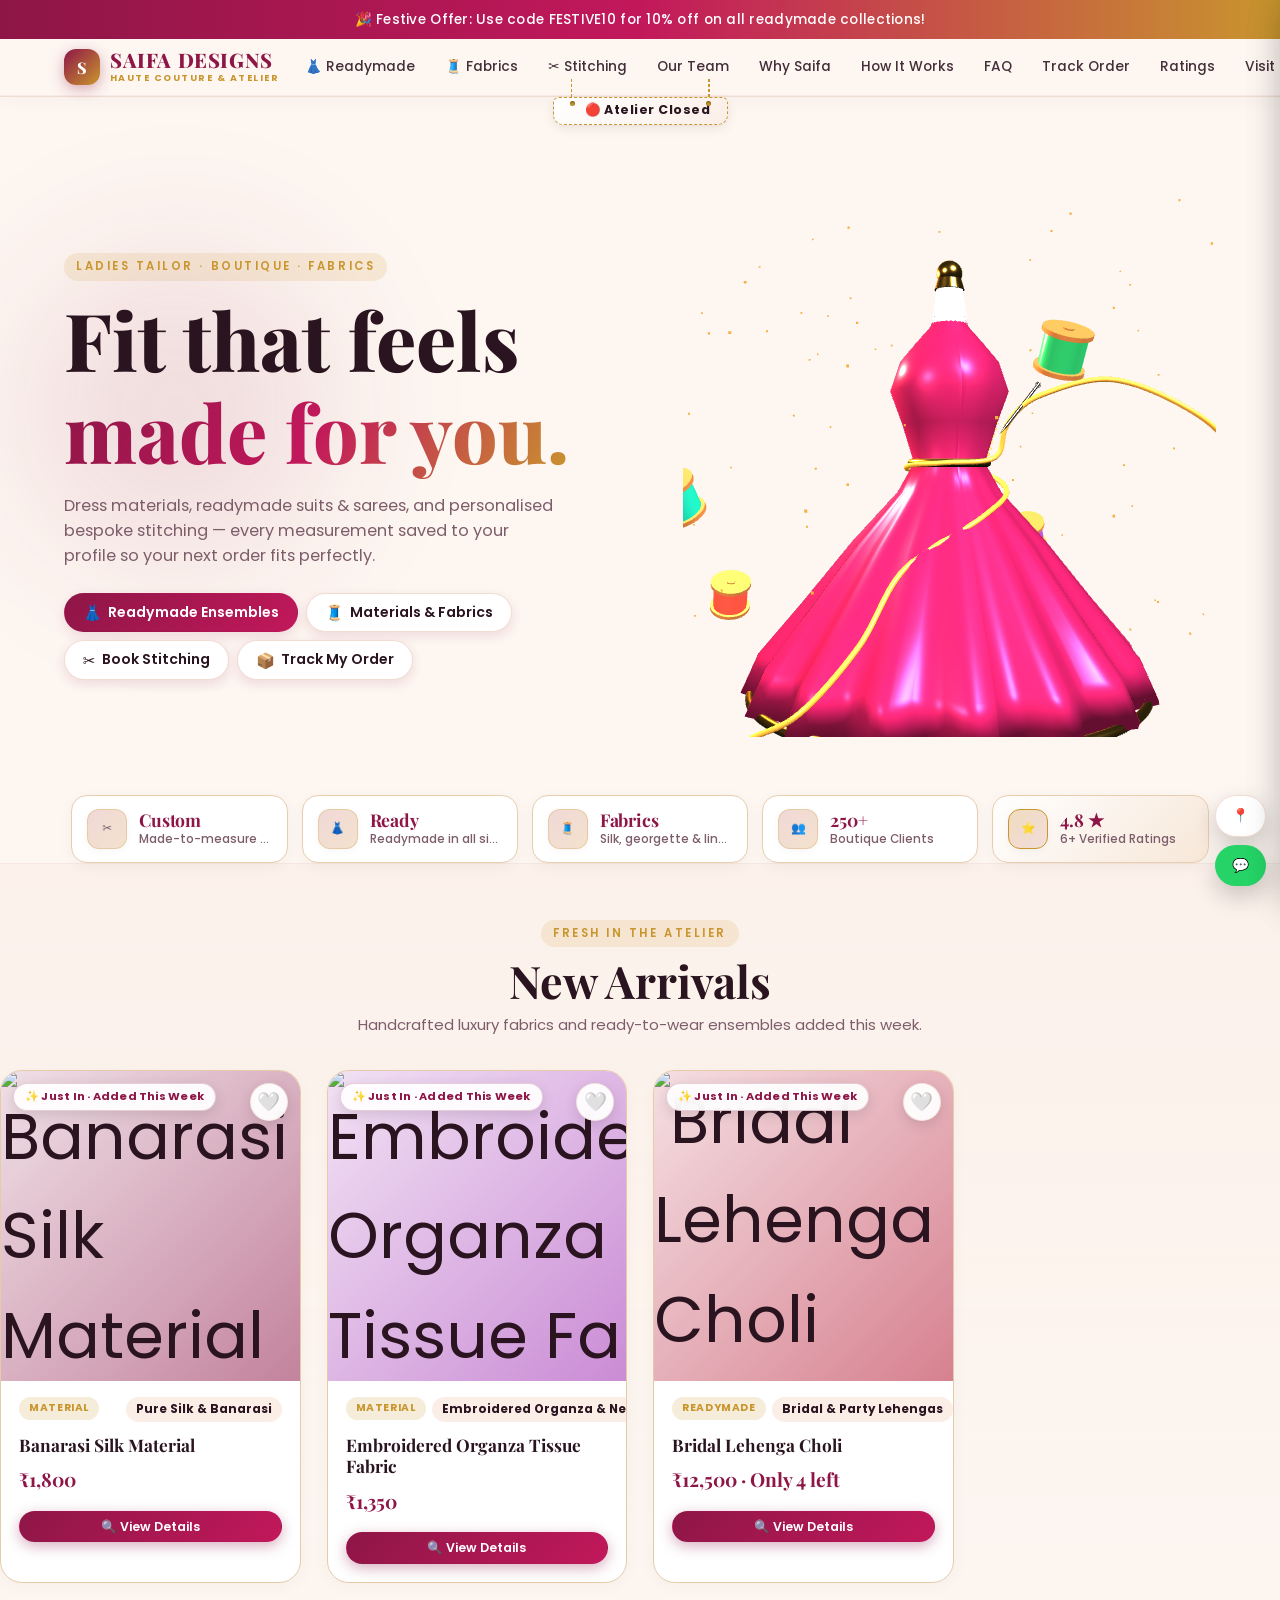
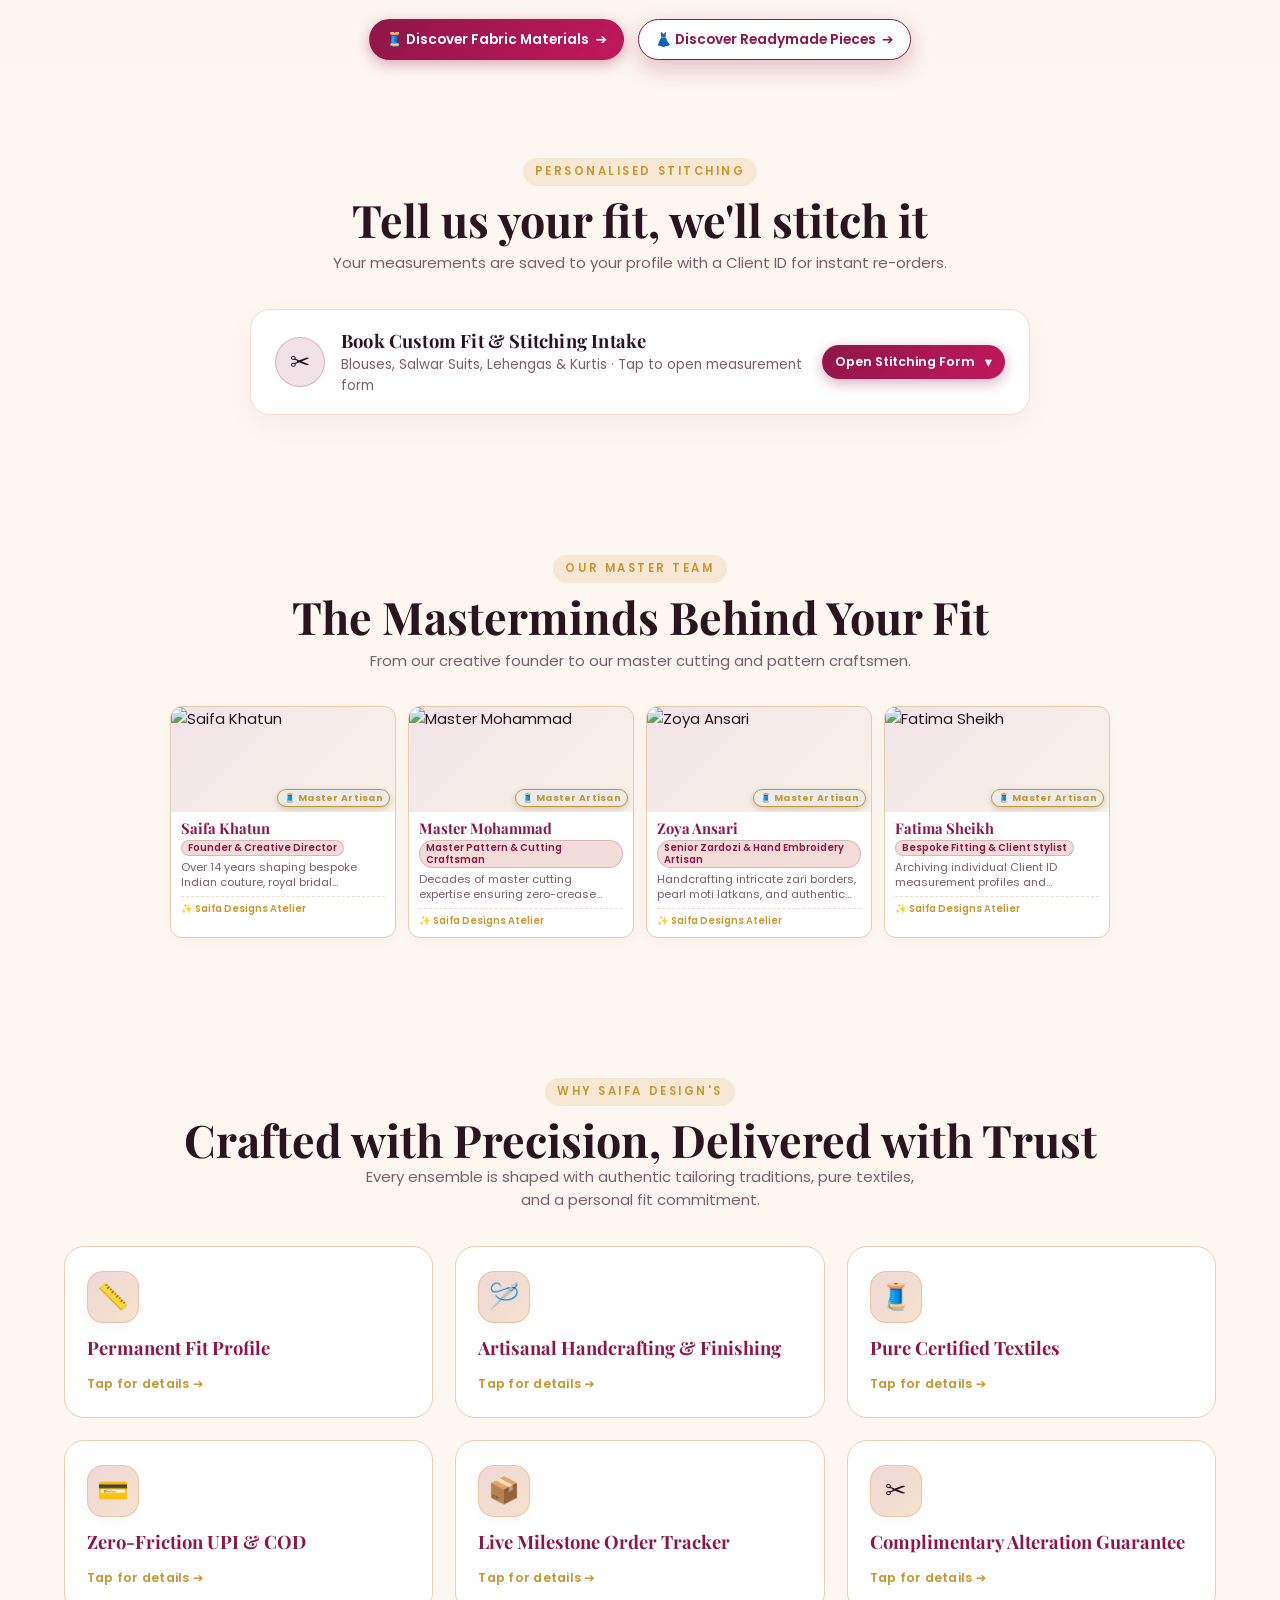
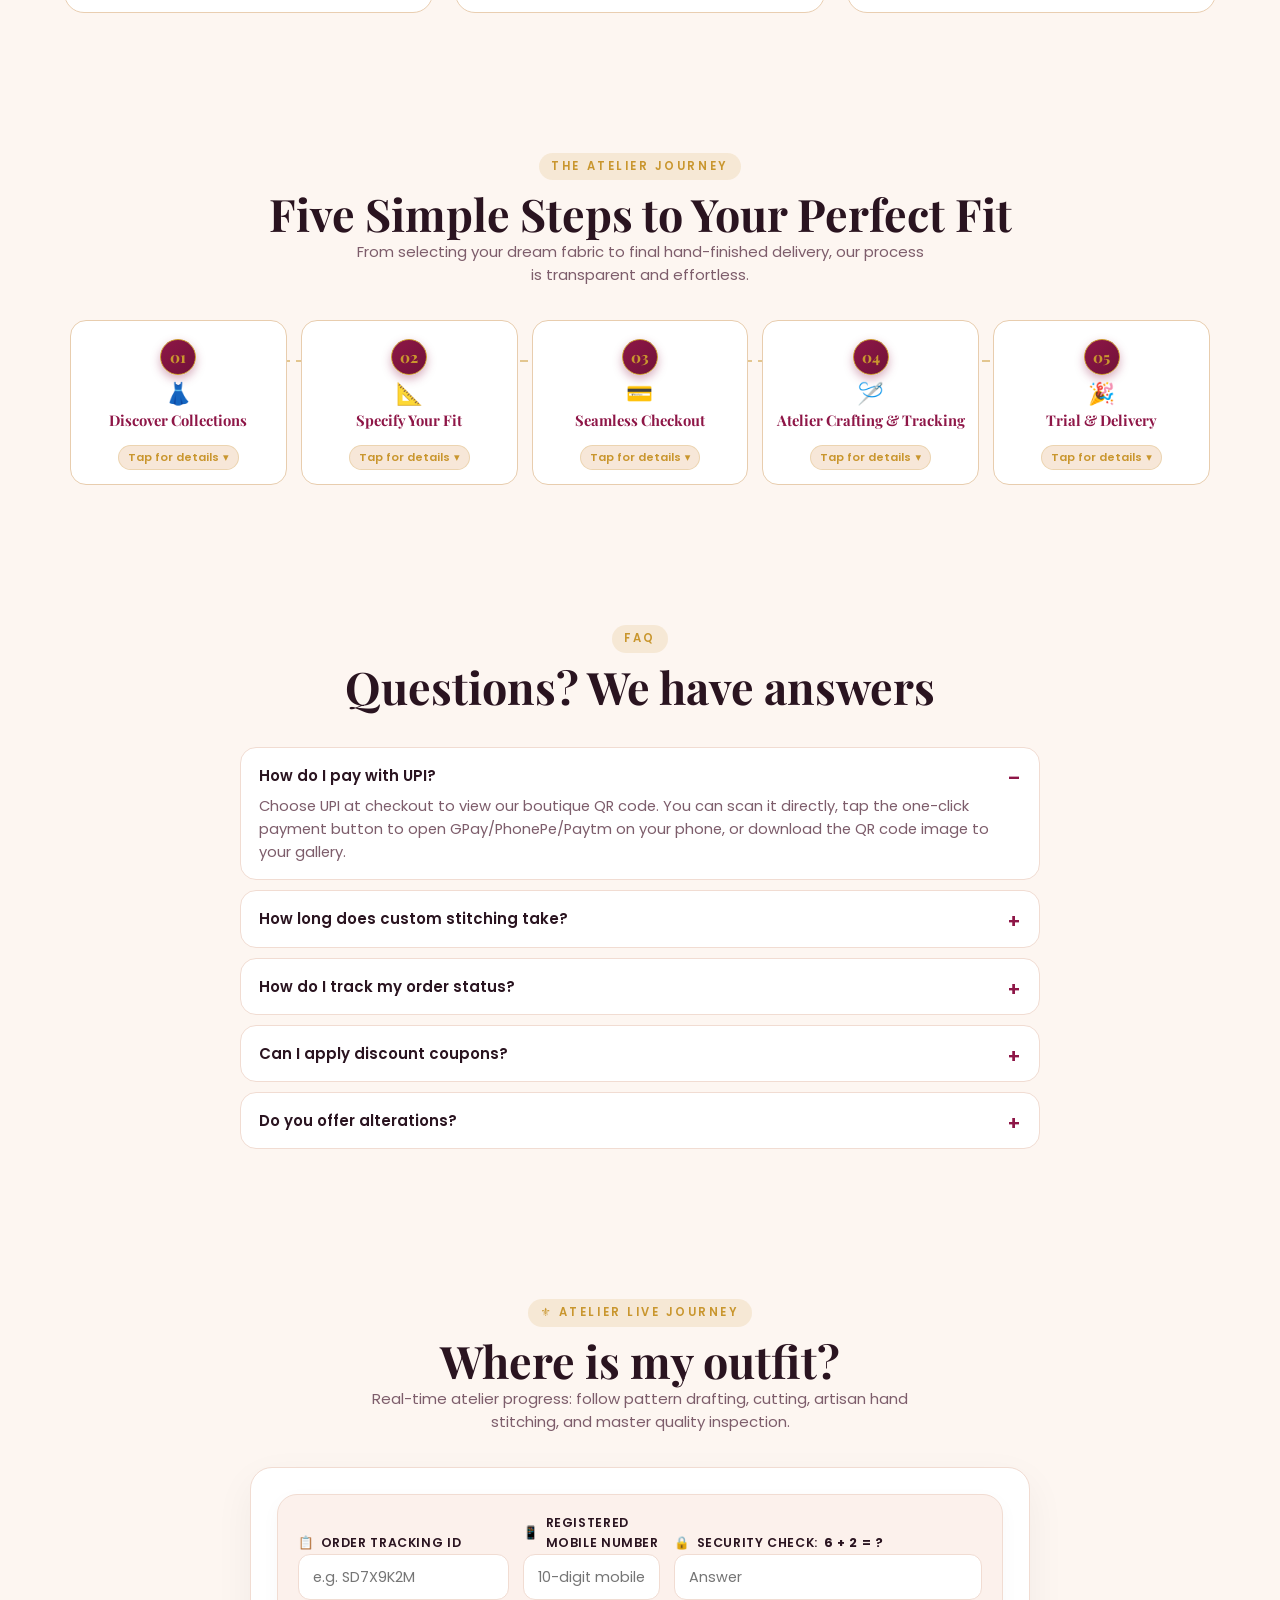
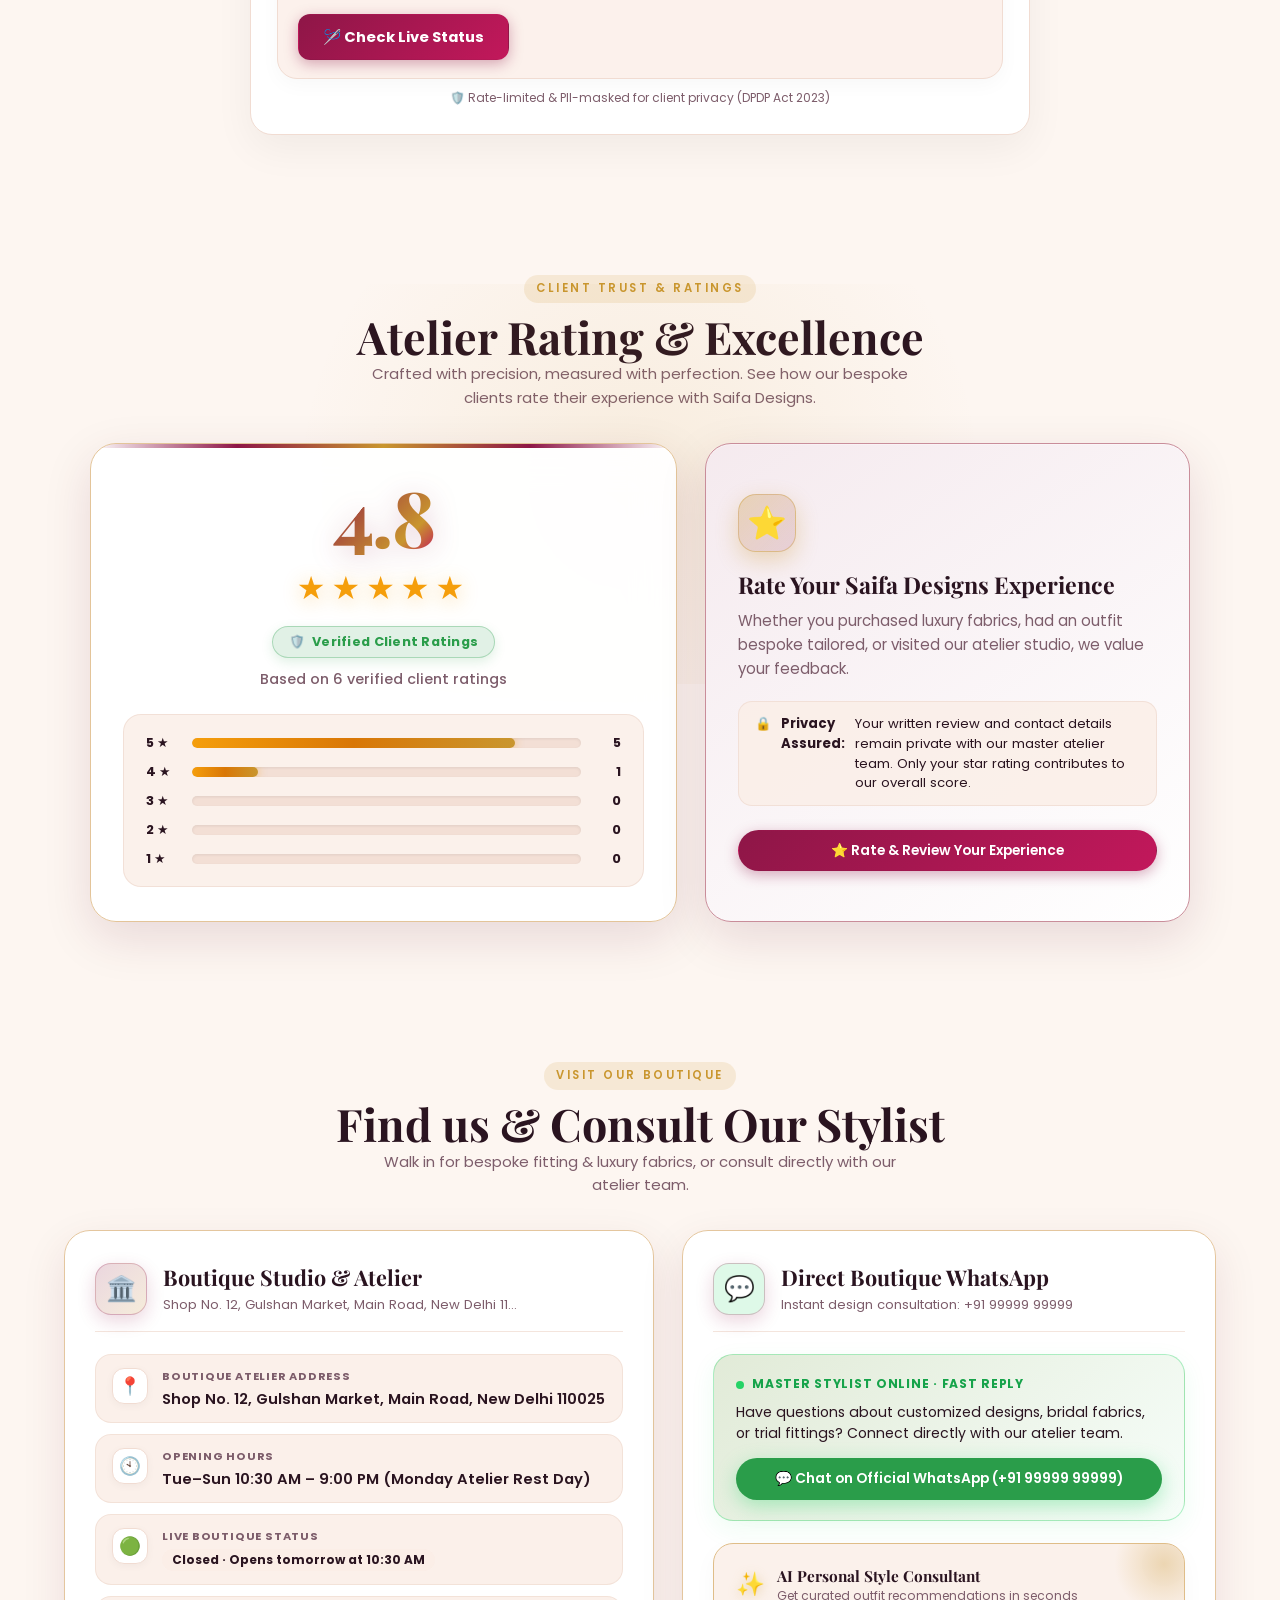
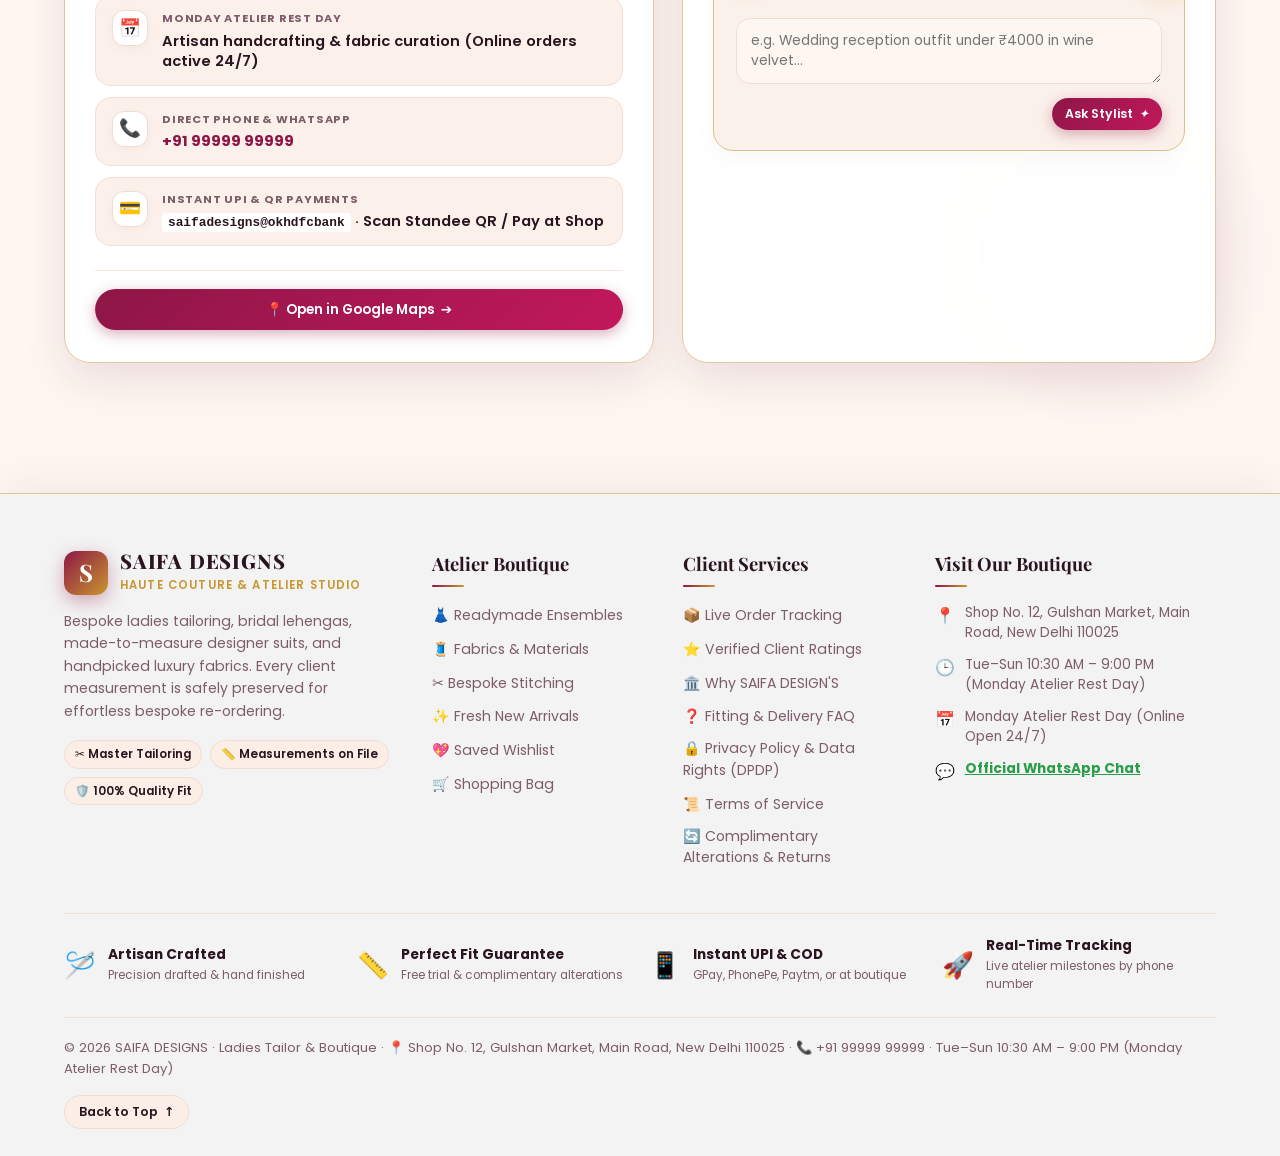
==== commit 4681eb59: "feat: complete enterprise PWA transformation, offline service worker, mobile bottom navigation, AI s" ====
--- a/index.html
+++ b/index.html
@@ -9,7 +9,11 @@
   <meta name="description" content="SAIFA DESIGNS is Delhi's premier bespoke ladies tailor and luxury boutique studio at Gulshan Market, New Delhi. Master pattern drafting, designer suits, lehengas, and pure fabrics with 100% fit guarantee.">
   <link rel="canonical" href="https://saifadesigns.com/">
   <link rel="icon" href="icon.svg" type="image/svg+xml">
+  <link rel="apple-touch-icon" href="icon-192.png">
   <link rel="manifest" href="manifest.json">
+  <meta name="apple-mobile-web-app-capable" content="yes">
+  <meta name="apple-mobile-web-app-status-bar-style" content="black-translucent">
+  <meta name="apple-mobile-web-app-title" content="SAIFA DESIGNS">
   <meta property="og:title" content="SAIFA DESIGNS – Ladies Tailor, Boutique &amp; Fabric Studio">
   <meta property="og:description" content="Delhi's premier bespoke ladies tailor and luxury boutique studio. Master pattern drafting, designer suits, lehengas, and pure fabrics with a 100% fit guarantee.">
   <meta property="og:type" content="website">
--- a/css/style.css
+++ b/css/style.css
@@ -6757,5 +6757,324 @@
   }
 }
 
-
-
+/* ==========================================
+   PWA APP FOUNDATIONS: MOBILE BOTTOM NAVIGATION
+   ========================================== */
+.mobile-bottom-nav {
+  display: flex;
+  position: fixed;
+  bottom: 0;
+  left: 0;
+  right: 0;
+  height: 64px;
+  background: color-mix(in srgb, var(--sf) 88%, transparent);
+  backdrop-filter: blur(18px);
+  -webkit-backdrop-filter: blur(18px);
+  border-top: 1px solid color-mix(in srgb, var(--gd) 25%, var(--ln));
+  z-index: 990;
+  justify-content: space-around;
+  align-items: center;
+  padding: 0 4px max(6px, env(safe-area-inset-bottom));
+  box-shadow: 0 -4px 22px rgba(0, 0, 0, 0.08);
+}
+
+.mob-nav-item {
+  display: flex;
+  flex-direction: column;
+  align-items: center;
+  justify-content: center;
+  flex: 1;
+  text-decoration: none;
+  color: var(--mu);
+  font-size: 0.65rem;
+  font-weight: 500;
+  padding: 6px 0;
+  transition: all 0.2s ease;
+  user-select: none;
+  -webkit-tap-highlight-color: transparent;
+  cursor: pointer;
+}
+
+.mob-nav-item .mob-nav-icon {
+  font-size: 1.25rem;
+  line-height: 1.2;
+  margin-bottom: 2px;
+  transition: transform 0.2s cubic-bezier(0.175, 0.885, 0.32, 1.275);
+}
+
+.mob-nav-item.active {
+  color: var(--br);
+  font-weight: 700;
+}
+
+.mob-nav-item.active .mob-nav-icon {
+  transform: translateY(-2px) scale(1.15);
+}
+
+.mob-nav-badge {
+  position: absolute;
+  top: -4px;
+  right: -8px;
+  background: var(--br);
+  color: #fff;
+  font-size: 0.6rem;
+  font-weight: 700;
+  min-width: 16px;
+  height: 16px;
+  border-radius: 99px;
+  display: inline-grid;
+  place-items: center;
+  padding: 0 4px;
+  border: 1.5px solid var(--sf);
+}
+
+@media (min-width: 769px) {
+  .mobile-bottom-nav {
+    display: none !important;
+  }
+}
+
+@media (max-width: 768px) {
+  body {
+    padding-bottom: calc(68px + env(safe-area-inset-bottom)) !important;
+  }
+}
+
+/* Native-feeling Floating PWA Install Banner */
+.pwa-install-banner {
+  position: fixed;
+  bottom: calc(72px + env(safe-area-inset-bottom));
+  left: 14px;
+  right: 14px;
+  max-width: 480px;
+  margin: 0 auto;
+  background: var(--sf);
+  border: 1.5px solid var(--gd);
+  border-radius: 18px;
+  padding: 12px 14px;
+  box-shadow: 0 12px 36px rgba(0,0,0,0.22);
+  z-index: 989;
+  display: none;
+  animation: pwaSlideUp 0.35s cubic-bezier(0.16, 1, 0.3, 1);
+}
+
+.pwa-install-banner.active {
+  display: block;
+}
+
+@keyframes pwaSlideUp {
+  from { transform: translateY(30px); opacity: 0; }
+  to { transform: translateY(0); opacity: 1; }
+}
+
+.pwa-banner-content {
+  display: flex;
+  align-items: center;
+  gap: 12px;
+}
+
+.pwa-banner-icon {
+  width: 42px;
+  height: 42px;
+  border-radius: 12px;
+  background: linear-gradient(135deg, var(--br), var(--gd));
+  display: grid;
+  place-items: center;
+  color: #fff;
+  font-family: 'Playfair Display', serif;
+  font-weight: 800;
+  font-size: 1.3rem;
+  flex-shrink: 0;
+}
+
+.pwa-banner-text {
+  flex: 1;
+  min-width: 0;
+  text-align: left;
+}
+
+.pwa-banner-text strong {
+  display: block;
+  font-size: 0.88rem;
+  color: var(--br);
+  white-space: nowrap;
+  overflow: hidden;
+  text-overflow: ellipsis;
+}
+
+.pwa-banner-text small {
+  display: block;
+  font-size: 0.72rem;
+  color: var(--mu);
+}
+
+.pwa-install-action {
+  padding: 6px 14px;
+  font-size: 0.8rem;
+  white-space: nowrap;
+  flex-shrink: 0;
+}
+
+.pwa-banner-close {
+  background: none;
+  border: none;
+  color: var(--mu);
+  font-size: 1rem;
+  padding: 4px;
+  cursor: pointer;
+  flex-shrink: 0;
+}
+
+/* Skeleton Loaders & Shimmer States */
+.skeleton-box {
+  display: inline-block;
+  height: 1em;
+  position: relative;
+  overflow: hidden;
+  background-color: color-mix(in srgb, var(--tx) 8%, var(--sf));
+  border-radius: 8px;
+}
+
+.skeleton-box::after {
+  position: absolute;
+  top: 0; right: 0; bottom: 0; left: 0;
+  transform: translateX(-100%);
+  background-image: linear-gradient(
+    90deg,
+    rgba(255, 255, 255, 0) 0,
+    rgba(255, 255, 255, 0.15) 20%,
+    rgba(255, 255, 255, 0.3) 60%,
+    rgba(255, 255, 255, 0)
+  );
+  animation: shimmer 1.5s infinite;
+  content: '';
+}
+
+@keyframes shimmer {
+  100% {
+    transform: translateX(100%);
+  }
+}
+
+/* Conversational AI Stylist Chat Drawer */
+.stylist-chat-container {
+  display: flex;
+  flex-direction: column;
+  height: 72vh;
+  max-height: 600px;
+}
+
+.stylist-chat-header {
+  display: flex;
+  align-items: center;
+  gap: 12px;
+  padding-bottom: 12px;
+  border-bottom: 1px solid var(--ln);
+}
+
+.stylist-chat-avatar {
+  width: 44px;
+  height: 44px;
+  border-radius: 12px;
+  background: linear-gradient(135deg, var(--br), var(--gd));
+  display: grid;
+  place-items: center;
+  font-size: 1.3rem;
+  box-shadow: 0 4px 12px color-mix(in srgb, var(--br) 35%, transparent);
+}
+
+.stylist-messages-box {
+  flex: 1;
+  overflow-y: auto;
+  padding: 14px 4px;
+  display: flex;
+  flex-direction: column;
+  gap: 12px;
+}
+
+.stylist-msg {
+  display: flex;
+  gap: 8px;
+  max-width: 86%;
+}
+
+.stylist-msg.bot {
+  align-self: flex-start;
+}
+
+.stylist-msg.user {
+  align-self: flex-end;
+  flex-direction: row-reverse;
+}
+
+.stylist-bubble {
+  padding: 10px 14px;
+  border-radius: 16px;
+  font-size: 0.88rem;
+  line-height: 1.45;
+}
+
+.stylist-msg.bot .stylist-bubble {
+  background: var(--sf2);
+  border: 1px solid var(--ln);
+  color: var(--tx);
+  border-top-left-radius: 4px;
+}
+
+.stylist-msg.user .stylist-bubble {
+  background: linear-gradient(135deg, var(--br), color-mix(in srgb, var(--br) 85%, #000));
+  color: #fff;
+  border-top-right-radius: 4px;
+}
+
+.stylist-chips-strip {
+  display: flex;
+  gap: 6px;
+  overflow-x: auto;
+  padding: 6px 0 10px;
+  scrollbar-width: none;
+}
+
+.stylist-chips-strip::-webkit-scrollbar {
+  display: none;
+}
+
+.stylist-chip {
+  padding: 6px 12px;
+  font-size: 0.76rem;
+  font-weight: 600;
+  border-radius: 99px;
+  background: var(--sf2);
+  border: 1px solid var(--ln);
+  color: var(--tx);
+  white-space: nowrap;
+  cursor: pointer;
+  transition: all 0.2s ease;
+}
+
+.stylist-chip:hover {
+  border-color: var(--gd);
+  color: var(--br);
+  background: color-mix(in srgb, var(--gd) 10%, var(--sf2));
+}
+
+.stylist-input-row {
+  display: flex;
+  gap: 8px;
+  padding-top: 10px;
+  border-top: 1px solid var(--ln);
+}
+
+.stylist-input-field {
+  flex: 1;
+  padding: 10px 14px;
+  border-radius: 12px;
+  border: 1px solid var(--ln);
+  background: var(--sf);
+  color: var(--tx);
+  font-family: inherit;
+  font-size: 0.9rem;
+}
+
+
+
--- a/css/admin.css
+++ b/css/admin.css
@@ -2527,3 +2527,177 @@
     display: none !important;
   }
 }
+
+/* ==========================================
+   ORDER WORKFLOW KANBAN BOARD
+   ========================================== */
+.kanban-view-toggle {
+  display: inline-flex;
+  background: var(--sf2);
+  border: 1px solid var(--ln);
+  border-radius: 12px;
+  padding: 4px;
+  gap: 4px;
+}
+
+.kanban-view-btn {
+  padding: 6px 14px;
+  border-radius: 8px;
+  border: none;
+  background: none;
+  color: var(--tx);
+  font-size: 0.85rem;
+  font-weight: 600;
+  cursor: pointer;
+  transition: all 0.2s ease;
+}
+
+.kanban-view-btn.active {
+  background: var(--br);
+  color: #fff;
+  box-shadow: 0 2px 8px color-mix(in srgb, var(--br) 35%, transparent);
+}
+
+.kanban-board {
+  display: grid;
+  grid-template-columns: repeat(5, minmax(230px, 1fr));
+  gap: 14px;
+  margin-top: 14px;
+  overflow-x: auto;
+  padding-bottom: 12px;
+  align-items: start;
+}
+
+.kanban-column {
+  background: var(--sf);
+  border: 1px solid var(--ln);
+  border-radius: 16px;
+  padding: 12px;
+  min-height: 480px;
+  display: flex;
+  flex-direction: column;
+  transition: background 0.2s ease;
+}
+
+.kanban-column.drag-over {
+  background: color-mix(in srgb, var(--gd) 10%, var(--sf));
+  border-color: var(--gd);
+}
+
+.kanban-col-header {
+  display: flex;
+  align-items: center;
+  justify-content: space-between;
+  margin-bottom: 10px;
+  padding-bottom: 8px;
+  border-bottom: 1.5px solid var(--ln);
+}
+
+.kanban-col-title {
+  font-size: 0.88rem;
+  font-weight: 700;
+  color: var(--br);
+  display: flex;
+  align-items: center;
+  gap: 6px;
+}
+
+.kanban-col-count {
+  font-size: 0.72rem;
+  font-weight: 700;
+  padding: 2px 8px;
+  border-radius: 99px;
+  background: var(--sf2);
+  color: var(--tx);
+  border: 1px solid var(--ln);
+}
+
+.kanban-cards-list {
+  display: flex;
+  flex-direction: column;
+  gap: 10px;
+  flex: 1;
+}
+
+.kanban-card {
+  background: var(--sf2);
+  border: 1px solid var(--ln);
+  border-radius: 12px;
+  padding: 12px;
+  cursor: grab;
+  box-shadow: 0 2px 6px rgba(0,0,0,0.04);
+  transition: transform 0.2s ease, box-shadow 0.2s ease, border-color 0.2s ease;
+  user-select: none;
+}
+
+.kanban-card:hover {
+  transform: translateY(-2px);
+  border-color: var(--gd);
+  box-shadow: 0 6px 16px rgba(0,0,0,0.08);
+}
+
+.kanban-card:active {
+  cursor: grabbing;
+}
+
+.kanban-card-top {
+  display: flex;
+  justify-content: space-between;
+  align-items: center;
+  margin-bottom: 6px;
+}
+
+.kanban-order-badge {
+  font-family: monospace;
+  font-weight: 700;
+  font-size: 0.78rem;
+  color: var(--br);
+  background: color-mix(in srgb, var(--br) 10%, transparent);
+  padding: 2px 6px;
+  border-radius: 6px;
+}
+
+.kanban-card-title {
+  font-size: 0.88rem;
+  font-weight: 600;
+  color: var(--tx);
+  margin: 0 0 4px;
+}
+
+.kanban-card-desc {
+  font-size: 0.76rem;
+  color: var(--mu);
+  margin: 0 0 8px;
+  line-height: 1.35;
+  display: -webkit-box;
+  -webkit-line-clamp: 2;
+  -webkit-box-orient: vertical;
+  overflow: hidden;
+}
+
+.kanban-card-footer {
+  display: flex;
+  justify-content: space-between;
+  align-items: center;
+  border-top: 1px dashed var(--ln);
+  padding-top: 8px;
+  margin-top: 4px;
+  font-size: 0.78rem;
+}
+
+.kanban-advance-btn {
+  padding: 3px 8px;
+  font-size: 0.72rem;
+  font-weight: 600;
+  border-radius: 6px;
+  background: var(--sf);
+  border: 1px solid var(--gd);
+  color: var(--gd);
+  cursor: pointer;
+  transition: all 0.15s ease;
+}
+
+.kanban-advance-btn:hover {
+  background: var(--gd);
+  color: #000;
+}
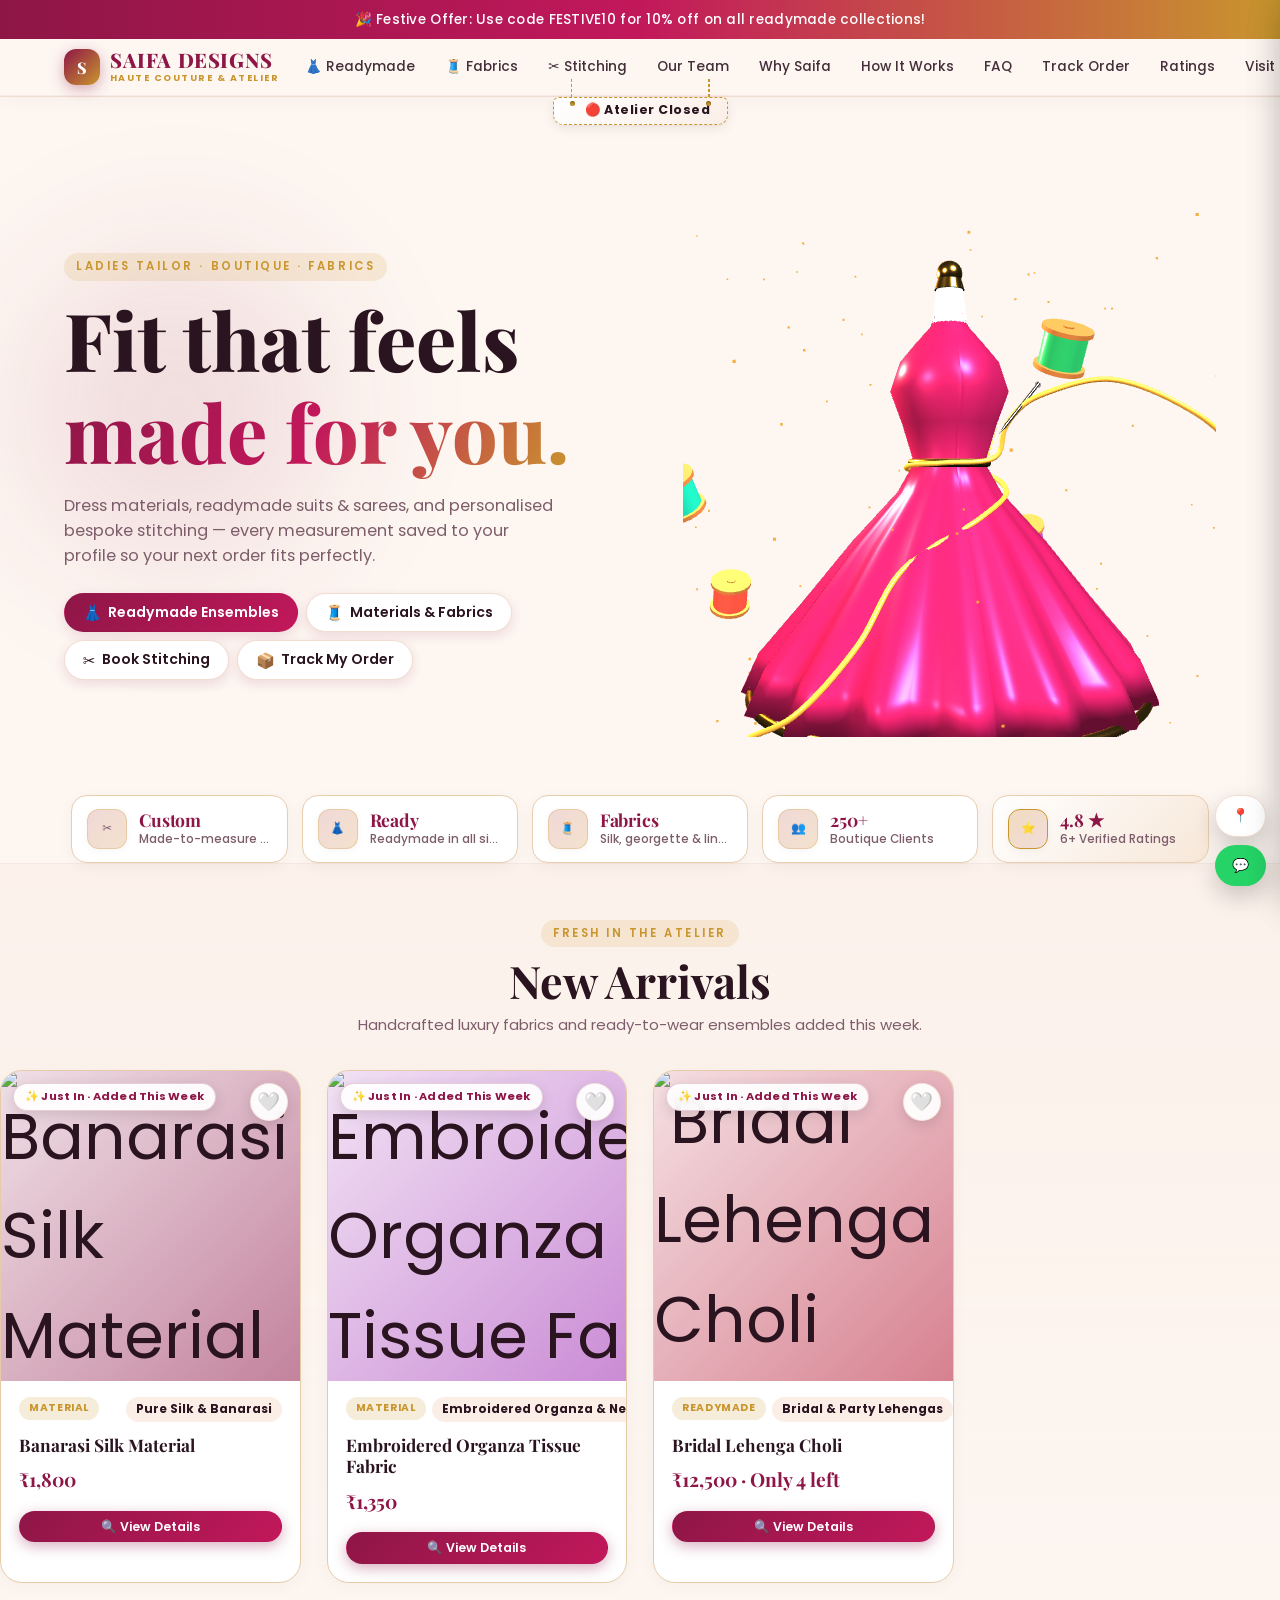
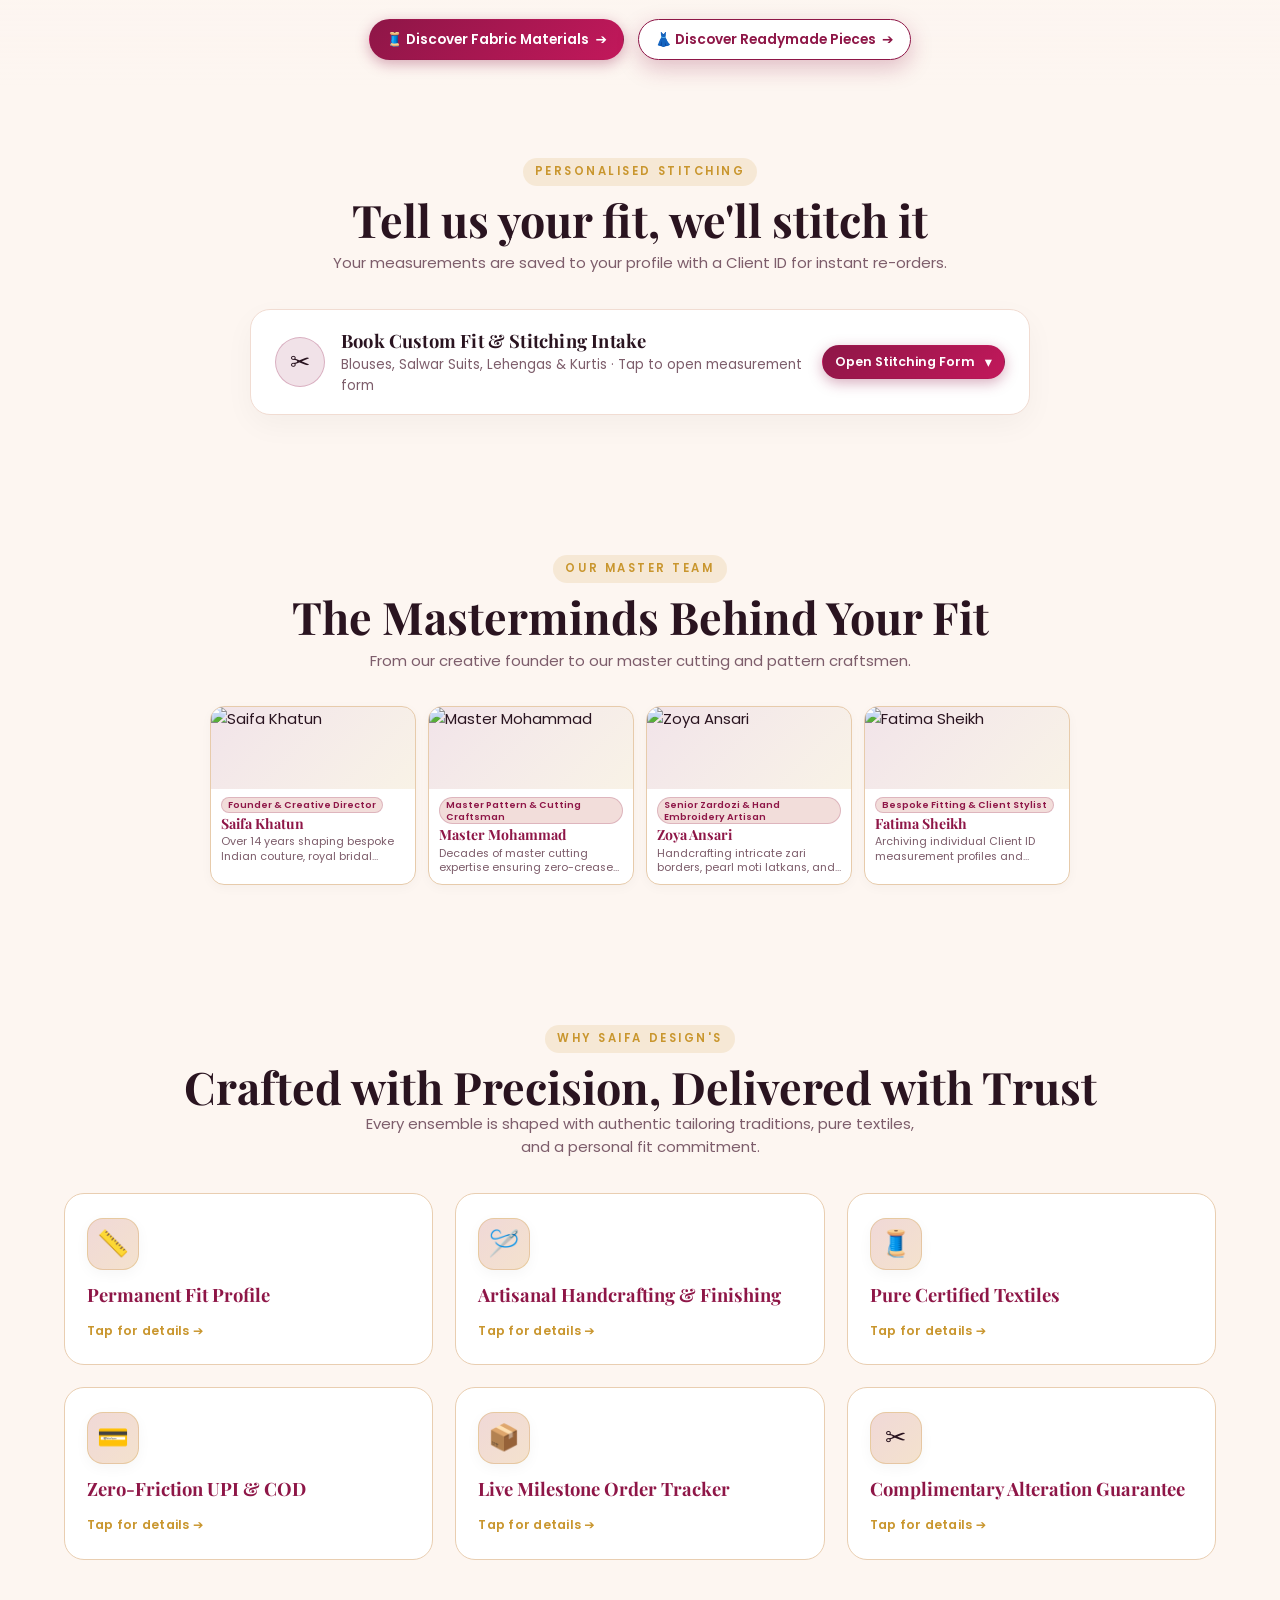
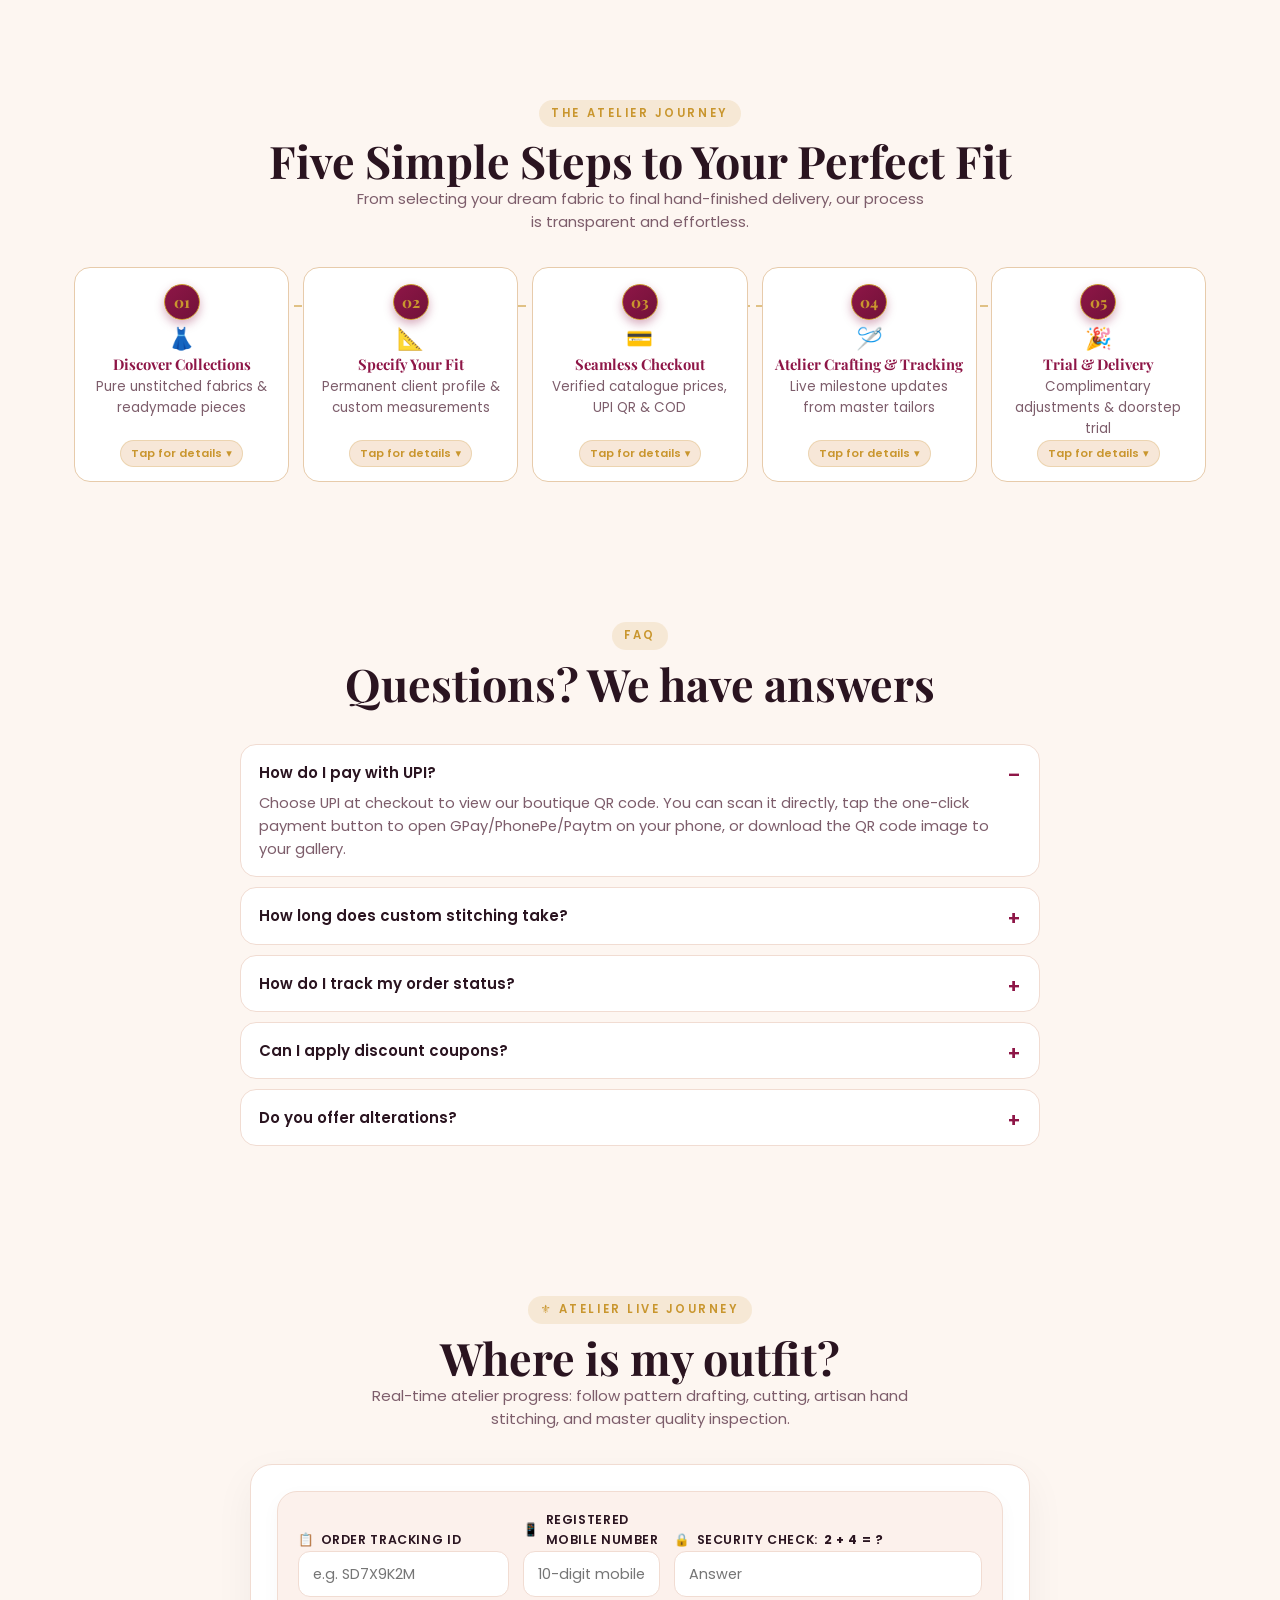
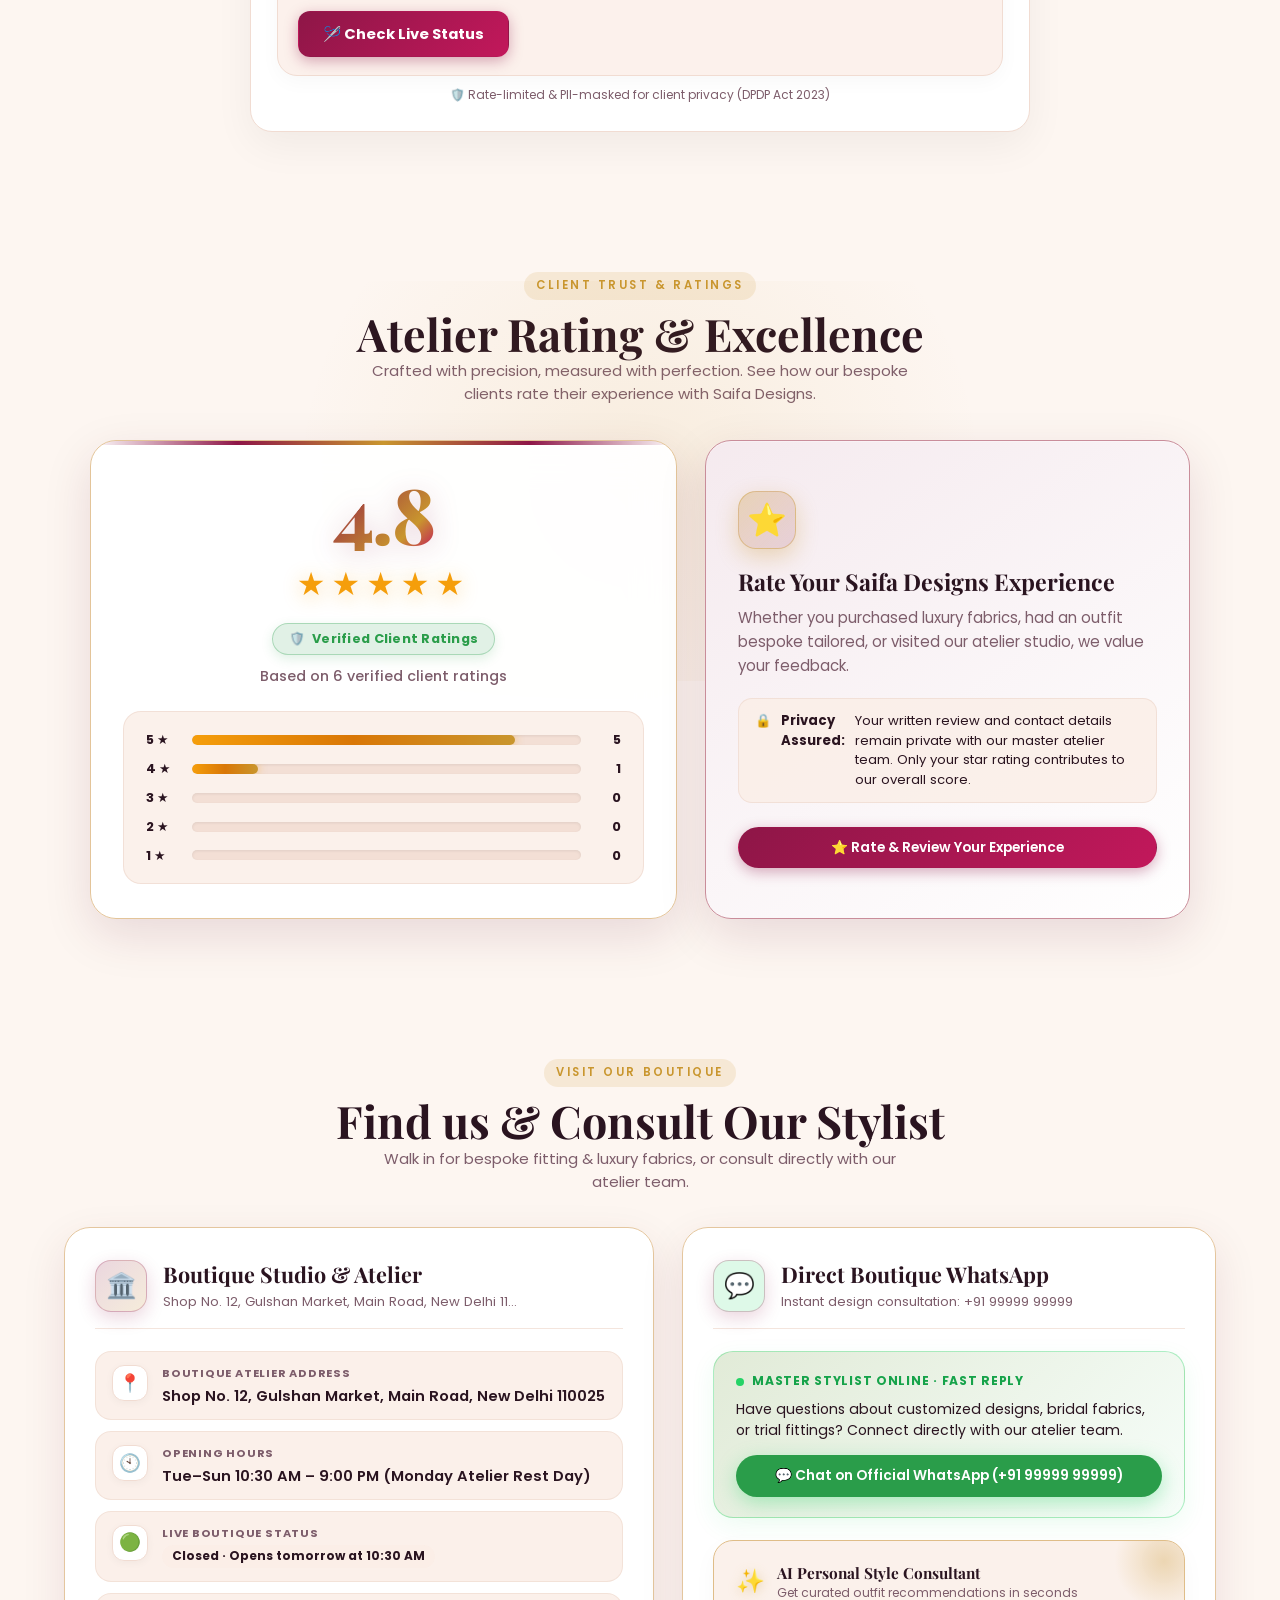
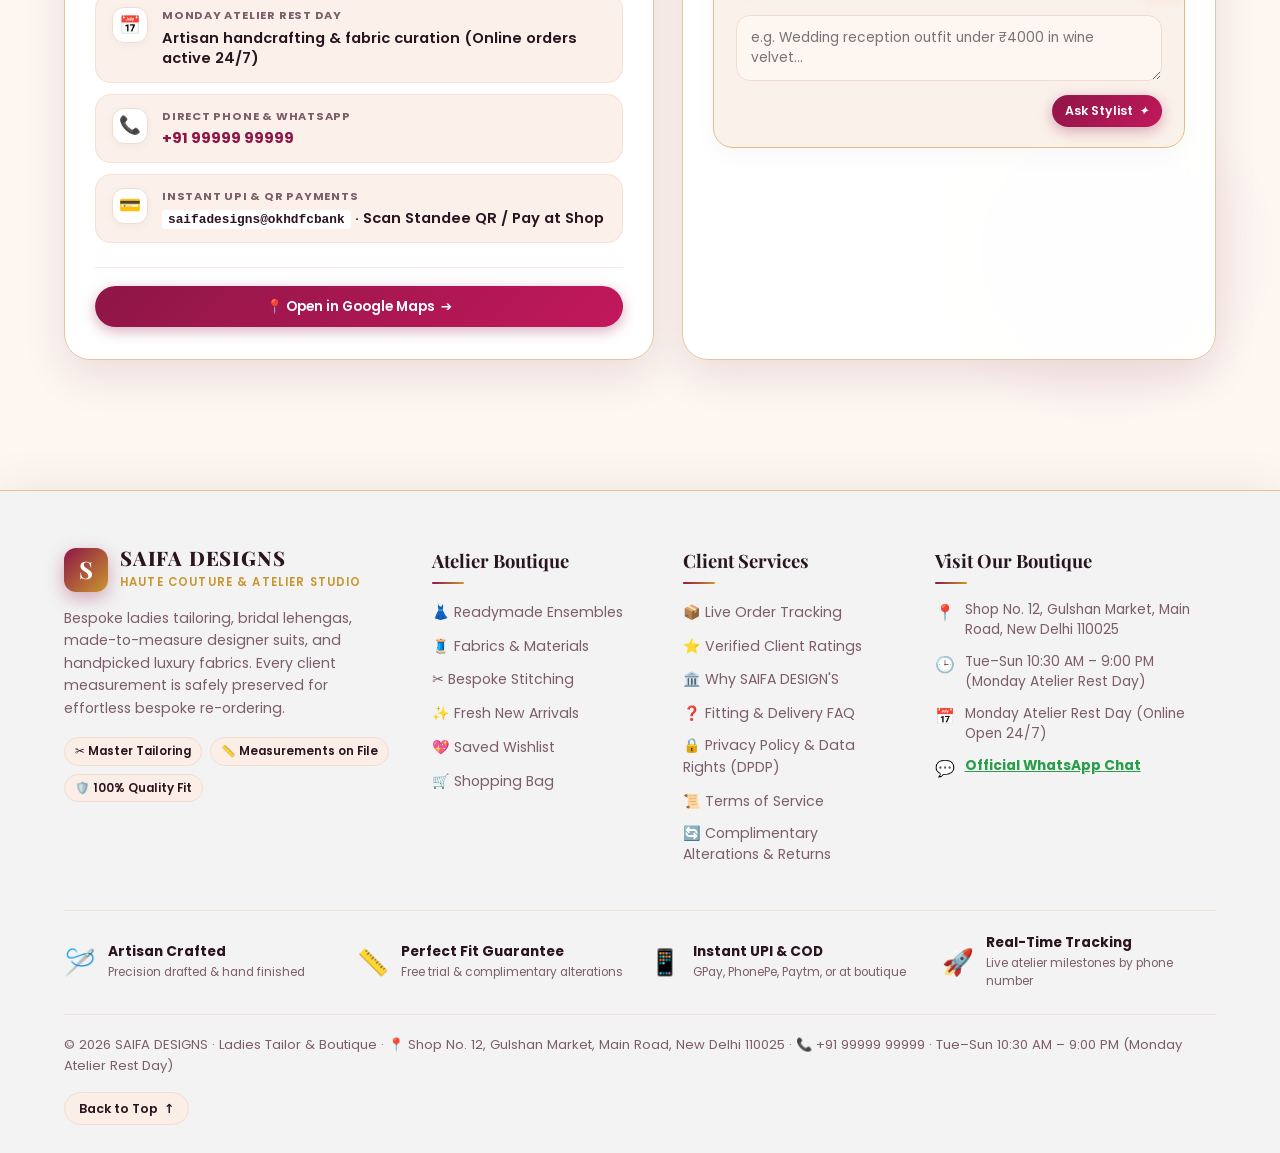
==== commit 01b194a6: "fix: responsive redesign for atelier journey, compact team cards, size chart modal, otp receipt veri" ====
--- a/index.html
+++ b/index.html
@@ -506,10 +506,19 @@
           aria-label="View details for Step 1: Discover Collections"
           onclick="Customer.openJourneyStepModal(1)"
           onkeydown="if(event.key==='Enter'||event.key===' '){event.preventDefault(); Customer.openJourneyStepModal(1);}">
-          <span class="step-num-badge">01</span>
-          <span class="step-icon-emoji">👗</span>
-          <h3 class="step-title">Discover Collections</h3>
-          <span class="step-cue"><span class="cue-long">Tap for details</span><span class="cue-short">Details</span> ▾</span>
+          <div class="step-indicator-col">
+            <span class="step-num-badge">01</span>
+          </div>
+          <div class="step-content-col">
+            <div class="step-header-row">
+              <span class="step-icon-emoji">👗</span>
+              <h3 class="step-title">Discover Collections</h3>
+            </div>
+            <p class="step-desc">Pure unstitched fabrics &amp; readymade pieces</p>
+          </div>
+          <div class="step-action-col">
+            <span class="step-cue"><span class="cue-long">Tap for details</span><span class="cue-short">Details</span> ▾</span>
+          </div>
         </div>
         <div class="step interactive-step-card" 
           role="button" 
@@ -517,10 +526,19 @@
           aria-label="View details for Step 2: Specify Your Fit"
           onclick="Customer.openJourneyStepModal(2)"
           onkeydown="if(event.key==='Enter'||event.key===' '){event.preventDefault(); Customer.openJourneyStepModal(2);}">
-          <span class="step-num-badge">02</span>
-          <span class="step-icon-emoji">📐</span>
-          <h3 class="step-title">Specify Your Fit</h3>
-          <span class="step-cue"><span class="cue-long">Tap for details</span><span class="cue-short">Details</span> ▾</span>
+          <div class="step-indicator-col">
+            <span class="step-num-badge">02</span>
+          </div>
+          <div class="step-content-col">
+            <div class="step-header-row">
+              <span class="step-icon-emoji">📐</span>
+              <h3 class="step-title">Specify Your Fit</h3>
+            </div>
+            <p class="step-desc">Permanent client profile &amp; custom measurements</p>
+          </div>
+          <div class="step-action-col">
+            <span class="step-cue"><span class="cue-long">Tap for details</span><span class="cue-short">Details</span> ▾</span>
+          </div>
         </div>
         <div class="step interactive-step-card" 
           role="button" 
@@ -528,10 +546,19 @@
           aria-label="View details for Step 3: Seamless Checkout"
           onclick="Customer.openJourneyStepModal(3)"
           onkeydown="if(event.key==='Enter'||event.key===' '){event.preventDefault(); Customer.openJourneyStepModal(3);}">
-          <span class="step-num-badge">03</span>
-          <span class="step-icon-emoji">💳</span>
-          <h3 class="step-title">Seamless Checkout</h3>
-          <span class="step-cue"><span class="cue-long">Tap for details</span><span class="cue-short">Details</span> ▾</span>
+          <div class="step-indicator-col">
+            <span class="step-num-badge">03</span>
+          </div>
+          <div class="step-content-col">
+            <div class="step-header-row">
+              <span class="step-icon-emoji">💳</span>
+              <h3 class="step-title">Seamless Checkout</h3>
+            </div>
+            <p class="step-desc">Verified catalogue prices, UPI QR &amp; COD</p>
+          </div>
+          <div class="step-action-col">
+            <span class="step-cue"><span class="cue-long">Tap for details</span><span class="cue-short">Details</span> ▾</span>
+          </div>
         </div>
         <div class="step interactive-step-card" 
           role="button" 
@@ -539,10 +566,19 @@
           aria-label="View details for Step 4: Atelier Crafting & Tracking"
           onclick="Customer.openJourneyStepModal(4)"
           onkeydown="if(event.key==='Enter'||event.key===' '){event.preventDefault(); Customer.openJourneyStepModal(4);}">
-          <span class="step-num-badge">04</span>
-          <span class="step-icon-emoji">🪡</span>
-          <h3 class="step-title">Atelier Crafting &amp; Tracking</h3>
-          <span class="step-cue"><span class="cue-long">Tap for details</span><span class="cue-short">Details</span> ▾</span>
+          <div class="step-indicator-col">
+            <span class="step-num-badge">04</span>
+          </div>
+          <div class="step-content-col">
+            <div class="step-header-row">
+              <span class="step-icon-emoji">🪡</span>
+              <h3 class="step-title">Atelier Crafting &amp; Tracking</h3>
+            </div>
+            <p class="step-desc">Live milestone updates from master tailors</p>
+          </div>
+          <div class="step-action-col">
+            <span class="step-cue"><span class="cue-long">Tap for details</span><span class="cue-short">Details</span> ▾</span>
+          </div>
         </div>
         <div class="step interactive-step-card" 
           role="button" 
@@ -550,10 +586,19 @@
           aria-label="View details for Step 5: Trial & Delivery"
           onclick="Customer.openJourneyStepModal(5)"
           onkeydown="if(event.key==='Enter'||event.key===' '){event.preventDefault(); Customer.openJourneyStepModal(5);}">
-          <span class="step-num-badge">05</span>
-          <span class="step-icon-emoji">🎉</span>
-          <h3 class="step-title">Trial &amp; Delivery</h3>
-          <span class="step-cue"><span class="cue-long">Tap for details</span><span class="cue-short">Details</span> ▾</span>
+          <div class="step-indicator-col">
+            <span class="step-num-badge">05</span>
+          </div>
+          <div class="step-content-col">
+            <div class="step-header-row">
+              <span class="step-icon-emoji">🎉</span>
+              <h3 class="step-title">Trial &amp; Delivery</h3>
+            </div>
+            <p class="step-desc">Complimentary adjustments &amp; doorstep trial</p>
+          </div>
+          <div class="step-action-col">
+            <span class="step-cue"><span class="cue-long">Tap for details</span><span class="cue-short">Details</span> ▾</span>
+          </div>
         </div>
       </div>
     </div>
--- a/css/style.css
+++ b/css/style.css
@@ -1743,14 +1743,14 @@
   display: grid;
   grid-template-columns: repeat(4, 1fr);
   gap: 12px;
-  max-width: 940px;
+  max-width: 860px;
   margin: 0 auto;
 }
 
 .team-card {
   background: var(--sf);
   border: 1px solid color-mix(in srgb, var(--gd) 24%, var(--ln));
-  border-radius: 12px;
+  border-radius: 14px;
   overflow: hidden;
   transition: transform 0.22s ease, box-shadow 0.22s ease, border-color 0.22s ease;
   position: relative;
@@ -1768,7 +1768,7 @@
 .team-avatar-wrap {
   position: relative;
   width: 100%;
-  height: 105px;
+  height: 82px;
   overflow: hidden;
   background: linear-gradient(135deg, color-mix(in srgb, var(--br) 12%, transparent), color-mix(in srgb, var(--gd) 12%, transparent));
 }
@@ -1796,24 +1796,7 @@
   display: flex;
   align-items: center;
   justify-content: center;
-  font-size: 2.2rem;
-}
-
-.team-badge {
-  position: absolute;
-  bottom: 5px;
-  right: 5px;
-  background: color-mix(in srgb, var(--sf) 92%, #000);
-  backdrop-filter: blur(8px);
-  -webkit-backdrop-filter: blur(8px);
-  border: 1px solid var(--gd);
-  border-radius: 99px;
-  padding: 1px 6px;
-  font-size: 0.58rem;
-  font-weight: 700;
-  color: var(--gd);
-  letter-spacing: 0.03em;
-  box-shadow: 0 2px 6px rgba(0,0,0,0.18);
+  font-size: 1.8rem;
 }
 
 .team-info {
@@ -1821,15 +1804,6 @@
   display: flex;
   flex-direction: column;
   flex-grow: 1;
-}
-
-.team-name {
-  font-family: 'Playfair Display', serif;
-  font-size: 0.92rem;
-  font-weight: 700;
-  color: var(--br);
-  margin: 0 0 2px;
-  line-height: 1.2;
 }
 
 .team-role-pill {
@@ -1840,17 +1814,26 @@
   border: 1px solid color-mix(in srgb, var(--br) 20%, transparent);
   border-radius: 99px;
   padding: 1px 6px;
-  font-size: 0.6rem;
+  font-size: 0.58rem;
   font-weight: 600;
-  margin-bottom: 4px;
+  margin-bottom: 3px;
   line-height: 1.25;
 }
 
+.team-name {
+  font-family: 'Playfair Display', serif;
+  font-size: 0.88rem;
+  font-weight: 700;
+  color: var(--br);
+  margin: 0 0 3px;
+  line-height: 1.2;
+}
+
 .team-bio {
-  font-size: 0.7rem;
-  line-height: 1.35;
+  font-size: 0.68rem;
+  line-height: 1.32;
   color: var(--mu);
-  margin: 0 0 6px;
+  margin: 0;
   flex-grow: 1;
   display: -webkit-box;
   -webkit-line-clamp: 2;
@@ -2016,51 +1999,55 @@
 
 /* ==========================================
    HOW IT WORKS — 5-STEP CUSTOMER JOURNEY
+   Bulletproof Responsive Stepper Across All Devices
    ========================================== */
 .timeline-container {
   position: relative;
-  max-width: 1140px;
+  max-width: 1160px;
   margin: 0 auto;
+  padding: 0 10px;
 }
 
 .timeline-line {
   position: absolute;
-  top: 40px;
-  left: 10%;
-  right: 10%;
+  top: 38px;
+  left: 9%;
+  right: 9%;
   height: 2px;
   background: repeating-linear-gradient(90deg, var(--gd) 0, var(--gd) 8px, transparent 8px, transparent 14px);
   z-index: 1;
   pointer-events: none;
-  opacity: 0.5;
+  opacity: 0.55;
 }
 
 .steps,
 .interactive-steps-grid {
-  display: grid;
-  grid-template-columns: repeat(5, 1fr);
-  gap: 14px;
-  max-width: 1140px;
+  display: grid !important;
+  grid-template-columns: repeat(5, 1fr) !important;
+  gap: 14px !important;
+  max-width: 1160px;
   margin: 0 auto;
   position: relative;
+  z-index: 2;
 }
 
 .step,
 .interactive-step-card {
   background: var(--sf);
-  border: 1px solid color-mix(in srgb, var(--gd) 22%, var(--ln));
+  border: 1px solid color-mix(in srgb, var(--gd) 24%, var(--ln));
   border-radius: 16px;
-  padding: 18px 12px 14px;
+  padding: 16px 12px 14px;
   position: relative;
   text-align: center;
   transition: transform 0.25s ease, box-shadow 0.25s ease, border-color 0.25s ease;
-  display: flex;
-  flex-direction: column;
-  align-items: center;
+  display: flex !important;
+  flex-direction: column !important;
+  align-items: center !important;
   cursor: pointer;
   z-index: 2;
   user-select: none;
-  min-height: 165px;
+  min-height: 180px;
+  box-sizing: border-box;
 }
 
 .step:hover,
@@ -2068,6 +2055,14 @@
   transform: translateY(-4px);
   border-color: var(--gd);
   box-shadow: 0 10px 24px color-mix(in srgb, var(--br) 12%, transparent);
+}
+
+.step-indicator-col {
+  display: flex;
+  align-items: center;
+  justify-content: center;
+  margin-bottom: 8px;
+  flex-shrink: 0;
 }
 
 .step-num-badge {
@@ -2082,17 +2077,32 @@
   font-family: 'Playfair Display', serif;
   font-weight: 800;
   font-size: 0.95rem;
-  margin-bottom: 8px;
   box-shadow: 0 4px 10px color-mix(in srgb, var(--br) 35%, transparent);
   border: 1.5px solid var(--gd);
   flex-shrink: 0;
 }
 
+.step-content-col {
+  display: flex;
+  flex-direction: column;
+  align-items: center;
+  text-align: center;
+  flex: 1;
+  width: 100%;
+}
+
+.step-header-row {
+  display: flex;
+  flex-direction: column;
+  align-items: center;
+  gap: 5px;
+  margin-bottom: 4px;
+}
+
 .step-icon-emoji {
   font-size: 1.35rem;
-  margin-bottom: 6px;
+  line-height: 1;
   display: block;
-  line-height: 1;
 }
 
 .step h3,
@@ -2101,8 +2111,21 @@
   font-size: 0.92rem;
   font-weight: 700;
   color: var(--br);
-  margin: 0 0 6px;
+  margin: 0;
   line-height: 1.25;
+}
+
+.step-desc {
+  font-size: 0.74rem;
+  color: var(--mu);
+  line-height: 1.35;
+  margin: 4px 0 8px;
+  display: block;
+}
+
+.step-action-col {
+  margin-top: auto;
+  flex-shrink: 0;
 }
 
 .step-cue {
@@ -2113,8 +2136,7 @@
   font-size: 0.7rem;
   font-weight: 600;
   color: var(--gd);
-  margin-top: auto;
-  padding: 3px 9px;
+  padding: 4px 10px;
   border-radius: 99px;
   background: color-mix(in srgb, var(--gd) 8%, var(--sf2));
   border: 1px solid color-mix(in srgb, var(--gd) 24%, transparent);
@@ -2163,62 +2185,66 @@
   box-shadow: 0 4px 12px color-mix(in srgb, var(--br) 35%, transparent);
 }
 
-@media (max-width: 900px) {
+/* ----------------------------------------------------
+   RESPONSIVE TABLETS & PHONES: ELEGANT VERTICAL STEPPER
+   Prevents Any 2-Column Cramming, Overflow, or Lone Cards
+   ---------------------------------------------------- */
+@media (max-width: 992px) {
   .team {
     grid-template-columns: repeat(2, 1fr) !important;
-    gap: 10px;
-    max-width: 540px;
+    gap: 8px !important;
+    max-width: 480px !important;
     margin: 0 auto;
   }
   .team-avatar-wrap {
-    height: 85px !important;
+    height: 72px !important;
   }
   .team-info {
-    padding: 7px 8px !important;
+    padding: 6px 8px !important;
   }
   .team-name {
-    font-size: 0.86rem !important;
+    font-size: 0.82rem !important;
   }
   .team-role-pill {
     font-size: 0.58rem !important;
     padding: 1px 5px !important;
-    margin-bottom: 3px !important;
+    margin-bottom: 2px !important;
   }
   .team-bio {
-    font-size: 0.68rem !important;
-    line-height: 1.32 !important;
+    font-size: 0.66rem !important;
+    line-height: 1.3 !important;
     -webkit-line-clamp: 2 !important;
-    margin-bottom: 4px !important;
+    margin-bottom: 0 !important;
   }
   .team-card-footer {
-    padding-top: 4px !important;
-    font-size: 0.58rem !important;
+    display: none !important;
   }
 
   .timeline-container {
-    padding: 0 6px;
-    max-width: 580px;
-    margin: 0 auto;
-    position: relative;
+    padding: 0 8px !important;
+    max-width: 600px !important;
+    margin: 0 auto !important;
+    position: relative !important;
   }
   .timeline-line {
     display: block !important;
     position: absolute !important;
-    top: 22px !important;
-    bottom: 22px !important;
+    top: 24px !important;
+    bottom: 24px !important;
     left: 32px !important;
     right: auto !important;
     width: 2px !important;
     height: auto !important;
     background: repeating-linear-gradient(180deg, var(--gd) 0, var(--gd) 8px, transparent 8px, transparent 14px) !important;
-    opacity: 0.6 !important;
+    opacity: 0.65 !important;
     z-index: 1 !important;
   }
   .steps,
   .interactive-steps-grid {
     display: flex !important;
     flex-direction: column !important;
-    gap: 10px !important;
+    grid-template-columns: none !important;
+    gap: 12px !important;
     width: 100% !important;
     position: relative !important;
     z-index: 2 !important;
@@ -2228,44 +2254,73 @@
     display: flex !important;
     flex-direction: row !important;
     align-items: center !important;
+    justify-content: flex-start !important;
     text-align: left !important;
-    gap: 12px !important;
-    padding: 10px 14px !important;
+    gap: 14px !important;
+    padding: 12px 16px !important;
     border-radius: 14px !important;
     width: 100% !important;
     min-height: auto !important;
     box-sizing: border-box !important;
   }
-  .interactive-step-card .step-num-badge {
+  .step-indicator-col {
     margin-bottom: 0 !important;
+    flex-shrink: 0 !important;
+    z-index: 2 !important;
+  }
+  .step-num-badge {
     width: 34px !important;
     height: 34px !important;
     font-size: 0.85rem !important;
+    margin-bottom: 0 !important;
     flex-shrink: 0 !important;
     z-index: 2 !important;
   }
-  .interactive-step-card .step-icon-emoji {
+  .step-content-col {
+    display: flex !important;
+    flex-direction: column !important;
+    align-items: flex-start !important;
+    text-align: left !important;
+    flex: 1 1 auto !important;
+    min-width: 0 !important;
+    gap: 2px !important;
+  }
+  .step-header-row {
+    display: flex !important;
+    flex-direction: row !important;
+    align-items: center !important;
+    gap: 8px !important;
     margin-bottom: 0 !important;
+    flex-wrap: wrap !important;
+  }
+  .step-icon-emoji {
     font-size: 1.25rem !important;
+    margin-bottom: 0 !important;
     flex-shrink: 0 !important;
     line-height: 1 !important;
   }
-  .interactive-step-card .step-title {
+  .step-title {
     margin: 0 !important;
-    font-size: 0.9rem !important;
+    font-size: 0.92rem !important;
     line-height: 1.3 !important;
-    flex-grow: 1 !important;
-    flex-shrink: 1 !important;
-    min-width: 0 !important;
-    white-space: nowrap !important;
-    overflow: hidden !important;
-    text-overflow: ellipsis !important;
-  }
-  .interactive-step-card .step-cue {
+    word-break: break-word !important;
+    white-space: normal !important;
+  }
+  .step-desc {
+    font-size: 0.74rem !important;
+    margin: 0 !important;
+    line-height: 1.3 !important;
+    display: block !important;
+  }
+  .step-action-col {
     margin-top: 0 !important;
     margin-left: auto !important;
-    font-size: 0.7rem !important;
-    padding: 3px 9px !important;
+    flex-shrink: 0 !important;
+  }
+  .step-cue {
+    font-size: 0.72rem !important;
+    padding: 4px 10px !important;
+    margin-top: 0 !important;
     white-space: nowrap !important;
     flex-shrink: 0 !important;
   }
@@ -2273,58 +2328,73 @@
 
 @media (max-width: 480px) {
   .team {
-    gap: 8px !important;
+    gap: 6px !important;
+    max-width: 380px !important;
   }
   .team-avatar-wrap {
-    height: 76px !important;
+    height: 62px !important;
   }
   .team-info {
-    padding: 6px 7px !important;
+    padding: 5px 6px !important;
   }
   .team-name {
-    font-size: 0.82rem !important;
+    font-size: 0.78rem !important;
+  }
+  .team-role-pill {
+    font-size: 0.54rem !important;
+    padding: 1px 4px !important;
   }
   .team-bio {
-    font-size: 0.65rem !important;
+    font-size: 0.62rem !important;
+    line-height: 1.25 !important;
   }
 
   .timeline-container {
-    padding: 0 2px;
+    padding: 0 4px !important;
   }
   .timeline-line {
-    left: 26px !important;
-    top: 18px !important;
-    bottom: 18px !important;
+    left: 25px !important;
+    top: 16px !important;
+    bottom: 16px !important;
   }
   .step,
   .interactive-step-card {
-    padding: 8px 10px !important;
-    gap: 8px !important;
+    padding: 10px 12px !important;
+    gap: 10px !important;
     border-radius: 12px !important;
   }
-  .interactive-step-card .step-num-badge {
+  .step-num-badge {
     width: 30px !important;
     height: 30px !important;
     font-size: 0.78rem !important;
   }
-  .interactive-step-card .step-icon-emoji {
+  .step-icon-emoji {
     font-size: 1.15rem !important;
   }
-  .interactive-step-card .step-title {
-    font-size: 0.84rem !important;
-  }
-  .interactive-step-card .step-cue {
-    font-size: 0.66rem !important;
-    padding: 2px 7px !important;
+  .step-title {
+    font-size: 0.86rem !important;
+  }
+  .step-desc {
+    font-size: 0.70rem !important;
+  }
+  .step-cue {
+    font-size: 0.68rem !important;
+    padding: 3px 8px !important;
   }
 }
 
 @media (max-width: 380px) {
-  .interactive-step-card .step-cue .cue-long {
+  .step-desc {
     display: none !important;
   }
-  .interactive-step-card .step-cue .cue-short {
+  .step-cue .cue-long {
+    display: none !important;
+  }
+  .step-cue .cue-short {
     display: inline !important;
+  }
+  .step-title {
+    font-size: 0.82rem !important;
   }
 }
 
@@ -4578,17 +4648,6 @@
     border-radius: 14px;
   }
 
-  .steps,
-  .interactive-steps-grid {
-    grid-template-columns: 1fr !important;
-    gap: 12px;
-  }
-
-  .step,
-  .interactive-step-card {
-    border-radius: 14px;
-  }
-
   /* Modals & Drawers */
   .drawer {
     width: 100% !important;
